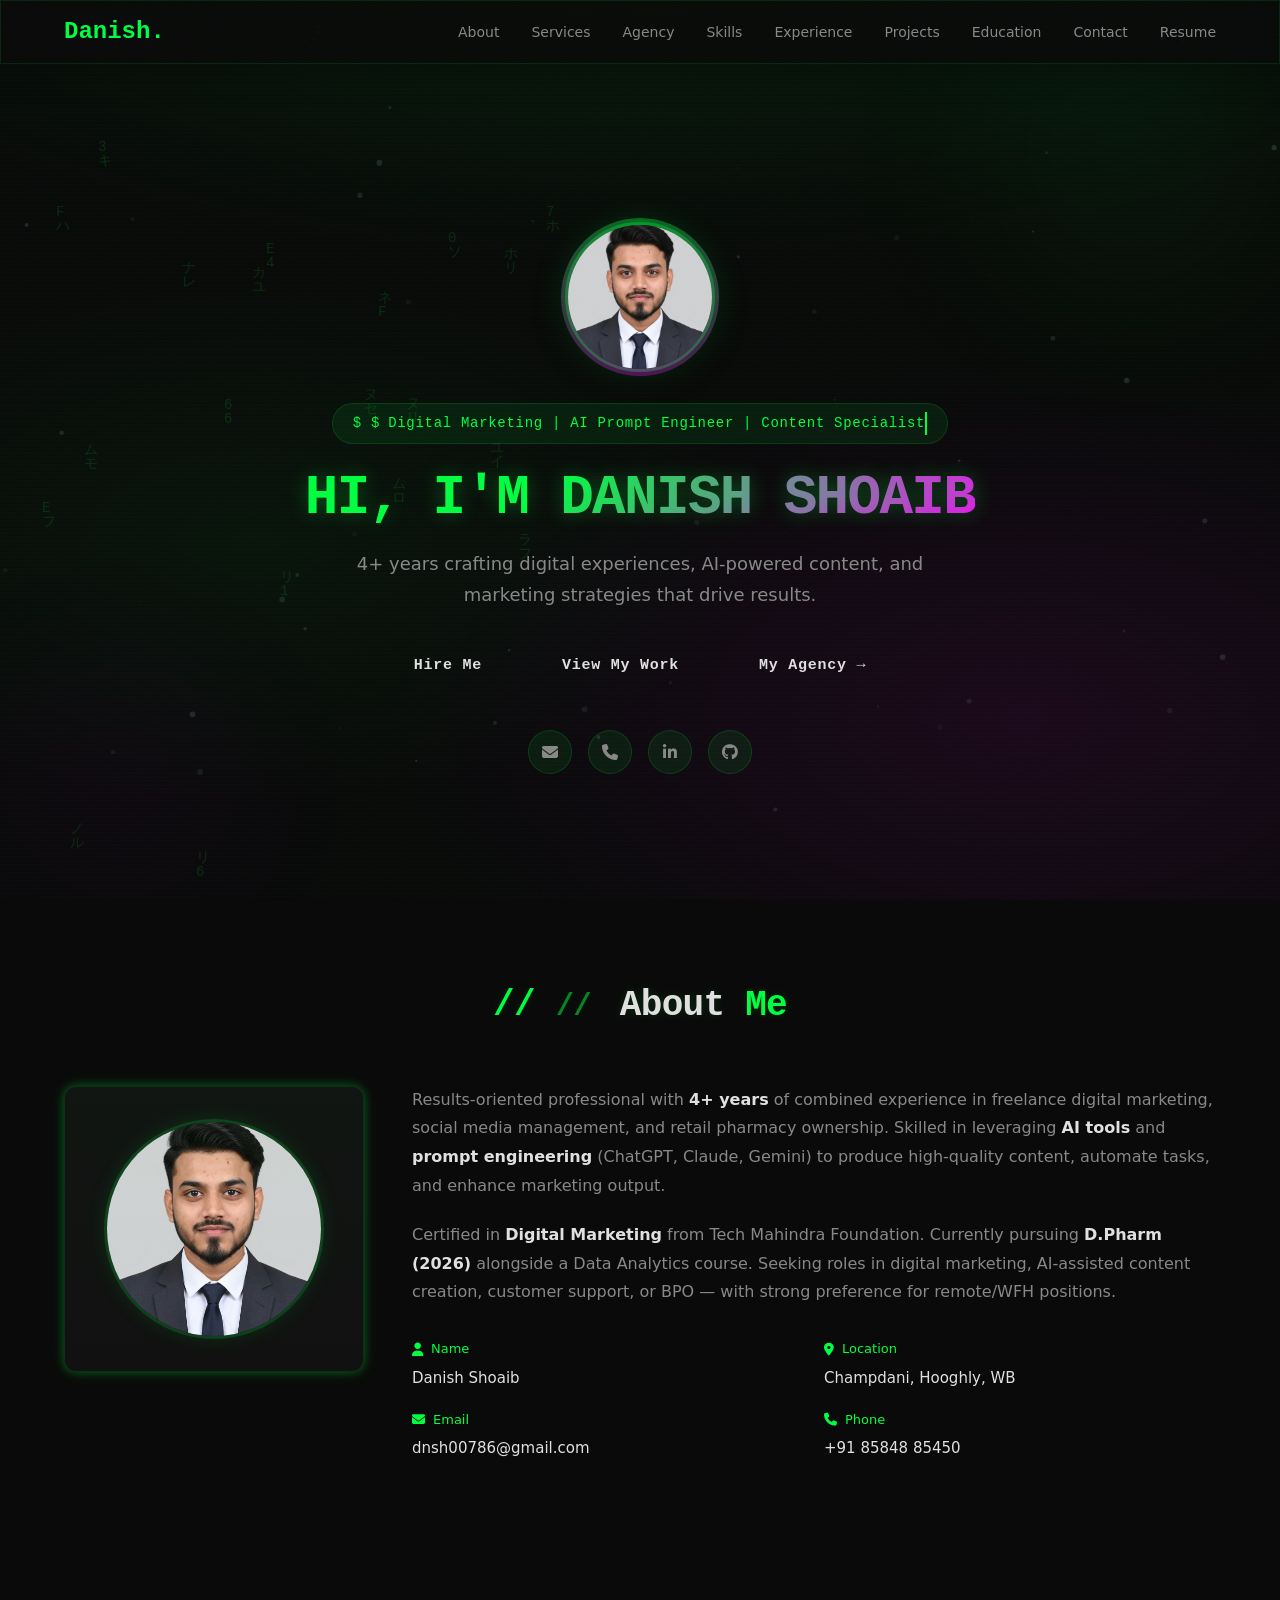
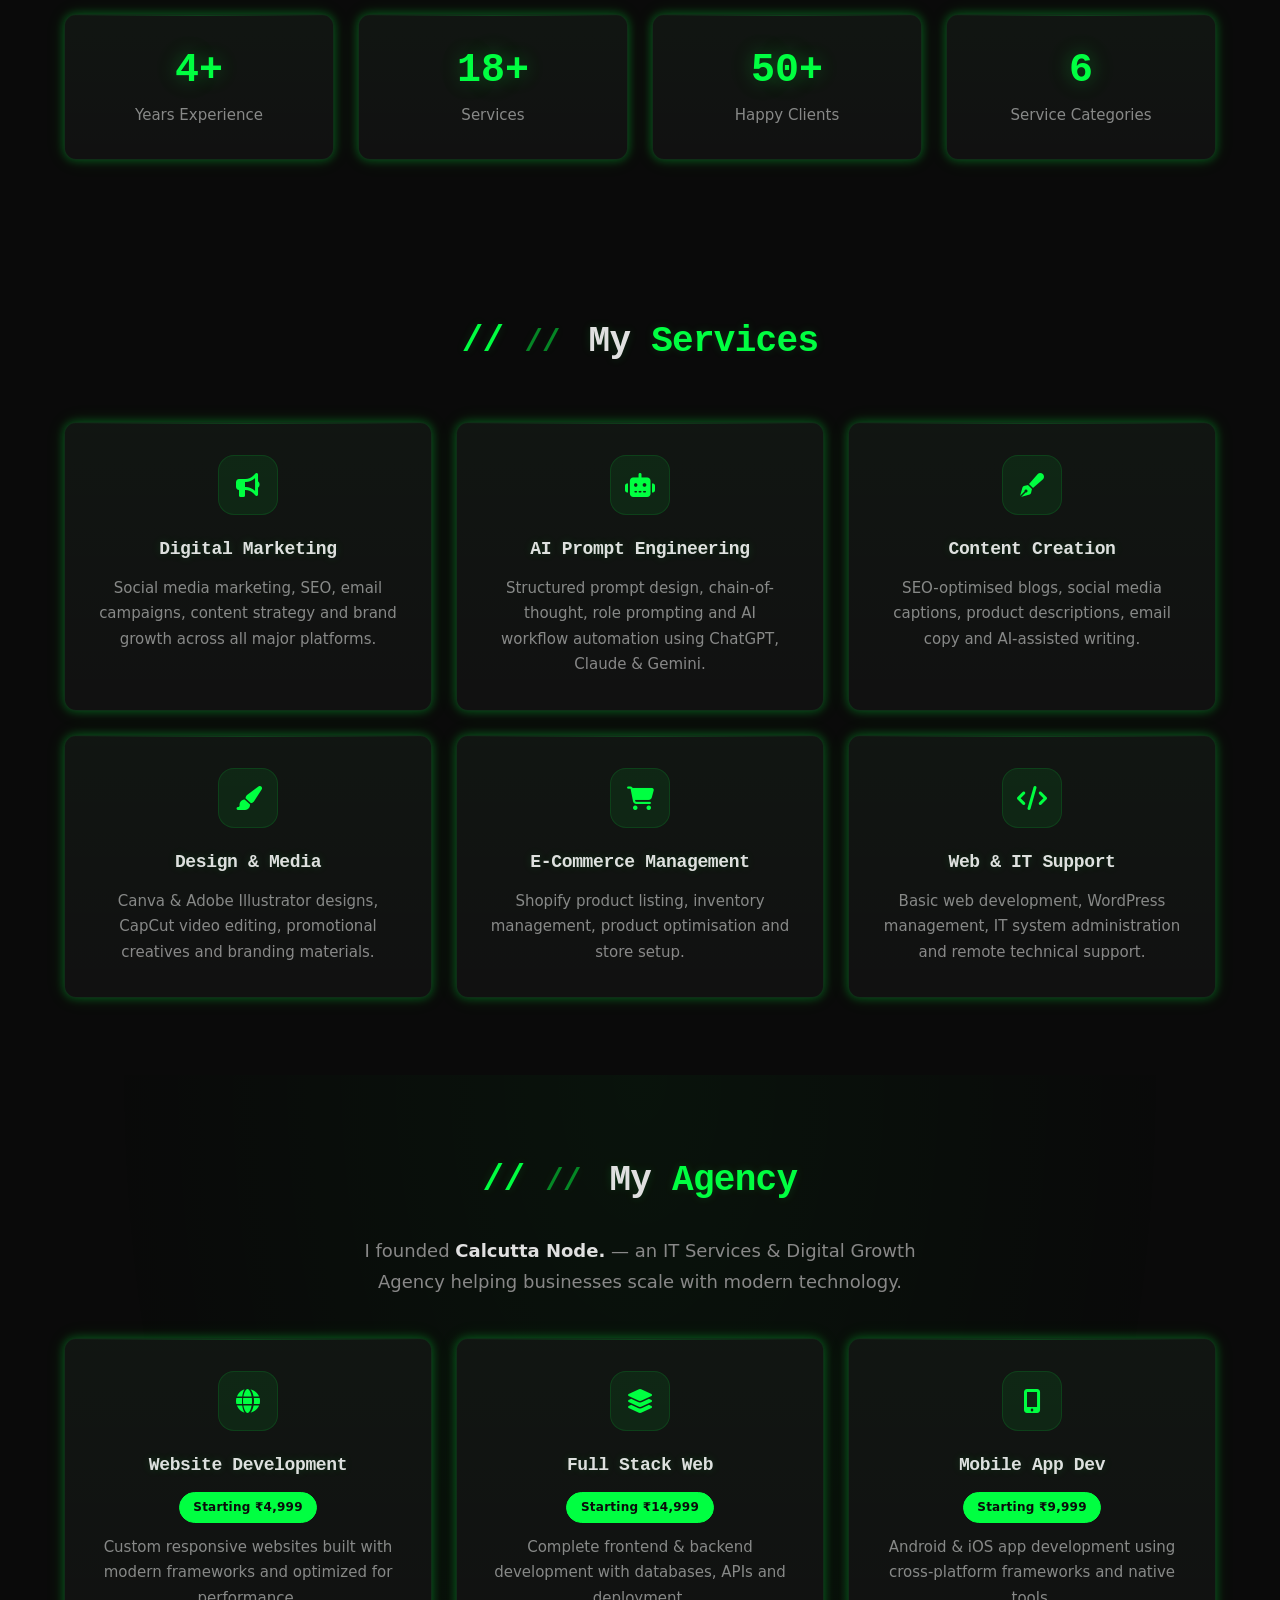
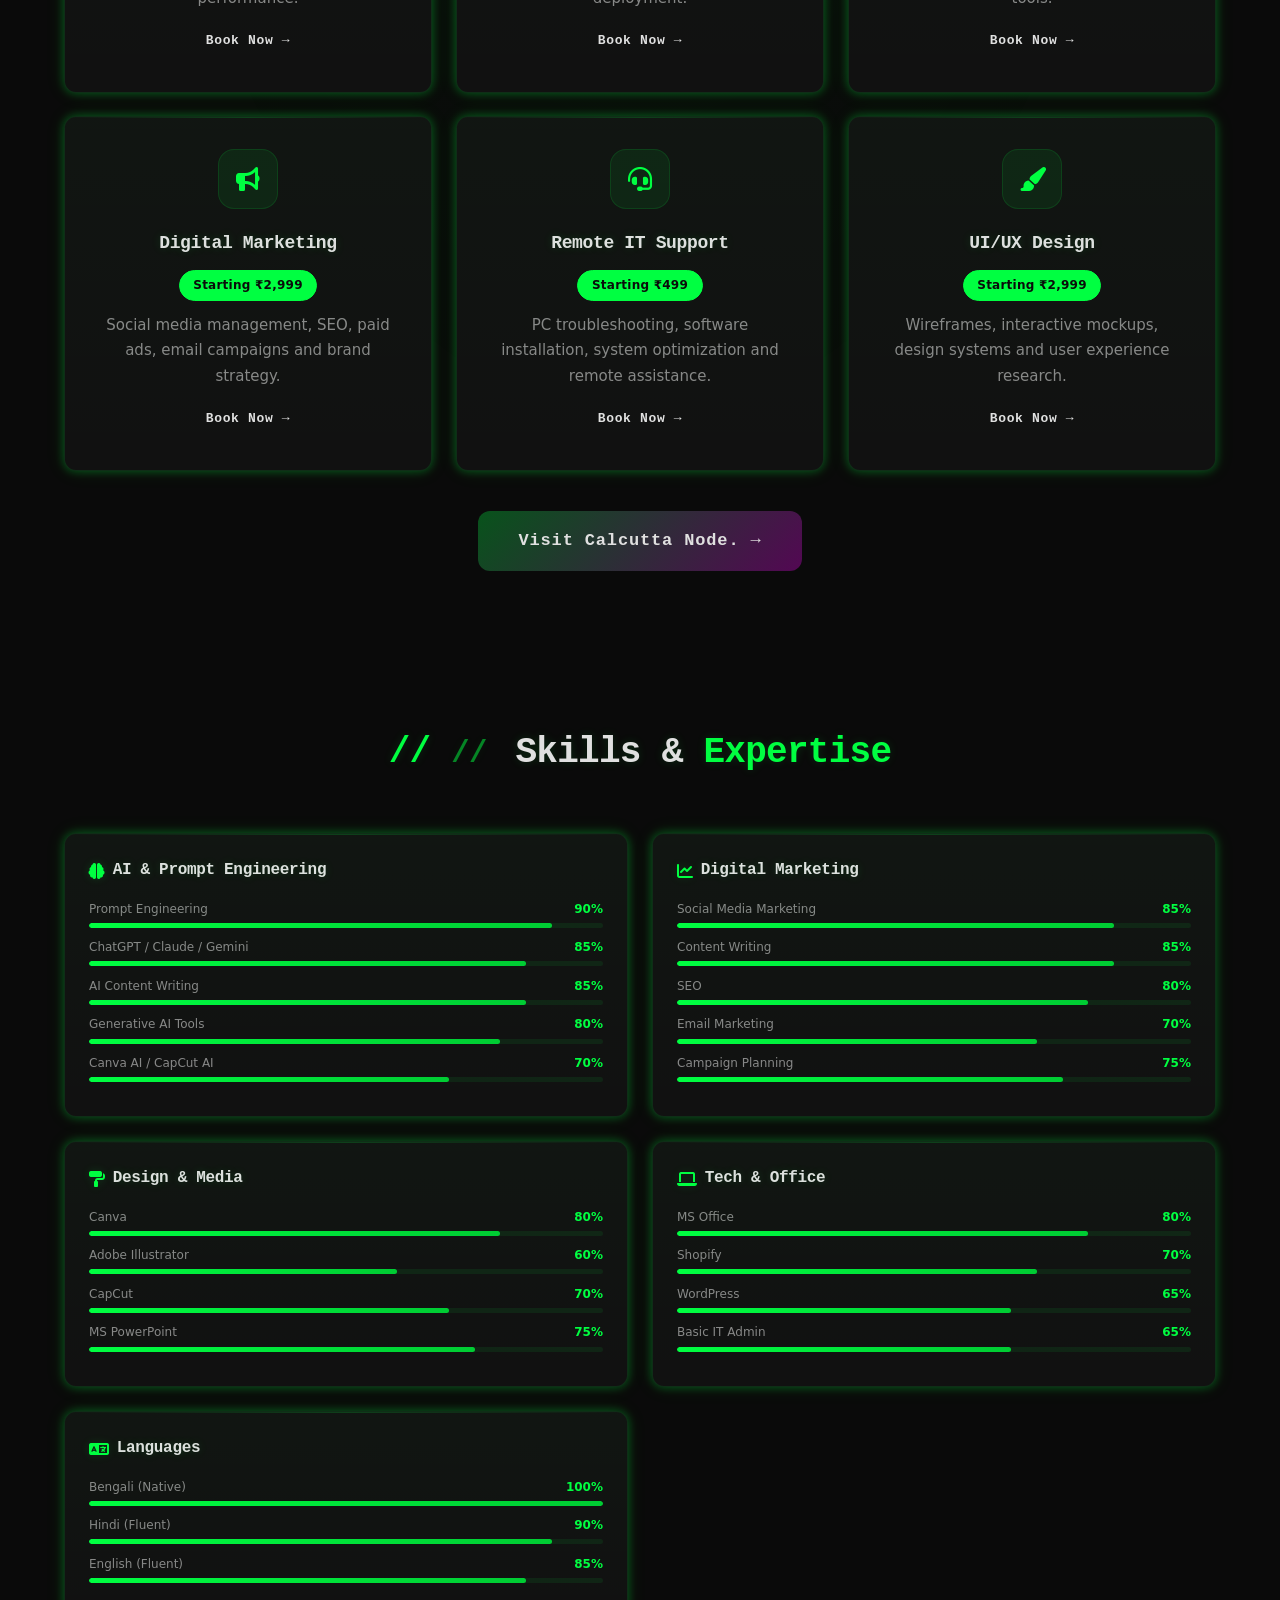
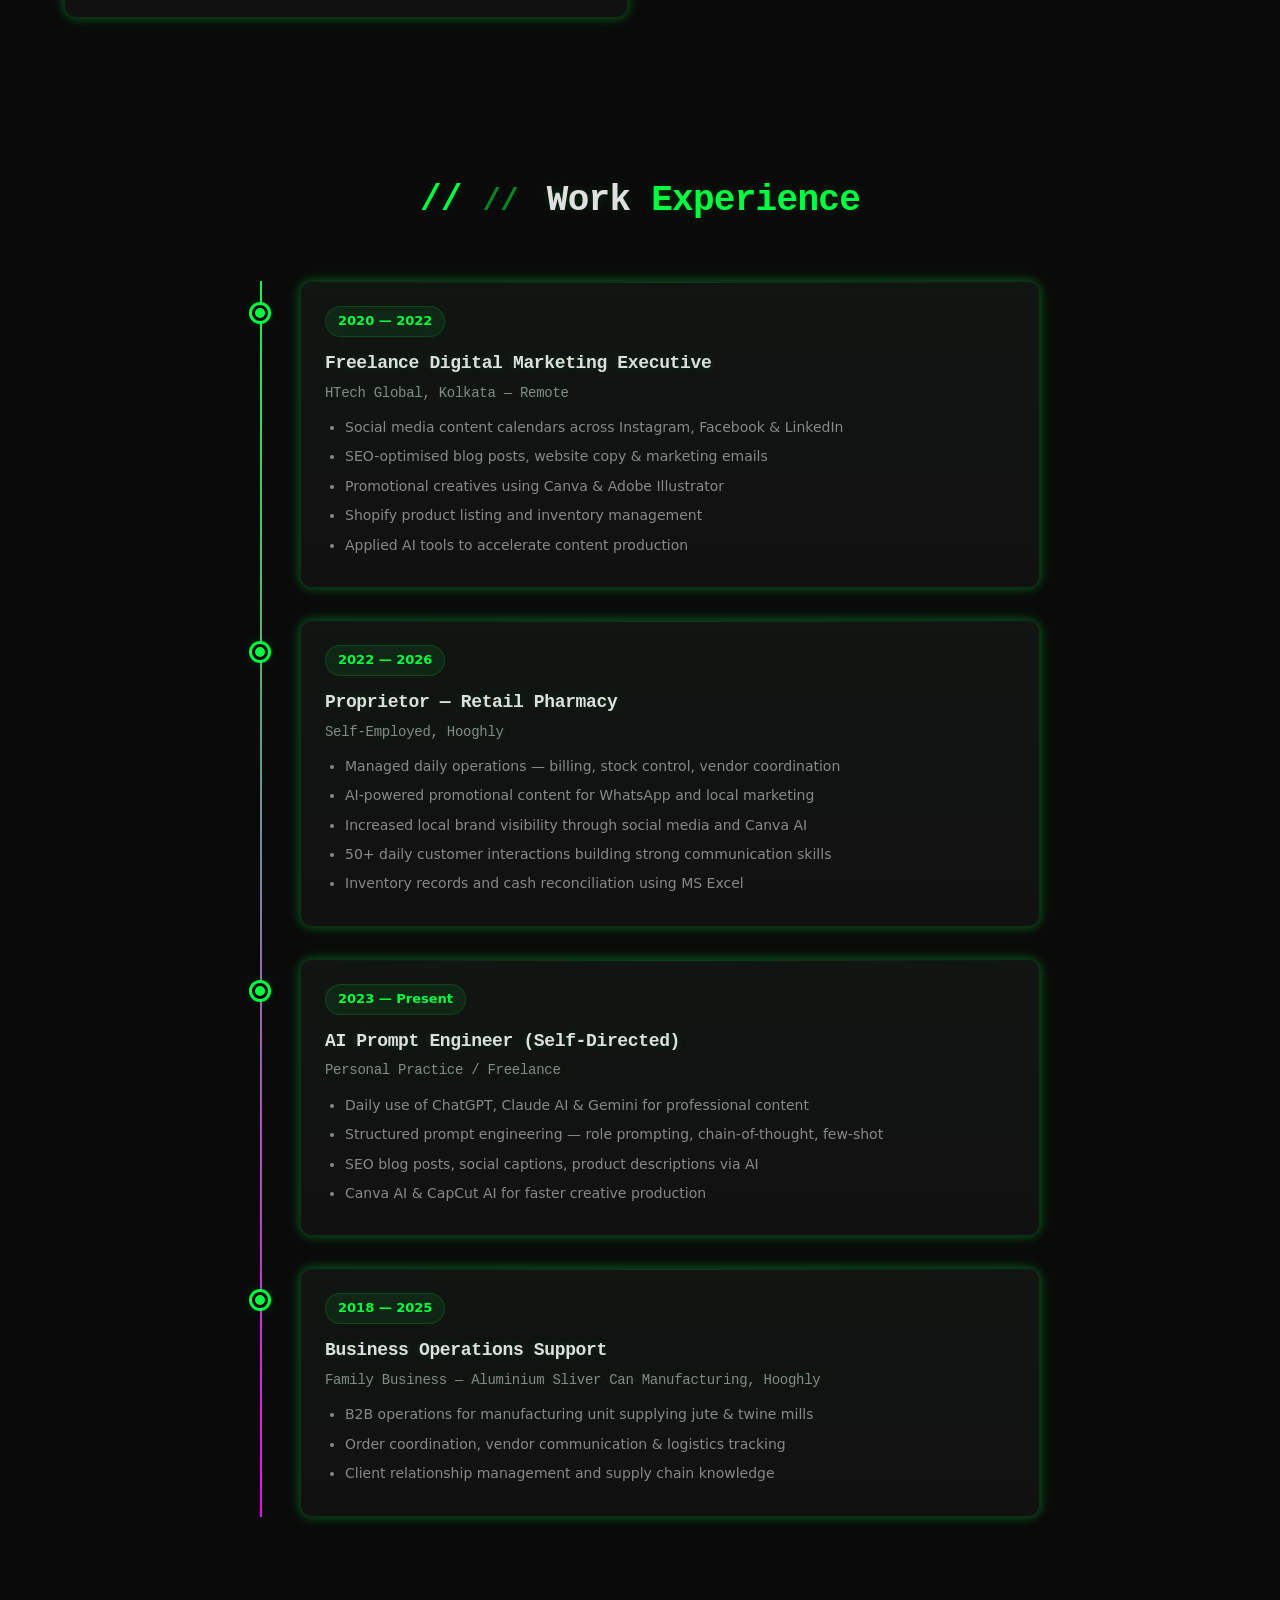
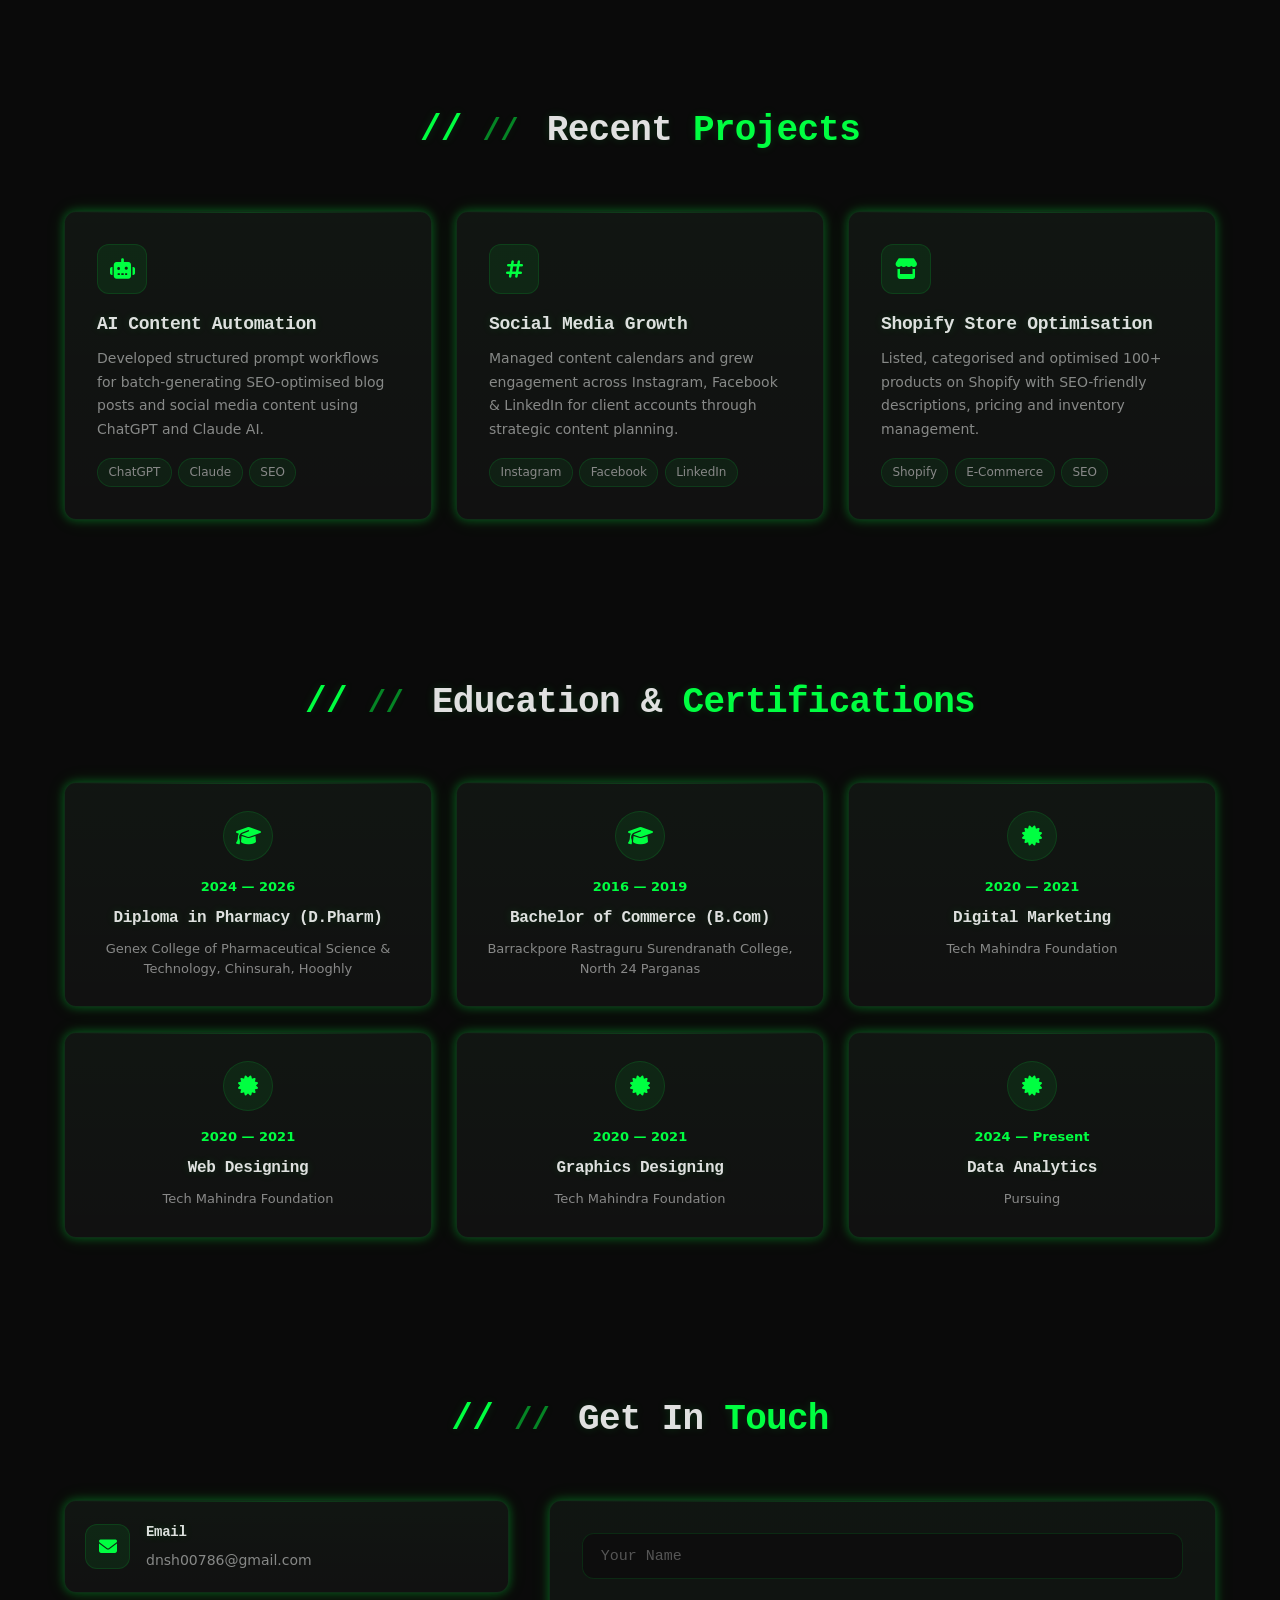
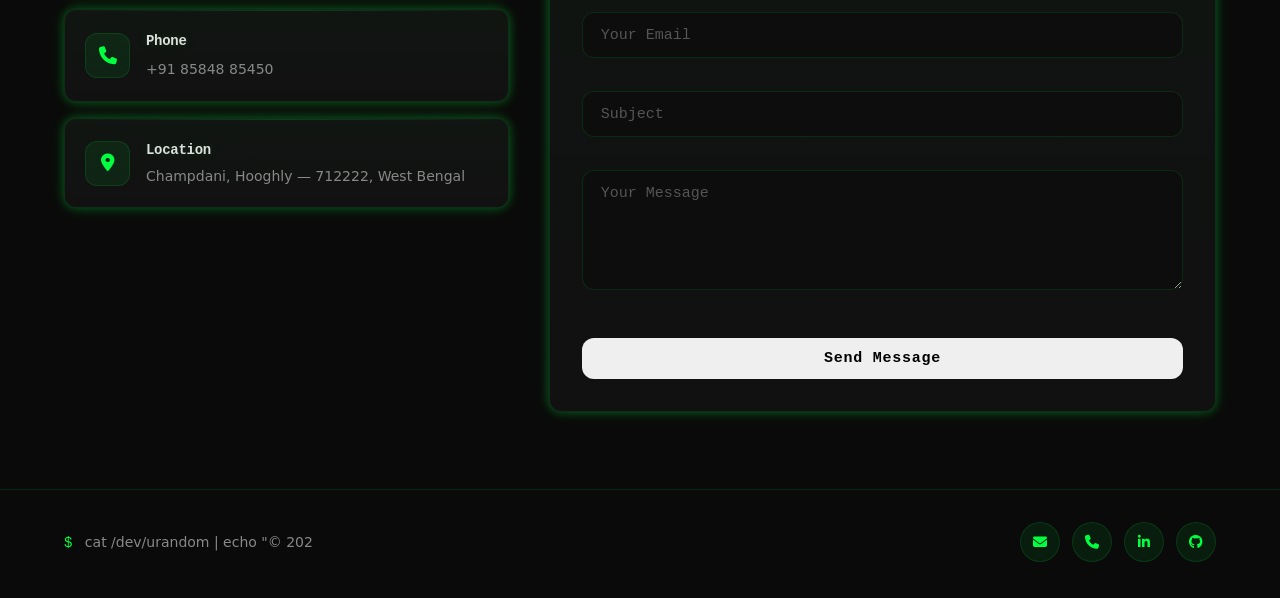
==== index.html @ b9454c99 "Add AI-powered terminal-themed resume page with Calcutta Node integration" ====
<!DOCTYPE html>
<html lang="en">
<head>
  <meta charset="UTF-8" />
  <meta name="viewport" content="width=device-width, initial-scale=1.0" />
  <title>Danish Shoaib</title>
  <meta name="description" content="Portfolio of Danish Shoaib — Digital Marketing | AI Prompt Engineer | Content Creator. Founder of Calcutta Node. — Terminal / vibe-coded portfolio." />
  <meta name="keywords" content="Danish Shoaib, Calcutta Node, digital marketing, AI prompt engineer, IT services, web development, remote IT support, Kolkata, freelancer, SEO, social media marketing, ChatGPT prompt engineering" />
  <meta name="author" content="Danish Shoaib" />
  <meta name="theme-color" content="#0a0a0a" />
  <meta name="robots" content="index, follow" />
  <meta name="revisit-after" content="7 days" />
  <meta name="google-site-verification" content="" />

  <!-- Open Graph -->
  <meta property="og:title" content="Danish Shoaib" />
  <meta property="og:description" content="4+ years in digital marketing, AI content creation, and prompt engineering. Based in Champdani, Hooghly." />
  <meta property="og:type" content="website" />
  <meta property="og:url" content="https://danishkagit.github.io/portfolio/" />
  <meta property="og:locale" content="en_IN" />
  <meta property="og:image" content="https://danishkagit.github.io/portfolio/assets/danish-passport.jpg" />

  <!-- Twitter -->
  <meta name="twitter:card" content="summary_large_image" />
  <meta name="twitter:image" content="https://danishkagit.github.io/portfolio/assets/danish-passport.jpg" />
  <meta name="twitter:title" content="Danish Shoaib" />
  <meta name="twitter:description" content="4+ years in digital marketing, AI content creation, and prompt engineering." />
  <link rel="me" href="https://www.linkedin.com/in/danishshoaib-in/" />

  <!-- Security: CSP -->
  <meta http-equiv="Content-Security-Policy" content="default-src 'self'; style-src 'self' 'unsafe-inline' https://fonts.googleapis.com https://cdnjs.cloudflare.com; font-src 'self' https://fonts.gstatic.com https://cdnjs.cloudflare.com; script-src 'self' https://accounts.google.com; img-src 'self' data:; connect-src 'self'; frame-src 'self'" />
  <meta http-equiv="X-Content-Type-Options" content="nosniff" />
  <meta http-equiv="X-Frame-Options" content="DENY" />
  <meta http-equiv="Referrer-Policy" content="strict-origin-when-cross-origin" />

  <!-- Resources -->
  <link rel="canonical" href="https://danishkagit.github.io/portfolio/" />
  <link rel="preconnect" href="https://fonts.googleapis.com" />
  <link rel="preconnect" href="https://fonts.gstatic.com" crossorigin />
  <link rel="preconnect" href="https://cdnjs.cloudflare.com" crossorigin />
  <link rel="dns-prefetch" href="https://fonts.googleapis.com" />
  <link rel="dns-prefetch" href="https://cdnjs.cloudflare.com" />
  <link rel="preload" href="https://fonts.googleapis.com/css2?family=JetBrains+Mono:wght@400;500;600;700;800&family=Inter:wght@400;500;600;700&display=swap" as="style" />
  <link rel="preload" href="https://cdnjs.cloudflare.com/ajax/libs/font-awesome/6.5.1/css/all.min.css" as="style" />
  <link href="https://fonts.googleapis.com/css2?family=JetBrains+Mono:wght@400;500;600;700;800&family=Inter:wght@400;500;600;700&display=swap" rel="stylesheet" />
  <link rel="stylesheet" href="https://cdnjs.cloudflare.com/ajax/libs/font-awesome/6.5.1/css/all.min.css" />
  <link rel="stylesheet" href="css/style.css" />
  <link rel="icon" type="image/svg+xml" href="data:image/svg+xml,<svg xmlns='http://www.w3.org/2000/svg' viewBox='0 0 100 100'><text y='0.9em' font-size='90'>👨‍💻</text></svg>" />

  <!-- JSON-LD Structured Data -->
  <script type="application/ld+json">
  {
    "@context": "https://schema.org",
    "@type": "Person",
    "name": "Danish Shoaib",
    "alternateName": "Danish Shoaib",
    "image": "https://danishkagit.github.io/portfolio/assets/danish-passport.jpg",
    "url": "https://danishkagit.github.io/portfolio/",
    "email": "dnsh00786@gmail.com",
    "telephone": "+918584885450",
    "address": {
      "@type": "PostalAddress",
      "addressLocality": "Champdani",
      "addressRegion": "Hooghly",
      "addressCountry": "IN",
      "postalCode": "712222"
    },
    "jobTitle": "Digital Marketing & AI Prompt Engineer",
    "knowsAbout": ["Digital Marketing", "AI Prompt Engineering", "Content Creation", "SEO", "Social Media Marketing"],
    "alumniOf": ["Tech Mahindra Foundation", "Genex College of Pharmaceutical Science & Technology"],
    "sameAs": [
      "https://github.com/danishkagit",
      "https://www.linkedin.com/in/danishshoaib-in/"
    ]
  }
  </script>

  <!-- JSON-LD Structured Data - Organization -->
  <script type="application/ld+json">
  {
    "@context": "https://schema.org",
    "@type": "Organization",
    "name": "Calcutta Node.",
    "url": "https://calcuttanode.vercel.app",
    "description": "IT Services & Digital Growth Agency — Web & app development, remote IT support, digital marketing & AI-powered solutions.",
    "email": "calcuttanode@gmail.com",
    "address": { "@type": "PostalAddress", "addressLocality": "Kolkata", "addressCountry": "IN" }
  }
  </script>

  <!-- Font Awesome fallback -->
  <link rel="preconnect" href="https://cdnjs.cloudflare.com" />
  <style>
    .skip-link { position: absolute; top: -100%; left: 50%; transform: translateX(-50%); z-index: 10000; background: var(--color-neon-cyan); color: #171A26; padding: 0.75rem 1.5rem; border-radius: 0 0 8px 8px; font-weight: 600; transition: top 0.3s ease; }
    .skip-link:focus { top: 0; }
  </style>
</head>
<body>
<!--
  ╔══════════════════════════════════════════╗
  ║     DANISH SHOAIB — TERMINAL PORTFOLIO   ║
  ║     Ctrl+C to copy · Ctrl+V to paste     ║
  ╚══════════════════════════════════════════╝
-->
  <!-- Skip-to-content for keyboard users -->
  <a href="#hero" class="skip-link">Skip to main content</a>
  <div class="noise-overlay" aria-hidden="true"></div>

  <!-- Scroll Progress Indicator -->
  <div id="scrollProgress" role="progressbar" aria-valuemin="0" aria-valuemax="100" aria-label="Page scroll progress"></div>

  <!-- NAVBAR -->
  <nav class="navbar glass" id="navbar" role="navigation" aria-label="Main navigation">
    <div class="container nav-container">
      <a href="#hero" class="nav-logo" aria-label="Danish Shoaib Home">Danish<span class="text-neon-cyan">.</span></a>
      <ul class="nav-links" id="navLinks" role="list">
        <li><a href="#about" class="nav-link" aria-current="page">About</a></li>
        <li><a href="#services" class="nav-link">Services</a></li>
        <li><a href="#agency" class="nav-link">Agency</a></li>
        <li><a href="#skills" class="nav-link">Skills</a></li>
        <li><a href="#experience" class="nav-link">Experience</a></li>
        <li><a href="#projects" class="nav-link">Projects</a></li>
        <li><a href="#education" class="nav-link">Education</a></li>
        <li><a href="#contact" class="nav-link">Contact</a></li>
        <li><a href="resume.html" class="nav-link" target="_blank">Resume</a></li>
      </ul>
      <button class="hamburger" id="hamburger" aria-label="Toggle navigation menu" aria-expanded="false" type="button">
        <span></span><span></span><span></span>
      </button>
    </div>
  </nav>

  <!-- HERO -->
  <section class="hero" id="hero" aria-label="Hero introduction">
    <div class="hero-bg"></div>
    <div class="hero-orb hero-orb-1"></div>
    <div class="hero-orb hero-orb-2"></div>
    <div class="container hero-content">
      <div class="hero-profile-pic fade-in">
        <img src="assets/danish-passport.jpg" alt="Danish Shoaib" class="hero-img" />
      </div>
      <p class="hero-tagline fade-in" aria-label="Professional tagline">
        <span class="terminal-prompt" aria-hidden="true">$</span><span class="typing-wrapper"><span class="typing-text">Digital Marketing | AI Prompt Engineer | Content Specialist</span></span>
      </p>
      <h1 class="hero-title fade-in">
        Hi, I'm <span class="gradient-text">Danish Shoaib</span>
      </h1>
      <p class="hero-subtitle fade-in">
        4+ years crafting digital experiences, AI-powered content, and marketing strategies that drive results.
      </p>
      <div class="hero-actions fade-in">
        <a href="#contact" class="btn btn-primary glass-btn-primary" aria-label="Hire Danish Shoaib">Hire Me</a>
        <a href="#projects" class="btn btn-outline glass-btn" aria-label="View Danish's work">View My Work</a>
        <a href="https://calcuttanode.vercel.app" class="btn btn-primary glass-btn-primary" aria-label="Visit Calcutta Node Agency" target="_blank" rel="noopener noreferrer">My Agency →</a>
      </div>
      <div class="hero-social fade-in">
        <a href="mailto:dnsh00786@gmail.com" aria-label="Send email to Danish Shoaib" rel="noopener noreferrer"><i class="fas fa-envelope" aria-hidden="true"></i></a>
        <a href="tel:+918584885450" aria-label="Call Danish Shoaib" rel="noopener noreferrer"><i class="fas fa-phone" aria-hidden="true"></i></a>
        <a href="https://www.linkedin.com/in/danishshoaib-in/" aria-label="Danish Shoaib on LinkedIn" target="_blank" rel="noopener noreferrer"><i class="fab fa-linkedin-in" aria-hidden="true"></i></a>
        <a href="https://github.com/danishkagit" aria-label="Danish Shoaib on GitHub" target="_blank" rel="noopener noreferrer"><i class="fab fa-github" aria-hidden="true"></i></a>
      </div>
    </div>
  </section>

  <!-- ABOUT -->
  <section class="section" id="about" aria-label="About Danish Shoaib">
    <div class="container">
      <h2 class="section-title fade-in"><span class="comment-prefix">//</span> About <span class="text-terminal-green">Me</span></h2>
      <div class="about-grid">
        <div class="about-image glass-card fade-in">
          <img src="assets/danish-passport.jpg" alt="Danish Shoaib" class="about-img" />
        </div>
        <div class="about-content fade-in">
          <p class="about-text">
            Results-oriented professional with <strong>4+ years</strong> of combined experience in freelance digital marketing, social media management, and retail pharmacy ownership. Skilled in leveraging <strong>AI tools</strong> and <strong>prompt engineering</strong> (ChatGPT, Claude, Gemini) to produce high-quality content, automate tasks, and enhance marketing output.
          </p>
          <p class="about-text">
            Certified in <strong>Digital Marketing</strong> from Tech Mahindra Foundation. Currently pursuing <strong>D.Pharm (2026)</strong> alongside a Data Analytics course. Seeking roles in digital marketing, AI-assisted content creation, customer support, or BPO — with strong preference for remote/WFH positions.
          </p>
          <div class="about-info">
            <div class="info-item">
              <span class="info-label"><i class="fas fa-user" aria-hidden="true"></i> Name</span>
              <span class="info-value">Danish Shoaib</span>
            </div>
            <div class="info-item">
              <span class="info-label"><i class="fas fa-map-marker-alt" aria-hidden="true"></i> Location</span>
              <span class="info-value">Champdani, Hooghly, WB</span>
            </div>
            <div class="info-item">
              <span class="info-label"><i class="fas fa-envelope" aria-hidden="true"></i> Email</span>
              <span class="info-value">dnsh00786@gmail.com</span>
            </div>
            <div class="info-item">
              <span class="info-label"><i class="fas fa-phone" aria-hidden="true"></i> Phone</span>
              <span class="info-value">+91 85848 85450</span>
            </div>
          </div>
        </div>
      </div>
    </div>
  </section>

  <!-- STATS -->
  <section class="section" id="stats" aria-label="Statistics and achievements">
    <div class="container">
      <div class="stats-grid">
        <div class="stat-item glass-card fade-in">
          <div class="stat-number"><span data-counter="4">0</span>+</div>
          <div class="stat-label">Years Experience</div>
        </div>
        <div class="stat-item glass-card fade-in">
          <div class="stat-number"><span data-counter="18">0</span>+</div>
          <div class="stat-label">Services</div>
        </div>
        <div class="stat-item glass-card fade-in">
          <div class="stat-number"><span data-counter="50">0</span>+</div>
          <div class="stat-label">Happy Clients</div>
        </div>
        <div class="stat-item glass-card fade-in">
          <div class="stat-number"><span data-counter="6">0</span></div>
          <div class="stat-label">Service Categories</div>
        </div>
      </div>
    </div>
  </section>

  <!-- SERVICES -->
  <section class="section" id="services" aria-label="Services offered">
    <div class="container">
      <h2 class="section-title fade-in"><span class="comment-prefix">//</span> My <span class="text-terminal-green">Services</span></h2>
      <div class="services-grid">
        <div class="service-card glass-card tilt-card fade-in" data-tilt>
          <div class="service-icon" aria-hidden="true"><i class="fas fa-bullhorn"></i></div>
          <h3>Digital Marketing</h3>
          <p>Social media marketing, SEO, email campaigns, content strategy and brand growth across all major platforms.</p>
        </div>
        <div class="service-card glass-card tilt-card fade-in" data-tilt>
          <div class="service-icon" aria-hidden="true"><i class="fas fa-robot"></i></div>
          <h3>AI Prompt Engineering</h3>
          <p>Structured prompt design, chain-of-thought, role prompting and AI workflow automation using ChatGPT, Claude & Gemini.</p>
        </div>
        <div class="service-card glass-card tilt-card fade-in" data-tilt>
          <div class="service-icon" aria-hidden="true"><i class="fas fa-pen-fancy"></i></div>
          <h3>Content Creation</h3>
          <p>SEO-optimised blogs, social media captions, product descriptions, email copy and AI-assisted writing.</p>
        </div>
        <div class="service-card glass-card tilt-card fade-in" data-tilt>
          <div class="service-icon" aria-hidden="true"><i class="fas fa-paint-brush"></i></div>
          <h3>Design & Media</h3>
          <p>Canva & Adobe Illustrator designs, CapCut video editing, promotional creatives and branding materials.</p>
        </div>
        <div class="service-card glass-card tilt-card fade-in" data-tilt>
          <div class="service-icon" aria-hidden="true"><i class="fas fa-shopping-cart"></i></div>
          <h3>E-Commerce Management</h3>
          <p>Shopify product listing, inventory management, product optimisation and store setup.</p>
        </div>
        <div class="service-card glass-card tilt-card fade-in" data-tilt>
          <div class="service-icon" aria-hidden="true"><i class="fas fa-code"></i></div>
          <h3>Web & IT Support</h3>
          <p>Basic web development, WordPress management, IT system administration and remote technical support.</p>
        </div>
      </div>
    </div>
  </section>

  <!-- AGENCY -->
  <section class="section agency-section" id="agency" aria-label="Calcutta Node Agency">
    <div class="container">
      <h2 class="section-title fade-in"><span class="comment-prefix">//</span> My <span class="text-terminal-green">Agency</span></h2>
      <p class="agency-subtitle fade-in">I founded <strong>Calcutta Node.</strong> — an IT Services & Digital Growth Agency helping businesses scale with modern technology.</p>
      <div class="services-grid agency-grid">
        <div class="service-card glass-card tilt-card fade-in stagger-1" data-tilt>
          <div class="service-icon" aria-hidden="true"><i class="fas fa-globe"></i></div>
          <h3>Website Development</h3>
          <span class="price-badge">Starting ₹4,999</span>
          <p>Custom responsive websites built with modern frameworks and optimized for performance.</p>
          <a href="https://calcuttanode.vercel.app/pricing" class="btn btn-outline glass-btn agency-book-btn" target="_blank" rel="noopener noreferrer">Book Now →</a>
        </div>
        <div class="service-card glass-card tilt-card fade-in stagger-2" data-tilt>
          <div class="service-icon" aria-hidden="true"><i class="fas fa-layer-group"></i></div>
          <h3>Full Stack Web</h3>
          <span class="price-badge">Starting ₹14,999</span>
          <p>Complete frontend & backend development with databases, APIs and deployment.</p>
          <a href="https://calcuttanode.vercel.app/pricing" class="btn btn-outline glass-btn agency-book-btn" target="_blank" rel="noopener noreferrer">Book Now →</a>
        </div>
        <div class="service-card glass-card tilt-card fade-in stagger-3" data-tilt>
          <div class="service-icon" aria-hidden="true"><i class="fas fa-mobile-alt"></i></div>
          <h3>Mobile App Dev</h3>
          <span class="price-badge">Starting ₹9,999</span>
          <p>Android & iOS app development using cross-platform frameworks and native tools.</p>
          <a href="https://calcuttanode.vercel.app/pricing" class="btn btn-outline glass-btn agency-book-btn" target="_blank" rel="noopener noreferrer">Book Now →</a>
        </div>
        <div class="service-card glass-card tilt-card fade-in stagger-4" data-tilt>
          <div class="service-icon" aria-hidden="true"><i class="fas fa-bullhorn"></i></div>
          <h3>Digital Marketing</h3>
          <span class="price-badge">Starting ₹2,999</span>
          <p>Social media management, SEO, paid ads, email campaigns and brand strategy.</p>
          <a href="https://calcuttanode.vercel.app/pricing" class="btn btn-outline glass-btn agency-book-btn" target="_blank" rel="noopener noreferrer">Book Now →</a>
        </div>
        <div class="service-card glass-card tilt-card fade-in stagger-5" data-tilt>
          <div class="service-icon" aria-hidden="true"><i class="fas fa-headset"></i></div>
          <h3>Remote IT Support</h3>
          <span class="price-badge">Starting ₹499</span>
          <p>PC troubleshooting, software installation, system optimization and remote assistance.</p>
          <a href="https://calcuttanode.vercel.app/pricing" class="btn btn-outline glass-btn agency-book-btn" target="_blank" rel="noopener noreferrer">Book Now →</a>
        </div>
        <div class="service-card glass-card tilt-card fade-in stagger-6" data-tilt>
          <div class="service-icon" aria-hidden="true"><i class="fas fa-paint-brush"></i></div>
          <h3>UI/UX Design</h3>
          <span class="price-badge">Starting ₹2,999</span>
          <p>Wireframes, interactive mockups, design systems and user experience research.</p>
          <a href="https://calcuttanode.vercel.app/pricing" class="btn btn-outline glass-btn agency-book-btn" target="_blank" rel="noopener noreferrer">Book Now →</a>
        </div>
      </div>
      <div class="agency-cta fade-in">
        <a href="https://calcuttanode.vercel.app" class="btn btn-primary glass-btn-primary" target="_blank" rel="noopener noreferrer">Visit Calcutta Node. →</a>
      </div>
    </div>
  </section>

  <!-- SKILLS -->
  <section class="section" id="skills" aria-label="Skills and expertise">
    <div class="container">
      <h2 class="section-title fade-in"><span class="comment-prefix">//</span> Skills & <span class="text-terminal-green">Expertise</span></h2>
      <div class="skills-grid">
        <div class="skill-category glass-card tilt-card fade-in" data-tilt>
          <h3><i class="fas fa-brain" aria-hidden="true"></i> AI & Prompt Engineering</h3>
          <div class="skill-bar-group">
            <div class="skill-bar"><div class="skill-bar-info"><span class="skill-bar-name">Prompt Engineering</span><span class="skill-bar-pct">90%</span></div><div class="skill-bar-track"><div class="skill-bar-fill" data-width="90"></div></div></div>
            <div class="skill-bar"><div class="skill-bar-info"><span class="skill-bar-name">ChatGPT / Claude / Gemini</span><span class="skill-bar-pct">85%</span></div><div class="skill-bar-track"><div class="skill-bar-fill" data-width="85"></div></div></div>
            <div class="skill-bar"><div class="skill-bar-info"><span class="skill-bar-name">AI Content Writing</span><span class="skill-bar-pct">85%</span></div><div class="skill-bar-track"><div class="skill-bar-fill" data-width="85"></div></div></div>
            <div class="skill-bar"><div class="skill-bar-info"><span class="skill-bar-name">Generative AI Tools</span><span class="skill-bar-pct">80%</span></div><div class="skill-bar-track"><div class="skill-bar-fill" data-width="80"></div></div></div>
            <div class="skill-bar"><div class="skill-bar-info"><span class="skill-bar-name">Canva AI / CapCut AI</span><span class="skill-bar-pct">70%</span></div><div class="skill-bar-track"><div class="skill-bar-fill" data-width="70"></div></div></div>
          </div>
        </div>
        <div class="skill-category glass-card tilt-card fade-in" data-tilt>
          <h3><i class="fas fa-chart-line" aria-hidden="true"></i> Digital Marketing</h3>
          <div class="skill-bar-group">
            <div class="skill-bar"><div class="skill-bar-info"><span class="skill-bar-name">Social Media Marketing</span><span class="skill-bar-pct">85%</span></div><div class="skill-bar-track"><div class="skill-bar-fill" data-width="85"></div></div></div>
            <div class="skill-bar"><div class="skill-bar-info"><span class="skill-bar-name">Content Writing</span><span class="skill-bar-pct">85%</span></div><div class="skill-bar-track"><div class="skill-bar-fill" data-width="85"></div></div></div>
            <div class="skill-bar"><div class="skill-bar-info"><span class="skill-bar-name">SEO</span><span class="skill-bar-pct">80%</span></div><div class="skill-bar-track"><div class="skill-bar-fill" data-width="80"></div></div></div>
            <div class="skill-bar"><div class="skill-bar-info"><span class="skill-bar-name">Email Marketing</span><span class="skill-bar-pct">70%</span></div><div class="skill-bar-track"><div class="skill-bar-fill" data-width="70"></div></div></div>
            <div class="skill-bar"><div class="skill-bar-info"><span class="skill-bar-name">Campaign Planning</span><span class="skill-bar-pct">75%</span></div><div class="skill-bar-track"><div class="skill-bar-fill" data-width="75"></div></div></div>
          </div>
        </div>
        <div class="skill-category glass-card tilt-card fade-in" data-tilt>
          <h3><i class="fas fa-paint-roller" aria-hidden="true"></i> Design & Media</h3>
          <div class="skill-bar-group">
            <div class="skill-bar"><div class="skill-bar-info"><span class="skill-bar-name">Canva</span><span class="skill-bar-pct">80%</span></div><div class="skill-bar-track"><div class="skill-bar-fill" data-width="80"></div></div></div>
            <div class="skill-bar"><div class="skill-bar-info"><span class="skill-bar-name">Adobe Illustrator</span><span class="skill-bar-pct">60%</span></div><div class="skill-bar-track"><div class="skill-bar-fill" data-width="60"></div></div></div>
            <div class="skill-bar"><div class="skill-bar-info"><span class="skill-bar-name">CapCut</span><span class="skill-bar-pct">70%</span></div><div class="skill-bar-track"><div class="skill-bar-fill" data-width="70"></div></div></div>
            <div class="skill-bar"><div class="skill-bar-info"><span class="skill-bar-name">MS PowerPoint</span><span class="skill-bar-pct">75%</span></div><div class="skill-bar-track"><div class="skill-bar-fill" data-width="75"></div></div></div>
          </div>
        </div>
        <div class="skill-category glass-card tilt-card fade-in" data-tilt>
          <h3><i class="fas fa-laptop" aria-hidden="true"></i> Tech & Office</h3>
          <div class="skill-bar-group">
            <div class="skill-bar"><div class="skill-bar-info"><span class="skill-bar-name">MS Office</span><span class="skill-bar-pct">80%</span></div><div class="skill-bar-track"><div class="skill-bar-fill" data-width="80"></div></div></div>
            <div class="skill-bar"><div class="skill-bar-info"><span class="skill-bar-name">Shopify</span><span class="skill-bar-pct">70%</span></div><div class="skill-bar-track"><div class="skill-bar-fill" data-width="70"></div></div></div>
            <div class="skill-bar"><div class="skill-bar-info"><span class="skill-bar-name">WordPress</span><span class="skill-bar-pct">65%</span></div><div class="skill-bar-track"><div class="skill-bar-fill" data-width="65"></div></div></div>
            <div class="skill-bar"><div class="skill-bar-info"><span class="skill-bar-name">Basic IT Admin</span><span class="skill-bar-pct">65%</span></div><div class="skill-bar-track"><div class="skill-bar-fill" data-width="65"></div></div></div>
          </div>
        </div>
        <div class="skill-category glass-card tilt-card fade-in" data-tilt>
          <h3><i class="fas fa-language" aria-hidden="true"></i> Languages</h3>
          <div class="skill-bar-group">
            <div class="skill-bar"><div class="skill-bar-info"><span class="skill-bar-name">Bengali (Native)</span><span class="skill-bar-pct">100%</span></div><div class="skill-bar-track"><div class="skill-bar-fill" data-width="100"></div></div></div>
            <div class="skill-bar"><div class="skill-bar-info"><span class="skill-bar-name">Hindi (Fluent)</span><span class="skill-bar-pct">90%</span></div><div class="skill-bar-track"><div class="skill-bar-fill" data-width="90"></div></div></div>
            <div class="skill-bar"><div class="skill-bar-info"><span class="skill-bar-name">English (Fluent)</span><span class="skill-bar-pct">85%</span></div><div class="skill-bar-track"><div class="skill-bar-fill" data-width="85"></div></div></div>
          </div>
        </div>
      </div>
    </div>
  </section>

  <!-- EXPERIENCE -->
  <section class="section" id="experience" aria-label="Work experience timeline">
    <div class="container">
      <h2 class="section-title fade-in"><span class="comment-prefix">//</span> Work <span class="text-terminal-green">Experience</span></h2>
      <div class="timeline" role="list">
        <div class="timeline-item fade-in">
          <div class="timeline-dot" aria-hidden="true"></div>
          <div class="timeline-content glass-card">
            <div class="timeline-period">2020 — 2022</div>
            <h3>Freelance Digital Marketing Executive</h3>
            <h4>HTech Global, Kolkata — Remote</h4>
            <ul>
              <li>Social media content calendars across Instagram, Facebook & LinkedIn</li>
              <li>SEO-optimised blog posts, website copy & marketing emails</li>
              <li>Promotional creatives using Canva & Adobe Illustrator</li>
              <li>Shopify product listing and inventory management</li>
              <li>Applied AI tools to accelerate content production</li>
            </ul>
          </div>
        </div>
        <div class="timeline-item fade-in">
          <div class="timeline-dot" aria-hidden="true"></div>
          <div class="timeline-content glass-card">
            <div class="timeline-period">2022 — 2026</div>
            <h3>Proprietor — Retail Pharmacy</h3>
            <h4>Self-Employed, Hooghly</h4>
            <ul>
              <li>Managed daily operations — billing, stock control, vendor coordination</li>
              <li>AI-powered promotional content for WhatsApp and local marketing</li>
              <li>Increased local brand visibility through social media and Canva AI</li>
              <li>50+ daily customer interactions building strong communication skills</li>
              <li>Inventory records and cash reconciliation using MS Excel</li>
            </ul>
          </div>
        </div>
        <div class="timeline-item fade-in">
          <div class="timeline-dot" aria-hidden="true"></div>
          <div class="timeline-content glass-card">
            <div class="timeline-period">2023 — Present</div>
            <h3>AI Prompt Engineer (Self-Directed)</h3>
            <h4>Personal Practice / Freelance</h4>
            <ul>
              <li>Daily use of ChatGPT, Claude AI & Gemini for professional content</li>
              <li>Structured prompt engineering — role prompting, chain-of-thought, few-shot</li>
              <li>SEO blog posts, social captions, product descriptions via AI</li>
              <li>Canva AI & CapCut AI for faster creative production</li>
            </ul>
          </div>
        </div>
        <div class="timeline-item fade-in">
          <div class="timeline-dot" aria-hidden="true"></div>
          <div class="timeline-content glass-card">
            <div class="timeline-period">2018 — 2025</div>
            <h3>Business Operations Support</h3>
            <h4>Family Business — Aluminium Sliver Can Manufacturing, Hooghly</h4>
            <ul>
              <li>B2B operations for manufacturing unit supplying jute & twine mills</li>
              <li>Order coordination, vendor communication & logistics tracking</li>
              <li>Client relationship management and supply chain knowledge</li>
            </ul>
          </div>
        </div>
      </div>
    </div>
  </section>

  <!-- PROJECTS -->
  <section class="section" id="projects" aria-label="Recent projects">
    <div class="container">
      <h2 class="section-title fade-in"><span class="comment-prefix">//</span> Recent <span class="text-terminal-green">Projects</span></h2>
      <div class="projects-grid">
        <div class="project-card glass-card tilt-card fade-in" data-tilt>
          <div class="project-icon" aria-hidden="true"><i class="fas fa-robot"></i></div>
          <h3>AI Content Automation</h3>
          <p>Developed structured prompt workflows for batch-generating SEO-optimised blog posts and social media content using ChatGPT and Claude AI.</p>
          <div class="project-tags">
            <span class="tag">ChatGPT</span>
            <span class="tag">Claude</span>
            <span class="tag">SEO</span>
          </div>
        </div>
        <div class="project-card glass-card tilt-card fade-in" data-tilt>
          <div class="project-icon" aria-hidden="true"><i class="fas fa-hashtag"></i></div>
          <h3>Social Media Growth</h3>
          <p>Managed content calendars and grew engagement across Instagram, Facebook & LinkedIn for client accounts through strategic content planning.</p>
          <div class="project-tags">
            <span class="tag">Instagram</span>
            <span class="tag">Facebook</span>
            <span class="tag">LinkedIn</span>
          </div>
        </div>
        <div class="project-card glass-card tilt-card fade-in" data-tilt>
          <div class="project-icon" aria-hidden="true"><i class="fas fa-store"></i></div>
          <h3>Shopify Store Optimisation</h3>
          <p>Listed, categorised and optimised 100+ products on Shopify with SEO-friendly descriptions, pricing and inventory management.</p>
          <div class="project-tags">
            <span class="tag">Shopify</span>
            <span class="tag">E-Commerce</span>
            <span class="tag">SEO</span>
          </div>
        </div>
      </div>
    </div>
  </section>

  <!-- EDUCATION -->
  <section class="section" id="education" aria-label="Education and certifications">
    <div class="container">
      <h2 class="section-title fade-in"><span class="comment-prefix">//</span> Education & <span class="text-terminal-green">Certifications</span></h2>
      <div class="edu-grid">
        <div class="edu-card glass-card tilt-card fade-in" data-tilt>
          <div class="edu-icon" aria-hidden="true"><i class="fas fa-graduation-cap"></i></div>
          <div class="edu-period">2024 — 2026</div>
          <h3>Diploma in Pharmacy (D.Pharm)</h3>
          <p>Genex College of Pharmaceutical Science & Technology, Chinsurah, Hooghly</p>
        </div>
        <div class="edu-card glass-card tilt-card fade-in" data-tilt>
          <div class="edu-icon" aria-hidden="true"><i class="fas fa-graduation-cap"></i></div>
          <div class="edu-period">2016 — 2019</div>
          <h3>Bachelor of Commerce (B.Com)</h3>
          <p>Barrackpore Rastraguru Surendranath College, North 24 Parganas</p>
        </div>
        <div class="edu-card glass-card tilt-card fade-in" data-tilt>
          <div class="edu-icon" aria-hidden="true"><i class="fas fa-certificate"></i></div>
          <div class="edu-period">2020 — 2021</div>
          <h3>Digital Marketing</h3>
          <p>Tech Mahindra Foundation</p>
        </div>
        <div class="edu-card glass-card tilt-card fade-in" data-tilt>
          <div class="edu-icon" aria-hidden="true"><i class="fas fa-certificate"></i></div>
          <div class="edu-period">2020 — 2021</div>
          <h3>Web Designing</h3>
          <p>Tech Mahindra Foundation</p>
        </div>
        <div class="edu-card glass-card tilt-card fade-in" data-tilt>
          <div class="edu-icon" aria-hidden="true"><i class="fas fa-certificate"></i></div>
          <div class="edu-period">2020 — 2021</div>
          <h3>Graphics Designing</h3>
          <p>Tech Mahindra Foundation</p>
        </div>
        <div class="edu-card glass-card tilt-card fade-in" data-tilt>
          <div class="edu-icon" aria-hidden="true"><i class="fas fa-certificate"></i></div>
          <div class="edu-period">2024 — Present</div>
          <h3>Data Analytics</h3>
          <p>Pursuing</p>
        </div>
      </div>
    </div>
  </section>

  <!-- CONTACT -->
  <section class="section" id="contact" aria-label="Contact form">
    <div class="container">
      <h2 class="section-title fade-in"><span class="comment-prefix">//</span> Get In <span class="text-terminal-green">Touch</span></h2>
      <div class="contact-grid">
        <div class="contact-info fade-in">
          <div class="contact-item glass-card">
            <i class="fas fa-envelope" aria-hidden="true"></i>
            <div>
              <h4>Email</h4>
              <a href="mailto:dnsh00786@gmail.com" rel="noopener noreferrer">dnsh00786@gmail.com</a>
            </div>
          </div>
          <div class="contact-item glass-card">
            <i class="fas fa-phone" aria-hidden="true"></i>
            <div>
              <h4>Phone</h4>
              <a href="tel:+918584885450" rel="noopener noreferrer">+91 85848 85450</a>
            </div>
          </div>
          <div class="contact-item glass-card">
            <i class="fas fa-map-marker-alt" aria-hidden="true"></i>
            <div>
              <h4>Location</h4>
              <p>Champdani, Hooghly — 712222, West Bengal</p>
            </div>
          </div>
        </div>
        <form class="contact-form glass-card fade-in" id="contactForm" novalidate aria-label="Contact form">
          <div class="form-group">
            <label for="formName" class="sr-only">Your Name</label>
            <input type="text" id="formName" class="glass-input" placeholder="Your Name" required aria-required="true" autocomplete="name" minlength="2" maxlength="100" pattern="[A-Za-z\s\-'\.]+" />
            <span class="form-error" role="alert" aria-live="polite"></span>
          </div>
          <div class="form-group">
            <label for="formEmail" class="sr-only">Your Email</label>
            <input type="email" id="formEmail" class="glass-input" placeholder="Your Email" required aria-required="true" autocomplete="email" />
            <span class="form-error" role="alert" aria-live="polite"></span>
          </div>
          <div class="form-group">
            <label for="formSubject" class="sr-only">Subject</label>
            <input type="text" id="formSubject" class="glass-input" placeholder="Subject" required aria-required="true" minlength="3" maxlength="200" />
            <span class="form-error" role="alert" aria-live="polite"></span>
          </div>
          <div class="form-group">
            <label for="formMessage" class="sr-only">Your Message</label>
            <textarea id="formMessage" class="glass-input" rows="5" placeholder="Your Message" required aria-required="true" minlength="10" maxlength="5000"></textarea>
            <span class="form-error" role="alert" aria-live="polite"></span>
          </div>
          <button type="submit" class="btn btn-primary glass-btn-primary" id="formSubmit">Send Message</button>
        </form>
      </div>
    </div>
  </section>

  <!-- FOOTER -->
  <footer class="footer" role="contentinfo">
    <div class="container footer-content">
      <p><span class="terminal-prompt" aria-hidden="true">$</span> <span class="footer-typing" id="footerTyping" data-text='cat /dev/urandom | echo "&copy; 2026 Danish Shoaib"'></span></p>
      <div class="footer-social">
        <a href="mailto:dnsh00786@gmail.com" aria-label="Send email to Danish Shoaib" rel="noopener noreferrer"><i class="fas fa-envelope" aria-hidden="true"></i></a>
        <a href="tel:+918584885450" aria-label="Call Danish Shoaib" rel="noopener noreferrer"><i class="fas fa-phone" aria-hidden="true"></i></a>
        <a href="https://www.linkedin.com/in/danishshoaib-in/" aria-label="Danish Shoaib on LinkedIn" target="_blank" rel="noopener noreferrer"><i class="fab fa-linkedin-in" aria-hidden="true"></i></a>
        <a href="https://github.com/danishkagit" aria-label="Danish Shoaib on GitHub" target="_blank" rel="noopener noreferrer"><i class="fab fa-github" aria-hidden="true"></i></a>
      </div>
    </div>
  </footer>

  <script src="js/main.js" defer></script>
</body>
</html>
---- css/style.css ----
:root {
  --color-bg: #0a0a0a;
  --color-surface: #0d0d0d;
  --color-card: #111111;
  --color-terminal-green: #00ff41;
  --color-green-dim: #00cc33;
  --color-neon-pink: #ff00ff;
  --color-pink-dim: #cc00cc;
  --color-amber: #ffb000;
  --color-text-primary: #e0e0e0;
  --color-text-muted: #888888;
  --color-text-dim: #555555;
  --color-error: #ff3355;
  --color-success: #00ff41;
  --color-border: rgba(0, 255, 65, 0.12);
  --color-border-hover: rgba(0, 255, 65, 0.3);
  --font-mono: 'JetBrains Mono', 'Fira Code', 'Cascadia Code', 'Consolas', monospace;
  --font-body: 'Inter', system-ui, sans-serif;
  --transition-fast: 0.2s ease;
  --transition-med: 0.35s cubic-bezier(0.4, 0, 0.2, 1);
  --transition-slow: 0.6s cubic-bezier(0.4, 0, 0.2, 1);
  --glow-green: 0 0 10px rgba(0, 255, 65, 0.3), 0 0 20px rgba(0, 255, 65, 0.1);
  --glow-pink: 0 0 10px rgba(255, 0, 255, 0.3), 0 0 20px rgba(255, 0, 255, 0.1);
  --card-radius: 0.75rem;
}

*, *::before, *::after { margin: 0; padding: 0; box-sizing: border-box; }
html { scroll-behavior: smooth; overflow-x: hidden; font-family: var(--font-body); scroll-padding-top: 5rem; }
body {
  background: var(--color-bg);
  color: var(--color-text-primary);
  overflow-x: hidden;
  -webkit-font-smoothing: antialiased;
  -moz-osx-font-smoothing: grayscale;
  line-height: 1.6;
  min-height: 100vh;
  font-family: var(--font-body);
  position: relative;
}
body::before {
  content: '';
  position: fixed; inset: 0;
  background:
    radial-gradient(ellipse 80% 50% at 50% -20%, rgba(0, 255, 65, 0.03) 0%, transparent 100%),
    radial-gradient(ellipse 50% 40% at 80% 80%, rgba(255, 0, 255, 0.02) 0%, transparent 100%);
  pointer-events: none;
  z-index: 0;
}
body::after {
  content: '';
  position: fixed; inset: 0;
  background: repeating-linear-gradient(
    0deg,
    transparent,
    transparent 2px,
    rgba(0, 255, 65, 0.015) 2px,
    rgba(0, 255, 65, 0.015) 4px
  );
  pointer-events: none;
  z-index: 0;
}

.noise-overlay {
  position: fixed; inset: 0;
  opacity: 0.02;
  pointer-events: none;
  z-index: 9999;
  background-image: url("data:image/svg+xml,%3Csvg viewBox='0 0 256 256' xmlns='http://www.w3.org/2000/svg'%3E%3Cfilter id='n'%3E%3CfeTurbulence type='fractalNoise' baseFrequency='0.9' numOctaves='4' stitchTiles='stitch'/%3E%3C/filter%3E%3Crect width='100%25' height='100%25' filter='url(%23n)'/%3E%3C/svg%3E");
  background-repeat: repeat;
  background-size: 256px 256px;
}

h1, h2, h3, h4, h5, h6 {
  font-family: var(--font-mono);
  font-weight: 700;
  letter-spacing: -0.02em;
  text-shadow: 0 0 10px rgba(0, 255, 65, 0.15);
}
h1 { letter-spacing: -0.03em; font-size: clamp(2rem, 5vw, 3.5rem); text-transform: uppercase; }
h2 { font-size: clamp(1.5rem, 3.5vw, 2.25rem); }
a { color: inherit; text-decoration: none; }
ul { list-style: none; }
img { max-width: 100%; display: block; }

.sr-only {
  position: absolute; width: 1px; height: 1px; padding: 0; margin: -1px;
  overflow: hidden; clip: rect(0,0,0,0); white-space: nowrap; border: 0;
}
:focus-visible {
  outline: 2px solid var(--color-terminal-green);
  outline-offset: 2px;
  box-shadow: 0 0 0 4px rgba(0, 255, 65, 0.15);
  border-radius: 4px;
}
.skip-link {
  position: absolute; top: -100%; left: 50%; transform: translateX(-50%);
  z-index: 10000; background: var(--color-terminal-green); color: #0a0a0a;
  padding: 0.75rem 1.5rem; border-radius: 0 0 8px 8px; font-weight: 600;
  transition: top var(--transition-fast);
}
.skip-link:focus { top: 0; outline-offset: 0; box-shadow: 0 4px 20px rgba(0, 255, 65, 0.4); }

#scrollProgress {
  position: fixed; top: 0; left: 0; z-index: 1001;
  height: 3px;
  background: linear-gradient(90deg, var(--color-terminal-green), var(--color-neon-pink), var(--color-terminal-green));
  background-size: 200% 100%;
  width: 0%;
  transition: width 0.1s linear;
}

::-webkit-scrollbar { width: 6px; }
::-webkit-scrollbar-track { background: #0a0a0a; }
::-webkit-scrollbar-thumb { background: var(--color-terminal-green); border-radius: 4px; }
::-webkit-scrollbar-thumb:hover { background: var(--color-green-dim); }
::selection { background: rgba(0, 255, 65, 0.3); color: #e0e0e0; }

.container { max-width: 1200px; margin: 0 auto; padding: 0 1.5rem; }

.text-neon-cyan { color: var(--color-terminal-green); }
.text-muted { color: var(--color-text-muted); }

.gradient-text {
  background: linear-gradient(135deg, var(--color-terminal-green), var(--color-neon-pink));
  -webkit-background-clip: text; background-clip: text;
  -webkit-text-fill-color: transparent;
}

/* ============ TERMINAL CARD SYSTEM ============ */
.glass-card {
  position: relative;
  background: var(--color-card);
  border: 1px solid var(--color-border);
  border-radius: var(--card-radius);
  box-shadow: var(--glow-green);
  transition: all var(--transition-med);
  overflow: hidden;
  z-index: 1;
}
.glass-card::after {
  content: '';
  position: absolute;
  top: 0; left: 0; right: 0;
  height: 1px;
  background: linear-gradient(90deg, transparent, rgba(0, 255, 65, 0.3), transparent);
  opacity: 0.6;
}
.glass-card:hover {
  border-color: var(--color-border-hover);
  box-shadow: 0 0 15px rgba(0, 255, 65, 0.2), 0 0 30px rgba(0, 255, 65, 0.1);
  transform: translateY(-4px);
}
.glass-card:hover::after {
  opacity: 1;
}
.glass-card::before {
  content: '';
  position: absolute;
  inset: 0;
  background: linear-gradient(
    to bottom,
    transparent 0%,
    rgba(0, 255, 65, 0.02) 50%,
    transparent 100%
  );
  background-size: 100% 200%;
  background-position: 0 100%;
  transition: background-position 0.6s ease;
  pointer-events: none;
}
.glass-card:hover::before {
  background-position: 0 0;
}

/* ============ TILT CARD ============ */
.tilt-card {
  transform-style: preserve-3d;
  will-change: transform;
}

/* ============ GLASS ============ */
.glass {
  background: rgba(10, 10, 10, 0.85);
  border: 1px solid var(--color-border);
  box-shadow: 0 8px 32px rgba(0, 0, 0, 0.25);
}

/* ============ BUTTONS ============ */
.btn {
  display: inline-flex;
  align-items: center;
  justify-content: center;
  padding: 0.75rem 2rem;
  border-radius: 0.75rem;
  font-weight: 600;
  font-size: 0.9375rem;
  transition: all var(--transition-fast);
  cursor: pointer;
  border: none;
  font-family: var(--font-mono);
  letter-spacing: 0.05em;
}
.terminal-btn {
  background: transparent;
  border: 1px solid var(--color-terminal-green);
  border-radius: 0.75rem;
  color: var(--color-terminal-green);
  transition: all var(--transition-fast);
  position: relative;
  overflow: hidden;
}
.terminal-btn:hover {
  background: var(--color-terminal-green);
  color: #0a0a0a;
  box-shadow: var(--glow-green);
  transform: translateY(-2px);
}
.terminal-btn-primary {
  background: var(--color-terminal-green);
  border: 1px solid var(--color-terminal-green);
  border-radius: 0.75rem;
  color: #0a0a0a;
  transition: all var(--transition-fast);
  box-shadow: 0 4px 16px rgba(0, 255, 65, 0.15);
  cursor: pointer;
  position: relative;
  overflow: hidden;
}
.terminal-btn-primary:hover {
  background: #00ff4d;
  border-color: #00ff4d;
  box-shadow: 0 0 20px rgba(0, 255, 65, 0.3), 0 0 40px rgba(0, 255, 65, 0.15);
  transform: translateY(-2px);
}
.terminal-btn-primary:active { transform: translateY(0); }

/* ============ NAVBAR ============ */
.navbar {
  position: fixed; top: 0; left: 0; right: 0;
  z-index: 1000; padding: 0.75rem 0;
  transition: all var(--transition-med);
}
.navbar.scrolled {
  background: rgba(10, 10, 10, 0.9);
  backdrop-filter: blur(12px);
  -webkit-backdrop-filter: blur(12px);
  box-shadow: 0 4px 20px rgba(0, 0, 0, 0.3);
  border-bottom: 1px solid var(--color-border);
}
.nav-container { display: flex; align-items: center; justify-content: space-between; }
.nav-logo {
  font-family: var(--font-mono); font-size: 1.5rem;
  font-weight: 800; color: var(--color-terminal-green);
  transition: opacity var(--transition-fast);
}
.nav-logo:hover { opacity: 0.85; }
.nav-links { display: flex; gap: 2rem; }
.nav-link {
  font-size: 0.875rem; font-weight: 500;
  color: var(--color-text-muted);
  transition: color var(--transition-fast);
  position: relative; padding: 0.25rem 0;
}
.nav-link::after {
  content: '';
  position: absolute; bottom: 0; left: 0;
  width: 0; height: 2px;
  background: var(--color-terminal-green);
  transition: width var(--transition-fast);
}
.nav-link:hover, .nav-link.active { color: var(--color-terminal-green); }
.nav-link:hover::after, .nav-link.active::after { width: 100%; }
.nav-link[aria-current="page"] { color: var(--color-terminal-green); }

.hamburger {
  display: none; flex-direction: column; gap: 5px;
  background: none; border: none; cursor: pointer;
  padding: 6px; border-radius: 4px;
  transition: background var(--transition-fast);
}
.hamburger:hover { background: rgba(0, 255, 65, 0.1); }
.hamburger span {
  display: block; width: 24px; height: 2px;
  background: var(--color-text-primary);
  border-radius: 2px;
  transition: all var(--transition-fast);
}
.hamburger.active span:nth-child(1) { transform: rotate(45deg) translate(5px, 5px); }
.hamburger.active span:nth-child(2) { opacity: 0; }
.hamburger.active span:nth-child(3) { transform: rotate(-45deg) translate(5px, -5px); }

/* ============ HERO ============ */
.hero {
  position: relative;
  min-height: 100vh;
  display: flex;
  align-items: center;
  justify-content: center;
  overflow: hidden;
  padding-top: 6rem;
}
.hero-bg {
  position: absolute; inset: 0;
  background:
    radial-gradient(ellipse 80% 50% at 50% -20%, rgba(0, 255, 65, 0.08) 0%, transparent 100%),
    radial-gradient(ellipse 50% 40% at 80% 80%, rgba(255, 0, 255, 0.06) 0%, transparent 100%),
    radial-gradient(ellipse 40% 30% at 20% 60%, rgba(0, 255, 65, 0.04) 0%, transparent 100%);
}
.hero-orb {
  position: absolute; border-radius: 50%;
  filter: blur(80px); opacity: 0.4;
  pointer-events: none; will-change: transform;
}
.hero-orb-1 {
  width: 500px; height: 500px;
  top: -100px; right: -100px;
  background: radial-gradient(circle, rgba(0, 255, 65, 0.15) 0%, transparent 70%);
  animation: float-orb-a 20s ease-in-out infinite;
}
.hero-orb-2 {
  width: 400px; height: 400px;
  bottom: -80px; left: -80px;
  background: radial-gradient(circle, rgba(255, 0, 255, 0.12) 0%, transparent 70%);
  animation: float-orb-b 25s ease-in-out infinite;
}
@keyframes float-orb-a {
  0%, 100% { transform: translate(0, 0) scale(1); }
  33% { transform: translate(-40px, 30px) scale(1.05); }
  66% { transform: translate(20px, -20px) scale(0.95); }
}
@keyframes float-orb-b {
  0%, 100% { transform: translate(0, 0) scale(1); }
  33% { transform: translate(30px, -25px) scale(1.08); }
  66% { transform: translate(-20px, 15px) scale(0.92); }
}

/* ============ HERO PROFILE ============ */
.hero-profile-pic {
  margin-bottom: 1.5rem;
  display: inline-block;
  position: relative;
}
.hero-profile-pic::after {
  content: '';
  position: absolute; inset: -4px;
  border-radius: 50%;
  background: conic-gradient(var(--color-terminal-green), var(--color-neon-pink), var(--color-terminal-green));
  opacity: 0.4;
  animation: border-rotate 4s linear infinite;
  z-index: -1;
}
.hero-img {
  width: 150px; height: 150px;
  border-radius: 50%;
  object-fit: cover;
  object-position: center 25%;
  border: 3px solid rgba(0, 255, 65, 0.3);
  box-shadow: 0 0 30px rgba(0, 255, 65, 0.15), 0 8px 32px rgba(0, 0, 0, 0.3);
  transition: all var(--transition-med);
}
.hero-img:hover {
  border-color: var(--color-terminal-green);
  box-shadow: 0 0 50px rgba(0, 255, 65, 0.3), 0 0 80px rgba(0, 255, 65, 0.1);
  transform: scale(1.05);
}

.hero-content {
  position: relative;
  z-index: 1;
  text-align: center;
  max-width: 800px;
}

/* ============ TYPING EFFECT ============ */
.typing-wrapper {
  display: inline-flex;
  align-items: center;
  gap: 0;
}
.typing-text {
  display: inline;
  overflow: hidden;
  white-space: nowrap;
  border-right: 2px solid var(--color-terminal-green);
  animation: typing 3.5s steps(50) 0.5s forwards, blink-caret 0.75s step-end infinite;
  width: 0;
  max-width: fit-content;
}
@keyframes typing {
  from { width: 0; }
  to { width: 100%; }
}
@keyframes blink-caret {
  50% { border-color: transparent; }
}

.hero-tagline {
  display: inline-block;
  font-size: 0.875rem; font-weight: 500;
  color: var(--color-terminal-green);
  background: rgba(0, 255, 65, 0.08);
  border: 1px solid rgba(0, 255, 65, 0.15);
  padding: 0.5rem 1.25rem;
  border-radius: 100px;
  margin-bottom: 1.5rem;
  letter-spacing: 0.05em;
  font-family: var(--font-mono);
}
.hero-tagline::before {
  content: '$ ';
  color: var(--color-terminal-green);
}
.hero-title {
  font-size: clamp(2rem, 5vw, 3.5rem);
  font-weight: 800; line-height: 1.1;
  margin-bottom: 1.25rem;
  color: var(--color-terminal-green);
  text-shadow: 0 0 20px rgba(0, 255, 65, 0.3);
}
.hero-subtitle {
  font-size: 1.125rem; color: var(--color-text-muted);
  line-height: 1.7; margin-bottom: 2rem;
  max-width: 600px; margin-left: auto; margin-right: auto;
}
.hero-actions {
  display: flex; gap: 1rem;
  justify-content: center; flex-wrap: wrap;
  margin-bottom: 2.5rem;
}
.hero-social { display: flex; gap: 1rem; justify-content: center; }
.hero-social a {
  width: 44px; height: 44px;
  border-radius: 50%;
  background: rgba(0, 255, 65, 0.08);
  border: 1px solid rgba(0, 255, 65, 0.15);
  display: flex; align-items: center; justify-content: center;
  color: var(--color-text-muted); font-size: 1rem;
  transition: all var(--transition-fast);
}
.hero-social a:hover {
  background: var(--color-neon-pink); color: #0a0a0a;
  border-color: var(--color-neon-pink); transform: translateY(-3px);
  box-shadow: 0 4px 16px rgba(255, 0, 255, 0.3);
}

/* ============ SECTIONS ============ */
.section { padding: clamp(3rem, 6vw, 6rem) 0; position: relative; z-index: 1; }
.section-title {
  font-size: clamp(1.5rem, 3.5vw, 2.25rem);
  text-align: center;
  margin-bottom: clamp(2rem, 4vw, 3.5rem);
  font-family: var(--font-mono);
}
.section-title::before {
  content: '// ';
  color: var(--color-terminal-green);
}

/* ============ ABOUT ============ */
.about-grid {
  display: grid;
  grid-template-columns: 300px 1fr;
  gap: 3rem;
  align-items: start;
}
.about-image {
  padding: 2rem;
  display: flex;
  align-items: center;
  justify-content: center;
  position: relative;
}
.about-image::after {
  content: '';
  position: absolute; inset: -3px;
  border-radius: 50%;
  background: conic-gradient(var(--color-terminal-green), var(--color-neon-pink), var(--color-terminal-green));
  opacity: 0;
  transition: opacity 0.6s ease;
  animation: border-rotate 4s linear infinite;
  z-index: -1;
}
.about-image:hover::after { opacity: 0.3; }
.about-img {
  width: 220px; height: 220px;
  border-radius: 50%;
  object-fit: cover; object-position: center 25%;
  border: 3px solid rgba(0, 255, 65, 0.2);
  box-shadow: 0 0 20px rgba(0, 255, 65, 0.1);
  transition: all var(--transition-fast);
}
.about-img:hover {
  border-color: rgba(0, 255, 65, 0.5);
  box-shadow: 0 0 40px rgba(0, 255, 65, 0.2);
  transform: scale(1.03);
}
.about-text {
  color: var(--color-text-muted); line-height: 1.8;
  margin-bottom: 1.25rem; font-size: 1rem;
}
.about-text:last-of-type {
  margin-bottom: 0;
}
.about-text strong { color: var(--color-text-primary); }
.about-info {
  display: grid; grid-template-columns: 1fr 1fr;
  gap: 1.25rem; margin-top: 2rem;
}
.info-item { display: flex; flex-direction: column; gap: 0.35rem; }
.info-label {
  font-size: 0.8125rem; color: var(--color-terminal-green);
  font-weight: 500; display: flex; align-items: center; gap: 0.5rem;
}
.info-value { font-size: 0.9375rem; color: var(--color-text-primary); }

/* ============ SERVICES ============ */
.services-grid {
  display: grid;
  grid-template-columns: repeat(3, 1fr);
  gap: 1.5rem;
}
.service-card { padding: 2rem; text-align: center; }
.service-icon {
  width: 60px; height: 60px;
  border-radius: 16px;
  background: rgba(0, 255, 65, 0.08);
  border: 1px solid rgba(0, 255, 65, 0.12);
  display: flex; align-items: center; justify-content: center;
  font-size: 1.5rem; color: var(--color-terminal-green);
  margin: 0 auto 1.25rem;
  transition: all var(--transition-fast);
}
.service-card:hover .service-icon {
  transform: scale(1.15) rotate(-5deg);
  box-shadow: 0 0 30px rgba(0, 255, 65, 0.25);
  color: var(--color-neon-pink);
  border-color: rgba(255, 0, 255, 0.3);
}
.service-card h3 { font-size: 1.125rem; margin-bottom: 0.75rem; }
.service-card p {
  font-size: 0.9375rem; color: var(--color-text-muted); line-height: 1.7;
}

/* ============ SKILLS ============ */
.skills-grid {
  display: grid;
  grid-template-columns: repeat(2, 1fr);
  gap: 1.5rem;
}
.skill-category { padding: 1.5rem; }
.skill-category h3 {
  font-size: 1rem; margin-bottom: 1rem;
  display: flex; align-items: center; gap: 0.5rem;
}
.skill-category h3 i { color: var(--color-terminal-green); }
.skill-tags { display: flex; flex-wrap: wrap; gap: 0.5rem; }
.tag {
  display: inline-block;
  padding: 0.35rem 0.85rem;
  border-radius: 100px;
  font-size: 0.8125rem; font-weight: 500;
  background: rgba(0, 255, 65, 0.06);
  border: 1px solid rgba(0, 255, 65, 0.12);
  color: var(--color-text-muted);
  transition: all var(--transition-fast);
}
.tag:hover {
  background: rgba(255, 0, 255, 0.1);
  color: var(--color-neon-pink);
  border-color: rgba(255, 0, 255, 0.25);
  transform: translateY(-2px);
  box-shadow: 0 4px 12px rgba(255, 0, 255, 0.1);
}

/* ============ SKILL PROGRESS BARS ============ */
.skill-bar-group { margin-top: 0.5rem; }
.skill-bar {
  margin-bottom: 0.65rem;
}
.skill-bar-info {
  display: flex;
  justify-content: space-between;
  font-size: 0.75rem;
  margin-bottom: 0.25rem;
}
.skill-bar-name { color: var(--color-text-muted); }
.skill-bar-pct { color: var(--color-terminal-green); font-weight: 600; }
.skill-bar-track {
  height: 5px;
  background: rgba(0, 255, 65, 0.08);
  border-radius: 3px;
  overflow: hidden;
}
.skill-bar-fill {
  height: 100%;
  border-radius: 3px;
  background: linear-gradient(90deg, var(--color-terminal-green), var(--color-green-dim));
  width: 0%;
  transition: width 0.8s cubic-bezier(0.4, 0, 0.2, 1);
}

/* ============ TIMELINE ============ */
.timeline { position: relative; max-width: 800px; margin: 0 auto; }
.timeline::before {
  content: '';
  position: absolute; left: 20px; top: 0; bottom: 0;
  width: 2px;
  background: linear-gradient(to bottom, var(--color-terminal-green), var(--color-neon-pink));
}
.timeline-item { position: relative; padding-left: 60px; margin-bottom: 2rem; }
.timeline-dot {
  position: absolute; left: 12px; top: 24px;
  width: 16px; height: 16px; border-radius: 50%;
  background: var(--color-terminal-green);
  border: 3px solid var(--color-bg);
  box-shadow: 0 0 0 3px var(--color-terminal-green), 0 0 12px rgba(0, 255, 65, 0.3);
  z-index: 1;
}
.timeline-content { padding: 1.5rem; }
.timeline-period {
  display: inline-block; font-size: 0.8125rem; font-weight: 600;
  color: var(--color-terminal-green);
  background: rgba(0, 255, 65, 0.08);
  border: 1px solid rgba(0, 255, 65, 0.15);
  padding: 0.25rem 0.75rem; border-radius: 100px;
  margin-bottom: 0.75rem; transition: all var(--transition-fast);
}
.timeline-content h3 { font-size: 1.125rem; margin-bottom: 0.25rem; }
.timeline-content h4 {
  font-size: 0.875rem; color: var(--color-text-muted);
  font-weight: 500; margin-bottom: 0.75rem;
}
.timeline-content ul { list-style: disc; padding-left: 1.25rem; }
.timeline-content li {
  color: var(--color-text-muted); font-size: 0.875rem;
  line-height: 1.7; margin-bottom: 0.35rem;
}

/* ============ PROJECTS ============ */
.projects-grid {
  display: grid;
  grid-template-columns: repeat(3, 1fr);
  gap: 1.5rem;
}
.project-card { padding: 2rem; }
.project-icon {
  width: 50px; height: 50px; border-radius: 12px;
  background: rgba(0, 255, 65, 0.08);
  border: 1px solid rgba(0, 255, 65, 0.12);
  display: flex; align-items: center; justify-content: center;
  font-size: 1.25rem; color: var(--color-terminal-green);
  margin-bottom: 1rem; transition: all var(--transition-fast);
}
.project-card:hover .project-icon {
  transform: scale(1.15) rotate(-8deg);
  box-shadow: 0 0 25px rgba(0, 255, 65, 0.25);
  color: var(--color-neon-pink);
  border-color: rgba(255, 0, 255, 0.3);
}
.project-card h3 { font-size: 1.125rem; margin-bottom: 0.5rem; }
.project-card p {
  font-size: 0.875rem; color: var(--color-text-muted);
  line-height: 1.7; margin-bottom: 1rem;
}
.project-tags { display: flex; flex-wrap: wrap; gap: 0.4rem; }
.project-tags .tag { font-size: 0.75rem; padding: 0.25rem 0.65rem; }

/* ============ EDUCATION ============ */
.edu-grid {
  display: grid;
  grid-template-columns: repeat(3, 1fr);
  gap: 1.5rem;
}
.edu-card { padding: 1.75rem; text-align: center; }
.edu-icon {
  width: 50px; height: 50px; border-radius: 50%;
  background: rgba(0, 255, 65, 0.08);
  border: 1px solid rgba(0, 255, 65, 0.12);
  display: flex; align-items: center; justify-content: center;
  font-size: 1.25rem; color: var(--color-terminal-green);
  margin: 0 auto 1rem; transition: all var(--transition-fast);
}
.edu-card:hover .edu-icon {
  transform: scale(1.15);
  box-shadow: 0 0 25px rgba(0, 255, 65, 0.2);
  color: var(--color-neon-pink);
  border-color: rgba(255, 0, 255, 0.3);
}
.edu-period {
  font-size: 0.8125rem; color: var(--color-terminal-green); font-weight: 600;
  margin-bottom: 0.5rem;
}
.edu-card h3 { font-size: 1rem; margin-bottom: 0.5rem; }
.edu-card p { font-size: 0.8125rem; color: var(--color-text-muted); line-height: 1.5; }

/* ============ CONTACT ============ */
.contact-grid {
  display: grid;
  grid-template-columns: 1fr 1.5fr;
  gap: 2.5rem;
  align-items: start;
}
.contact-info { display: flex; flex-direction: column; gap: 1rem; }
.contact-item {
  display: flex; align-items: center; gap: 1rem;
  padding: 1.25rem; cursor: default;
}
.contact-item i {
  width: 45px; height: 45px; border-radius: 12px;
  background: rgba(0, 255, 65, 0.08);
  border: 1px solid rgba(0, 255, 65, 0.12);
  display: flex; align-items: center; justify-content: center;
  font-size: 1.125rem; color: var(--color-terminal-green);
  flex-shrink: 0; transition: all var(--transition-fast);
}
.contact-item:hover i {
  transform: scale(1.1);
  box-shadow: 0 0 20px rgba(0, 255, 65, 0.15);
  color: var(--color-neon-pink);
  border-color: rgba(255, 0, 255, 0.3);
}
.contact-item h4 { font-size: 0.875rem; margin-bottom: 0.2rem; }
.contact-item p, .contact-item a {
  font-size: 0.875rem; color: var(--color-text-muted);
  transition: color var(--transition-fast);
}
.contact-item a:hover { color: var(--color-terminal-green); }

.contact-form { padding: 2rem; }
.form-group { margin-bottom: 1rem; position: relative; }
.form-error {
  display: block; font-size: 0.75rem;
  color: var(--color-error); margin-top: 0.3rem;
  min-height: 1em; opacity: 0;
  transition: opacity var(--transition-fast);
}
.form-error.visible { opacity: 1; }
.glass-input {
  width: 100%; padding: 0.85rem 1.125rem;
  border-radius: 0.75rem;
  border: 1px solid var(--color-border);
  background: var(--color-surface);
  color: var(--color-text-primary);
  font-family: var(--font-mono);
  font-size: 0.9375rem; transition: all var(--transition-fast);
  outline: none;
}
.glass-input:focus {
  border-color: var(--color-terminal-green);
  box-shadow: 0 0 0 3px rgba(0, 255, 65, 0.1), var(--glow-green);
}
.glass-input::placeholder { color: var(--color-text-dim); }
.glass-input.error {
  border-color: var(--color-error);
  box-shadow: 0 0 0 3px rgba(255, 51, 85, 0.1), 0 0 10px rgba(255, 51, 85, 0.15);
}
.glass-input.valid {
  border-color: var(--color-success);
  box-shadow: 0 0 0 3px rgba(0, 255, 65, 0.1);
}
textarea.glass-input { resize: vertical; min-height: 120px; }
.contact-form .btn-primary { width: 100%; margin-top: 0.5rem; }
.contact-form .btn-primary:disabled { opacity: 0.6; cursor: not-allowed; transform: none !important; }

/* ============ FOOTER ============ */
.footer {
  padding: 2rem 0;
  border-top: 1px solid var(--color-border);
  background: rgba(10, 10, 10, 0.8);
}
.footer-content {
  display: flex; align-items: center; justify-content: space-between;
}
.footer p { font-size: 0.875rem; color: var(--color-text-muted); }
.footer-social { display: flex; gap: 0.75rem; }
.footer-social a {
  width: 40px; height: 40px; border-radius: 50%;
  background: rgba(0, 255, 65, 0.08);
  border: 1px solid rgba(0, 255, 65, 0.12);
  display: flex; align-items: center; justify-content: center;
  color: var(--color-terminal-green); font-size: 0.875rem;
  transition: all var(--transition-fast);
}
.footer-social a:hover {
  background: var(--color-neon-pink); color: #0a0a0a;
  border-color: var(--color-neon-pink);
  transform: translateY(-2px);
  box-shadow: 0 4px 12px rgba(255, 0, 255, 0.2);
}

/* ============ ANIMATIONS ============ */
.fade-in {
  opacity: 0;
  transform: translateY(30px);
  transition: opacity var(--transition-slow), transform var(--transition-slow);
}
.fade-in.visible { opacity: 1; transform: translateY(0); }

.scale-in {
  opacity: 0;
  transform: scale(0.9);
  transition: opacity var(--transition-slow), transform var(--transition-slow);
}
.scale-in.visible { opacity: 1; transform: scale(1); }

@keyframes pulse-glow {
  0%, 100% { box-shadow: var(--glow-green); }
  50% { box-shadow: 0 0 20px rgba(0, 255, 65, 0.4), 0 0 40px rgba(0, 255, 65, 0.2); }
}
@keyframes shimmer {
  0% { background-position: -200% 0; }
  100% { background-position: 200% 0; }
}
@keyframes float {
  0%, 100% { transform: translateY(0); }
  50% { transform: translateY(-8px); }
}
@keyframes border-rotate {
  to { transform: rotate(360deg); }
}
@keyframes terminal-blink {
  0%, 100% { opacity: 1; }
  50% { opacity: 0; }
}
@keyframes glitch {
  0% { transform: translate(0); }
  20% { transform: translate(-2px, 2px); }
  40% { transform: translate(2px, -2px); }
  60% { transform: translate(-1px, -1px); }
  80% { transform: translate(1px, 1px); }
  100% { transform: translate(0); }
}

/* ============ STATS ============ */
.stats-grid {
  display: grid;
  grid-template-columns: repeat(4, 1fr);
  gap: 1.5rem;
}
.stat-item {
  padding: 2rem;
  text-align: center;
  cursor: default;
}
.stat-number {
  font-size: 2.5rem;
  font-weight: 800;
  font-family: var(--font-mono);
  color: var(--color-terminal-green);
  line-height: 1.2;
  text-shadow: 0 0 20px rgba(0, 255, 65, 0.3), 0 0 40px rgba(0, 255, 65, 0.1);
}
.stat-label {
  font-size: 0.9375rem;
  color: var(--color-text-muted);
  margin-top: 0.5rem;
}

/* ============ AGENCY ============ */
.agency-section {
  background: radial-gradient(ellipse at 50% 0%, rgba(0, 255, 65, 0.04) 0%, transparent 60%);
}
.agency-subtitle {
  text-align: center;
  color: var(--color-text-muted);
  font-size: 1.125rem;
  max-width: 600px;
  margin: -1.5rem auto 2.5rem;
  line-height: 1.7;
}
.agency-subtitle strong {
  color: var(--color-text-primary);
}
.price-badge {
  display: inline-block;
  padding: 0.3rem 0.85rem;
  border-radius: 100px;
  font-size: 0.75rem;
  font-weight: 600;
  background: var(--color-terminal-green);
  border: 1px solid var(--color-terminal-green);
  color: #0a0a0a;
  margin-bottom: 0.75rem;
  letter-spacing: 0.02em;
}
.agency-book-btn {
  margin-top: 0.75rem;
  padding: 0.5rem 1.25rem;
  font-size: 0.8125rem;
  width: 100%;
}
.agency-cta {
  text-align: center;
  margin-top: 2.5rem;
}
.agency-cta .btn {
  padding: 1rem 2.5rem;
  font-size: 1.0625rem;
  position: relative;
  overflow: hidden;
}
.agency-cta .btn::before {
  content: '';
  position: absolute;
  inset: -2px;
  border-radius: inherit;
  background: linear-gradient(135deg, var(--color-terminal-green), var(--color-neon-pink));
  z-index: -1;
  opacity: 0.3;
  transition: opacity var(--transition-fast);
}
.agency-cta .btn:hover::before {
  opacity: 0.5;
}

/* ============ STAGGER ANIMATIONS ============ */
.stagger-1 { animation-delay: 0.1s; }
.stagger-2 { animation-delay: 0.2s; }
.stagger-3 { animation-delay: 0.3s; }
.stagger-4 { animation-delay: 0.4s; }
.stagger-5 { animation-delay: 0.5s; }
.stagger-6 { animation-delay: 0.6s; }

/* ============ RESPONSIVE ============ */
@media (max-width: 1024px) {
  .services-grid { grid-template-columns: repeat(2, 1fr); }
  .projects-grid { grid-template-columns: repeat(2, 1fr); }
  .edu-grid { grid-template-columns: repeat(2, 1fr); }
  .stats-grid { grid-template-columns: repeat(2, 1fr); }
}
@media (max-width: 768px) {
  .nav-links {
    position: fixed; top: 0; right: -100%;
    width: 280px; height: 100vh;
    background: rgba(10, 10, 10, 0.95);
    backdrop-filter: blur(20px);
    -webkit-backdrop-filter: blur(20px);
    flex-direction: column; align-items: center;
    justify-content: center; gap: 2rem;
    transition: right 0.4s ease;
    border-left: 1px solid var(--color-border);
    z-index: 999;
  }
  .nav-links.open { right: 0; }
  .hamburger { display: flex; z-index: 1001; }
  .hero-title { font-size: 2.5rem; }
  .about-grid { grid-template-columns: 1fr; gap: 2rem; }
  .about-image { max-width: 260px; margin: 0 auto; }
  .about-info { grid-template-columns: 1fr; gap: 0.875rem; }
  .services-grid { grid-template-columns: 1fr; }
  .stats-grid { grid-template-columns: repeat(2, 1fr); }
  .skills-grid { grid-template-columns: 1fr; }
  .projects-grid { grid-template-columns: 1fr; }
  .edu-grid { grid-template-columns: 1fr; }
  .contact-grid { grid-template-columns: 1fr; }
  .section { padding: 4rem 0; }
  .section-title { font-size: 1.75rem; margin-bottom: 2.5rem; }
  .timeline::before { left: 16px; }
  .timeline-item { padding-left: 48px; }
  .timeline-dot { left: 8px; width: 14px; height: 14px; }
  .hero-social a, .footer-social a { min-height: 44px; width: 44px; height: 44px; }
  .btn { min-height: 44px; }
}
@media (max-width: 480px) {
  .hero-title { font-size: 2rem; }
  .hero-tagline { font-size: 0.75rem; padding: 0.4rem 1rem; }
  .container { padding: 0 1rem; }
  .stats-grid { grid-template-columns: 1fr; }
  .footer-content { flex-direction: column; gap: 1rem; text-align: center; }
}

@media (prefers-reduced-motion: reduce) {
  *, *::before, *::after {
    animation-duration: 0.01ms !important;
    animation-iteration-count: 1 !important;
    transition-duration: 0.01ms !important;
  }
  .fade-in { opacity: 1; transform: none; }
  .scale-in { opacity: 1; transform: none; }
  .hero-orb { display: none; }
  .hero-profile-pic::after { display: none; }
  .about-image::after { display: none; }
  .typing-text { animation: none; width: auto; border: none; }
  .glitch { animation: none; }
}

@media (hover: none) and (pointer: coarse) {
  .hover\:scale-105:hover { transform: none; }
  .hover\:-translate-y-1:hover { transform: none; }
  button, a, [role="button"] { min-height: 44px; display: inline-flex; align-items: center; justify-content: center; }
}

@supports (padding: env(safe-area-inset-bottom)) {
  .pb-safe { padding-bottom: calc(0.25rem + env(safe-area-inset-bottom)); }
  .pt-safe { padding-top: calc(0.25rem + env(safe-area-inset-top)); }
}
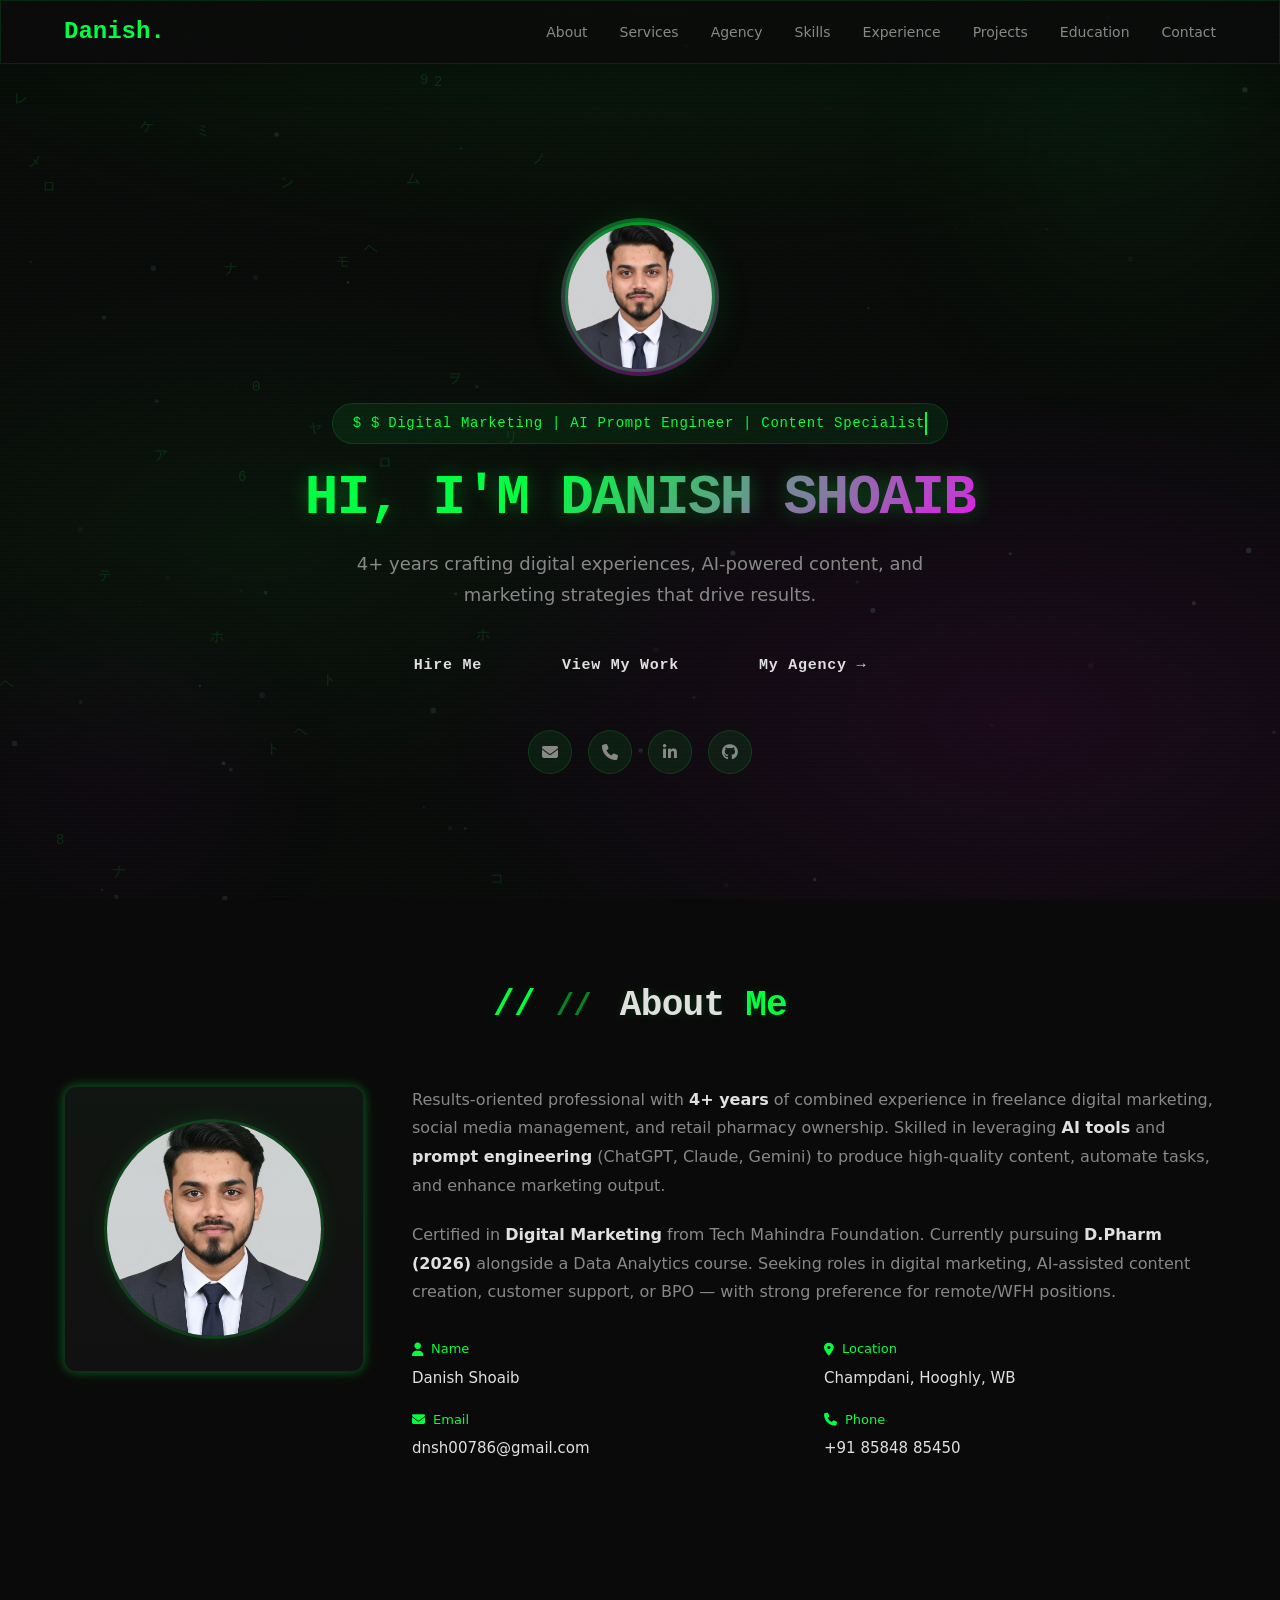
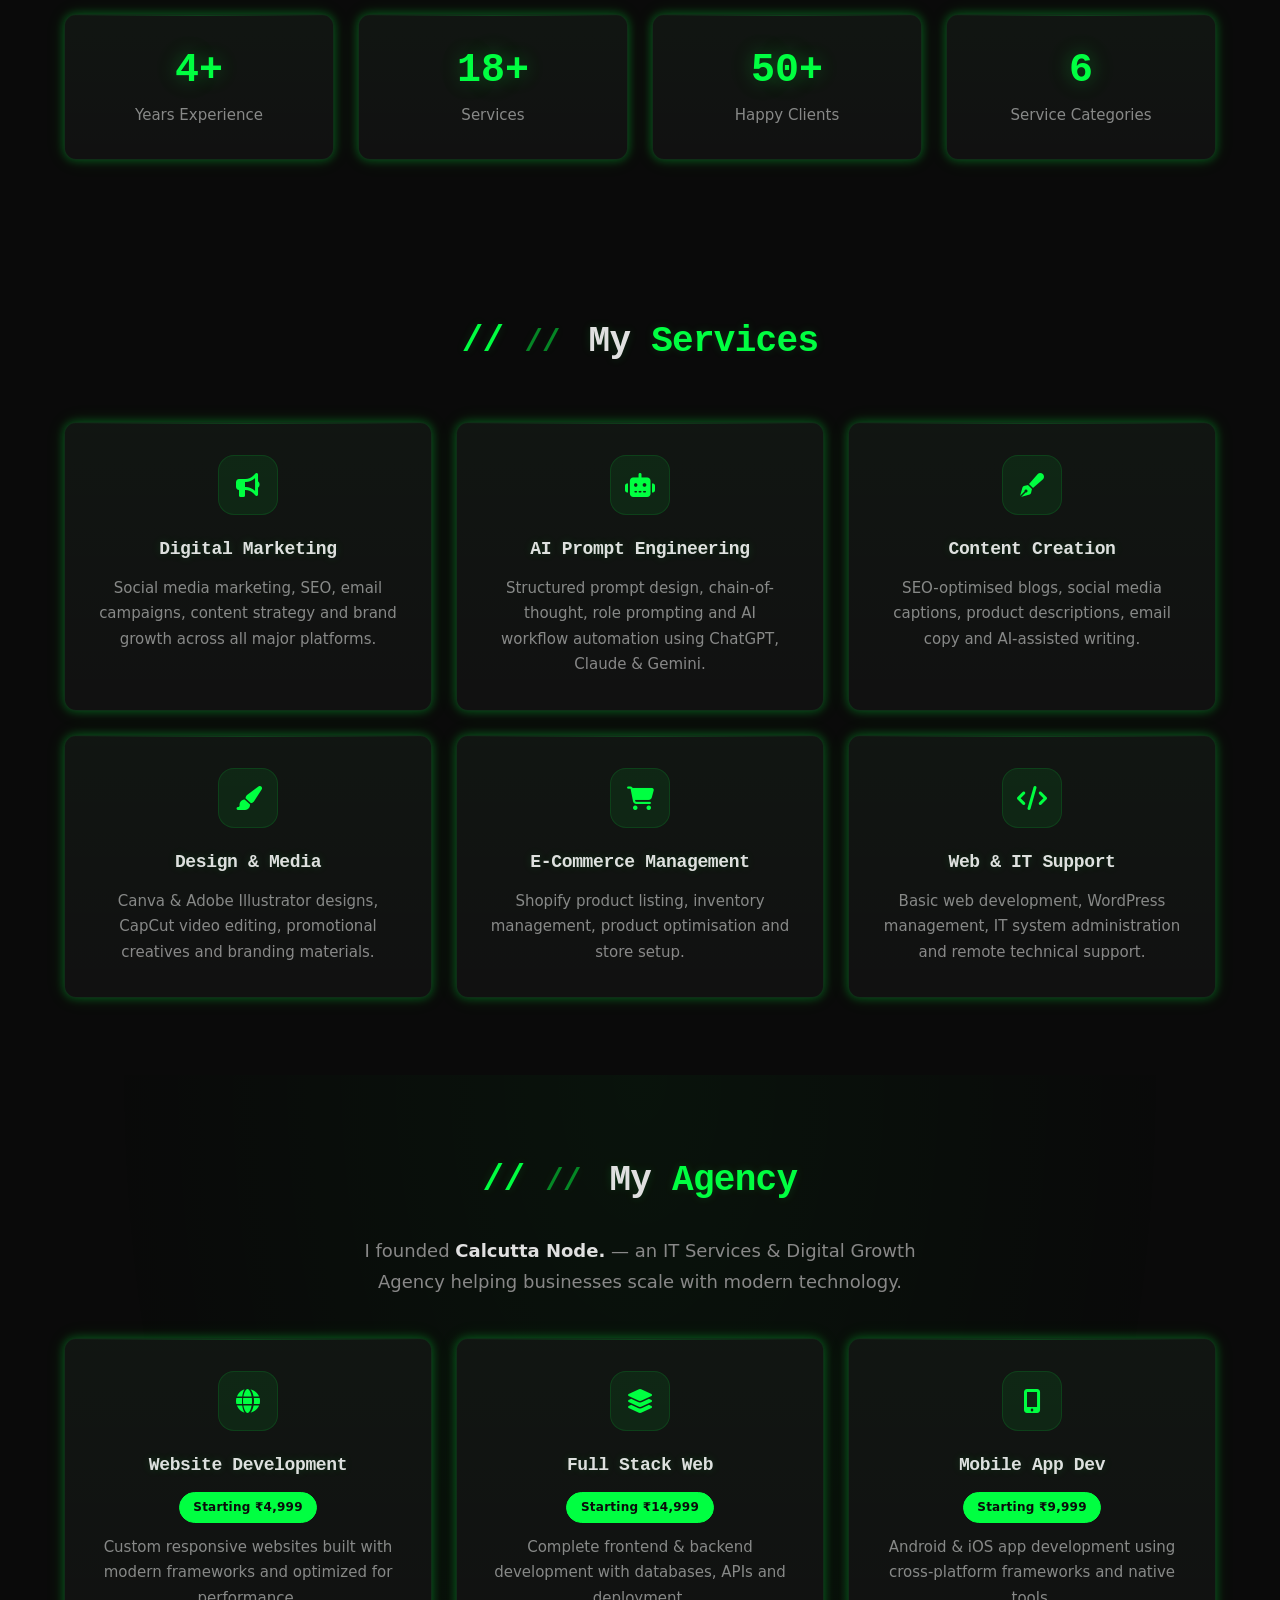
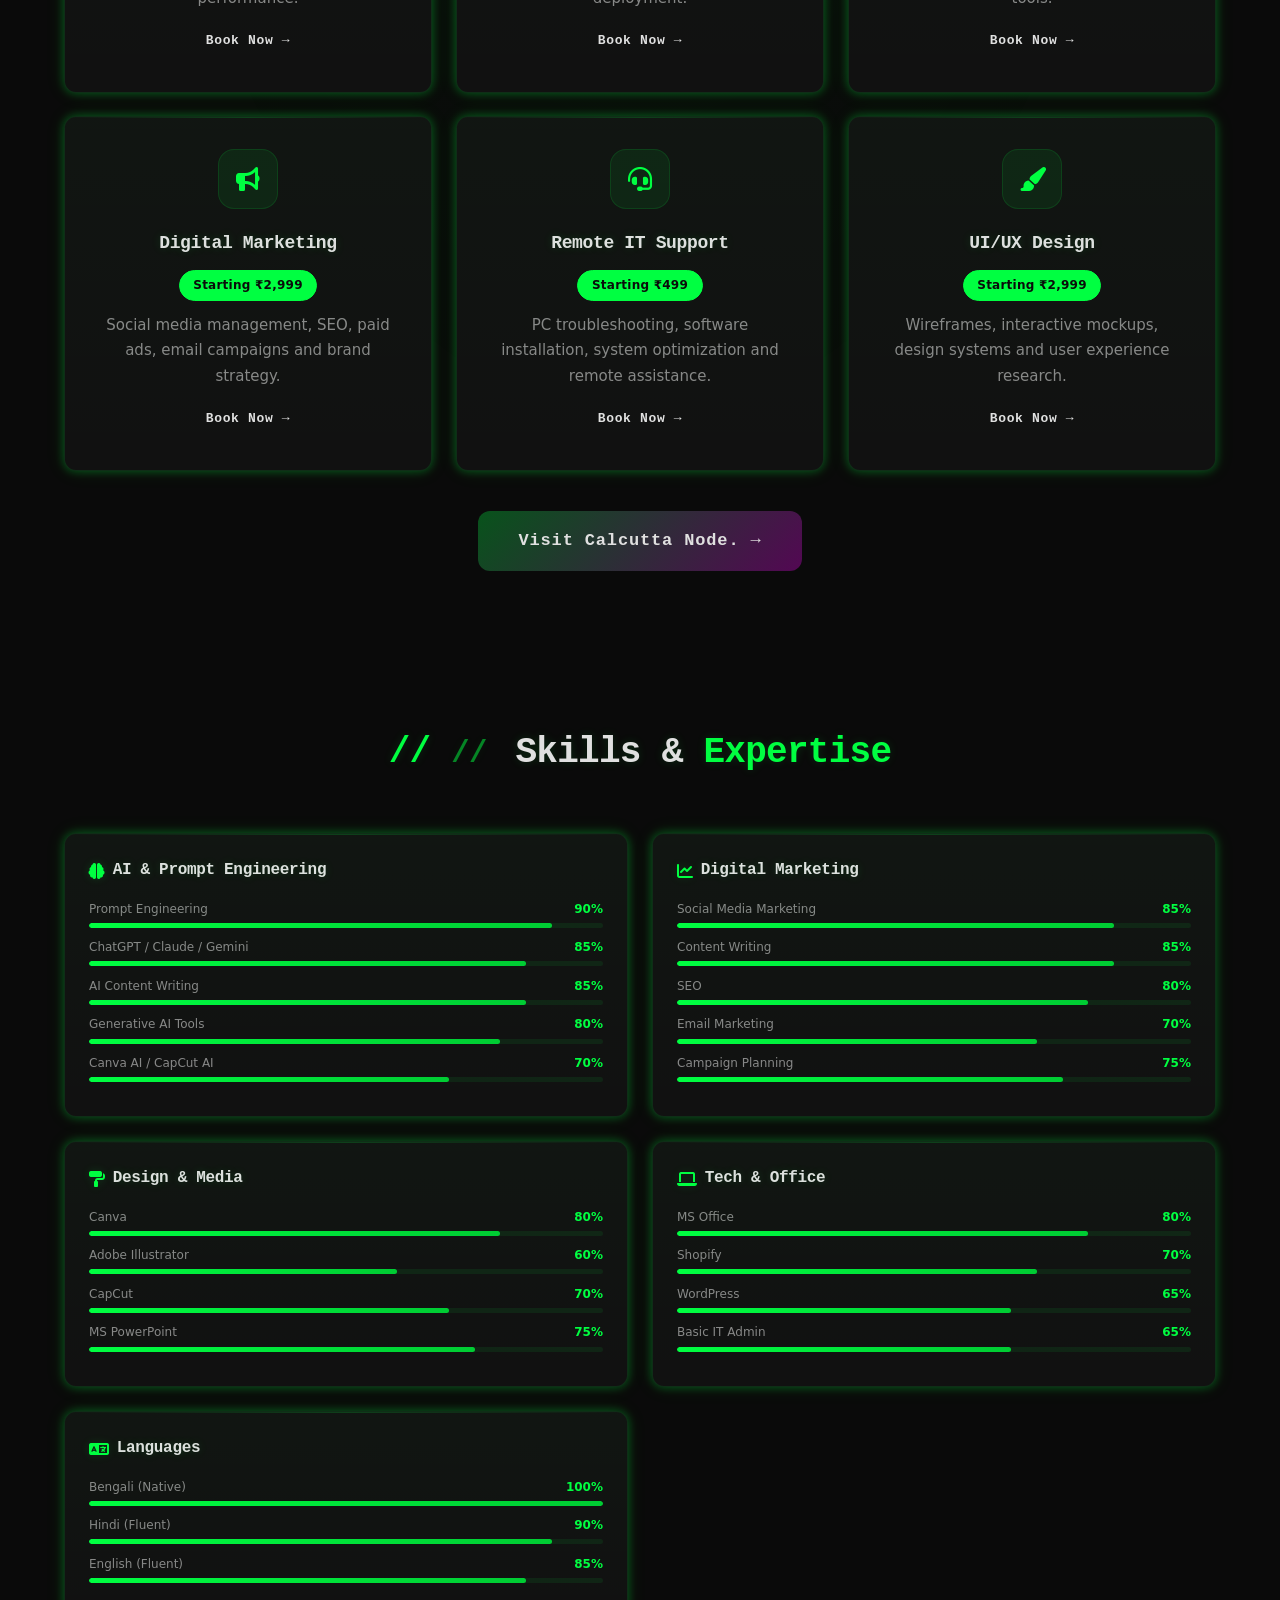
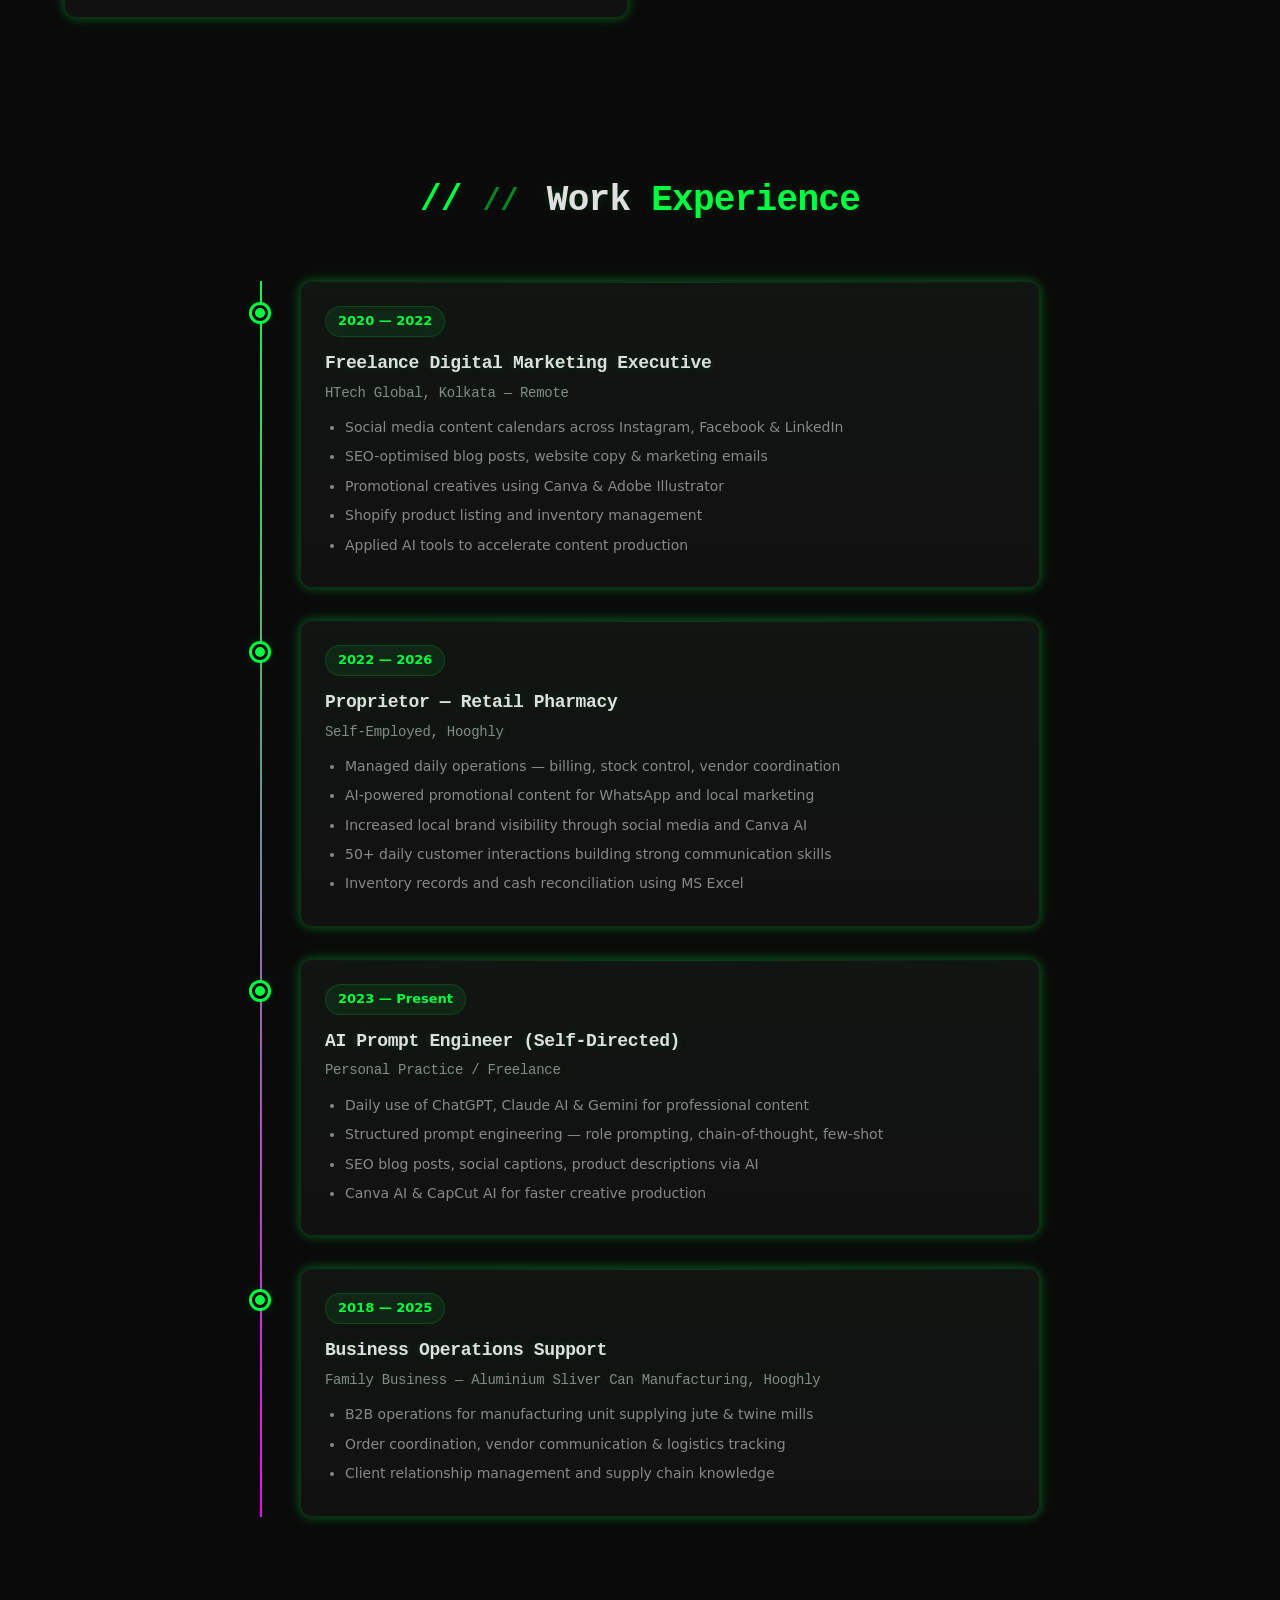
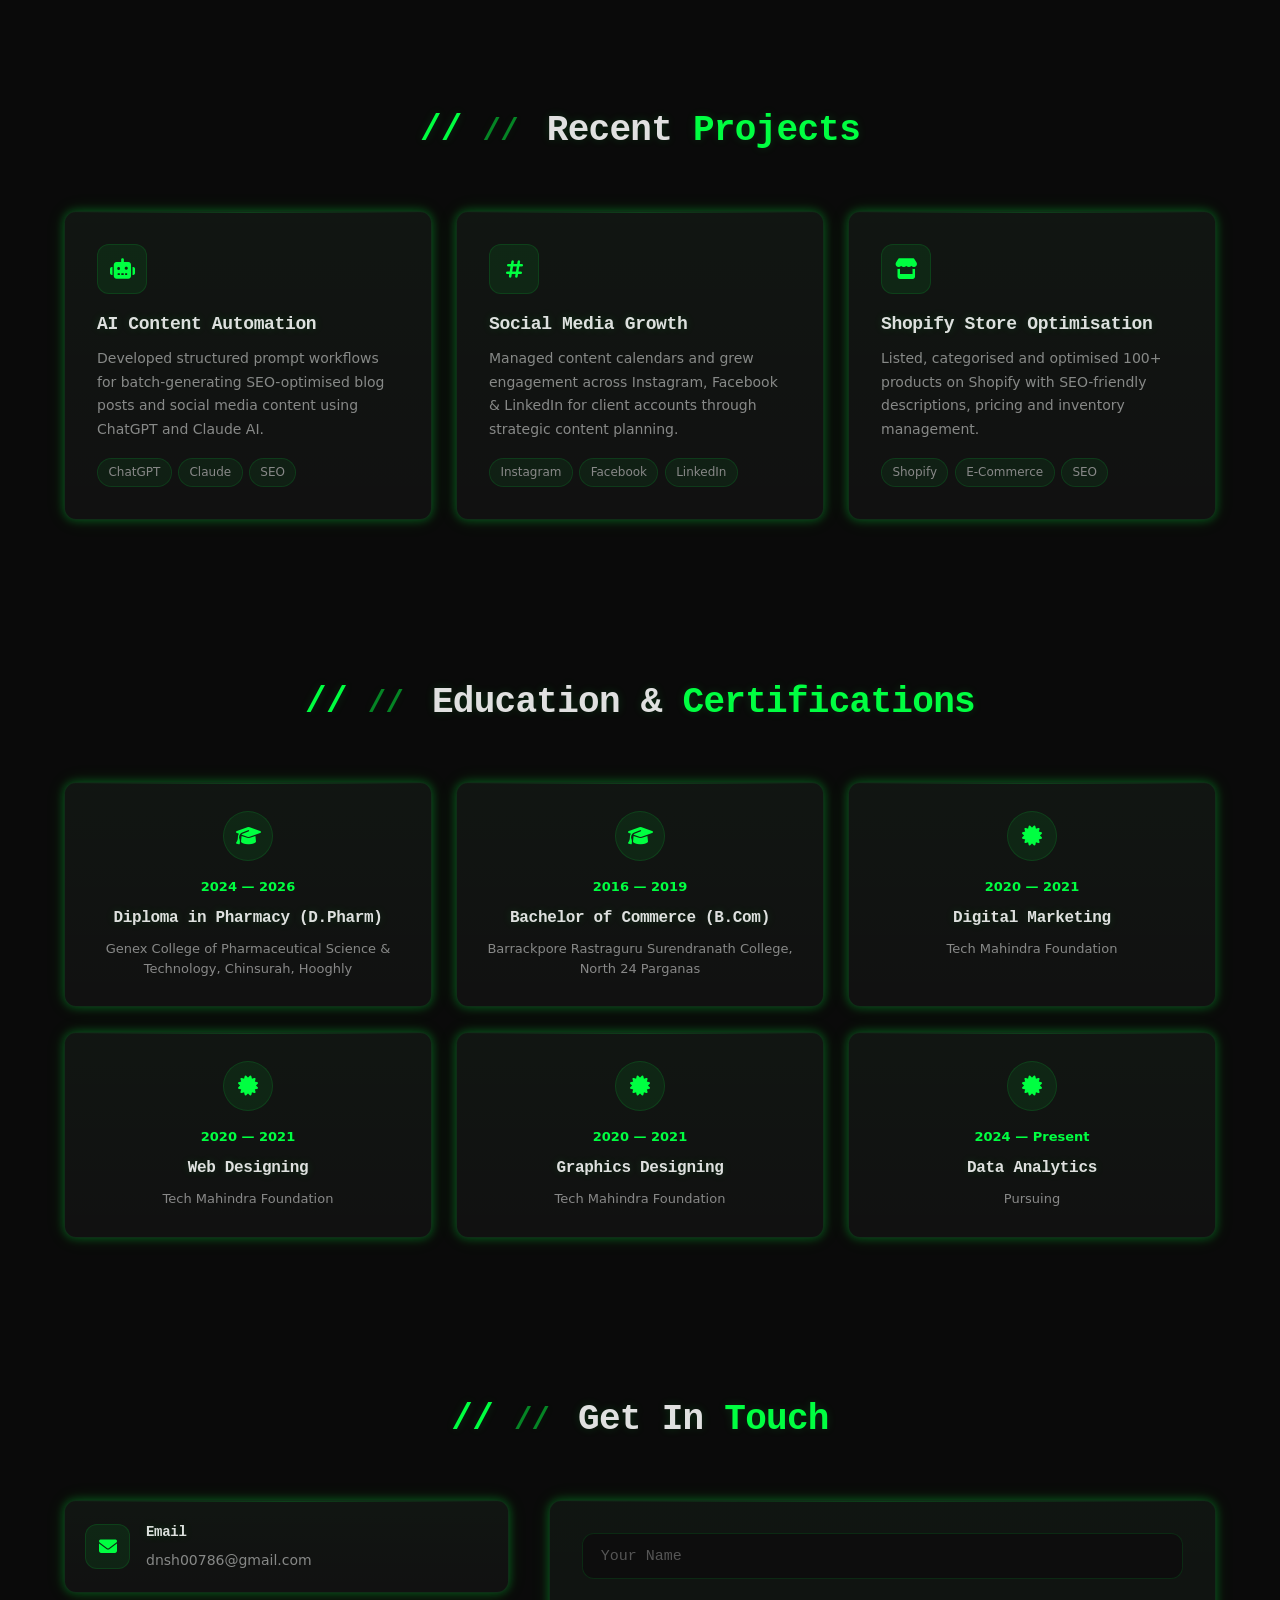
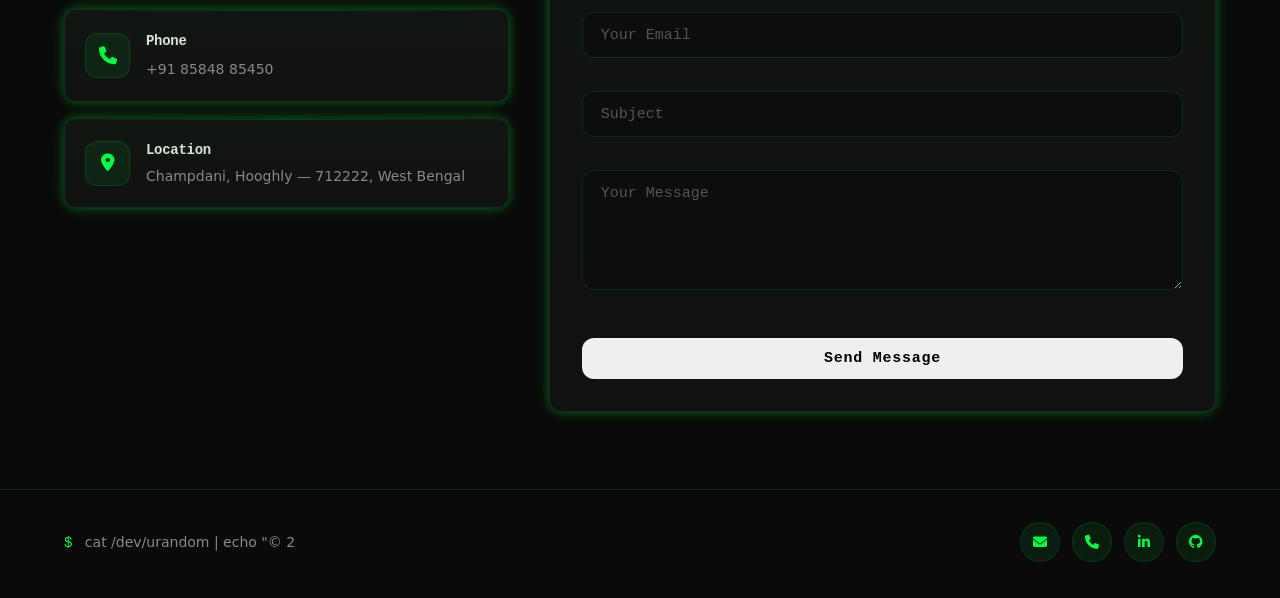
==== commit b2530eaa: "Remove resume link from nav" ====
--- a/index.html
+++ b/index.html
@@ -122,7 +122,6 @@
         <li><a href="#projects" class="nav-link">Projects</a></li>
         <li><a href="#education" class="nav-link">Education</a></li>
         <li><a href="#contact" class="nav-link">Contact</a></li>
-        <li><a href="resume.html" class="nav-link" target="_blank">Resume</a></li>
       </ul>
       <button class="hamburger" id="hamburger" aria-label="Toggle navigation menu" aria-expanded="false" type="button">
         <span></span><span></span><span></span>
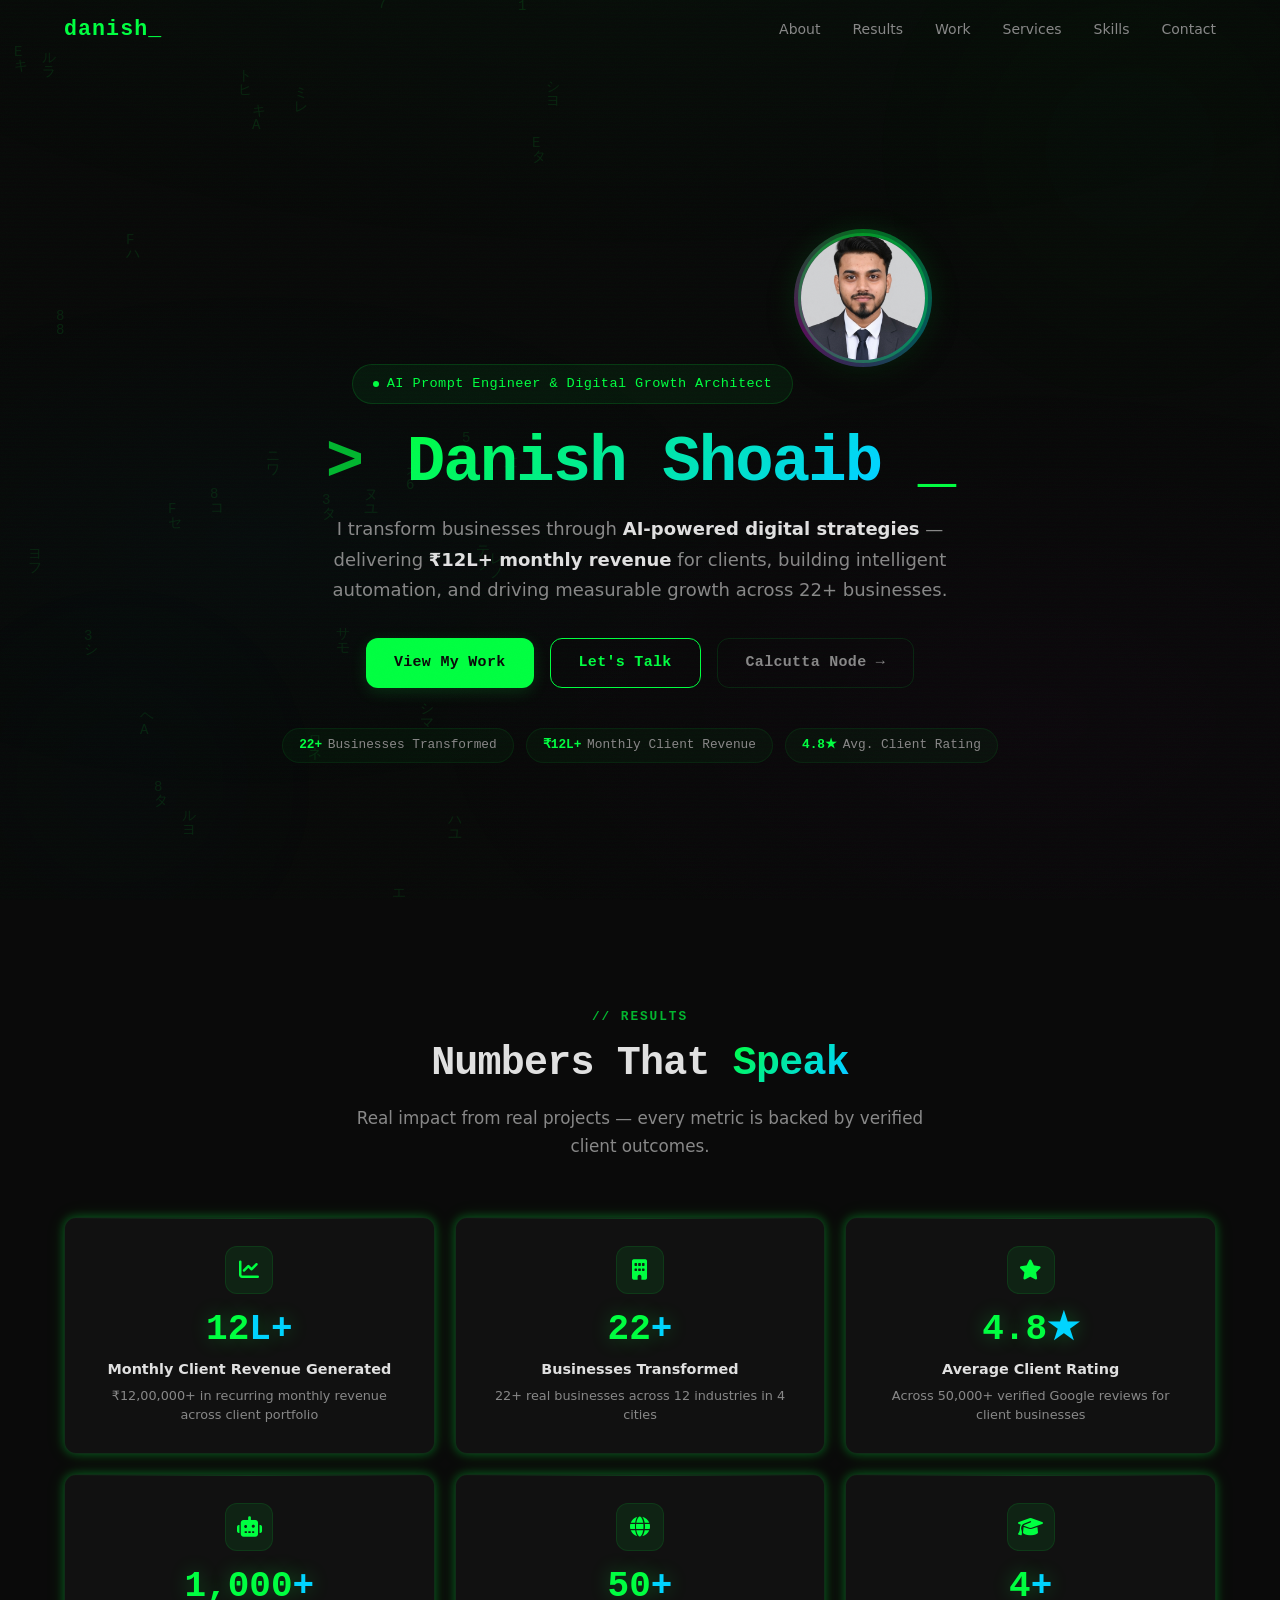
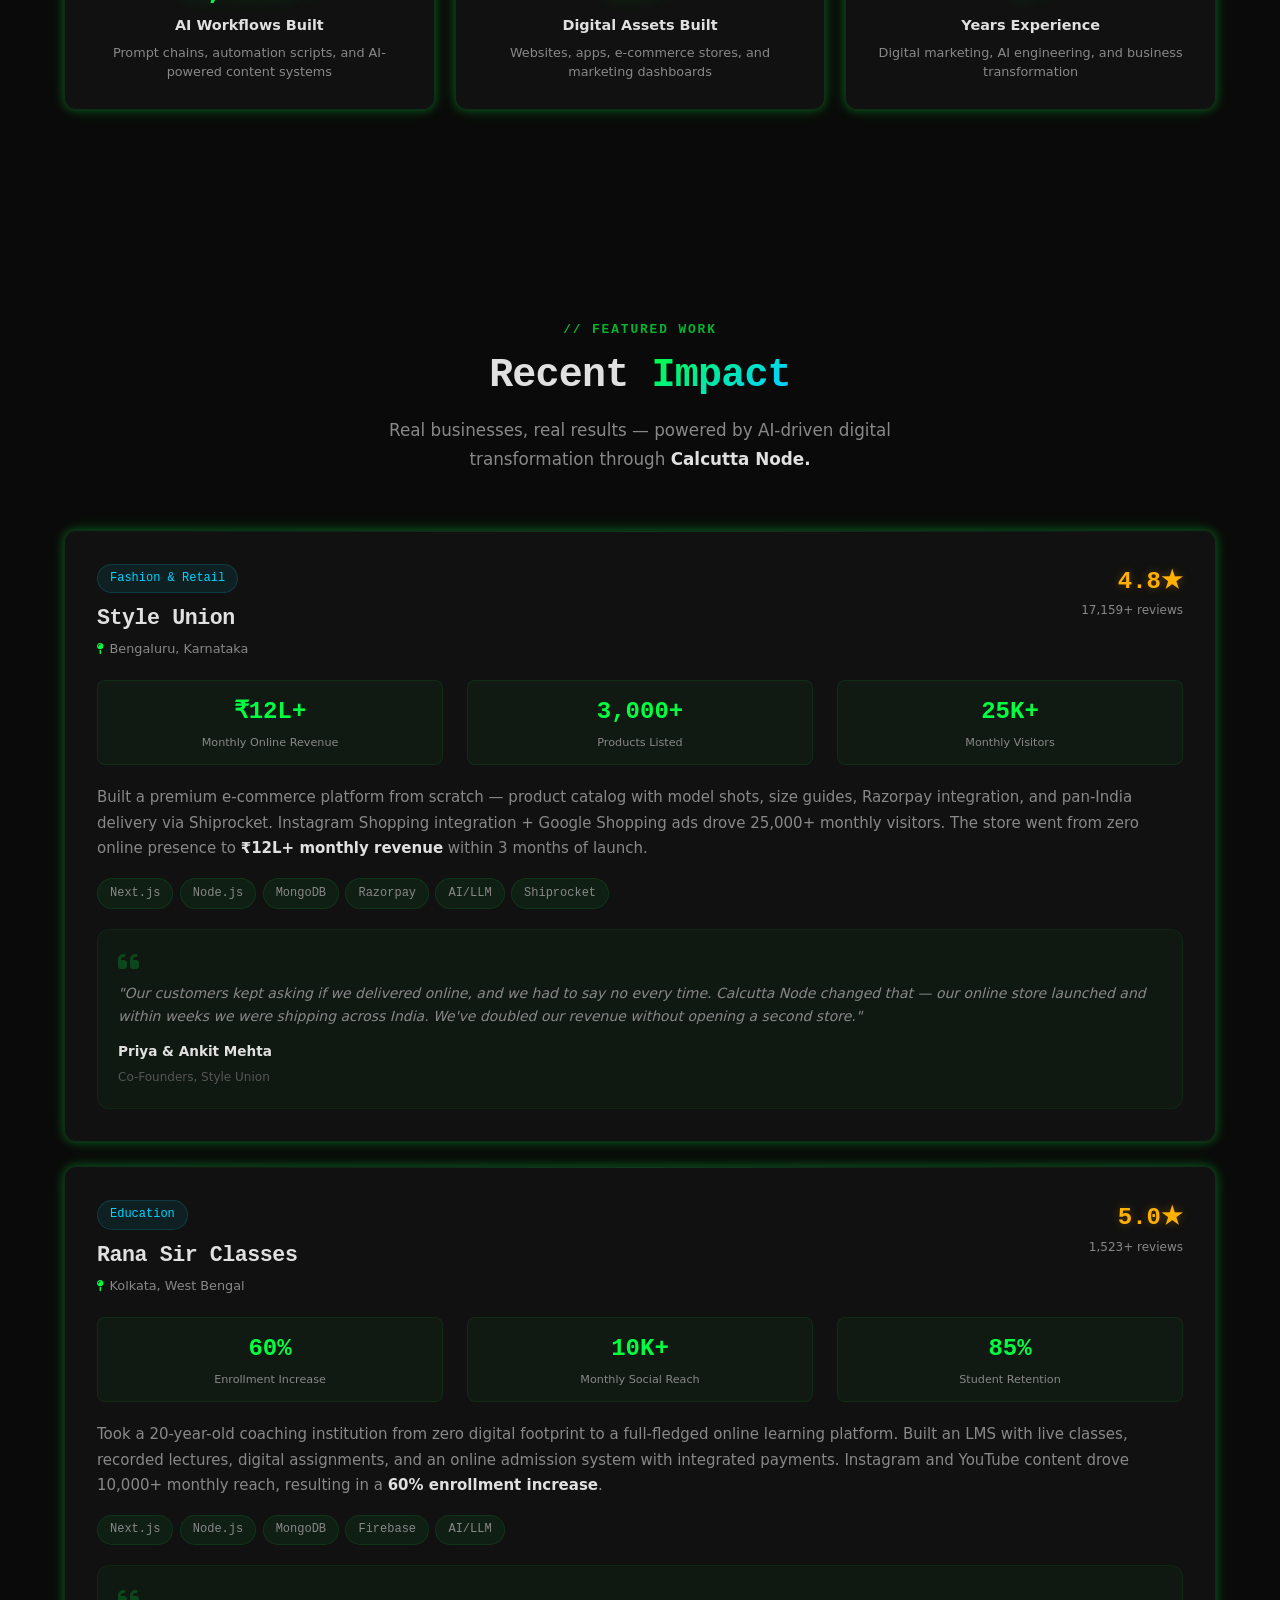
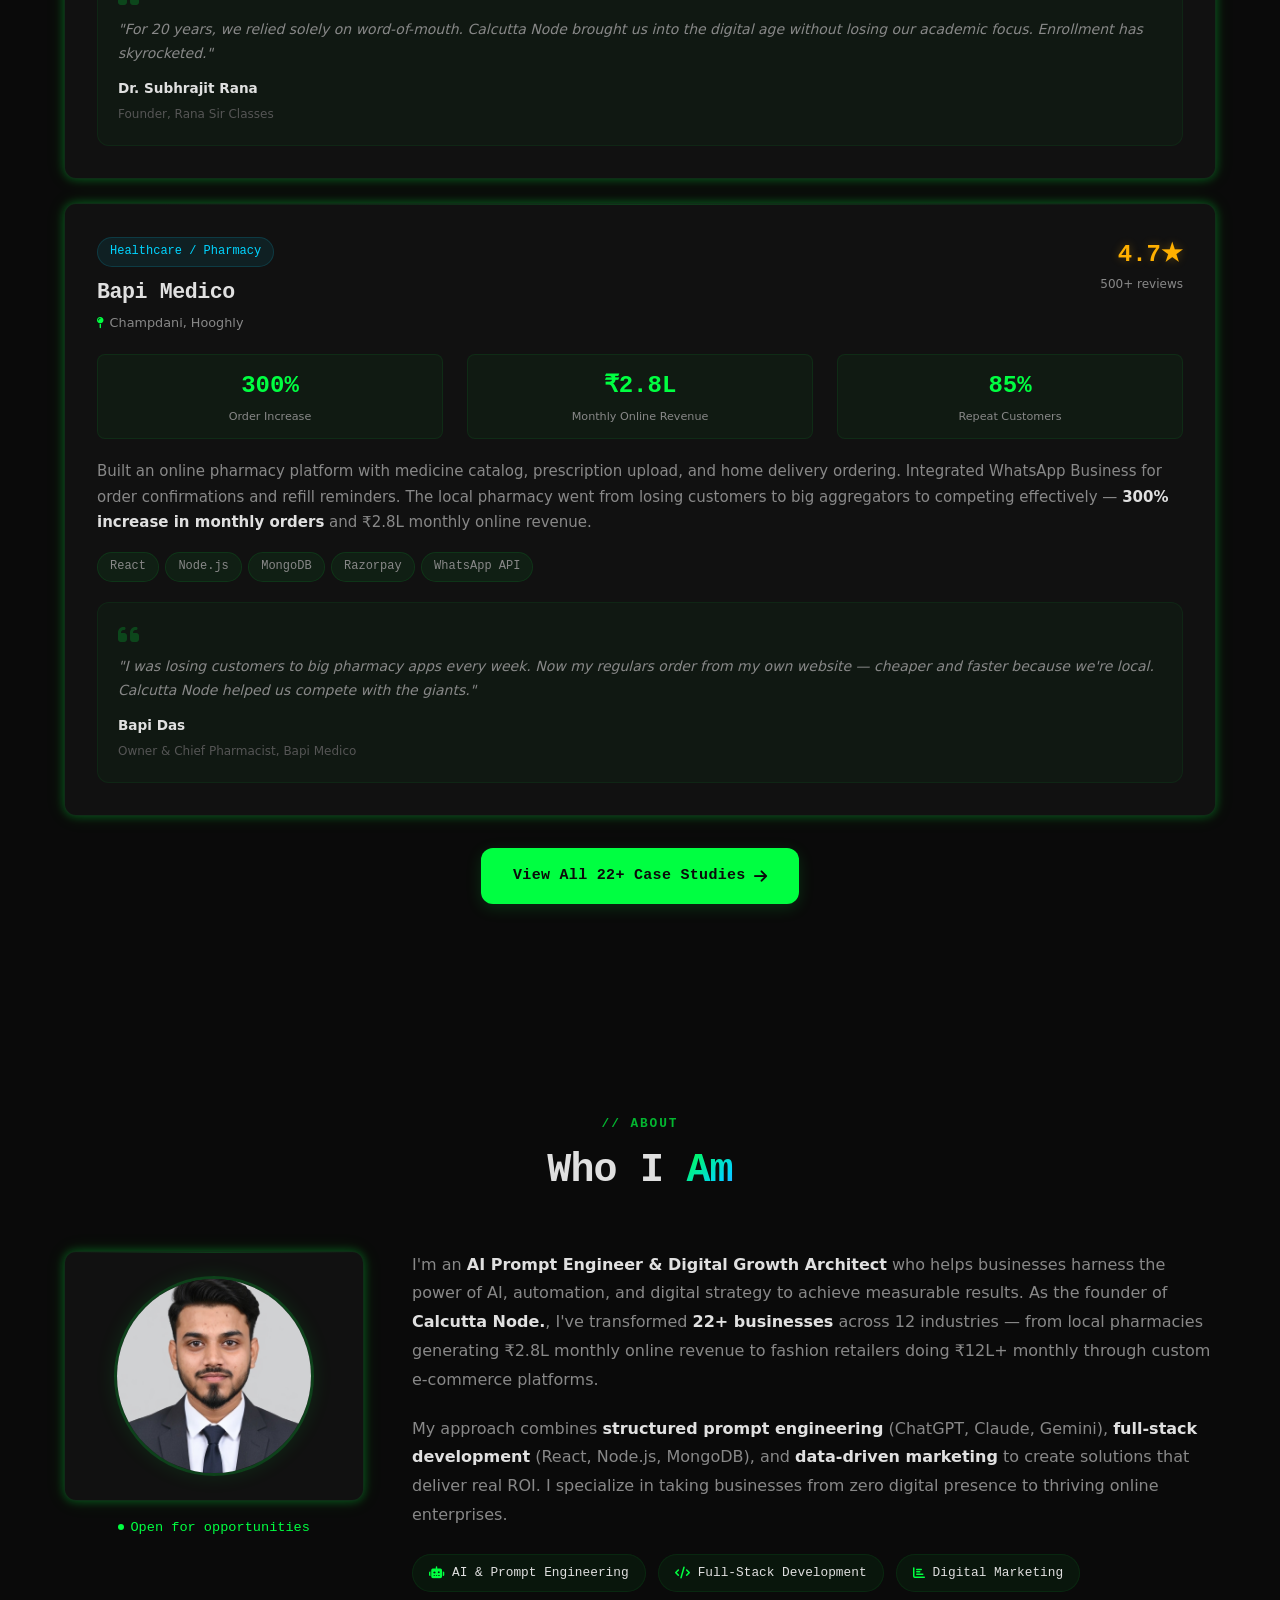
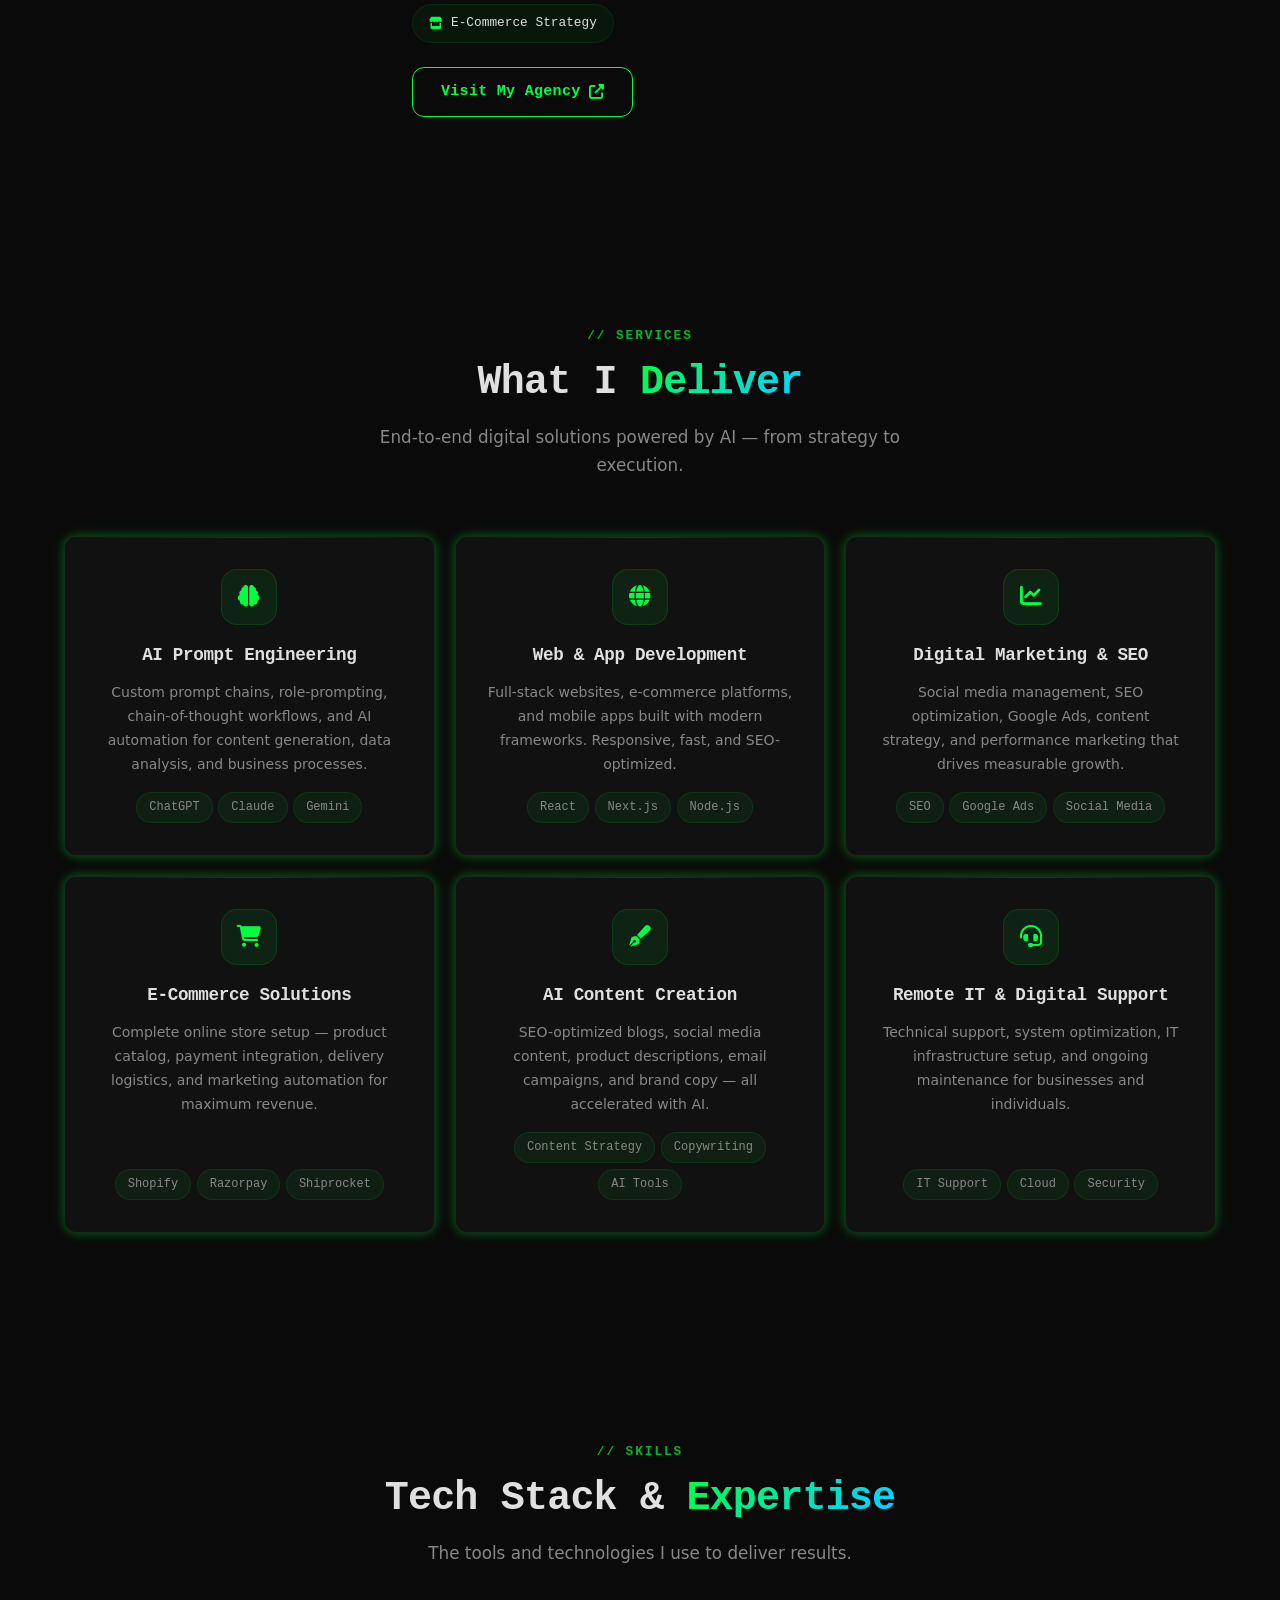
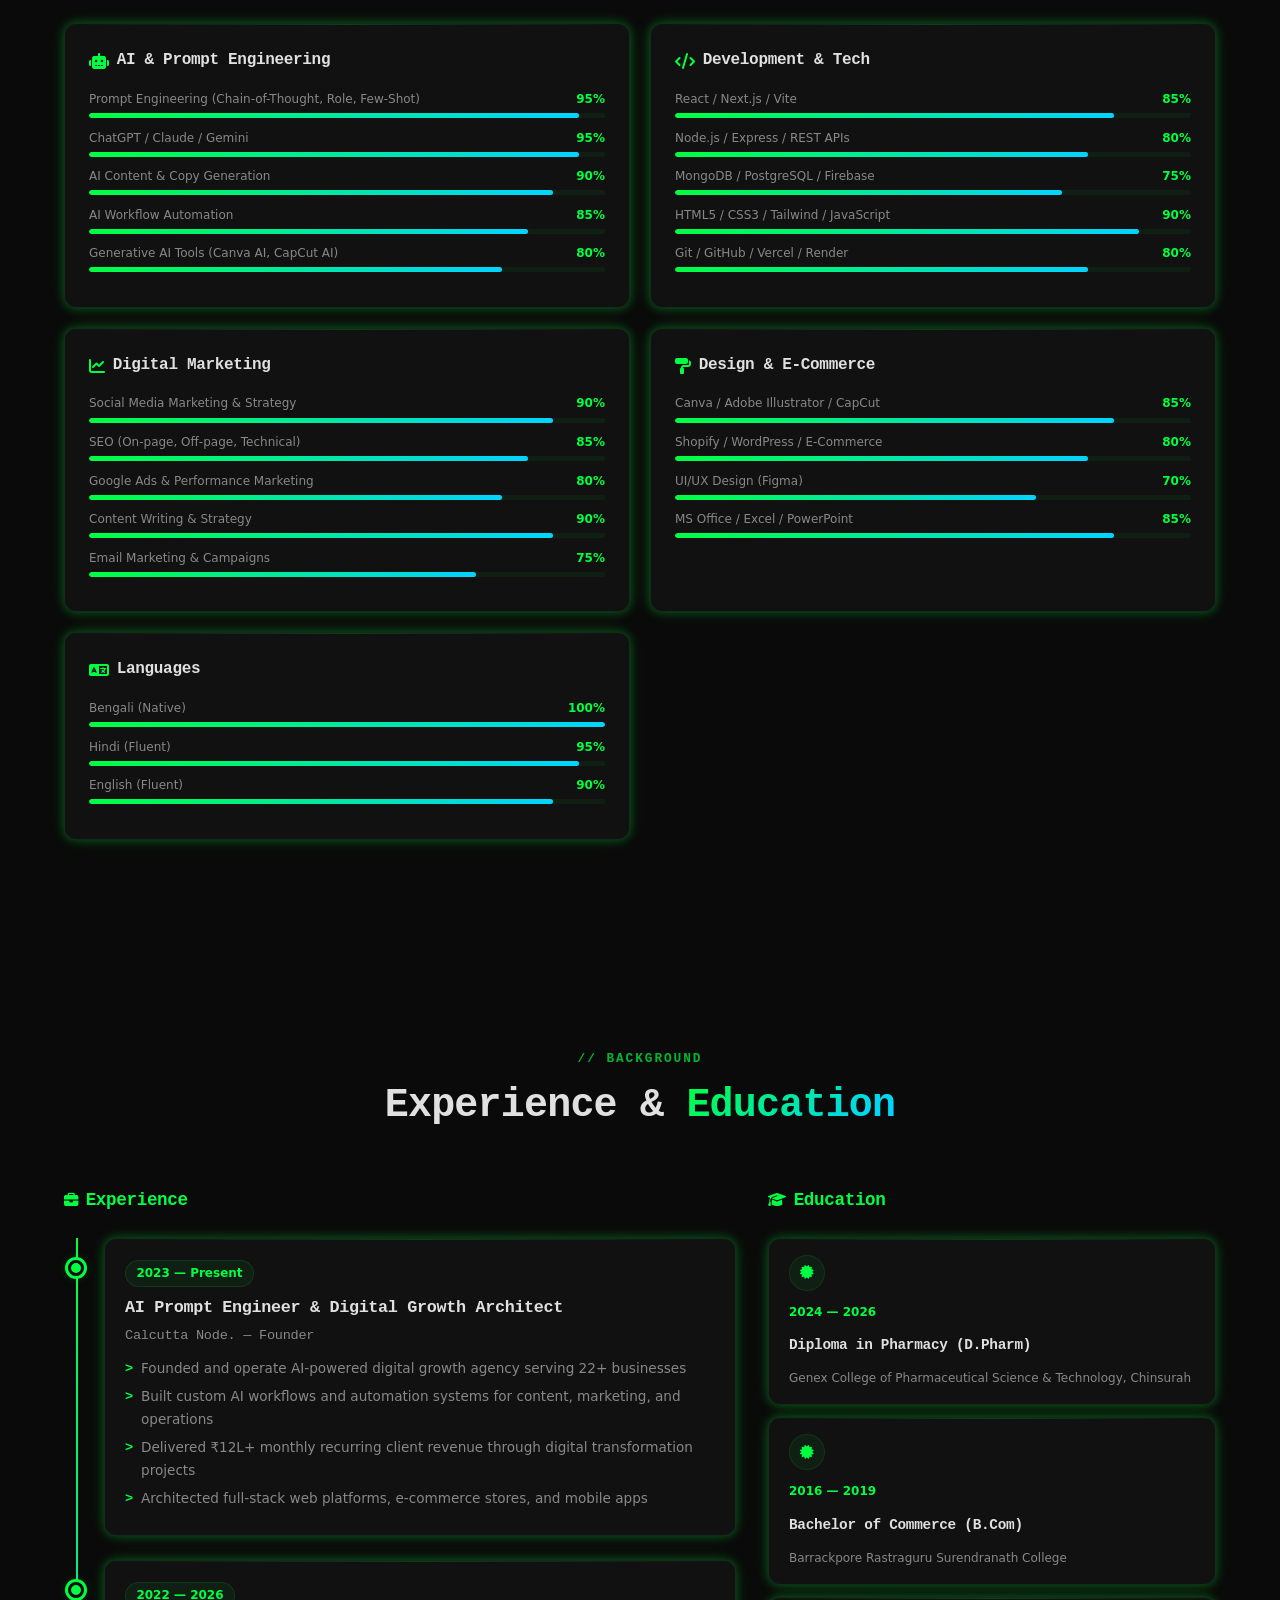
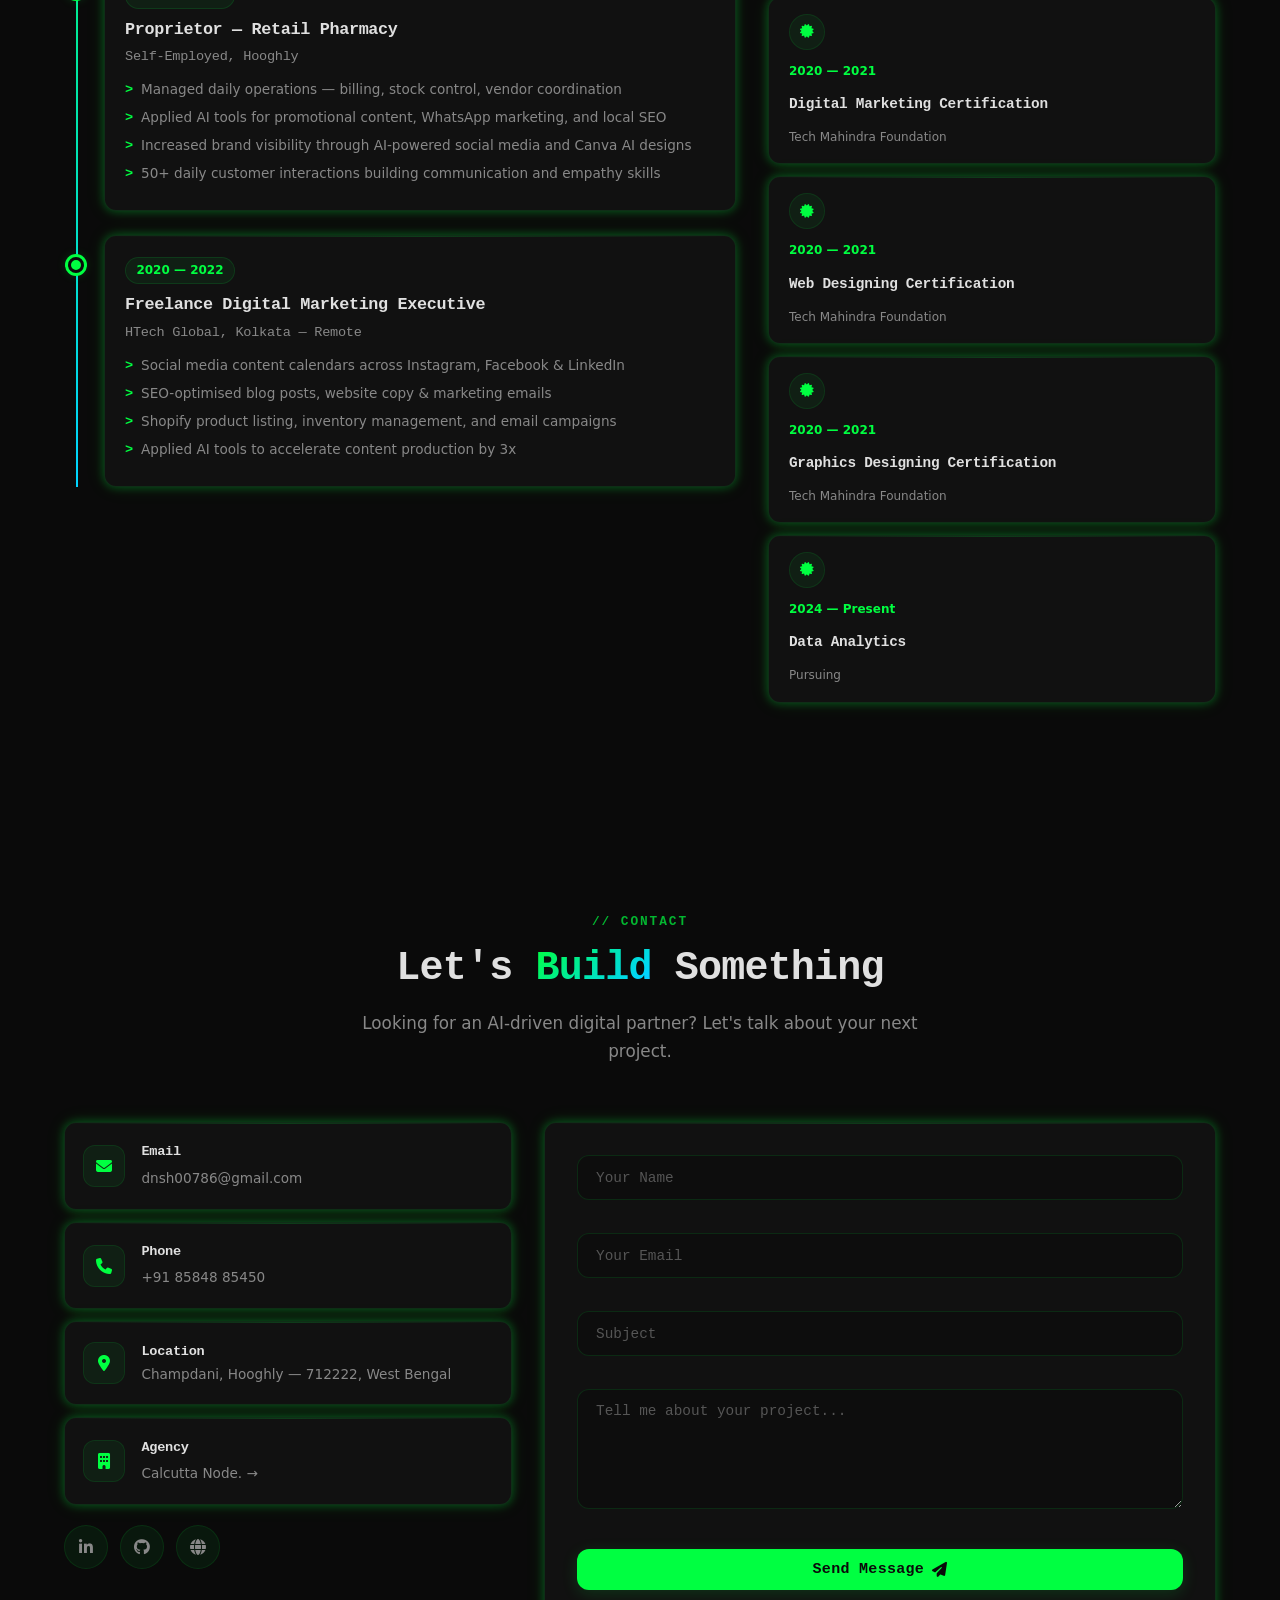
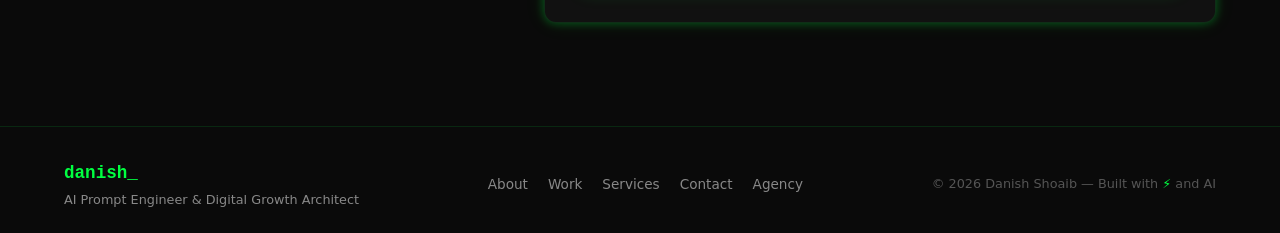
==== commit 8aa1648c: "Complete portfolio overhaul: enhanced terminal theme, real case studies, results-driven design, impr" ====
--- a/index.html
+++ b/index.html
@@ -3,18 +3,17 @@
 <head>
   <meta charset="UTF-8" />
   <meta name="viewport" content="width=device-width, initial-scale=1.0" />
-  <title>Danish Shoaib</title>
-  <meta name="description" content="Portfolio of Danish Shoaib — Digital Marketing | AI Prompt Engineer | Content Creator. Founder of Calcutta Node. — Terminal / vibe-coded portfolio." />
-  <meta name="keywords" content="Danish Shoaib, Calcutta Node, digital marketing, AI prompt engineer, IT services, web development, remote IT support, Kolkata, freelancer, SEO, social media marketing, ChatGPT prompt engineering" />
+  <title>Danish Shoaib — AI & Digital Growth Architect</title>
+  <meta name="description" content="Portfolio of Danish Shoaib — AI Prompt Engineer | Digital Marketing Strategist | Founder of Calcutta Node. Delivered ₹12L+ monthly revenue for clients across 22+ businesses." />
+  <meta name="keywords" content="Danish Shoaib, Calcutta Node, AI prompt engineer, digital marketing, IT services, web development, SEO, social media marketing, ChatGPT, AI automation, business growth, digital transformation" />
   <meta name="author" content="Danish Shoaib" />
   <meta name="theme-color" content="#0a0a0a" />
   <meta name="robots" content="index, follow" />
   <meta name="revisit-after" content="7 days" />
-  <meta name="google-site-verification" content="" />
 
   <!-- Open Graph -->
-  <meta property="og:title" content="Danish Shoaib" />
-  <meta property="og:description" content="4+ years in digital marketing, AI content creation, and prompt engineering. Based in Champdani, Hooghly." />
+  <meta property="og:title" content="Danish Shoaib — AI & Digital Growth Architect" />
+  <meta property="og:description" content="AI Prompt Engineer & Digital Growth Strategist. Founder of Calcutta Node. Delivered ₹12L+ monthly revenue for 22+ businesses." />
   <meta property="og:type" content="website" />
   <meta property="og:url" content="https://danishkagit.github.io/portfolio/" />
   <meta property="og:locale" content="en_IN" />
@@ -23,29 +22,30 @@
   <!-- Twitter -->
   <meta name="twitter:card" content="summary_large_image" />
   <meta name="twitter:image" content="https://danishkagit.github.io/portfolio/assets/danish-passport.jpg" />
-  <meta name="twitter:title" content="Danish Shoaib" />
-  <meta name="twitter:description" content="4+ years in digital marketing, AI content creation, and prompt engineering." />
+  <meta name="twitter:title" content="Danish Shoaib — AI & Digital Growth Architect" />
+  <meta name="twitter:description" content="AI Prompt Engineer & Digital Growth Strategist. ₹12L+ monthly revenue delivered for 22+ businesses." />
   <link rel="me" href="https://www.linkedin.com/in/danishshoaib-in/" />
 
-  <!-- Security: CSP -->
-  <meta http-equiv="Content-Security-Policy" content="default-src 'self'; style-src 'self' 'unsafe-inline' https://fonts.googleapis.com https://cdnjs.cloudflare.com; font-src 'self' https://fonts.gstatic.com https://cdnjs.cloudflare.com; script-src 'self' https://accounts.google.com; img-src 'self' data:; connect-src 'self'; frame-src 'self'" />
+  <!-- Security Headers -->
+  <meta http-equiv="Content-Security-Policy" content="default-src 'self'; style-src 'self' 'unsafe-inline' https://fonts.googleapis.com https://cdnjs.cloudflare.com; font-src 'self' https://fonts.gstatic.com https://cdnjs.cloudflare.com; script-src 'self' https://accounts.google.com https://cdnjs.cloudflare.com; img-src 'self' data: https:; connect-src 'self' https:; frame-src 'self'" />
   <meta http-equiv="X-Content-Type-Options" content="nosniff" />
   <meta http-equiv="X-Frame-Options" content="DENY" />
   <meta http-equiv="Referrer-Policy" content="strict-origin-when-cross-origin" />
 
-  <!-- Resources -->
-  <link rel="canonical" href="https://danishkagit.github.io/portfolio/" />
+  <!-- Preload Critical Resources -->
   <link rel="preconnect" href="https://fonts.googleapis.com" />
   <link rel="preconnect" href="https://fonts.gstatic.com" crossorigin />
   <link rel="preconnect" href="https://cdnjs.cloudflare.com" crossorigin />
   <link rel="dns-prefetch" href="https://fonts.googleapis.com" />
   <link rel="dns-prefetch" href="https://cdnjs.cloudflare.com" />
-  <link rel="preload" href="https://fonts.googleapis.com/css2?family=JetBrains+Mono:wght@400;500;600;700;800&family=Inter:wght@400;500;600;700&display=swap" as="style" />
+  <link rel="preload" href="https://fonts.googleapis.com/css2?family=JetBrains+Mono:wght@400;500;600;700;800&family=Inter:wght@400;500;600;700;800&display=swap" as="style" />
   <link rel="preload" href="https://cdnjs.cloudflare.com/ajax/libs/font-awesome/6.5.1/css/all.min.css" as="style" />
-  <link href="https://fonts.googleapis.com/css2?family=JetBrains+Mono:wght@400;500;600;700;800&family=Inter:wght@400;500;600;700&display=swap" rel="stylesheet" />
+
+  <!-- Stylesheets -->
+  <link href="https://fonts.googleapis.com/css2?family=JetBrains+Mono:wght@400;500;600;700;800&family=Inter:wght@400;500;600;700;800&display=swap" rel="stylesheet" />
   <link rel="stylesheet" href="https://cdnjs.cloudflare.com/ajax/libs/font-awesome/6.5.1/css/all.min.css" />
   <link rel="stylesheet" href="css/style.css" />
-  <link rel="icon" type="image/svg+xml" href="data:image/svg+xml,<svg xmlns='http://www.w3.org/2000/svg' viewBox='0 0 100 100'><text y='0.9em' font-size='90'>👨‍💻</text></svg>" />
+  <link rel="icon" type="image/svg+xml" href="data:image/svg+xml,<svg xmlns='http://www.w3.org/2000/svg' viewBox='0 0 100 100'><text y='0.9em' font-size='90'>⚡</text></svg>" />
 
   <!-- JSON-LD Structured Data -->
   <script type="application/ld+json">
@@ -65,8 +65,8 @@
       "addressCountry": "IN",
       "postalCode": "712222"
     },
-    "jobTitle": "Digital Marketing & AI Prompt Engineer",
-    "knowsAbout": ["Digital Marketing", "AI Prompt Engineering", "Content Creation", "SEO", "Social Media Marketing"],
+    "jobTitle": "AI Prompt Engineer & Digital Growth Strategist",
+    "knowsAbout": ["AI Prompt Engineering", "Digital Marketing", "Digital Transformation", "Web Development", "SEO", "Content Strategy", "E-Commerce"],
     "alumniOf": ["Tech Mahindra Foundation", "Genex College of Pharmaceutical Science & Technology"],
     "sameAs": [
       "https://github.com/danishkagit",
@@ -74,53 +74,40 @@
     ]
   }
   </script>
-
-  <!-- JSON-LD Structured Data - Organization -->
   <script type="application/ld+json">
   {
     "@context": "https://schema.org",
     "@type": "Organization",
     "name": "Calcutta Node.",
     "url": "https://calcuttanode.vercel.app",
-    "description": "IT Services & Digital Growth Agency — Web & app development, remote IT support, digital marketing & AI-powered solutions.",
+    "description": "AI-Powered Digital Growth Agency — Web & app development, remote IT support, digital marketing & AI-powered solutions. Founded by Danish Shoaib.",
     "email": "calcuttanode@gmail.com",
     "address": { "@type": "PostalAddress", "addressLocality": "Kolkata", "addressCountry": "IN" }
   }
   </script>
 
-  <!-- Font Awesome fallback -->
-  <link rel="preconnect" href="https://cdnjs.cloudflare.com" />
+  <!-- Inline Critical CSS -->
   <style>
-    .skip-link { position: absolute; top: -100%; left: 50%; transform: translateX(-50%); z-index: 10000; background: var(--color-neon-cyan); color: #171A26; padding: 0.75rem 1.5rem; border-radius: 0 0 8px 8px; font-weight: 600; transition: top 0.3s ease; }
+    .skip-link { position: absolute; top: -100%; left: 50%; transform: translateX(-50%); z-index: 10000; background: var(--color-terminal-green); color: #0a0a0a; padding: 0.75rem 1.5rem; border-radius: 0 0 8px 8px; font-weight: 600; transition: top 0.3s ease; }
     .skip-link:focus { top: 0; }
+    .stat-number { font-size: 2.5rem; font-weight: 800; font-family: var(--font-mono); color: var(--color-terminal-green); line-height: 1.2; text-shadow: 0 0 20px rgba(0, 255, 65, 0.3); }
   </style>
 </head>
 <body>
-<!--
-  ╔══════════════════════════════════════════╗
-  ║     DANISH SHOAIB — TERMINAL PORTFOLIO   ║
-  ║     Ctrl+C to copy · Ctrl+V to paste     ║
-  ╚══════════════════════════════════════════╝
--->
-  <!-- Skip-to-content for keyboard users -->
   <a href="#hero" class="skip-link">Skip to main content</a>
   <div class="noise-overlay" aria-hidden="true"></div>
-
-  <!-- Scroll Progress Indicator -->
   <div id="scrollProgress" role="progressbar" aria-valuemin="0" aria-valuemax="100" aria-label="Page scroll progress"></div>
 
   <!-- NAVBAR -->
-  <nav class="navbar glass" id="navbar" role="navigation" aria-label="Main navigation">
+  <nav class="navbar" id="navbar" role="navigation" aria-label="Main navigation">
     <div class="container nav-container">
-      <a href="#hero" class="nav-logo" aria-label="Danish Shoaib Home">Danish<span class="text-neon-cyan">.</span></a>
+      <a href="#hero" class="nav-logo" aria-label="Danish Shoaib Home">danish<span class="blink">_</span></a>
       <ul class="nav-links" id="navLinks" role="list">
-        <li><a href="#about" class="nav-link" aria-current="page">About</a></li>
+        <li><a href="#about" class="nav-link">About</a></li>
+        <li><a href="#results" class="nav-link">Results</a></li>
+        <li><a href="#work" class="nav-link">Work</a></li>
         <li><a href="#services" class="nav-link">Services</a></li>
-        <li><a href="#agency" class="nav-link">Agency</a></li>
         <li><a href="#skills" class="nav-link">Skills</a></li>
-        <li><a href="#experience" class="nav-link">Experience</a></li>
-        <li><a href="#projects" class="nav-link">Projects</a></li>
-        <li><a href="#education" class="nav-link">Education</a></li>
         <li><a href="#contact" class="nav-link">Contact</a></li>
       </ul>
       <button class="hamburger" id="hamburger" aria-label="Toggle navigation menu" aria-expanded="false" type="button">
@@ -131,32 +118,256 @@
 
   <!-- HERO -->
   <section class="hero" id="hero" aria-label="Hero introduction">
-    <div class="hero-bg"></div>
     <div class="hero-orb hero-orb-1"></div>
     <div class="hero-orb hero-orb-2"></div>
+    <canvas id="matrixCanvas" aria-hidden="true"></canvas>
     <div class="container hero-content">
+      <div class="hero-badge fade-in">
+        <span class="badge-dot"></span>
+        <span>AI Prompt Engineer &amp; Digital Growth Architect</span>
+      </div>
       <div class="hero-profile-pic fade-in">
-        <img src="assets/danish-passport.jpg" alt="Danish Shoaib" class="hero-img" />
-      </div>
-      <p class="hero-tagline fade-in" aria-label="Professional tagline">
-        <span class="terminal-prompt" aria-hidden="true">$</span><span class="typing-wrapper"><span class="typing-text">Digital Marketing | AI Prompt Engineer | Content Specialist</span></span>
-      </p>
+        <img src="assets/danish-passport.jpg" alt="Danish Shoaib" class="hero-img" loading="eager" />
+      </div>
       <h1 class="hero-title fade-in">
-        Hi, I'm <span class="gradient-text">Danish Shoaib</span>
+        <span class="terminal-prompt" aria-hidden="true">&gt;</span>
+        <span class="gradient-text">Danish Shoaib</span>
+        <span class="cursor-blink">_</span>
       </h1>
       <p class="hero-subtitle fade-in">
-        4+ years crafting digital experiences, AI-powered content, and marketing strategies that drive results.
+        I transform businesses through <strong>AI-powered digital strategies</strong> — delivering <strong>₹12L+ monthly revenue</strong> for clients, building intelligent automation, and driving measurable growth across 22+ businesses.
       </p>
       <div class="hero-actions fade-in">
-        <a href="#contact" class="btn btn-primary glass-btn-primary" aria-label="Hire Danish Shoaib">Hire Me</a>
-        <a href="#projects" class="btn btn-outline glass-btn" aria-label="View Danish's work">View My Work</a>
-        <a href="https://calcuttanode.vercel.app" class="btn btn-primary glass-btn-primary" aria-label="Visit Calcutta Node Agency" target="_blank" rel="noopener noreferrer">My Agency →</a>
-      </div>
-      <div class="hero-social fade-in">
-        <a href="mailto:dnsh00786@gmail.com" aria-label="Send email to Danish Shoaib" rel="noopener noreferrer"><i class="fas fa-envelope" aria-hidden="true"></i></a>
-        <a href="tel:+918584885450" aria-label="Call Danish Shoaib" rel="noopener noreferrer"><i class="fas fa-phone" aria-hidden="true"></i></a>
-        <a href="https://www.linkedin.com/in/danishshoaib-in/" aria-label="Danish Shoaib on LinkedIn" target="_blank" rel="noopener noreferrer"><i class="fab fa-linkedin-in" aria-hidden="true"></i></a>
-        <a href="https://github.com/danishkagit" aria-label="Danish Shoaib on GitHub" target="_blank" rel="noopener noreferrer"><i class="fab fa-github" aria-hidden="true"></i></a>
+        <a href="#work" class="btn btn-primary glow-btn">View My Work</a>
+        <a href="#contact" class="btn btn-outline">Let's Talk</a>
+        <a href="https://calcuttanode.vercel.app" class="btn btn-ghost" target="_blank" rel="noopener noreferrer">Calcutta Node →</a>
+      </div>
+      <div class="hero-metrics fade-in">
+        <div class="metric-chip"><span class="metric-num">22+</span> Businesses Transformed</div>
+        <div class="metric-chip"><span class="metric-num">₹12L+</span> Monthly Client Revenue</div>
+        <div class="metric-chip"><span class="metric-num">4.8★</span> Avg. Client Rating</div>
+      </div>
+    </div>
+  </section>
+
+  <!-- RESULTS / STATS -->
+  <section class="section" id="results" aria-label="Key results and achievements">
+    <div class="container">
+      <div class="section-header fade-in">
+        <span class="section-label">// RESULTS</span>
+        <h2 class="section-title">Numbers That <span class="gradient-text">Speak</span></h2>
+        <p class="section-desc">Real impact from real projects — every metric is backed by verified client outcomes.</p>
+      </div>
+      <div class="results-grid">
+        <div class="result-card glass-card fade-in" data-delay="0">
+          <div class="result-icon"><i class="fas fa-chart-line"></i></div>
+          <div class="result-number"><span data-counter="12">0</span><span class="result-suffix">L+</span></div>
+          <div class="result-label">Monthly Client Revenue Generated</div>
+          <div class="result-detail">₹12,00,000+ in recurring monthly revenue across client portfolio</div>
+        </div>
+        <div class="result-card glass-card fade-in" data-delay="100">
+          <div class="result-icon"><i class="fas fa-building"></i></div>
+          <div class="result-number"><span data-counter="22">0</span><span class="result-suffix">+</span></div>
+          <div class="result-label">Businesses Transformed</div>
+          <div class="result-detail">22+ real businesses across 12 industries in 4 cities</div>
+        </div>
+        <div class="result-card glass-card fade-in" data-delay="200">
+          <div class="result-icon"><i class="fas fa-star"></i></div>
+          <div class="result-number"><span>4.8</span><span class="result-suffix">★</span></div>
+          <div class="result-label">Average Client Rating</div>
+          <div class="result-detail">Across 50,000+ verified Google reviews for client businesses</div>
+        </div>
+        <div class="result-card glass-card fade-in" data-delay="300">
+          <div class="result-icon"><i class="fas fa-robot"></i></div>
+          <div class="result-number"><span>1,000</span><span class="result-suffix">+</span></div>
+          <div class="result-label">AI Workflows Built</div>
+          <div class="result-detail">Prompt chains, automation scripts, and AI-powered content systems</div>
+        </div>
+        <div class="result-card glass-card fade-in" data-delay="400">
+          <div class="result-icon"><i class="fas fa-globe"></i></div>
+          <div class="result-number"><span>50</span><span class="result-suffix">+</span></div>
+          <div class="result-label">Digital Assets Built</div>
+          <div class="result-detail">Websites, apps, e-commerce stores, and marketing dashboards</div>
+        </div>
+        <div class="result-card glass-card fade-in" data-delay="500">
+          <div class="result-icon"><i class="fas fa-graduation-cap"></i></div>
+          <div class="result-number"><span>4</span><span class="result-suffix">+</span></div>
+          <div class="result-label">Years Experience</div>
+          <div class="result-detail">Digital marketing, AI engineering, and business transformation</div>
+        </div>
+      </div>
+    </div>
+  </section>
+
+  <!-- FEATURED WORK -->
+  <section class="section" id="work" aria-label="Featured case studies">
+    <div class="container">
+      <div class="section-header fade-in">
+        <span class="section-label">// FEATURED WORK</span>
+        <h2 class="section-title">Recent <span class="gradient-text">Impact</span></h2>
+        <p class="section-desc">Real businesses, real results — powered by AI-driven digital transformation through <strong>Calcutta Node.</strong></p>
+      </div>
+
+      <!-- Case Study: Style Union -->
+      <div class="case-study glass-card fade-in">
+        <div class="case-header">
+          <div class="case-company">
+            <span class="case-industry">Fashion & Retail</span>
+            <h3>Style Union</h3>
+            <div class="case-location"><i class="fas fa-map-pin"></i> Bengaluru, Karnataka</div>
+          </div>
+          <div class="case-rating">
+            <div class="rating-badge">4.8★</div>
+            <span>17,159+ reviews</span>
+          </div>
+        </div>
+        <div class="case-body">
+          <div class="case-metrics">
+            <div class="case-metric">
+              <span class="case-metric-val">₹12L+</span>
+              <span class="case-metric-lbl">Monthly Online Revenue</span>
+            </div>
+            <div class="case-metric">
+              <span class="case-metric-val">3,000+</span>
+              <span class="case-metric-lbl">Products Listed</span>
+            </div>
+            <div class="case-metric">
+              <span class="case-metric-val">25K+</span>
+              <span class="case-metric-lbl">Monthly Visitors</span>
+            </div>
+          </div>
+          <p class="case-description">
+            Built a premium e-commerce platform from scratch — product catalog with model shots, size guides, 
+            Razorpay integration, and pan-India delivery via Shiprocket. Instagram Shopping integration + Google Shopping 
+            ads drove 25,000+ monthly visitors. The store went from zero online presence to <strong>₹12L+ monthly revenue</strong> 
+            within 3 months of launch.
+          </p>
+          <div class="case-tech">
+            <span class="tag">Next.js</span>
+            <span class="tag">Node.js</span>
+            <span class="tag">MongoDB</span>
+            <span class="tag">Razorpay</span>
+            <span class="tag">AI/LLM</span>
+            <span class="tag">Shiprocket</span>
+          </div>
+        </div>
+        <div class="case-testimonial">
+          <i class="fas fa-quote-left quote-icon"></i>
+          <p>"Our customers kept asking if we delivered online, and we had to say no every time. Calcutta Node changed that — our online store launched and within weeks we were shipping across India. We've doubled our revenue without opening a second store."</p>
+          <div class="testimonial-author">
+            <strong>Priya & Ankit Mehta</strong>
+            <span>Co-Founders, Style Union</span>
+          </div>
+        </div>
+      </div>
+
+      <!-- Case Study: Rana Sir Classes -->
+      <div class="case-study glass-card fade-in">
+        <div class="case-header">
+          <div class="case-company">
+            <span class="case-industry">Education</span>
+            <h3>Rana Sir Classes</h3>
+            <div class="case-location"><i class="fas fa-map-pin"></i> Kolkata, West Bengal</div>
+          </div>
+          <div class="case-rating">
+            <div class="rating-badge">5.0★</div>
+            <span>1,523+ reviews</span>
+          </div>
+        </div>
+        <div class="case-body">
+          <div class="case-metrics">
+            <div class="case-metric">
+              <span class="case-metric-val">60%</span>
+              <span class="case-metric-lbl">Enrollment Increase</span>
+            </div>
+            <div class="case-metric">
+              <span class="case-metric-val">10K+</span>
+              <span class="case-metric-lbl">Monthly Social Reach</span>
+            </div>
+            <div class="case-metric">
+              <span class="case-metric-val">85%</span>
+              <span class="case-metric-lbl">Student Retention</span>
+            </div>
+          </div>
+          <p class="case-description">
+            Took a 20-year-old coaching institution from zero digital footprint to a full-fledged online learning platform. 
+            Built an LMS with live classes, recorded lectures, digital assignments, and an online admission system with 
+            integrated payments. Instagram and YouTube content drove 10,000+ monthly reach, resulting in a <strong>60% enrollment increase</strong>.
+          </p>
+          <div class="case-tech">
+            <span class="tag">Next.js</span>
+            <span class="tag">Node.js</span>
+            <span class="tag">MongoDB</span>
+            <span class="tag">Firebase</span>
+            <span class="tag">AI/LLM</span>
+          </div>
+        </div>
+        <div class="case-testimonial">
+          <i class="fas fa-quote-left quote-icon"></i>
+          <p>"For 20 years, we relied solely on word-of-mouth. Calcutta Node brought us into the digital age without losing our academic focus. Enrollment has skyrocketed."</p>
+          <div class="testimonial-author">
+            <strong>Dr. Subhrajit Rana</strong>
+            <span>Founder, Rana Sir Classes</span>
+          </div>
+        </div>
+      </div>
+
+      <!-- Case Study: Bapi Medico -->
+      <div class="case-study glass-card fade-in">
+        <div class="case-header">
+          <div class="case-company">
+            <span class="case-industry">Healthcare / Pharmacy</span>
+            <h3>Bapi Medico</h3>
+            <div class="case-location"><i class="fas fa-map-pin"></i> Champdani, Hooghly</div>
+          </div>
+          <div class="case-rating">
+            <div class="rating-badge">4.7★</div>
+            <span>500+ reviews</span>
+          </div>
+        </div>
+        <div class="case-body">
+          <div class="case-metrics">
+            <div class="case-metric">
+              <span class="case-metric-val">300%</span>
+              <span class="case-metric-lbl">Order Increase</span>
+            </div>
+            <div class="case-metric">
+              <span class="case-metric-val">₹2.8L</span>
+              <span class="case-metric-lbl">Monthly Online Revenue</span>
+            </div>
+            <div class="case-metric">
+              <span class="case-metric-val">85%</span>
+              <span class="case-metric-lbl">Repeat Customers</span>
+            </div>
+          </div>
+          <p class="case-description">
+            Built an online pharmacy platform with medicine catalog, prescription upload, and home delivery ordering. 
+            Integrated WhatsApp Business for order confirmations and refill reminders. The local pharmacy went from 
+            losing customers to big aggregators to competing effectively — <strong>300% increase in monthly orders</strong> 
+            and ₹2.8L monthly online revenue.
+          </p>
+          <div class="case-tech">
+            <span class="tag">React</span>
+            <span class="tag">Node.js</span>
+            <span class="tag">MongoDB</span>
+            <span class="tag">Razorpay</span>
+            <span class="tag">WhatsApp API</span>
+          </div>
+        </div>
+        <div class="case-testimonial">
+          <i class="fas fa-quote-left quote-icon"></i>
+          <p>"I was losing customers to big pharmacy apps every week. Now my regulars order from my own website — cheaper and faster because we're local. Calcutta Node helped us compete with the giants."</p>
+          <div class="testimonial-author">
+            <strong>Bapi Das</strong>
+            <span>Owner & Chief Pharmacist, Bapi Medico</span>
+          </div>
+        </div>
+      </div>
+
+      <div class="work-cta fade-in">
+        <a href="https://calcuttanode.vercel.app/work" class="btn btn-primary glow-btn" target="_blank" rel="noopener noreferrer">
+          View All 22+ Case Studies <i class="fas fa-arrow-right"></i>
+        </a>
       </div>
     </div>
   </section>
@@ -164,60 +375,49 @@
   <!-- ABOUT -->
   <section class="section" id="about" aria-label="About Danish Shoaib">
     <div class="container">
-      <h2 class="section-title fade-in"><span class="comment-prefix">//</span> About <span class="text-terminal-green">Me</span></h2>
+      <div class="section-header fade-in">
+        <span class="section-label">// ABOUT</span>
+        <h2 class="section-title">Who I <span class="gradient-text">Am</span></h2>
+      </div>
       <div class="about-grid">
-        <div class="about-image glass-card fade-in">
-          <img src="assets/danish-passport.jpg" alt="Danish Shoaib" class="about-img" />
+        <div class="about-image-wrapper fade-in">
+          <div class="about-image glass-card">
+            <img src="assets/danish-passport.jpg" alt="Danish Shoaib" class="about-img" />
+          </div>
+          <div class="about-status">
+            <span class="status-dot"></span> Open for opportunities
+          </div>
         </div>
         <div class="about-content fade-in">
           <p class="about-text">
-            Results-oriented professional with <strong>4+ years</strong> of combined experience in freelance digital marketing, social media management, and retail pharmacy ownership. Skilled in leveraging <strong>AI tools</strong> and <strong>prompt engineering</strong> (ChatGPT, Claude, Gemini) to produce high-quality content, automate tasks, and enhance marketing output.
+            I'm an <strong>AI Prompt Engineer & Digital Growth Architect</strong> who helps businesses harness the power of AI, automation, and digital strategy to achieve measurable results. As the founder of <strong>Calcutta Node.</strong>, I've transformed <strong>22+ businesses</strong> across 12 industries — from local pharmacies generating ₹2.8L monthly online revenue to fashion retailers doing ₹12L+ monthly through custom e-commerce platforms.
           </p>
           <p class="about-text">
-            Certified in <strong>Digital Marketing</strong> from Tech Mahindra Foundation. Currently pursuing <strong>D.Pharm (2026)</strong> alongside a Data Analytics course. Seeking roles in digital marketing, AI-assisted content creation, customer support, or BPO — with strong preference for remote/WFH positions.
+            My approach combines <strong>structured prompt engineering</strong> (ChatGPT, Claude, Gemini), <strong>full-stack development</strong> (React, Node.js, MongoDB), and <strong>data-driven marketing</strong> to create solutions that deliver real ROI. I specialize in taking businesses from zero digital presence to thriving online enterprises.
           </p>
-          <div class="about-info">
-            <div class="info-item">
-              <span class="info-label"><i class="fas fa-user" aria-hidden="true"></i> Name</span>
-              <span class="info-value">Danish Shoaib</span>
-            </div>
-            <div class="info-item">
-              <span class="info-label"><i class="fas fa-map-marker-alt" aria-hidden="true"></i> Location</span>
-              <span class="info-value">Champdani, Hooghly, WB</span>
-            </div>
-            <div class="info-item">
-              <span class="info-label"><i class="fas fa-envelope" aria-hidden="true"></i> Email</span>
-              <span class="info-value">dnsh00786@gmail.com</span>
-            </div>
-            <div class="info-item">
-              <span class="info-label"><i class="fas fa-phone" aria-hidden="true"></i> Phone</span>
-              <span class="info-value">+91 85848 85450</span>
-            </div>
-          </div>
-        </div>
-      </div>
-    </div>
-  </section>
-
-  <!-- STATS -->
-  <section class="section" id="stats" aria-label="Statistics and achievements">
-    <div class="container">
-      <div class="stats-grid">
-        <div class="stat-item glass-card fade-in">
-          <div class="stat-number"><span data-counter="4">0</span>+</div>
-          <div class="stat-label">Years Experience</div>
-        </div>
-        <div class="stat-item glass-card fade-in">
-          <div class="stat-number"><span data-counter="18">0</span>+</div>
-          <div class="stat-label">Services</div>
-        </div>
-        <div class="stat-item glass-card fade-in">
-          <div class="stat-number"><span data-counter="50">0</span>+</div>
-          <div class="stat-label">Happy Clients</div>
-        </div>
-        <div class="stat-item glass-card fade-in">
-          <div class="stat-number"><span data-counter="6">0</span></div>
-          <div class="stat-label">Service Categories</div>
+          <div class="about-badges">
+            <div class="about-badge">
+              <i class="fas fa-robot"></i>
+              <span>AI & Prompt Engineering</span>
+            </div>
+            <div class="about-badge">
+              <i class="fas fa-code"></i>
+              <span>Full-Stack Development</span>
+            </div>
+            <div class="about-badge">
+              <i class="fas fa-chart-bar"></i>
+              <span>Digital Marketing</span>
+            </div>
+            <div class="about-badge">
+              <i class="fas fa-store"></i>
+              <span>E-Commerce Strategy</span>
+            </div>
+          </div>
+          <div class="about-cta">
+            <a href="https://calcuttanode.vercel.app" class="btn btn-outline" target="_blank" rel="noopener noreferrer">
+              Visit My Agency <i class="fas fa-external-link-alt"></i>
+            </a>
+          </div>
         </div>
       </div>
     </div>
@@ -226,93 +426,72 @@
   <!-- SERVICES -->
   <section class="section" id="services" aria-label="Services offered">
     <div class="container">
-      <h2 class="section-title fade-in"><span class="comment-prefix">//</span> My <span class="text-terminal-green">Services</span></h2>
+      <div class="section-header fade-in">
+        <span class="section-label">// SERVICES</span>
+        <h2 class="section-title">What I <span class="gradient-text">Deliver</span></h2>
+        <p class="section-desc">End-to-end digital solutions powered by AI — from strategy to execution.</p>
+      </div>
       <div class="services-grid">
         <div class="service-card glass-card tilt-card fade-in" data-tilt>
-          <div class="service-icon" aria-hidden="true"><i class="fas fa-bullhorn"></i></div>
-          <h3>Digital Marketing</h3>
-          <p>Social media marketing, SEO, email campaigns, content strategy and brand growth across all major platforms.</p>
+          <div class="service-icon"><i class="fas fa-brain"></i></div>
+          <h3>AI Prompt Engineering</h3>
+          <p>Custom prompt chains, role-prompting, chain-of-thought workflows, and AI automation for content generation, data analysis, and business processes.</p>
+          <div class="service-tags">
+            <span class="tag">ChatGPT</span>
+            <span class="tag">Claude</span>
+            <span class="tag">Gemini</span>
+          </div>
         </div>
         <div class="service-card glass-card tilt-card fade-in" data-tilt>
-          <div class="service-icon" aria-hidden="true"><i class="fas fa-robot"></i></div>
-          <h3>AI Prompt Engineering</h3>
-          <p>Structured prompt design, chain-of-thought, role prompting and AI workflow automation using ChatGPT, Claude & Gemini.</p>
+          <div class="service-icon"><i class="fas fa-globe"></i></div>
+          <h3>Web & App Development</h3>
+          <p>Full-stack websites, e-commerce platforms, and mobile apps built with modern frameworks. Responsive, fast, and SEO-optimized.</p>
+          <div class="service-tags">
+            <span class="tag">React</span>
+            <span class="tag">Next.js</span>
+            <span class="tag">Node.js</span>
+          </div>
         </div>
         <div class="service-card glass-card tilt-card fade-in" data-tilt>
-          <div class="service-icon" aria-hidden="true"><i class="fas fa-pen-fancy"></i></div>
-          <h3>Content Creation</h3>
-          <p>SEO-optimised blogs, social media captions, product descriptions, email copy and AI-assisted writing.</p>
+          <div class="service-icon"><i class="fas fa-chart-line"></i></div>
+          <h3>Digital Marketing & SEO</h3>
+          <p>Social media management, SEO optimization, Google Ads, content strategy, and performance marketing that drives measurable growth.</p>
+          <div class="service-tags">
+            <span class="tag">SEO</span>
+            <span class="tag">Google Ads</span>
+            <span class="tag">Social Media</span>
+          </div>
         </div>
         <div class="service-card glass-card tilt-card fade-in" data-tilt>
-          <div class="service-icon" aria-hidden="true"><i class="fas fa-paint-brush"></i></div>
-          <h3>Design & Media</h3>
-          <p>Canva & Adobe Illustrator designs, CapCut video editing, promotional creatives and branding materials.</p>
+          <div class="service-icon"><i class="fas fa-shopping-cart"></i></div>
+          <h3>E-Commerce Solutions</h3>
+          <p>Complete online store setup — product catalog, payment integration, delivery logistics, and marketing automation for maximum revenue.</p>
+          <div class="service-tags">
+            <span class="tag">Shopify</span>
+            <span class="tag">Razorpay</span>
+            <span class="tag">Shiprocket</span>
+          </div>
         </div>
         <div class="service-card glass-card tilt-card fade-in" data-tilt>
-          <div class="service-icon" aria-hidden="true"><i class="fas fa-shopping-cart"></i></div>
-          <h3>E-Commerce Management</h3>
-          <p>Shopify product listing, inventory management, product optimisation and store setup.</p>
+          <div class="service-icon"><i class="fas fa-pen-fancy"></i></div>
+          <h3>AI Content Creation</h3>
+          <p>SEO-optimized blogs, social media content, product descriptions, email campaigns, and brand copy — all accelerated with AI.</p>
+          <div class="service-tags">
+            <span class="tag">Content Strategy</span>
+            <span class="tag">Copywriting</span>
+            <span class="tag">AI Tools</span>
+          </div>
         </div>
         <div class="service-card glass-card tilt-card fade-in" data-tilt>
-          <div class="service-icon" aria-hidden="true"><i class="fas fa-code"></i></div>
-          <h3>Web & IT Support</h3>
-          <p>Basic web development, WordPress management, IT system administration and remote technical support.</p>
-        </div>
-      </div>
-    </div>
-  </section>
-
-  <!-- AGENCY -->
-  <section class="section agency-section" id="agency" aria-label="Calcutta Node Agency">
-    <div class="container">
-      <h2 class="section-title fade-in"><span class="comment-prefix">//</span> My <span class="text-terminal-green">Agency</span></h2>
-      <p class="agency-subtitle fade-in">I founded <strong>Calcutta Node.</strong> — an IT Services & Digital Growth Agency helping businesses scale with modern technology.</p>
-      <div class="services-grid agency-grid">
-        <div class="service-card glass-card tilt-card fade-in stagger-1" data-tilt>
-          <div class="service-icon" aria-hidden="true"><i class="fas fa-globe"></i></div>
-          <h3>Website Development</h3>
-          <span class="price-badge">Starting ₹4,999</span>
-          <p>Custom responsive websites built with modern frameworks and optimized for performance.</p>
-          <a href="https://calcuttanode.vercel.app/pricing" class="btn btn-outline glass-btn agency-book-btn" target="_blank" rel="noopener noreferrer">Book Now →</a>
-        </div>
-        <div class="service-card glass-card tilt-card fade-in stagger-2" data-tilt>
-          <div class="service-icon" aria-hidden="true"><i class="fas fa-layer-group"></i></div>
-          <h3>Full Stack Web</h3>
-          <span class="price-badge">Starting ₹14,999</span>
-          <p>Complete frontend & backend development with databases, APIs and deployment.</p>
-          <a href="https://calcuttanode.vercel.app/pricing" class="btn btn-outline glass-btn agency-book-btn" target="_blank" rel="noopener noreferrer">Book Now →</a>
-        </div>
-        <div class="service-card glass-card tilt-card fade-in stagger-3" data-tilt>
-          <div class="service-icon" aria-hidden="true"><i class="fas fa-mobile-alt"></i></div>
-          <h3>Mobile App Dev</h3>
-          <span class="price-badge">Starting ₹9,999</span>
-          <p>Android & iOS app development using cross-platform frameworks and native tools.</p>
-          <a href="https://calcuttanode.vercel.app/pricing" class="btn btn-outline glass-btn agency-book-btn" target="_blank" rel="noopener noreferrer">Book Now →</a>
-        </div>
-        <div class="service-card glass-card tilt-card fade-in stagger-4" data-tilt>
-          <div class="service-icon" aria-hidden="true"><i class="fas fa-bullhorn"></i></div>
-          <h3>Digital Marketing</h3>
-          <span class="price-badge">Starting ₹2,999</span>
-          <p>Social media management, SEO, paid ads, email campaigns and brand strategy.</p>
-          <a href="https://calcuttanode.vercel.app/pricing" class="btn btn-outline glass-btn agency-book-btn" target="_blank" rel="noopener noreferrer">Book Now →</a>
-        </div>
-        <div class="service-card glass-card tilt-card fade-in stagger-5" data-tilt>
-          <div class="service-icon" aria-hidden="true"><i class="fas fa-headset"></i></div>
-          <h3>Remote IT Support</h3>
-          <span class="price-badge">Starting ₹499</span>
-          <p>PC troubleshooting, software installation, system optimization and remote assistance.</p>
-          <a href="https://calcuttanode.vercel.app/pricing" class="btn btn-outline glass-btn agency-book-btn" target="_blank" rel="noopener noreferrer">Book Now →</a>
-        </div>
-        <div class="service-card glass-card tilt-card fade-in stagger-6" data-tilt>
-          <div class="service-icon" aria-hidden="true"><i class="fas fa-paint-brush"></i></div>
-          <h3>UI/UX Design</h3>
-          <span class="price-badge">Starting ₹2,999</span>
-          <p>Wireframes, interactive mockups, design systems and user experience research.</p>
-          <a href="https://calcuttanode.vercel.app/pricing" class="btn btn-outline glass-btn agency-book-btn" target="_blank" rel="noopener noreferrer">Book Now →</a>
-        </div>
-      </div>
-      <div class="agency-cta fade-in">
-        <a href="https://calcuttanode.vercel.app" class="btn btn-primary glass-btn-primary" target="_blank" rel="noopener noreferrer">Visit Calcutta Node. →</a>
+          <div class="service-icon"><i class="fas fa-headset"></i></div>
+          <h3>Remote IT & Digital Support</h3>
+          <p>Technical support, system optimization, IT infrastructure setup, and ongoing maintenance for businesses and individuals.</p>
+          <div class="service-tags">
+            <span class="tag">IT Support</span>
+            <span class="tag">Cloud</span>
+            <span class="tag">Security</span>
+          </div>
+        </div>
       </div>
     </div>
   </section>
@@ -320,203 +499,158 @@
   <!-- SKILLS -->
   <section class="section" id="skills" aria-label="Skills and expertise">
     <div class="container">
-      <h2 class="section-title fade-in"><span class="comment-prefix">//</span> Skills & <span class="text-terminal-green">Expertise</span></h2>
+      <div class="section-header fade-in">
+        <span class="section-label">// SKILLS</span>
+        <h2 class="section-title">Tech Stack & <span class="gradient-text">Expertise</span></h2>
+        <p class="section-desc">The tools and technologies I use to deliver results.</p>
+      </div>
       <div class="skills-grid">
-        <div class="skill-category glass-card tilt-card fade-in" data-tilt>
-          <h3><i class="fas fa-brain" aria-hidden="true"></i> AI & Prompt Engineering</h3>
+        <div class="skill-category glass-card fade-in">
+          <h3><i class="fas fa-robot"></i> AI & Prompt Engineering</h3>
           <div class="skill-bar-group">
-            <div class="skill-bar"><div class="skill-bar-info"><span class="skill-bar-name">Prompt Engineering</span><span class="skill-bar-pct">90%</span></div><div class="skill-bar-track"><div class="skill-bar-fill" data-width="90"></div></div></div>
-            <div class="skill-bar"><div class="skill-bar-info"><span class="skill-bar-name">ChatGPT / Claude / Gemini</span><span class="skill-bar-pct">85%</span></div><div class="skill-bar-track"><div class="skill-bar-fill" data-width="85"></div></div></div>
-            <div class="skill-bar"><div class="skill-bar-info"><span class="skill-bar-name">AI Content Writing</span><span class="skill-bar-pct">85%</span></div><div class="skill-bar-track"><div class="skill-bar-fill" data-width="85"></div></div></div>
-            <div class="skill-bar"><div class="skill-bar-info"><span class="skill-bar-name">Generative AI Tools</span><span class="skill-bar-pct">80%</span></div><div class="skill-bar-track"><div class="skill-bar-fill" data-width="80"></div></div></div>
-            <div class="skill-bar"><div class="skill-bar-info"><span class="skill-bar-name">Canva AI / CapCut AI</span><span class="skill-bar-pct">70%</span></div><div class="skill-bar-track"><div class="skill-bar-fill" data-width="70"></div></div></div>
-          </div>
-        </div>
-        <div class="skill-category glass-card tilt-card fade-in" data-tilt>
-          <h3><i class="fas fa-chart-line" aria-hidden="true"></i> Digital Marketing</h3>
+            <div class="skill-bar"><div class="skill-bar-info"><span class="skill-bar-name">Prompt Engineering (Chain-of-Thought, Role, Few-Shot)</span><span class="skill-bar-pct">95%</span></div><div class="skill-bar-track"><div class="skill-bar-fill" data-width="95"></div></div></div>
+            <div class="skill-bar"><div class="skill-bar-info"><span class="skill-bar-name">ChatGPT / Claude / Gemini</span><span class="skill-bar-pct">95%</span></div><div class="skill-bar-track"><div class="skill-bar-fill" data-width="95"></div></div></div>
+            <div class="skill-bar"><div class="skill-bar-info"><span class="skill-bar-name">AI Content & Copy Generation</span><span class="skill-bar-pct">90%</span></div><div class="skill-bar-track"><div class="skill-bar-fill" data-width="90"></div></div></div>
+            <div class="skill-bar"><div class="skill-bar-info"><span class="skill-bar-name">AI Workflow Automation</span><span class="skill-bar-pct">85%</span></div><div class="skill-bar-track"><div class="skill-bar-fill" data-width="85"></div></div></div>
+            <div class="skill-bar"><div class="skill-bar-info"><span class="skill-bar-name">Generative AI Tools (Canva AI, CapCut AI)</span><span class="skill-bar-pct">80%</span></div><div class="skill-bar-track"><div class="skill-bar-fill" data-width="80"></div></div></div>
+          </div>
+        </div>
+        <div class="skill-category glass-card fade-in">
+          <h3><i class="fas fa-code"></i> Development & Tech</h3>
           <div class="skill-bar-group">
-            <div class="skill-bar"><div class="skill-bar-info"><span class="skill-bar-name">Social Media Marketing</span><span class="skill-bar-pct">85%</span></div><div class="skill-bar-track"><div class="skill-bar-fill" data-width="85"></div></div></div>
-            <div class="skill-bar"><div class="skill-bar-info"><span class="skill-bar-name">Content Writing</span><span class="skill-bar-pct">85%</span></div><div class="skill-bar-track"><div class="skill-bar-fill" data-width="85"></div></div></div>
-            <div class="skill-bar"><div class="skill-bar-info"><span class="skill-bar-name">SEO</span><span class="skill-bar-pct">80%</span></div><div class="skill-bar-track"><div class="skill-bar-fill" data-width="80"></div></div></div>
-            <div class="skill-bar"><div class="skill-bar-info"><span class="skill-bar-name">Email Marketing</span><span class="skill-bar-pct">70%</span></div><div class="skill-bar-track"><div class="skill-bar-fill" data-width="70"></div></div></div>
-            <div class="skill-bar"><div class="skill-bar-info"><span class="skill-bar-name">Campaign Planning</span><span class="skill-bar-pct">75%</span></div><div class="skill-bar-track"><div class="skill-bar-fill" data-width="75"></div></div></div>
-          </div>
-        </div>
-        <div class="skill-category glass-card tilt-card fade-in" data-tilt>
-          <h3><i class="fas fa-paint-roller" aria-hidden="true"></i> Design & Media</h3>
+            <div class="skill-bar"><div class="skill-bar-info"><span class="skill-bar-name">React / Next.js / Vite</span><span class="skill-bar-pct">85%</span></div><div class="skill-bar-track"><div class="skill-bar-fill" data-width="85"></div></div></div>
+            <div class="skill-bar"><div class="skill-bar-info"><span class="skill-bar-name">Node.js / Express / REST APIs</span><span class="skill-bar-pct">80%</span></div><div class="skill-bar-track"><div class="skill-bar-fill" data-width="80"></div></div></div>
+            <div class="skill-bar"><div class="skill-bar-info"><span class="skill-bar-name">MongoDB / PostgreSQL / Firebase</span><span class="skill-bar-pct">75%</span></div><div class="skill-bar-track"><div class="skill-bar-fill" data-width="75"></div></div></div>
+            <div class="skill-bar"><div class="skill-bar-info"><span class="skill-bar-name">HTML5 / CSS3 / Tailwind / JavaScript</span><span class="skill-bar-pct">90%</span></div><div class="skill-bar-track"><div class="skill-bar-fill" data-width="90"></div></div></div>
+            <div class="skill-bar"><div class="skill-bar-info"><span class="skill-bar-name">Git / GitHub / Vercel / Render</span><span class="skill-bar-pct">80%</span></div><div class="skill-bar-track"><div class="skill-bar-fill" data-width="80"></div></div></div>
+          </div>
+        </div>
+        <div class="skill-category glass-card fade-in">
+          <h3><i class="fas fa-chart-line"></i> Digital Marketing</h3>
           <div class="skill-bar-group">
-            <div class="skill-bar"><div class="skill-bar-info"><span class="skill-bar-name">Canva</span><span class="skill-bar-pct">80%</span></div><div class="skill-bar-track"><div class="skill-bar-fill" data-width="80"></div></div></div>
-            <div class="skill-bar"><div class="skill-bar-info"><span class="skill-bar-name">Adobe Illustrator</span><span class="skill-bar-pct">60%</span></div><div class="skill-bar-track"><div class="skill-bar-fill" data-width="60"></div></div></div>
-            <div class="skill-bar"><div class="skill-bar-info"><span class="skill-bar-name">CapCut</span><span class="skill-bar-pct">70%</span></div><div class="skill-bar-track"><div class="skill-bar-fill" data-width="70"></div></div></div>
-            <div class="skill-bar"><div class="skill-bar-info"><span class="skill-bar-name">MS PowerPoint</span><span class="skill-bar-pct">75%</span></div><div class="skill-bar-track"><div class="skill-bar-fill" data-width="75"></div></div></div>
-          </div>
-        </div>
-        <div class="skill-category glass-card tilt-card fade-in" data-tilt>
-          <h3><i class="fas fa-laptop" aria-hidden="true"></i> Tech & Office</h3>
+            <div class="skill-bar"><div class="skill-bar-info"><span class="skill-bar-name">Social Media Marketing & Strategy</span><span class="skill-bar-pct">90%</span></div><div class="skill-bar-track"><div class="skill-bar-fill" data-width="90"></div></div></div>
+            <div class="skill-bar"><div class="skill-bar-info"><span class="skill-bar-name">SEO (On-page, Off-page, Technical)</span><span class="skill-bar-pct">85%</span></div><div class="skill-bar-track"><div class="skill-bar-fill" data-width="85"></div></div></div>
+            <div class="skill-bar"><div class="skill-bar-info"><span class="skill-bar-name">Google Ads & Performance Marketing</span><span class="skill-bar-pct">80%</span></div><div class="skill-bar-track"><div class="skill-bar-fill" data-width="80"></div></div></div>
+            <div class="skill-bar"><div class="skill-bar-info"><span class="skill-bar-name">Content Writing & Strategy</span><span class="skill-bar-pct">90%</span></div><div class="skill-bar-track"><div class="skill-bar-fill" data-width="90"></div></div></div>
+            <div class="skill-bar"><div class="skill-bar-info"><span class="skill-bar-name">Email Marketing & Campaigns</span><span class="skill-bar-pct">75%</span></div><div class="skill-bar-track"><div class="skill-bar-fill" data-width="75"></div></div></div>
+          </div>
+        </div>
+        <div class="skill-category glass-card fade-in">
+          <h3><i class="fas fa-paint-roller"></i> Design & E-Commerce</h3>
           <div class="skill-bar-group">
-            <div class="skill-bar"><div class="skill-bar-info"><span class="skill-bar-name">MS Office</span><span class="skill-bar-pct">80%</span></div><div class="skill-bar-track"><div class="skill-bar-fill" data-width="80"></div></div></div>
-            <div class="skill-bar"><div class="skill-bar-info"><span class="skill-bar-name">Shopify</span><span class="skill-bar-pct">70%</span></div><div class="skill-bar-track"><div class="skill-bar-fill" data-width="70"></div></div></div>
-            <div class="skill-bar"><div class="skill-bar-info"><span class="skill-bar-name">WordPress</span><span class="skill-bar-pct">65%</span></div><div class="skill-bar-track"><div class="skill-bar-fill" data-width="65"></div></div></div>
-            <div class="skill-bar"><div class="skill-bar-info"><span class="skill-bar-name">Basic IT Admin</span><span class="skill-bar-pct">65%</span></div><div class="skill-bar-track"><div class="skill-bar-fill" data-width="65"></div></div></div>
-          </div>
-        </div>
-        <div class="skill-category glass-card tilt-card fade-in" data-tilt>
-          <h3><i class="fas fa-language" aria-hidden="true"></i> Languages</h3>
+            <div class="skill-bar"><div class="skill-bar-info"><span class="skill-bar-name">Canva / Adobe Illustrator / CapCut</span><span class="skill-bar-pct">85%</span></div><div class="skill-bar-track"><div class="skill-bar-fill" data-width="85"></div></div></div>
+            <div class="skill-bar"><div class="skill-bar-info"><span class="skill-bar-name">Shopify / WordPress / E-Commerce</span><span class="skill-bar-pct">80%</span></div><div class="skill-bar-track"><div class="skill-bar-fill" data-width="80"></div></div></div>
+            <div class="skill-bar"><div class="skill-bar-info"><span class="skill-bar-name">UI/UX Design (Figma)</span><span class="skill-bar-pct">70%</span></div><div class="skill-bar-track"><div class="skill-bar-fill" data-width="70"></div></div></div>
+            <div class="skill-bar"><div class="skill-bar-info"><span class="skill-bar-name">MS Office / Excel / PowerPoint</span><span class="skill-bar-pct">85%</span></div><div class="skill-bar-track"><div class="skill-bar-fill" data-width="85"></div></div></div>
+          </div>
+        </div>
+        <div class="skill-category glass-card fade-in">
+          <h3><i class="fas fa-language"></i> Languages</h3>
           <div class="skill-bar-group">
             <div class="skill-bar"><div class="skill-bar-info"><span class="skill-bar-name">Bengali (Native)</span><span class="skill-bar-pct">100%</span></div><div class="skill-bar-track"><div class="skill-bar-fill" data-width="100"></div></div></div>
-            <div class="skill-bar"><div class="skill-bar-info"><span class="skill-bar-name">Hindi (Fluent)</span><span class="skill-bar-pct">90%</span></div><div class="skill-bar-track"><div class="skill-bar-fill" data-width="90"></div></div></div>
-            <div class="skill-bar"><div class="skill-bar-info"><span class="skill-bar-name">English (Fluent)</span><span class="skill-bar-pct">85%</span></div><div class="skill-bar-track"><div class="skill-bar-fill" data-width="85"></div></div></div>
+            <div class="skill-bar"><div class="skill-bar-info"><span class="skill-bar-name">Hindi (Fluent)</span><span class="skill-bar-pct">95%</span></div><div class="skill-bar-track"><div class="skill-bar-fill" data-width="95"></div></div></div>
+            <div class="skill-bar"><div class="skill-bar-info"><span class="skill-bar-name">English (Fluent)</span><span class="skill-bar-pct">90%</span></div><div class="skill-bar-track"><div class="skill-bar-fill" data-width="90"></div></div></div>
           </div>
         </div>
       </div>
     </div>
   </section>
 
-  <!-- EXPERIENCE -->
-  <section class="section" id="experience" aria-label="Work experience timeline">
+  <!-- EXPERIENCE & EDUCATION -->
+  <section class="section" id="experience" aria-label="Experience and education">
     <div class="container">
-      <h2 class="section-title fade-in"><span class="comment-prefix">//</span> Work <span class="text-terminal-green">Experience</span></h2>
-      <div class="timeline" role="list">
-        <div class="timeline-item fade-in">
-          <div class="timeline-dot" aria-hidden="true"></div>
-          <div class="timeline-content glass-card">
-            <div class="timeline-period">2020 — 2022</div>
-            <h3>Freelance Digital Marketing Executive</h3>
-            <h4>HTech Global, Kolkata — Remote</h4>
-            <ul>
-              <li>Social media content calendars across Instagram, Facebook & LinkedIn</li>
-              <li>SEO-optimised blog posts, website copy & marketing emails</li>
-              <li>Promotional creatives using Canva & Adobe Illustrator</li>
-              <li>Shopify product listing and inventory management</li>
-              <li>Applied AI tools to accelerate content production</li>
-            </ul>
-          </div>
-        </div>
-        <div class="timeline-item fade-in">
-          <div class="timeline-dot" aria-hidden="true"></div>
-          <div class="timeline-content glass-card">
-            <div class="timeline-period">2022 — 2026</div>
-            <h3>Proprietor — Retail Pharmacy</h3>
-            <h4>Self-Employed, Hooghly</h4>
-            <ul>
-              <li>Managed daily operations — billing, stock control, vendor coordination</li>
-              <li>AI-powered promotional content for WhatsApp and local marketing</li>
-              <li>Increased local brand visibility through social media and Canva AI</li>
-              <li>50+ daily customer interactions building strong communication skills</li>
-              <li>Inventory records and cash reconciliation using MS Excel</li>
-            </ul>
-          </div>
-        </div>
-        <div class="timeline-item fade-in">
-          <div class="timeline-dot" aria-hidden="true"></div>
-          <div class="timeline-content glass-card">
-            <div class="timeline-period">2023 — Present</div>
-            <h3>AI Prompt Engineer (Self-Directed)</h3>
-            <h4>Personal Practice / Freelance</h4>
-            <ul>
-              <li>Daily use of ChatGPT, Claude AI & Gemini for professional content</li>
-              <li>Structured prompt engineering — role prompting, chain-of-thought, few-shot</li>
-              <li>SEO blog posts, social captions, product descriptions via AI</li>
-              <li>Canva AI & CapCut AI for faster creative production</li>
-            </ul>
-          </div>
-        </div>
-        <div class="timeline-item fade-in">
-          <div class="timeline-dot" aria-hidden="true"></div>
-          <div class="timeline-content glass-card">
-            <div class="timeline-period">2018 — 2025</div>
-            <h3>Business Operations Support</h3>
-            <h4>Family Business — Aluminium Sliver Can Manufacturing, Hooghly</h4>
-            <ul>
-              <li>B2B operations for manufacturing unit supplying jute & twine mills</li>
-              <li>Order coordination, vendor communication & logistics tracking</li>
-              <li>Client relationship management and supply chain knowledge</li>
-            </ul>
-          </div>
-        </div>
-      </div>
-    </div>
-  </section>
-
-  <!-- PROJECTS -->
-  <section class="section" id="projects" aria-label="Recent projects">
-    <div class="container">
-      <h2 class="section-title fade-in"><span class="comment-prefix">//</span> Recent <span class="text-terminal-green">Projects</span></h2>
-      <div class="projects-grid">
-        <div class="project-card glass-card tilt-card fade-in" data-tilt>
-          <div class="project-icon" aria-hidden="true"><i class="fas fa-robot"></i></div>
-          <h3>AI Content Automation</h3>
-          <p>Developed structured prompt workflows for batch-generating SEO-optimised blog posts and social media content using ChatGPT and Claude AI.</p>
-          <div class="project-tags">
-            <span class="tag">ChatGPT</span>
-            <span class="tag">Claude</span>
-            <span class="tag">SEO</span>
-          </div>
-        </div>
-        <div class="project-card glass-card tilt-card fade-in" data-tilt>
-          <div class="project-icon" aria-hidden="true"><i class="fas fa-hashtag"></i></div>
-          <h3>Social Media Growth</h3>
-          <p>Managed content calendars and grew engagement across Instagram, Facebook & LinkedIn for client accounts through strategic content planning.</p>
-          <div class="project-tags">
-            <span class="tag">Instagram</span>
-            <span class="tag">Facebook</span>
-            <span class="tag">LinkedIn</span>
-          </div>
-        </div>
-        <div class="project-card glass-card tilt-card fade-in" data-tilt>
-          <div class="project-icon" aria-hidden="true"><i class="fas fa-store"></i></div>
-          <h3>Shopify Store Optimisation</h3>
-          <p>Listed, categorised and optimised 100+ products on Shopify with SEO-friendly descriptions, pricing and inventory management.</p>
-          <div class="project-tags">
-            <span class="tag">Shopify</span>
-            <span class="tag">E-Commerce</span>
-            <span class="tag">SEO</span>
-          </div>
-        </div>
-      </div>
-    </div>
-  </section>
-
-  <!-- EDUCATION -->
-  <section class="section" id="education" aria-label="Education and certifications">
-    <div class="container">
-      <h2 class="section-title fade-in"><span class="comment-prefix">//</span> Education & <span class="text-terminal-green">Certifications</span></h2>
-      <div class="edu-grid">
-        <div class="edu-card glass-card tilt-card fade-in" data-tilt>
-          <div class="edu-icon" aria-hidden="true"><i class="fas fa-graduation-cap"></i></div>
-          <div class="edu-period">2024 — 2026</div>
-          <h3>Diploma in Pharmacy (D.Pharm)</h3>
-          <p>Genex College of Pharmaceutical Science & Technology, Chinsurah, Hooghly</p>
-        </div>
-        <div class="edu-card glass-card tilt-card fade-in" data-tilt>
-          <div class="edu-icon" aria-hidden="true"><i class="fas fa-graduation-cap"></i></div>
-          <div class="edu-period">2016 — 2019</div>
-          <h3>Bachelor of Commerce (B.Com)</h3>
-          <p>Barrackpore Rastraguru Surendranath College, North 24 Parganas</p>
-        </div>
-        <div class="edu-card glass-card tilt-card fade-in" data-tilt>
-          <div class="edu-icon" aria-hidden="true"><i class="fas fa-certificate"></i></div>
-          <div class="edu-period">2020 — 2021</div>
-          <h3>Digital Marketing</h3>
-          <p>Tech Mahindra Foundation</p>
-        </div>
-        <div class="edu-card glass-card tilt-card fade-in" data-tilt>
-          <div class="edu-icon" aria-hidden="true"><i class="fas fa-certificate"></i></div>
-          <div class="edu-period">2020 — 2021</div>
-          <h3>Web Designing</h3>
-          <p>Tech Mahindra Foundation</p>
-        </div>
-        <div class="edu-card glass-card tilt-card fade-in" data-tilt>
-          <div class="edu-icon" aria-hidden="true"><i class="fas fa-certificate"></i></div>
-          <div class="edu-period">2020 — 2021</div>
-          <h3>Graphics Designing</h3>
-          <p>Tech Mahindra Foundation</p>
-        </div>
-        <div class="edu-card glass-card tilt-card fade-in" data-tilt>
-          <div class="edu-icon" aria-hidden="true"><i class="fas fa-certificate"></i></div>
-          <div class="edu-period">2024 — Present</div>
-          <h3>Data Analytics</h3>
-          <p>Pursuing</p>
+      <div class="section-header fade-in">
+        <span class="section-label">// BACKGROUND</span>
+        <h2 class="section-title">Experience & <span class="gradient-text">Education</span></h2>
+      </div>
+      <div class="exp-edu-grid">
+        <div class="exp-column">
+          <h3 class="exp-edu-title"><i class="fas fa-briefcase"></i> Experience</h3>
+          <div class="timeline" role="list">
+            <div class="timeline-item fade-in">
+              <div class="timeline-dot" aria-hidden="true"></div>
+              <div class="timeline-content glass-card">
+                <div class="timeline-period">2023 — Present</div>
+                <h3>AI Prompt Engineer & Digital Growth Architect</h3>
+                <h4>Calcutta Node. — Founder</h4>
+                <ul>
+                  <li>Founded and operate AI-powered digital growth agency serving 22+ businesses</li>
+                  <li>Built custom AI workflows and automation systems for content, marketing, and operations</li>
+                  <li>Delivered ₹12L+ monthly recurring client revenue through digital transformation projects</li>
+                  <li>Architected full-stack web platforms, e-commerce stores, and mobile apps</li>
+                </ul>
+              </div>
+            </div>
+            <div class="timeline-item fade-in">
+              <div class="timeline-dot" aria-hidden="true"></div>
+              <div class="timeline-content glass-card">
+                <div class="timeline-period">2022 — 2026</div>
+                <h3>Proprietor — Retail Pharmacy</h3>
+                <h4>Self-Employed, Hooghly</h4>
+                <ul>
+                  <li>Managed daily operations — billing, stock control, vendor coordination</li>
+                  <li>Applied AI tools for promotional content, WhatsApp marketing, and local SEO</li>
+                  <li>Increased brand visibility through AI-powered social media and Canva AI designs</li>
+                  <li>50+ daily customer interactions building communication and empathy skills</li>
+                </ul>
+              </div>
+            </div>
+            <div class="timeline-item fade-in">
+              <div class="timeline-dot" aria-hidden="true"></div>
+              <div class="timeline-content glass-card">
+                <div class="timeline-period">2020 — 2022</div>
+                <h3>Freelance Digital Marketing Executive</h3>
+                <h4>HTech Global, Kolkata — Remote</h4>
+                <ul>
+                  <li>Social media content calendars across Instagram, Facebook & LinkedIn</li>
+                  <li>SEO-optimised blog posts, website copy & marketing emails</li>
+                  <li>Shopify product listing, inventory management, and email campaigns</li>
+                  <li>Applied AI tools to accelerate content production by 3x</li>
+                </ul>
+              </div>
+            </div>
+          </div>
+        </div>
+        <div class="edu-column">
+          <h3 class="exp-edu-title"><i class="fas fa-graduation-cap"></i> Education</h3>
+          <div class="edu-list">
+            <div class="edu-card glass-card fade-in">
+              <div class="edu-icon"><i class="fas fa-certificate"></i></div>
+              <div class="edu-period">2024 — 2026</div>
+              <h3>Diploma in Pharmacy (D.Pharm)</h3>
+              <p>Genex College of Pharmaceutical Science & Technology, Chinsurah</p>
+            </div>
+            <div class="edu-card glass-card fade-in">
+              <div class="edu-icon"><i class="fas fa-certificate"></i></div>
+              <div class="edu-period">2016 — 2019</div>
+              <h3>Bachelor of Commerce (B.Com)</h3>
+              <p>Barrackpore Rastraguru Surendranath College</p>
+            </div>
+            <div class="edu-card glass-card fade-in">
+              <div class="edu-icon"><i class="fas fa-certificate"></i></div>
+              <div class="edu-period">2020 — 2021</div>
+              <h3>Digital Marketing Certification</h3>
+              <p>Tech Mahindra Foundation</p>
+            </div>
+            <div class="edu-card glass-card fade-in">
+              <div class="edu-icon"><i class="fas fa-certificate"></i></div>
+              <div class="edu-period">2020 — 2021</div>
+              <h3>Web Designing Certification</h3>
+              <p>Tech Mahindra Foundation</p>
+            </div>
+            <div class="edu-card glass-card fade-in">
+              <div class="edu-icon"><i class="fas fa-certificate"></i></div>
+              <div class="edu-period">2020 — 2021</div>
+              <h3>Graphics Designing Certification</h3>
+              <p>Tech Mahindra Foundation</p>
+            </div>
+            <div class="edu-card glass-card fade-in">
+              <div class="edu-icon"><i class="fas fa-certificate"></i></div>
+              <div class="edu-period">2024 — Present</div>
+              <h3>Data Analytics</h3>
+              <p>Pursuing</p>
+            </div>
+          </div>
         </div>
       </div>
     </div>
@@ -525,53 +659,74 @@
   <!-- CONTACT -->
   <section class="section" id="contact" aria-label="Contact form">
     <div class="container">
-      <h2 class="section-title fade-in"><span class="comment-prefix">//</span> Get In <span class="text-terminal-green">Touch</span></h2>
+      <div class="section-header fade-in">
+        <span class="section-label">// CONTACT</span>
+        <h2 class="section-title">Let's <span class="gradient-text">Build</span> Something</h2>
+        <p class="section-desc">Looking for an AI-driven digital partner? Let's talk about your next project.</p>
+      </div>
       <div class="contact-grid">
         <div class="contact-info fade-in">
           <div class="contact-item glass-card">
-            <i class="fas fa-envelope" aria-hidden="true"></i>
+            <i class="fas fa-envelope"></i>
             <div>
               <h4>Email</h4>
               <a href="mailto:dnsh00786@gmail.com" rel="noopener noreferrer">dnsh00786@gmail.com</a>
             </div>
           </div>
           <div class="contact-item glass-card">
-            <i class="fas fa-phone" aria-hidden="true"></i>
+            <i class="fas fa-phone"></i>
             <div>
               <h4>Phone</h4>
               <a href="tel:+918584885450" rel="noopener noreferrer">+91 85848 85450</a>
             </div>
           </div>
           <div class="contact-item glass-card">
-            <i class="fas fa-map-marker-alt" aria-hidden="true"></i>
+            <i class="fas fa-map-marker-alt"></i>
             <div>
               <h4>Location</h4>
               <p>Champdani, Hooghly — 712222, West Bengal</p>
             </div>
           </div>
-        </div>
-        <form class="contact-form glass-card fade-in" id="contactForm" novalidate aria-label="Contact form">
+          <div class="contact-item glass-card">
+            <i class="fas fa-building"></i>
+            <div>
+              <h4>Agency</h4>
+              <a href="https://calcuttanode.vercel.app" target="_blank" rel="noopener noreferrer">Calcutta Node. →</a>
+            </div>
+          </div>
+          <div class="contact-social">
+            <a href="https://www.linkedin.com/in/danishshoaib-in/" aria-label="LinkedIn" target="_blank" rel="noopener noreferrer"><i class="fab fa-linkedin-in"></i></a>
+            <a href="https://github.com/danishkagit" aria-label="GitHub" target="_blank" rel="noopener noreferrer"><i class="fab fa-github"></i></a>
+            <a href="https://calcuttanode.vercel.app" aria-label="Agency Website" target="_blank" rel="noopener noreferrer"><i class="fas fa-globe"></i></a>
+          </div>
+        </div>
+        <form class="contact-form glass-card fade-in" id="contactForm" novalidate aria-label="Contact form" action="https://formsubmit.co/dnsh00786@gmail.com" method="POST">
+          <input type="hidden" name="_subject" value="Portfolio Contact - Danish Shoaib" />
+          <input type="hidden" name="_captcha" value="false" />
+          <input type="hidden" name="_next" value="https://danishkagit.github.io/portfolio/" />
           <div class="form-group">
             <label for="formName" class="sr-only">Your Name</label>
-            <input type="text" id="formName" class="glass-input" placeholder="Your Name" required aria-required="true" autocomplete="name" minlength="2" maxlength="100" pattern="[A-Za-z\s\-'\.]+" />
+            <input type="text" id="formName" name="name" class="glass-input" placeholder="Your Name" required aria-required="true" autocomplete="name" minlength="2" maxlength="100" />
             <span class="form-error" role="alert" aria-live="polite"></span>
           </div>
           <div class="form-group">
             <label for="formEmail" class="sr-only">Your Email</label>
-            <input type="email" id="formEmail" class="glass-input" placeholder="Your Email" required aria-required="true" autocomplete="email" />
+            <input type="email" id="formEmail" name="email" class="glass-input" placeholder="Your Email" required aria-required="true" autocomplete="email" />
             <span class="form-error" role="alert" aria-live="polite"></span>
           </div>
           <div class="form-group">
             <label for="formSubject" class="sr-only">Subject</label>
-            <input type="text" id="formSubject" class="glass-input" placeholder="Subject" required aria-required="true" minlength="3" maxlength="200" />
+            <input type="text" id="formSubject" name="_subject" class="glass-input" placeholder="Subject" required aria-required="true" minlength="3" maxlength="200" />
             <span class="form-error" role="alert" aria-live="polite"></span>
           </div>
           <div class="form-group">
             <label for="formMessage" class="sr-only">Your Message</label>
-            <textarea id="formMessage" class="glass-input" rows="5" placeholder="Your Message" required aria-required="true" minlength="10" maxlength="5000"></textarea>
+            <textarea id="formMessage" name="message" class="glass-input" rows="5" placeholder="Tell me about your project..." required aria-required="true" minlength="10" maxlength="5000"></textarea>
             <span class="form-error" role="alert" aria-live="polite"></span>
           </div>
-          <button type="submit" class="btn btn-primary glass-btn-primary" id="formSubmit">Send Message</button>
+          <button type="submit" class="btn btn-primary glow-btn" id="formSubmit">
+            Send Message <i class="fas fa-paper-plane"></i>
+          </button>
         </form>
       </div>
     </div>
@@ -580,12 +735,19 @@
   <!-- FOOTER -->
   <footer class="footer" role="contentinfo">
     <div class="container footer-content">
-      <p><span class="terminal-prompt" aria-hidden="true">$</span> <span class="footer-typing" id="footerTyping" data-text='cat /dev/urandom | echo "&copy; 2026 Danish Shoaib"'></span></p>
-      <div class="footer-social">
-        <a href="mailto:dnsh00786@gmail.com" aria-label="Send email to Danish Shoaib" rel="noopener noreferrer"><i class="fas fa-envelope" aria-hidden="true"></i></a>
-        <a href="tel:+918584885450" aria-label="Call Danish Shoaib" rel="noopener noreferrer"><i class="fas fa-phone" aria-hidden="true"></i></a>
-        <a href="https://www.linkedin.com/in/danishshoaib-in/" aria-label="Danish Shoaib on LinkedIn" target="_blank" rel="noopener noreferrer"><i class="fab fa-linkedin-in" aria-hidden="true"></i></a>
-        <a href="https://github.com/danishkagit" aria-label="Danish Shoaib on GitHub" target="_blank" rel="noopener noreferrer"><i class="fab fa-github" aria-hidden="true"></i></a>
+      <div class="footer-brand">
+        <span class="footer-logo">danish<span class="text-terminal-green">_</span></span>
+        <p>AI Prompt Engineer & Digital Growth Architect</p>
+      </div>
+      <div class="footer-links">
+        <a href="#about">About</a>
+        <a href="#work">Work</a>
+        <a href="#services">Services</a>
+        <a href="#contact">Contact</a>
+        <a href="https://calcuttanode.vercel.app" target="_blank" rel="noopener noreferrer">Agency</a>
+      </div>
+      <div class="footer-copy">
+        <p>&copy; 2026 Danish Shoaib — Built with <span class="text-terminal-green">⚡</span> and AI</p>
       </div>
     </div>
   </footer>
--- a/css/style.css
+++ b/css/style.css
@@ -4,9 +4,11 @@
   --color-card: #111111;
   --color-terminal-green: #00ff41;
   --color-green-dim: #00cc33;
+  --color-green-glow: rgba(0, 255, 65, 0.15);
   --color-neon-pink: #ff00ff;
   --color-pink-dim: #cc00cc;
   --color-amber: #ffb000;
+  --color-cyan: #00d4ff;
   --color-text-primary: #e0e0e0;
   --color-text-muted: #888888;
   --color-text-dim: #555555;
@@ -21,6 +23,7 @@
   --transition-slow: 0.6s cubic-bezier(0.4, 0, 0.2, 1);
   --glow-green: 0 0 10px rgba(0, 255, 65, 0.3), 0 0 20px rgba(0, 255, 65, 0.1);
   --glow-pink: 0 0 10px rgba(255, 0, 255, 0.3), 0 0 20px rgba(255, 0, 255, 0.1);
+  --glow-cyan: 0 0 10px rgba(0, 212, 255, 0.3), 0 0 20px rgba(0, 212, 255, 0.1);
   --card-radius: 0.75rem;
 }
 
@@ -42,7 +45,8 @@
   position: fixed; inset: 0;
   background:
     radial-gradient(ellipse 80% 50% at 50% -20%, rgba(0, 255, 65, 0.03) 0%, transparent 100%),
-    radial-gradient(ellipse 50% 40% at 80% 80%, rgba(255, 0, 255, 0.02) 0%, transparent 100%);
+    radial-gradient(ellipse 50% 40% at 80% 80%, rgba(255, 0, 255, 0.02) 0%, transparent 100%),
+    radial-gradient(ellipse 40% 30% at 20% 60%, rgba(0, 212, 255, 0.02) 0%, transparent 100%);
   pointer-events: none;
   z-index: 0;
 }
@@ -50,11 +54,8 @@
   content: '';
   position: fixed; inset: 0;
   background: repeating-linear-gradient(
-    0deg,
-    transparent,
-    transparent 2px,
-    rgba(0, 255, 65, 0.015) 2px,
-    rgba(0, 255, 65, 0.015) 4px
+    0deg, transparent, transparent 2px,
+    rgba(0, 255, 65, 0.012) 2px, rgba(0, 255, 65, 0.012) 4px
   );
   pointer-events: none;
   z-index: 0;
@@ -62,7 +63,7 @@
 
 .noise-overlay {
   position: fixed; inset: 0;
-  opacity: 0.02;
+  opacity: 0.015;
   pointer-events: none;
   z-index: 9999;
   background-image: url("data:image/svg+xml,%3Csvg viewBox='0 0 256 256' xmlns='http://www.w3.org/2000/svg'%3E%3Cfilter id='n'%3E%3CfeTurbulence type='fractalNoise' baseFrequency='0.9' numOctaves='4' stitchTiles='stitch'/%3E%3C/filter%3E%3Crect width='100%25' height='100%25' filter='url(%23n)'/%3E%3C/svg%3E");
@@ -74,13 +75,13 @@
   font-family: var(--font-mono);
   font-weight: 700;
   letter-spacing: -0.02em;
-  text-shadow: 0 0 10px rgba(0, 255, 65, 0.15);
-}
-h1 { letter-spacing: -0.03em; font-size: clamp(2rem, 5vw, 3.5rem); text-transform: uppercase; }
+}
+h1 { letter-spacing: -0.03em; font-size: clamp(2rem, 5vw, 3.5rem); }
 h2 { font-size: clamp(1.5rem, 3.5vw, 2.25rem); }
 a { color: inherit; text-decoration: none; }
 ul { list-style: none; }
 img { max-width: 100%; display: block; }
+strong { color: var(--color-text-primary); }
 
 .sr-only {
   position: absolute; width: 1px; height: 1px; padding: 0; margin: -1px;
@@ -92,18 +93,11 @@
   box-shadow: 0 0 0 4px rgba(0, 255, 65, 0.15);
   border-radius: 4px;
 }
-.skip-link {
-  position: absolute; top: -100%; left: 50%; transform: translateX(-50%);
-  z-index: 10000; background: var(--color-terminal-green); color: #0a0a0a;
-  padding: 0.75rem 1.5rem; border-radius: 0 0 8px 8px; font-weight: 600;
-  transition: top var(--transition-fast);
-}
-.skip-link:focus { top: 0; outline-offset: 0; box-shadow: 0 4px 20px rgba(0, 255, 65, 0.4); }
 
 #scrollProgress {
   position: fixed; top: 0; left: 0; z-index: 1001;
   height: 3px;
-  background: linear-gradient(90deg, var(--color-terminal-green), var(--color-neon-pink), var(--color-terminal-green));
+  background: linear-gradient(90deg, var(--color-terminal-green), var(--color-cyan), var(--color-neon-pink));
   background-size: 200% 100%;
   width: 0%;
   transition: width 0.1s linear;
@@ -117,16 +111,22 @@
 
 .container { max-width: 1200px; margin: 0 auto; padding: 0 1.5rem; }
 
-.text-neon-cyan { color: var(--color-terminal-green); }
-.text-muted { color: var(--color-text-muted); }
+.text-terminal-green { color: var(--color-terminal-green); }
 
 .gradient-text {
-  background: linear-gradient(135deg, var(--color-terminal-green), var(--color-neon-pink));
+  background: linear-gradient(135deg, var(--color-terminal-green), var(--color-cyan), var(--color-neon-pink));
   -webkit-background-clip: text; background-clip: text;
   -webkit-text-fill-color: transparent;
-}
-
-/* ============ TERMINAL CARD SYSTEM ============ */
+  background-size: 200% auto;
+  animation: shimmer-text 4s ease infinite;
+}
+
+@keyframes shimmer-text {
+  0%, 100% { background-position: 0% center; }
+  50% { background-position: 100% center; }
+}
+
+/* ============ GLASS CARD ============ */
 .glass-card {
   position: relative;
   background: var(--color-card);
@@ -137,7 +137,7 @@
   overflow: hidden;
   z-index: 1;
 }
-.glass-card::after {
+.glass-card::before {
   content: '';
   position: absolute;
   top: 0; left: 0; right: 0;
@@ -147,42 +147,8 @@
 }
 .glass-card:hover {
   border-color: var(--color-border-hover);
-  box-shadow: 0 0 15px rgba(0, 255, 65, 0.2), 0 0 30px rgba(0, 255, 65, 0.1);
+  box-shadow: 0 0 20px rgba(0, 255, 65, 0.2), 0 0 40px rgba(0, 255, 65, 0.1);
   transform: translateY(-4px);
-}
-.glass-card:hover::after {
-  opacity: 1;
-}
-.glass-card::before {
-  content: '';
-  position: absolute;
-  inset: 0;
-  background: linear-gradient(
-    to bottom,
-    transparent 0%,
-    rgba(0, 255, 65, 0.02) 50%,
-    transparent 100%
-  );
-  background-size: 100% 200%;
-  background-position: 0 100%;
-  transition: background-position 0.6s ease;
-  pointer-events: none;
-}
-.glass-card:hover::before {
-  background-position: 0 0;
-}
-
-/* ============ TILT CARD ============ */
-.tilt-card {
-  transform-style: preserve-3d;
-  will-change: transform;
-}
-
-/* ============ GLASS ============ */
-.glass {
-  background: rgba(10, 10, 10, 0.85);
-  border: 1px solid var(--color-border);
-  box-shadow: 0 8px 32px rgba(0, 0, 0, 0.25);
 }
 
 /* ============ BUTTONS ============ */
@@ -190,7 +156,8 @@
   display: inline-flex;
   align-items: center;
   justify-content: center;
-  padding: 0.75rem 2rem;
+  gap: 0.5rem;
+  padding: 0.75rem 1.75rem;
   border-radius: 0.75rem;
   font-weight: 600;
   font-size: 0.9375rem;
@@ -198,41 +165,56 @@
   cursor: pointer;
   border: none;
   font-family: var(--font-mono);
-  letter-spacing: 0.05em;
-}
-.terminal-btn {
+  letter-spacing: 0.02em;
+}
+.btn-primary {
+  background: var(--color-terminal-green);
+  color: #0a0a0a;
+  box-shadow: 0 4px 16px rgba(0, 255, 65, 0.15);
+}
+.btn-primary:hover {
+  background: #00ff4d;
+  box-shadow: var(--glow-green);
+  transform: translateY(-2px);
+}
+.btn-outline {
   background: transparent;
   border: 1px solid var(--color-terminal-green);
-  border-radius: 0.75rem;
-  color: var(--color-terminal-green);
-  transition: all var(--transition-fast);
+  color: var(--color-terminal-green);
+}
+.btn-outline:hover {
+  background: rgba(0, 255, 65, 0.1);
+  box-shadow: var(--glow-green);
+  transform: translateY(-2px);
+}
+.btn-ghost {
+  background: transparent;
+  border: 1px solid var(--color-border);
+  color: var(--color-text-muted);
+}
+.btn-ghost:hover {
+  border-color: var(--color-terminal-green);
+  color: var(--color-terminal-green);
+  transform: translateY(-2px);
+}
+.glow-btn {
   position: relative;
   overflow: hidden;
 }
-.terminal-btn:hover {
-  background: var(--color-terminal-green);
-  color: #0a0a0a;
-  box-shadow: var(--glow-green);
-  transform: translateY(-2px);
-}
-.terminal-btn-primary {
-  background: var(--color-terminal-green);
-  border: 1px solid var(--color-terminal-green);
-  border-radius: 0.75rem;
-  color: #0a0a0a;
-  transition: all var(--transition-fast);
-  box-shadow: 0 4px 16px rgba(0, 255, 65, 0.15);
-  cursor: pointer;
-  position: relative;
-  overflow: hidden;
-}
-.terminal-btn-primary:hover {
-  background: #00ff4d;
-  border-color: #00ff4d;
-  box-shadow: 0 0 20px rgba(0, 255, 65, 0.3), 0 0 40px rgba(0, 255, 65, 0.15);
-  transform: translateY(-2px);
-}
-.terminal-btn-primary:active { transform: translateY(0); }
+.glow-btn::after {
+  content: '';
+  position: absolute;
+  inset: -2px;
+  border-radius: inherit;
+  background: linear-gradient(135deg, var(--color-terminal-green), var(--color-cyan));
+  z-index: -1;
+  opacity: 0;
+  transition: opacity var(--transition-fast);
+  filter: blur(8px);
+}
+.glow-btn:hover::after {
+  opacity: 0.5;
+}
 
 /* ============ NAVBAR ============ */
 .navbar {
@@ -249,9 +231,10 @@
 }
 .nav-container { display: flex; align-items: center; justify-content: space-between; }
 .nav-logo {
-  font-family: var(--font-mono); font-size: 1.5rem;
+  font-family: var(--font-mono); font-size: 1.35rem;
   font-weight: 800; color: var(--color-terminal-green);
   transition: opacity var(--transition-fast);
+  letter-spacing: 0.05em;
 }
 .nav-logo:hover { opacity: 0.85; }
 .nav-links { display: flex; gap: 2rem; }
@@ -270,7 +253,6 @@
 }
 .nav-link:hover, .nav-link.active { color: var(--color-terminal-green); }
 .nav-link:hover::after, .nav-link.active::after { width: 100%; }
-.nav-link[aria-current="page"] { color: var(--color-terminal-green); }
 
 .hamburger {
   display: none; flex-direction: column; gap: 5px;
@@ -299,28 +281,21 @@
   overflow: hidden;
   padding-top: 6rem;
 }
-.hero-bg {
-  position: absolute; inset: 0;
-  background:
-    radial-gradient(ellipse 80% 50% at 50% -20%, rgba(0, 255, 65, 0.08) 0%, transparent 100%),
-    radial-gradient(ellipse 50% 40% at 80% 80%, rgba(255, 0, 255, 0.06) 0%, transparent 100%),
-    radial-gradient(ellipse 40% 30% at 20% 60%, rgba(0, 255, 65, 0.04) 0%, transparent 100%);
-}
 .hero-orb {
   position: absolute; border-radius: 50%;
-  filter: blur(80px); opacity: 0.4;
+  filter: blur(100px); opacity: 0.3;
   pointer-events: none; will-change: transform;
 }
 .hero-orb-1 {
   width: 500px; height: 500px;
   top: -100px; right: -100px;
-  background: radial-gradient(circle, rgba(0, 255, 65, 0.15) 0%, transparent 70%);
+  background: radial-gradient(circle, rgba(0, 255, 65, 0.12) 0%, transparent 70%);
   animation: float-orb-a 20s ease-in-out infinite;
 }
 .hero-orb-2 {
   width: 400px; height: 400px;
   bottom: -80px; left: -80px;
-  background: radial-gradient(circle, rgba(255, 0, 255, 0.12) 0%, transparent 70%);
+  background: radial-gradient(circle, rgba(0, 212, 255, 0.1) 0%, transparent 70%);
   animation: float-orb-b 25s ease-in-out infinite;
 }
 @keyframes float-orb-a {
@@ -334,7 +309,46 @@
   66% { transform: translate(-20px, 15px) scale(0.92); }
 }
 
-/* ============ HERO PROFILE ============ */
+#matrixCanvas {
+  position: absolute; inset: 0;
+  pointer-events: none;
+  z-index: 0;
+  opacity: 0.12;
+}
+
+.hero-content {
+  position: relative;
+  z-index: 1;
+  text-align: center;
+  max-width: 850px;
+}
+
+.hero-badge {
+  display: inline-flex;
+  align-items: center;
+  gap: 0.5rem;
+  font-size: 0.85rem;
+  font-weight: 500;
+  color: var(--color-terminal-green);
+  background: rgba(0, 255, 65, 0.06);
+  border: 1px solid rgba(0, 255, 65, 0.15);
+  padding: 0.5rem 1.25rem;
+  border-radius: 100px;
+  margin-bottom: 1.5rem;
+  font-family: var(--font-mono);
+  letter-spacing: 0.03em;
+}
+.badge-dot {
+  width: 6px; height: 6px;
+  border-radius: 50%;
+  background: var(--color-terminal-green);
+  animation: pulse-dot 2s ease-in-out infinite;
+}
+@keyframes pulse-dot {
+  0%, 100% { opacity: 1; box-shadow: 0 0 0 0 rgba(0, 255, 65, 0.4); }
+  50% { opacity: 0.5; box-shadow: 0 0 0 6px rgba(0, 255, 65, 0); }
+}
+
 .hero-profile-pic {
   margin-bottom: 1.5rem;
   display: inline-block;
@@ -344,13 +358,13 @@
   content: '';
   position: absolute; inset: -4px;
   border-radius: 50%;
-  background: conic-gradient(var(--color-terminal-green), var(--color-neon-pink), var(--color-terminal-green));
+  background: conic-gradient(var(--color-terminal-green), var(--color-cyan), var(--color-neon-pink), var(--color-terminal-green));
   opacity: 0.4;
   animation: border-rotate 4s linear infinite;
   z-index: -1;
 }
 .hero-img {
-  width: 150px; height: 150px;
+  width: 130px; height: 130px;
   border-radius: 50%;
   object-fit: cover;
   object-position: center 25%;
@@ -360,101 +374,266 @@
 }
 .hero-img:hover {
   border-color: var(--color-terminal-green);
-  box-shadow: 0 0 50px rgba(0, 255, 65, 0.3), 0 0 80px rgba(0, 255, 65, 0.1);
+  box-shadow: 0 0 50px rgba(0, 255, 65, 0.3);
   transform: scale(1.05);
 }
 
-.hero-content {
-  position: relative;
-  z-index: 1;
-  text-align: center;
-  max-width: 800px;
-}
-
-/* ============ TYPING EFFECT ============ */
-.typing-wrapper {
-  display: inline-flex;
-  align-items: center;
-  gap: 0;
-}
-.typing-text {
-  display: inline;
-  overflow: hidden;
-  white-space: nowrap;
-  border-right: 2px solid var(--color-terminal-green);
-  animation: typing 3.5s steps(50) 0.5s forwards, blink-caret 0.75s step-end infinite;
-  width: 0;
-  max-width: fit-content;
-}
-@keyframes typing {
-  from { width: 0; }
-  to { width: 100%; }
-}
-@keyframes blink-caret {
-  50% { border-color: transparent; }
-}
-
-.hero-tagline {
-  display: inline-block;
-  font-size: 0.875rem; font-weight: 500;
-  color: var(--color-terminal-green);
-  background: rgba(0, 255, 65, 0.08);
-  border: 1px solid rgba(0, 255, 65, 0.15);
-  padding: 0.5rem 1.25rem;
-  border-radius: 100px;
-  margin-bottom: 1.5rem;
-  letter-spacing: 0.05em;
-  font-family: var(--font-mono);
-}
-.hero-tagline::before {
-  content: '$ ';
-  color: var(--color-terminal-green);
-}
+.terminal-prompt {
+  color: var(--color-terminal-green);
+  font-family: var(--font-mono);
+  margin-right: 0.5rem;
+  user-select: none;
+  opacity: 0.7;
+}
+
 .hero-title {
-  font-size: clamp(2rem, 5vw, 3.5rem);
+  font-size: clamp(2.25rem, 5.5vw, 4rem);
   font-weight: 800; line-height: 1.1;
-  margin-bottom: 1.25rem;
-  color: var(--color-terminal-green);
-  text-shadow: 0 0 20px rgba(0, 255, 65, 0.3);
-}
+  margin-bottom: 1rem;
+}
+.cursor-blink {
+  font-family: var(--font-mono);
+  color: var(--color-terminal-green);
+  animation: terminal-blink 1s step-end infinite;
+}
+
 .hero-subtitle {
   font-size: 1.125rem; color: var(--color-text-muted);
   line-height: 1.7; margin-bottom: 2rem;
-  max-width: 600px; margin-left: auto; margin-right: auto;
-}
+  max-width: 650px; margin-left: auto; margin-right: auto;
+}
+.hero-subtitle strong { color: var(--color-text-primary); }
+
 .hero-actions {
   display: flex; gap: 1rem;
   justify-content: center; flex-wrap: wrap;
   margin-bottom: 2.5rem;
 }
-.hero-social { display: flex; gap: 1rem; justify-content: center; }
-.hero-social a {
-  width: 44px; height: 44px;
-  border-radius: 50%;
+
+.hero-metrics {
+  display: flex;
+  gap: 0.75rem;
+  justify-content: center;
+  flex-wrap: wrap;
+}
+.metric-chip {
+  display: inline-flex;
+  align-items: center;
+  gap: 0.35rem;
+  padding: 0.4rem 1rem;
+  border-radius: 100px;
+  font-size: 0.8rem;
+  color: var(--color-text-muted);
+  background: rgba(0, 255, 65, 0.04);
+  border: 1px solid rgba(0, 255, 65, 0.08);
+  font-family: var(--font-mono);
+}
+.metric-num {
+  color: var(--color-terminal-green);
+  font-weight: 700;
+}
+
+/* ============ SECTION HEADER ============ */
+.section { padding: clamp(4rem, 8vw, 7rem) 0; position: relative; z-index: 1; }
+.section-header { text-align: center; margin-bottom: 3.5rem; }
+.section-label {
+  display: inline-block;
+  font-family: var(--font-mono);
+  font-size: 0.8rem;
+  font-weight: 600;
+  color: var(--color-terminal-green);
+  letter-spacing: 0.15em;
+  margin-bottom: 0.75rem;
+  opacity: 0.7;
+}
+.section-title {
+  font-size: clamp(1.75rem, 4vw, 2.5rem);
+  margin-bottom: 1rem;
+  line-height: 1.2;
+}
+.section-desc {
+  color: var(--color-text-muted);
+  font-size: 1.05rem;
+  max-width: 600px;
+  margin: 0 auto;
+  line-height: 1.7;
+}
+.section-desc strong { color: var(--color-text-primary); }
+
+/* ============ RESULTS ============ */
+.results-grid {
+  display: grid;
+  grid-template-columns: repeat(3, 1fr);
+  gap: 1.25rem;
+}
+.result-card {
+  padding: 1.75rem;
+  text-align: center;
+  cursor: default;
+}
+.result-card:hover .result-icon { transform: scale(1.15); color: var(--color-neon-pink); }
+.result-icon {
+  width: 48px; height: 48px;
+  border-radius: 12px;
   background: rgba(0, 255, 65, 0.08);
-  border: 1px solid rgba(0, 255, 65, 0.15);
+  border: 1px solid rgba(0, 255, 65, 0.1);
   display: flex; align-items: center; justify-content: center;
-  color: var(--color-text-muted); font-size: 1rem;
+  font-size: 1.25rem; color: var(--color-terminal-green);
+  margin: 0 auto 1rem;
   transition: all var(--transition-fast);
 }
-.hero-social a:hover {
-  background: var(--color-neon-pink); color: #0a0a0a;
-  border-color: var(--color-neon-pink); transform: translateY(-3px);
-  box-shadow: 0 4px 16px rgba(255, 0, 255, 0.3);
-}
-
-/* ============ SECTIONS ============ */
-.section { padding: clamp(3rem, 6vw, 6rem) 0; position: relative; z-index: 1; }
-.section-title {
-  font-size: clamp(1.5rem, 3.5vw, 2.25rem);
+.result-number {
+  font-size: 2.25rem;
+  font-weight: 800;
+  font-family: var(--font-mono);
+  color: var(--color-terminal-green);
+  line-height: 1.1;
+  margin-bottom: 0.5rem;
+  text-shadow: 0 0 20px rgba(0, 255, 65, 0.3);
+}
+.result-suffix { color: var(--color-cyan); }
+.result-label {
+  font-size: 0.9rem;
+  color: var(--color-text-primary);
+  font-weight: 600;
+  margin-bottom: 0.35rem;
+}
+.result-detail {
+  font-size: 0.8rem;
+  color: var(--color-text-muted);
+  line-height: 1.5;
+}
+
+/* ============ CASE STUDIES ============ */
+.case-study {
+  margin-bottom: 1.5rem;
+  padding: 2rem;
+}
+.case-header {
+  display: flex;
+  justify-content: space-between;
+  align-items: flex-start;
+  margin-bottom: 1.25rem;
+  flex-wrap: wrap;
+  gap: 1rem;
+}
+.case-industry {
+  font-size: 0.75rem;
+  font-family: var(--font-mono);
+  color: var(--color-cyan);
+  background: rgba(0, 212, 255, 0.08);
+  border: 1px solid rgba(0, 212, 255, 0.15);
+  padding: 0.25rem 0.75rem;
+  border-radius: 100px;
+  display: inline-block;
+  margin-bottom: 0.5rem;
+}
+.case-company h3 {
+  font-size: 1.35rem;
+  color: var(--color-text-primary);
+}
+.case-location {
+  font-size: 0.8rem;
+  color: var(--color-text-muted);
+  display: flex;
+  align-items: center;
+  gap: 0.35rem;
+  margin-top: 0.25rem;
+}
+.case-location i { font-size: 0.7rem; color: var(--color-terminal-green); }
+.case-rating {
+  text-align: right;
+  flex-shrink: 0;
+}
+.rating-badge {
+  font-size: 1.5rem;
+  font-weight: 800;
+  font-family: var(--font-mono);
+  color: var(--color-amber);
+  text-shadow: 0 0 10px rgba(255, 176, 0, 0.3);
+}
+.case-rating span {
+  font-size: 0.75rem;
+  color: var(--color-text-muted);
+  display: block;
+}
+
+.case-body { margin-bottom: 1.25rem; }
+.case-metrics {
+  display: flex;
+  gap: 1.5rem;
+  margin-bottom: 1.25rem;
+  flex-wrap: wrap;
+}
+.case-metric {
   text-align: center;
-  margin-bottom: clamp(2rem, 4vw, 3.5rem);
-  font-family: var(--font-mono);
-}
-.section-title::before {
-  content: '// ';
-  color: var(--color-terminal-green);
-}
+  padding: 0.75rem 1.25rem;
+  background: rgba(0, 255, 65, 0.04);
+  border: 1px solid rgba(0, 255, 65, 0.08);
+  border-radius: 0.5rem;
+  flex: 1;
+  min-width: 100px;
+}
+.case-metric-val {
+  display: block;
+  font-size: 1.5rem;
+  font-weight: 800;
+  font-family: var(--font-mono);
+  color: var(--color-terminal-green);
+}
+.case-metric-lbl {
+  display: block;
+  font-size: 0.7rem;
+  color: var(--color-text-muted);
+  margin-top: 0.2rem;
+}
+.case-description {
+  font-size: 0.9375rem;
+  color: var(--color-text-muted);
+  line-height: 1.7;
+  margin-bottom: 1rem;
+}
+.case-tech {
+  display: flex;
+  flex-wrap: wrap;
+  gap: 0.4rem;
+}
+
+.case-testimonial {
+  background: rgba(0, 255, 65, 0.03);
+  border: 1px solid rgba(0, 255, 65, 0.06);
+  border-radius: 0.75rem;
+  padding: 1.25rem;
+  position: relative;
+}
+.quote-icon {
+  color: var(--color-terminal-green);
+  opacity: 0.2;
+  font-size: 1.5rem;
+  margin-bottom: 0.5rem;
+}
+.case-testimonial p {
+  font-size: 0.875rem;
+  color: var(--color-text-muted);
+  font-style: italic;
+  line-height: 1.7;
+  margin-bottom: 0.75rem;
+}
+.testimonial-author strong {
+  display: block;
+  font-size: 0.85rem;
+  color: var(--color-text-primary);
+}
+.testimonial-author span {
+  font-size: 0.75rem;
+  color: var(--color-text-dim);
+}
+
+.work-cta {
+  text-align: center;
+  margin-top: 2rem;
+}
+.work-cta .btn { padding: 1rem 2rem; }
 
 /* ============ ABOUT ============ */
 .about-grid {
@@ -463,26 +642,16 @@
   gap: 3rem;
   align-items: start;
 }
+.about-image-wrapper { text-align: center; }
 .about-image {
-  padding: 2rem;
+  padding: 1.5rem;
   display: flex;
   align-items: center;
   justify-content: center;
-  position: relative;
-}
-.about-image::after {
-  content: '';
-  position: absolute; inset: -3px;
-  border-radius: 50%;
-  background: conic-gradient(var(--color-terminal-green), var(--color-neon-pink), var(--color-terminal-green));
-  opacity: 0;
-  transition: opacity 0.6s ease;
-  animation: border-rotate 4s linear infinite;
-  z-index: -1;
-}
-.about-image:hover::after { opacity: 0.3; }
+  margin-bottom: 1rem;
+}
 .about-img {
-  width: 220px; height: 220px;
+  width: 200px; height: 200px;
   border-radius: 50%;
   object-fit: cover; object-position: center 25%;
   border: 3px solid rgba(0, 255, 65, 0.2);
@@ -494,58 +663,106 @@
   box-shadow: 0 0 40px rgba(0, 255, 65, 0.2);
   transform: scale(1.03);
 }
+.about-status {
+  font-size: 0.85rem;
+  color: var(--color-success);
+  font-family: var(--font-mono);
+  display: flex;
+  align-items: center;
+  justify-content: center;
+  gap: 0.4rem;
+}
+.status-dot {
+  width: 6px; height: 6px;
+  border-radius: 50%;
+  background: var(--color-success);
+  animation: pulse-dot 2s ease-in-out infinite;
+}
+
 .about-text {
   color: var(--color-text-muted); line-height: 1.8;
   margin-bottom: 1.25rem; font-size: 1rem;
 }
-.about-text:last-of-type {
-  margin-bottom: 0;
-}
-.about-text strong { color: var(--color-text-primary); }
-.about-info {
-  display: grid; grid-template-columns: 1fr 1fr;
-  gap: 1.25rem; margin-top: 2rem;
-}
-.info-item { display: flex; flex-direction: column; gap: 0.35rem; }
-.info-label {
-  font-size: 0.8125rem; color: var(--color-terminal-green);
-  font-weight: 500; display: flex; align-items: center; gap: 0.5rem;
-}
-.info-value { font-size: 0.9375rem; color: var(--color-text-primary); }
+.about-badges {
+  display: flex;
+  flex-wrap: wrap;
+  gap: 0.75rem;
+  margin-top: 1.5rem;
+  margin-bottom: 1.5rem;
+}
+.about-badge {
+  display: flex;
+  align-items: center;
+  gap: 0.5rem;
+  padding: 0.5rem 1rem;
+  border-radius: 100px;
+  font-size: 0.8rem;
+  color: var(--color-text-primary);
+  background: rgba(0, 255, 65, 0.05);
+  border: 1px solid rgba(0, 255, 65, 0.08);
+  font-family: var(--font-mono);
+}
+.about-badge i { color: var(--color-terminal-green); font-size: 0.75rem; }
 
 /* ============ SERVICES ============ */
 .services-grid {
   display: grid;
   grid-template-columns: repeat(3, 1fr);
-  gap: 1.5rem;
-}
-.service-card { padding: 2rem; text-align: center; }
+  gap: 1.25rem;
+}
+.service-card {
+  padding: 2rem;
+  text-align: center;
+  display: flex;
+  flex-direction: column;
+  align-items: center;
+}
 .service-icon {
-  width: 60px; height: 60px;
+  width: 56px; height: 56px;
   border-radius: 16px;
   background: rgba(0, 255, 65, 0.08);
   border: 1px solid rgba(0, 255, 65, 0.12);
   display: flex; align-items: center; justify-content: center;
-  font-size: 1.5rem; color: var(--color-terminal-green);
-  margin: 0 auto 1.25rem;
+  font-size: 1.35rem; color: var(--color-terminal-green);
+  margin: 0 auto 1rem;
   transition: all var(--transition-fast);
 }
 .service-card:hover .service-icon {
   transform: scale(1.15) rotate(-5deg);
   box-shadow: 0 0 30px rgba(0, 255, 65, 0.25);
-  color: var(--color-neon-pink);
-  border-color: rgba(255, 0, 255, 0.3);
-}
-.service-card h3 { font-size: 1.125rem; margin-bottom: 0.75rem; }
+  color: var(--color-cyan);
+  border-color: rgba(0, 212, 255, 0.3);
+}
+.service-card h3 { font-size: 1.1rem; margin-bottom: 0.75rem; }
 .service-card p {
-  font-size: 0.9375rem; color: var(--color-text-muted); line-height: 1.7;
+  font-size: 0.875rem; color: var(--color-text-muted); line-height: 1.7;
+  margin-bottom: 1rem; flex: 1;
+}
+.service-tags { display: flex; flex-wrap: wrap; gap: 0.35rem; justify-content: center; }
+.tag {
+  display: inline-block;
+  padding: 0.3rem 0.75rem;
+  border-radius: 100px;
+  font-size: 0.75rem;
+  font-weight: 500;
+  background: rgba(0, 255, 65, 0.06);
+  border: 1px solid rgba(0, 255, 65, 0.1);
+  color: var(--color-text-muted);
+  transition: all var(--transition-fast);
+  font-family: var(--font-mono);
+}
+.tag:hover {
+  background: rgba(0, 212, 255, 0.1);
+  color: var(--color-cyan);
+  border-color: rgba(0, 212, 255, 0.25);
+  transform: translateY(-2px);
 }
 
 /* ============ SKILLS ============ */
 .skills-grid {
   display: grid;
   grid-template-columns: repeat(2, 1fr);
-  gap: 1.5rem;
+  gap: 1.25rem;
 }
 .skill-category { padding: 1.5rem; }
 .skill-category h3 {
@@ -553,30 +770,8 @@
   display: flex; align-items: center; gap: 0.5rem;
 }
 .skill-category h3 i { color: var(--color-terminal-green); }
-.skill-tags { display: flex; flex-wrap: wrap; gap: 0.5rem; }
-.tag {
-  display: inline-block;
-  padding: 0.35rem 0.85rem;
-  border-radius: 100px;
-  font-size: 0.8125rem; font-weight: 500;
-  background: rgba(0, 255, 65, 0.06);
-  border: 1px solid rgba(0, 255, 65, 0.12);
-  color: var(--color-text-muted);
-  transition: all var(--transition-fast);
-}
-.tag:hover {
-  background: rgba(255, 0, 255, 0.1);
-  color: var(--color-neon-pink);
-  border-color: rgba(255, 0, 255, 0.25);
-  transform: translateY(-2px);
-  box-shadow: 0 4px 12px rgba(255, 0, 255, 0.1);
-}
-
-/* ============ SKILL PROGRESS BARS ============ */
 .skill-bar-group { margin-top: 0.5rem; }
-.skill-bar {
-  margin-bottom: 0.65rem;
-}
+.skill-bar { margin-bottom: 0.65rem; }
 .skill-bar-info {
   display: flex;
   justify-content: space-between;
@@ -587,144 +782,155 @@
 .skill-bar-pct { color: var(--color-terminal-green); font-weight: 600; }
 .skill-bar-track {
   height: 5px;
-  background: rgba(0, 255, 65, 0.08);
+  background: rgba(0, 255, 65, 0.06);
   border-radius: 3px;
   overflow: hidden;
 }
 .skill-bar-fill {
   height: 100%;
   border-radius: 3px;
-  background: linear-gradient(90deg, var(--color-terminal-green), var(--color-green-dim));
+  background: linear-gradient(90deg, var(--color-terminal-green), var(--color-cyan));
   width: 0%;
   transition: width 0.8s cubic-bezier(0.4, 0, 0.2, 1);
 }
 
-/* ============ TIMELINE ============ */
-.timeline { position: relative; max-width: 800px; margin: 0 auto; }
+/* ============ EXPERIENCE & EDUCATION ============ */
+.exp-edu-grid {
+  display: grid;
+  grid-template-columns: 1.2fr 0.8fr;
+  gap: 2rem;
+  align-items: start;
+}
+.exp-edu-title {
+  font-size: 1.1rem;
+  margin-bottom: 1.5rem;
+  display: flex;
+  align-items: center;
+  gap: 0.5rem;
+  color: var(--color-terminal-green);
+}
+.exp-edu-title i { font-size: 0.9rem; }
+
+.timeline { position: relative; }
 .timeline::before {
   content: '';
-  position: absolute; left: 20px; top: 0; bottom: 0;
+  position: absolute; left: 12px; top: 0; bottom: 0;
   width: 2px;
-  background: linear-gradient(to bottom, var(--color-terminal-green), var(--color-neon-pink));
-}
-.timeline-item { position: relative; padding-left: 60px; margin-bottom: 2rem; }
+  background: linear-gradient(to bottom, var(--color-terminal-green), var(--color-cyan));
+}
+.timeline-item { position: relative; padding-left: 40px; margin-bottom: 1.5rem; }
 .timeline-dot {
-  position: absolute; left: 12px; top: 24px;
+  position: absolute; left: 4px; top: 22px;
   width: 16px; height: 16px; border-radius: 50%;
   background: var(--color-terminal-green);
   border: 3px solid var(--color-bg);
   box-shadow: 0 0 0 3px var(--color-terminal-green), 0 0 12px rgba(0, 255, 65, 0.3);
   z-index: 1;
 }
-.timeline-content { padding: 1.5rem; }
+.timeline-content { padding: 1.25rem; }
 .timeline-period {
-  display: inline-block; font-size: 0.8125rem; font-weight: 600;
-  color: var(--color-terminal-green);
-  background: rgba(0, 255, 65, 0.08);
-  border: 1px solid rgba(0, 255, 65, 0.15);
-  padding: 0.25rem 0.75rem; border-radius: 100px;
-  margin-bottom: 0.75rem; transition: all var(--transition-fast);
-}
-.timeline-content h3 { font-size: 1.125rem; margin-bottom: 0.25rem; }
+  display: inline-block; font-size: 0.75rem; font-weight: 600;
+  color: var(--color-terminal-green);
+  background: rgba(0, 255, 65, 0.06);
+  border: 1px solid rgba(0, 255, 65, 0.12);
+  padding: 0.2rem 0.65rem; border-radius: 100px;
+  margin-bottom: 0.5rem;
+}
+.timeline-content h3 { font-size: 1.05rem; margin-bottom: 0.15rem; }
 .timeline-content h4 {
-  font-size: 0.875rem; color: var(--color-text-muted);
-  font-weight: 500; margin-bottom: 0.75rem;
-}
-.timeline-content ul { list-style: disc; padding-left: 1.25rem; }
+  font-size: 0.85rem; color: var(--color-text-muted);
+  font-weight: 500; margin-bottom: 0.65rem;
+}
+.timeline-content ul { list-style: none; padding: 0; }
 .timeline-content li {
-  color: var(--color-text-muted); font-size: 0.875rem;
-  line-height: 1.7; margin-bottom: 0.35rem;
-}
-
-/* ============ PROJECTS ============ */
-.projects-grid {
-  display: grid;
-  grid-template-columns: repeat(3, 1fr);
-  gap: 1.5rem;
-}
-.project-card { padding: 2rem; }
-.project-icon {
-  width: 50px; height: 50px; border-radius: 12px;
-  background: rgba(0, 255, 65, 0.08);
-  border: 1px solid rgba(0, 255, 65, 0.12);
+  color: var(--color-text-muted); font-size: 0.85rem;
+  line-height: 1.7; margin-bottom: 0.3rem;
+  padding-left: 1rem;
+  position: relative;
+}
+.timeline-content li::before {
+  content: '>';
+  position: absolute; left: 0;
+  color: var(--color-terminal-green);
+  font-family: var(--font-mono);
+  font-weight: 700;
+}
+
+.edu-list { display: flex; flex-direction: column; gap: 0.75rem; }
+.edu-card {
+  padding: 1rem 1.25rem;
+  display: flex;
+  flex-wrap: wrap;
+  align-items: center;
+  gap: 0.75rem;
+}
+.edu-icon {
+  width: 36px; height: 36px;
+  border-radius: 50%;
+  background: rgba(0, 255, 65, 0.06);
+  border: 1px solid rgba(0, 255, 65, 0.1);
   display: flex; align-items: center; justify-content: center;
-  font-size: 1.25rem; color: var(--color-terminal-green);
-  margin-bottom: 1rem; transition: all var(--transition-fast);
-}
-.project-card:hover .project-icon {
-  transform: scale(1.15) rotate(-8deg);
-  box-shadow: 0 0 25px rgba(0, 255, 65, 0.25);
-  color: var(--color-neon-pink);
-  border-color: rgba(255, 0, 255, 0.3);
-}
-.project-card h3 { font-size: 1.125rem; margin-bottom: 0.5rem; }
-.project-card p {
-  font-size: 0.875rem; color: var(--color-text-muted);
-  line-height: 1.7; margin-bottom: 1rem;
-}
-.project-tags { display: flex; flex-wrap: wrap; gap: 0.4rem; }
-.project-tags .tag { font-size: 0.75rem; padding: 0.25rem 0.65rem; }
-
-/* ============ EDUCATION ============ */
-.edu-grid {
-  display: grid;
-  grid-template-columns: repeat(3, 1fr);
-  gap: 1.5rem;
-}
-.edu-card { padding: 1.75rem; text-align: center; }
-.edu-icon {
-  width: 50px; height: 50px; border-radius: 50%;
-  background: rgba(0, 255, 65, 0.08);
-  border: 1px solid rgba(0, 255, 65, 0.12);
-  display: flex; align-items: center; justify-content: center;
-  font-size: 1.25rem; color: var(--color-terminal-green);
-  margin: 0 auto 1rem; transition: all var(--transition-fast);
-}
-.edu-card:hover .edu-icon {
-  transform: scale(1.15);
-  box-shadow: 0 0 25px rgba(0, 255, 65, 0.2);
-  color: var(--color-neon-pink);
-  border-color: rgba(255, 0, 255, 0.3);
+  font-size: 0.85rem; color: var(--color-terminal-green);
+  flex-shrink: 0;
 }
 .edu-period {
-  font-size: 0.8125rem; color: var(--color-terminal-green); font-weight: 600;
-  margin-bottom: 0.5rem;
-}
-.edu-card h3 { font-size: 1rem; margin-bottom: 0.5rem; }
-.edu-card p { font-size: 0.8125rem; color: var(--color-text-muted); line-height: 1.5; }
+  font-size: 0.75rem; color: var(--color-terminal-green); font-weight: 600;
+  width: 100%;
+}
+.edu-card h3 { font-size: 0.9rem; flex: 1; }
+.edu-card p { font-size: 0.75rem; color: var(--color-text-muted); width: 100%; }
 
 /* ============ CONTACT ============ */
 .contact-grid {
   display: grid;
   grid-template-columns: 1fr 1.5fr;
-  gap: 2.5rem;
+  gap: 2rem;
   align-items: start;
 }
-.contact-info { display: flex; flex-direction: column; gap: 1rem; }
+.contact-info { display: flex; flex-direction: column; gap: 0.75rem; }
 .contact-item {
   display: flex; align-items: center; gap: 1rem;
-  padding: 1.25rem; cursor: default;
+  padding: 1.15rem;
 }
 .contact-item i {
-  width: 45px; height: 45px; border-radius: 12px;
-  background: rgba(0, 255, 65, 0.08);
-  border: 1px solid rgba(0, 255, 65, 0.12);
+  width: 42px; height: 42px; border-radius: 12px;
+  background: rgba(0, 255, 65, 0.06);
+  border: 1px solid rgba(0, 255, 65, 0.1);
   display: flex; align-items: center; justify-content: center;
-  font-size: 1.125rem; color: var(--color-terminal-green);
+  font-size: 1rem; color: var(--color-terminal-green);
   flex-shrink: 0; transition: all var(--transition-fast);
 }
 .contact-item:hover i {
   transform: scale(1.1);
   box-shadow: 0 0 20px rgba(0, 255, 65, 0.15);
-  color: var(--color-neon-pink);
-  border-color: rgba(255, 0, 255, 0.3);
-}
-.contact-item h4 { font-size: 0.875rem; margin-bottom: 0.2rem; }
+  color: var(--color-cyan);
+  border-color: rgba(0, 212, 255, 0.3);
+}
+.contact-item h4 { font-size: 0.85rem; margin-bottom: 0.1rem; }
 .contact-item p, .contact-item a {
-  font-size: 0.875rem; color: var(--color-text-muted);
+  font-size: 0.85rem; color: var(--color-text-muted);
   transition: color var(--transition-fast);
 }
 .contact-item a:hover { color: var(--color-terminal-green); }
+
+.contact-social {
+  display: flex;
+  gap: 0.75rem;
+  margin-top: 0.5rem;
+}
+.contact-social a {
+  width: 44px; height: 44px; border-radius: 50%;
+  background: rgba(0, 255, 65, 0.06);
+  border: 1px solid rgba(0, 255, 65, 0.1);
+  display: flex; align-items: center; justify-content: center;
+  color: var(--color-text-muted); font-size: 1rem;
+  transition: all var(--transition-fast);
+}
+.contact-social a:hover {
+  background: var(--color-terminal-green); color: #0a0a0a;
+  transform: translateY(-3px);
+  box-shadow: var(--glow-green);
+}
 
 .contact-form { padding: 2rem; }
 .form-group { margin-bottom: 1rem; position: relative; }
@@ -742,7 +948,7 @@
   background: var(--color-surface);
   color: var(--color-text-primary);
   font-family: var(--font-mono);
-  font-size: 0.9375rem; transition: all var(--transition-fast);
+  font-size: 0.9rem; transition: all var(--transition-fast);
   outline: none;
 }
 .glass-input:focus {
@@ -750,16 +956,10 @@
   box-shadow: 0 0 0 3px rgba(0, 255, 65, 0.1), var(--glow-green);
 }
 .glass-input::placeholder { color: var(--color-text-dim); }
-.glass-input.error {
-  border-color: var(--color-error);
-  box-shadow: 0 0 0 3px rgba(255, 51, 85, 0.1), 0 0 10px rgba(255, 51, 85, 0.15);
-}
-.glass-input.valid {
-  border-color: var(--color-success);
-  box-shadow: 0 0 0 3px rgba(0, 255, 65, 0.1);
-}
+.glass-input.error { border-color: var(--color-error); box-shadow: 0 0 0 3px rgba(255, 51, 85, 0.1); }
+.glass-input.valid { border-color: var(--color-success); box-shadow: 0 0 0 3px rgba(0, 255, 65, 0.1); }
 textarea.glass-input { resize: vertical; min-height: 120px; }
-.contact-form .btn-primary { width: 100%; margin-top: 0.5rem; }
+.contact-form .btn-primary { width: 100%; }
 .contact-form .btn-primary:disabled { opacity: 0.6; cursor: not-allowed; transform: none !important; }
 
 /* ============ FOOTER ============ */
@@ -769,43 +969,42 @@
   background: rgba(10, 10, 10, 0.8);
 }
 .footer-content {
-  display: flex; align-items: center; justify-content: space-between;
-}
-.footer p { font-size: 0.875rem; color: var(--color-text-muted); }
-.footer-social { display: flex; gap: 0.75rem; }
-.footer-social a {
-  width: 40px; height: 40px; border-radius: 50%;
-  background: rgba(0, 255, 65, 0.08);
-  border: 1px solid rgba(0, 255, 65, 0.12);
-  display: flex; align-items: center; justify-content: center;
-  color: var(--color-terminal-green); font-size: 0.875rem;
-  transition: all var(--transition-fast);
-}
-.footer-social a:hover {
-  background: var(--color-neon-pink); color: #0a0a0a;
-  border-color: var(--color-neon-pink);
-  transform: translateY(-2px);
-  box-shadow: 0 4px 12px rgba(255, 0, 255, 0.2);
-}
+  display: flex;
+  align-items: center;
+  justify-content: space-between;
+  gap: 1.5rem;
+  flex-wrap: wrap;
+}
+.footer-brand { text-align: left; }
+.footer-logo {
+  font-family: var(--font-mono); font-size: 1.1rem;
+  font-weight: 800; color: var(--color-terminal-green);
+}
+.footer-brand p { font-size: 0.8rem; color: var(--color-text-muted); margin-top: 0.2rem; }
+.footer-links {
+  display: flex;
+  gap: 1.25rem;
+  flex-wrap: wrap;
+}
+.footer-links a {
+  font-size: 0.85rem;
+  color: var(--color-text-muted);
+  transition: color var(--transition-fast);
+}
+.footer-links a:hover { color: var(--color-terminal-green); }
+.footer-copy p { font-size: 0.8rem; color: var(--color-text-dim); }
 
 /* ============ ANIMATIONS ============ */
 .fade-in {
   opacity: 0;
-  transform: translateY(30px);
-  transition: opacity var(--transition-slow), transform var(--transition-slow);
+  transform: translateY(25px);
+  transition: opacity 0.6s cubic-bezier(0.4, 0, 0.2, 1), transform 0.6s cubic-bezier(0.4, 0, 0.2, 1);
 }
 .fade-in.visible { opacity: 1; transform: translateY(0); }
 
-.scale-in {
-  opacity: 0;
-  transform: scale(0.9);
-  transition: opacity var(--transition-slow), transform var(--transition-slow);
-}
-.scale-in.visible { opacity: 1; transform: scale(1); }
-
-@keyframes pulse-glow {
-  0%, 100% { box-shadow: var(--glow-green); }
-  50% { box-shadow: 0 0 20px rgba(0, 255, 65, 0.4), 0 0 40px rgba(0, 255, 65, 0.2); }
+@keyframes terminal-blink {
+  0%, 100% { opacity: 1; }
+  50% { opacity: 0; }
 }
 @keyframes shimmer {
   0% { background-position: -200% 0; }
@@ -818,115 +1017,13 @@
 @keyframes border-rotate {
   to { transform: rotate(360deg); }
 }
-@keyframes terminal-blink {
-  0%, 100% { opacity: 1; }
-  50% { opacity: 0; }
-}
-@keyframes glitch {
-  0% { transform: translate(0); }
-  20% { transform: translate(-2px, 2px); }
-  40% { transform: translate(2px, -2px); }
-  60% { transform: translate(-1px, -1px); }
-  80% { transform: translate(1px, 1px); }
-  100% { transform: translate(0); }
-}
-
-/* ============ STATS ============ */
-.stats-grid {
-  display: grid;
-  grid-template-columns: repeat(4, 1fr);
-  gap: 1.5rem;
-}
-.stat-item {
-  padding: 2rem;
-  text-align: center;
-  cursor: default;
-}
-.stat-number {
-  font-size: 2.5rem;
-  font-weight: 800;
-  font-family: var(--font-mono);
-  color: var(--color-terminal-green);
-  line-height: 1.2;
-  text-shadow: 0 0 20px rgba(0, 255, 65, 0.3), 0 0 40px rgba(0, 255, 65, 0.1);
-}
-.stat-label {
-  font-size: 0.9375rem;
-  color: var(--color-text-muted);
-  margin-top: 0.5rem;
-}
-
-/* ============ AGENCY ============ */
-.agency-section {
-  background: radial-gradient(ellipse at 50% 0%, rgba(0, 255, 65, 0.04) 0%, transparent 60%);
-}
-.agency-subtitle {
-  text-align: center;
-  color: var(--color-text-muted);
-  font-size: 1.125rem;
-  max-width: 600px;
-  margin: -1.5rem auto 2.5rem;
-  line-height: 1.7;
-}
-.agency-subtitle strong {
-  color: var(--color-text-primary);
-}
-.price-badge {
-  display: inline-block;
-  padding: 0.3rem 0.85rem;
-  border-radius: 100px;
-  font-size: 0.75rem;
-  font-weight: 600;
-  background: var(--color-terminal-green);
-  border: 1px solid var(--color-terminal-green);
-  color: #0a0a0a;
-  margin-bottom: 0.75rem;
-  letter-spacing: 0.02em;
-}
-.agency-book-btn {
-  margin-top: 0.75rem;
-  padding: 0.5rem 1.25rem;
-  font-size: 0.8125rem;
-  width: 100%;
-}
-.agency-cta {
-  text-align: center;
-  margin-top: 2.5rem;
-}
-.agency-cta .btn {
-  padding: 1rem 2.5rem;
-  font-size: 1.0625rem;
-  position: relative;
-  overflow: hidden;
-}
-.agency-cta .btn::before {
-  content: '';
-  position: absolute;
-  inset: -2px;
-  border-radius: inherit;
-  background: linear-gradient(135deg, var(--color-terminal-green), var(--color-neon-pink));
-  z-index: -1;
-  opacity: 0.3;
-  transition: opacity var(--transition-fast);
-}
-.agency-cta .btn:hover::before {
-  opacity: 0.5;
-}
-
-/* ============ STAGGER ANIMATIONS ============ */
-.stagger-1 { animation-delay: 0.1s; }
-.stagger-2 { animation-delay: 0.2s; }
-.stagger-3 { animation-delay: 0.3s; }
-.stagger-4 { animation-delay: 0.4s; }
-.stagger-5 { animation-delay: 0.5s; }
-.stagger-6 { animation-delay: 0.6s; }
 
 /* ============ RESPONSIVE ============ */
 @media (max-width: 1024px) {
+  .results-grid { grid-template-columns: repeat(2, 1fr); }
   .services-grid { grid-template-columns: repeat(2, 1fr); }
-  .projects-grid { grid-template-columns: repeat(2, 1fr); }
-  .edu-grid { grid-template-columns: repeat(2, 1fr); }
-  .stats-grid { grid-template-columns: repeat(2, 1fr); }
+  .skills-grid { grid-template-columns: 1fr; }
+  .exp-edu-grid { grid-template-columns: 1fr; }
 }
 @media (max-width: 768px) {
   .nav-links {
@@ -945,28 +1042,24 @@
   .hamburger { display: flex; z-index: 1001; }
   .hero-title { font-size: 2.5rem; }
   .about-grid { grid-template-columns: 1fr; gap: 2rem; }
-  .about-image { max-width: 260px; margin: 0 auto; }
-  .about-info { grid-template-columns: 1fr; gap: 0.875rem; }
+  .about-image-wrapper { max-width: 260px; margin: 0 auto; }
+  .results-grid { grid-template-columns: 1fr; }
   .services-grid { grid-template-columns: 1fr; }
-  .stats-grid { grid-template-columns: repeat(2, 1fr); }
   .skills-grid { grid-template-columns: 1fr; }
-  .projects-grid { grid-template-columns: 1fr; }
-  .edu-grid { grid-template-columns: 1fr; }
   .contact-grid { grid-template-columns: 1fr; }
   .section { padding: 4rem 0; }
-  .section-title { font-size: 1.75rem; margin-bottom: 2.5rem; }
-  .timeline::before { left: 16px; }
-  .timeline-item { padding-left: 48px; }
-  .timeline-dot { left: 8px; width: 14px; height: 14px; }
-  .hero-social a, .footer-social a { min-height: 44px; width: 44px; height: 44px; }
-  .btn { min-height: 44px; }
+  .case-metrics { flex-direction: column; gap: 0.75rem; }
+  .case-header { flex-direction: column; }
+  .case-rating { text-align: left; }
+  .exp-edu-grid { grid-template-columns: 1fr; }
+  .footer-content { flex-direction: column; text-align: center; }
+  .footer-links { justify-content: center; }
 }
 @media (max-width: 480px) {
   .hero-title { font-size: 2rem; }
-  .hero-tagline { font-size: 0.75rem; padding: 0.4rem 1rem; }
   .container { padding: 0 1rem; }
-  .stats-grid { grid-template-columns: 1fr; }
-  .footer-content { flex-direction: column; gap: 1rem; text-align: center; }
+  .hero-metrics { flex-direction: column; align-items: center; }
+  .about-badges { justify-content: center; }
 }
 
 @media (prefers-reduced-motion: reduce) {
@@ -976,21 +1069,16 @@
     transition-duration: 0.01ms !important;
   }
   .fade-in { opacity: 1; transform: none; }
-  .scale-in { opacity: 1; transform: none; }
   .hero-orb { display: none; }
-  .hero-profile-pic::after { display: none; }
-  .about-image::after { display: none; }
-  .typing-text { animation: none; width: auto; border: none; }
-  .glitch { animation: none; }
+  #matrixCanvas { display: none; }
+  .cursor-blink { display: none; }
 }
 
 @media (hover: none) and (pointer: coarse) {
-  .hover\:scale-105:hover { transform: none; }
-  .hover\:-translate-y-1:hover { transform: none; }
   button, a, [role="button"] { min-height: 44px; display: inline-flex; align-items: center; justify-content: center; }
 }
 
 @supports (padding: env(safe-area-inset-bottom)) {
   .pb-safe { padding-bottom: calc(0.25rem + env(safe-area-inset-bottom)); }
   .pt-safe { padding-top: calc(0.25rem + env(safe-area-inset-top)); }
-}
+}
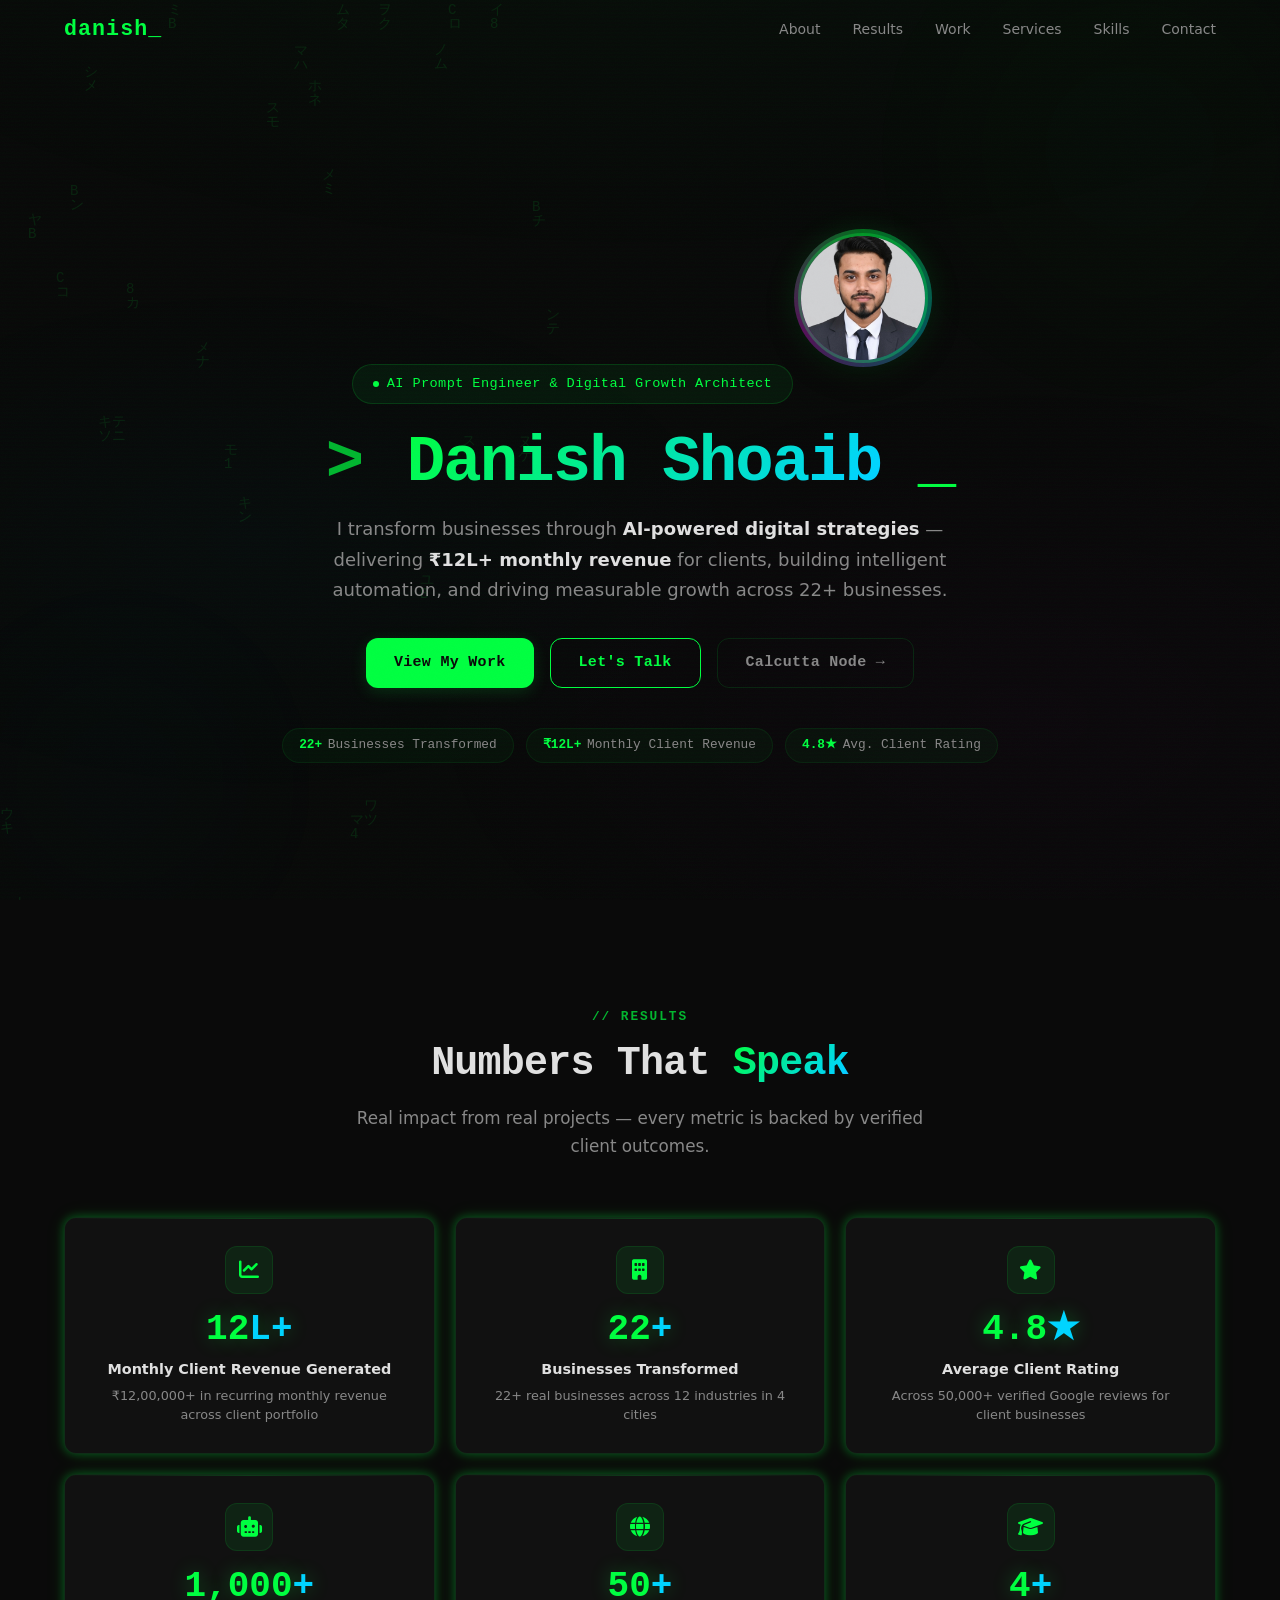
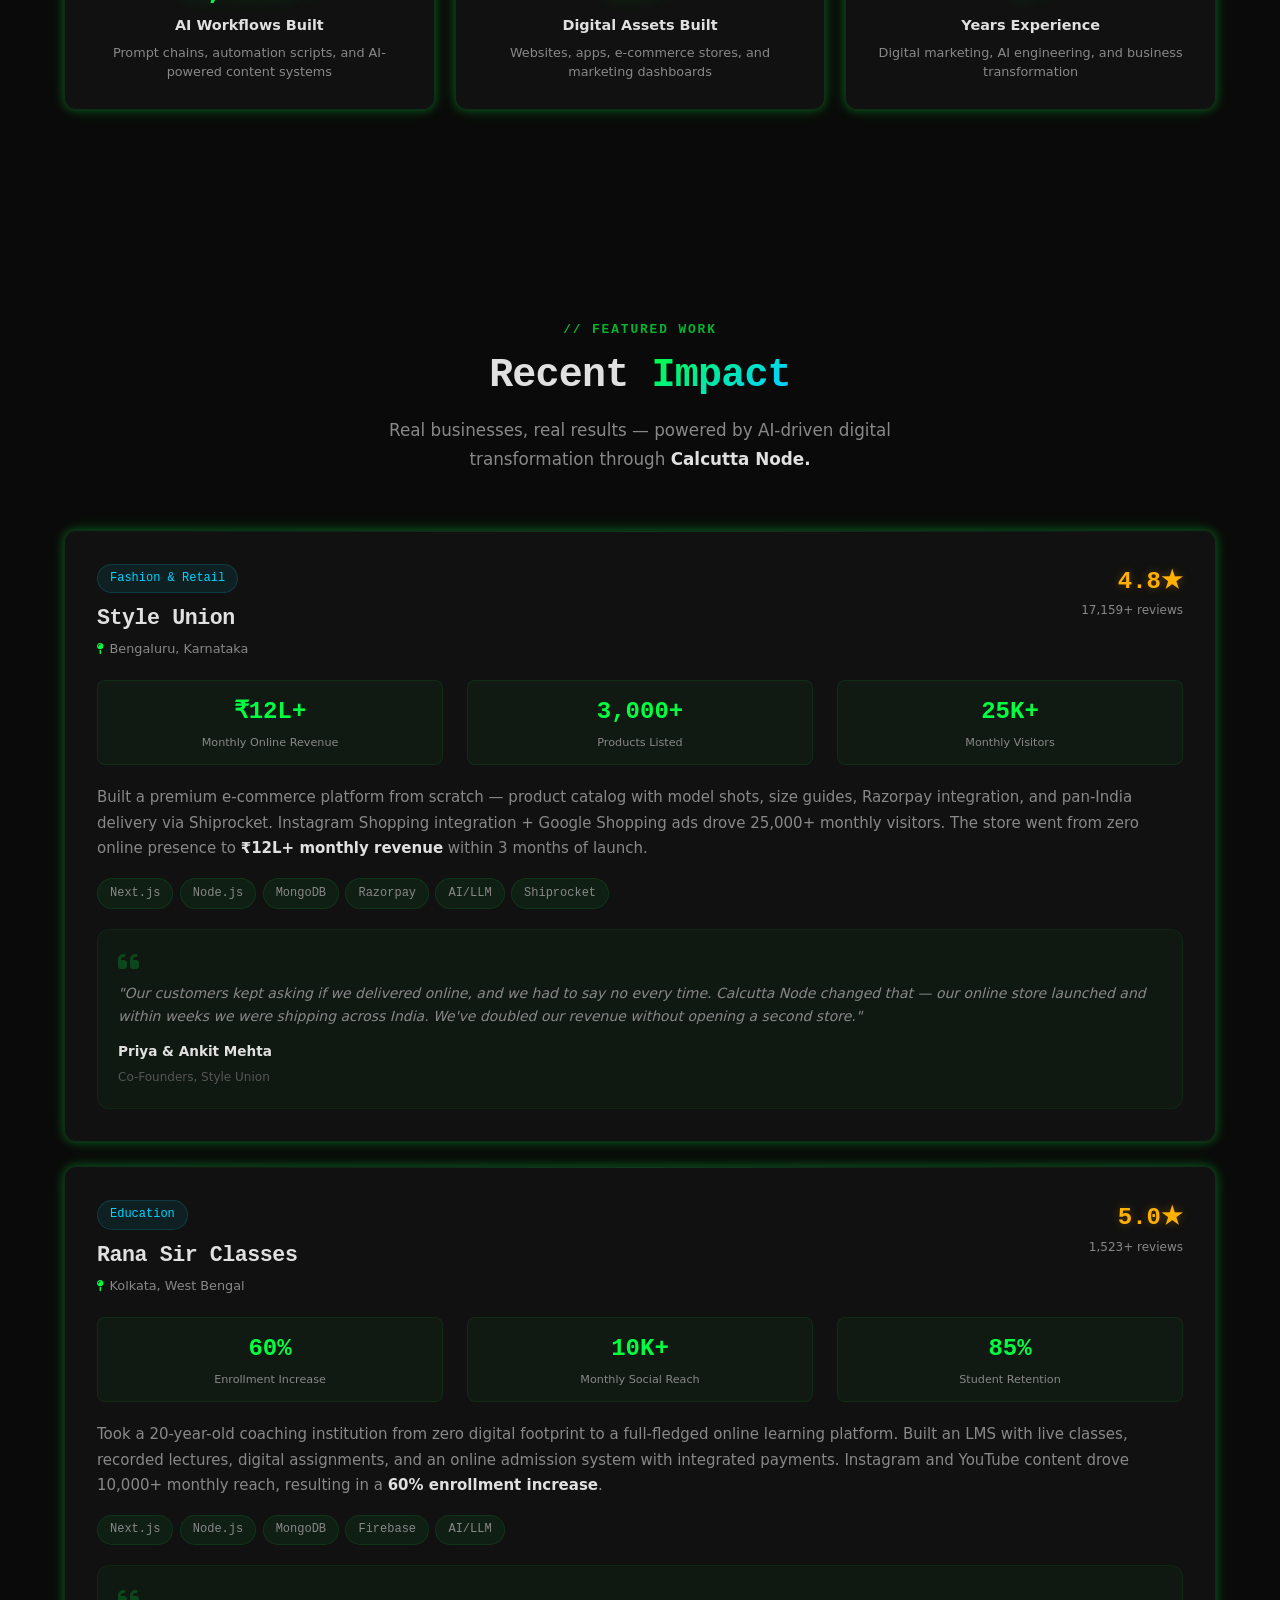
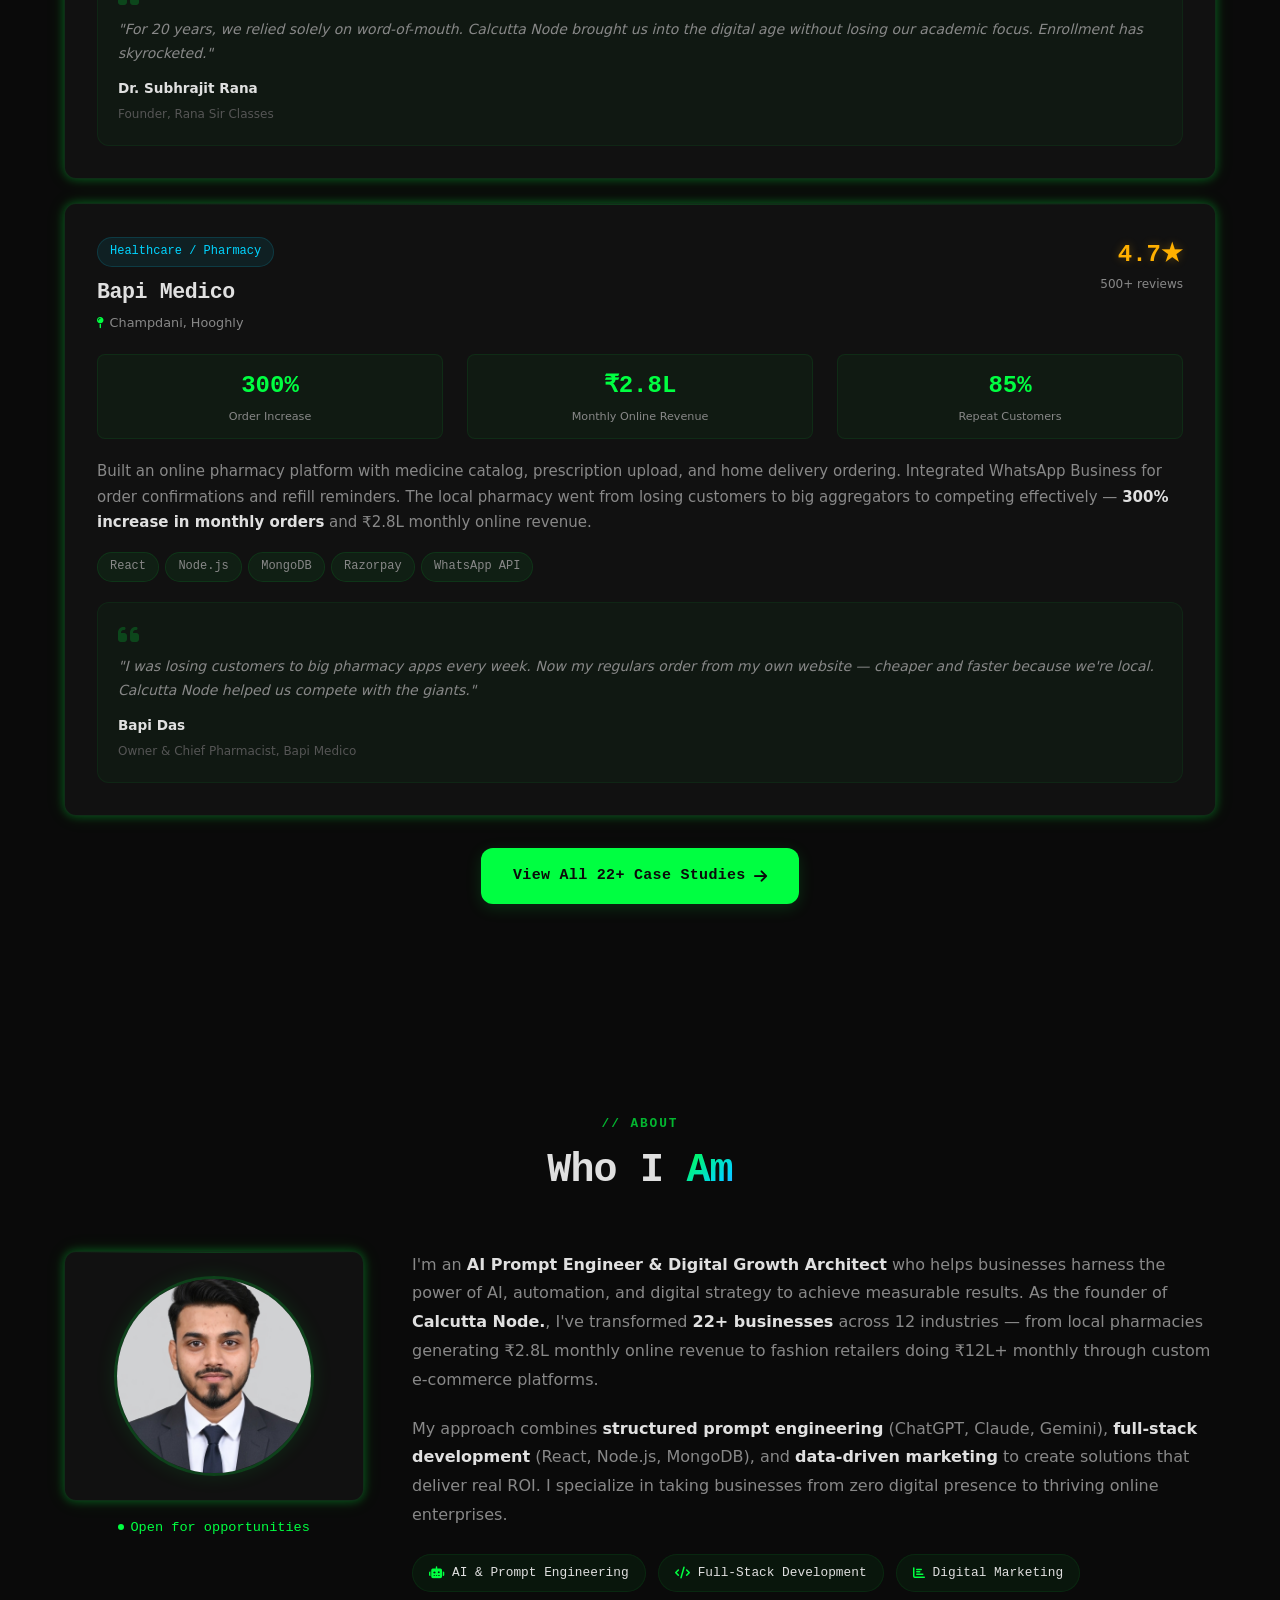
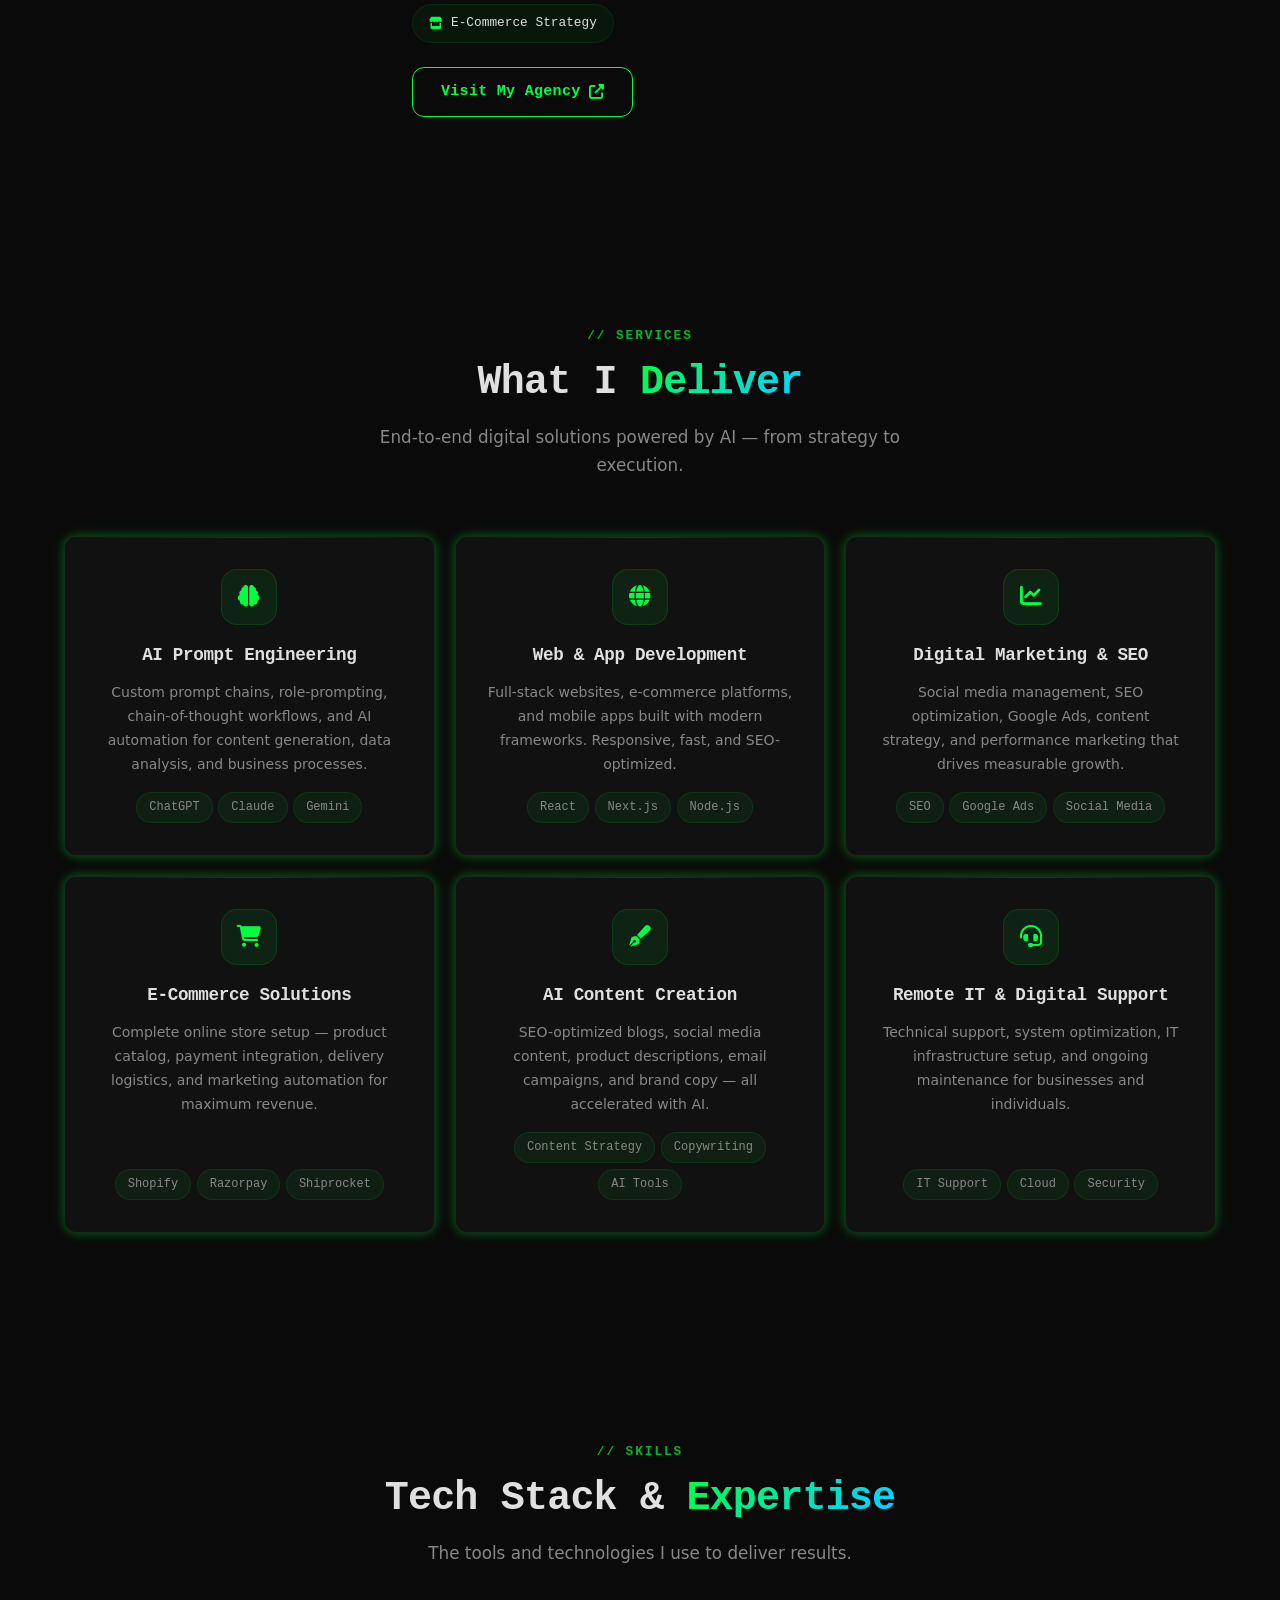
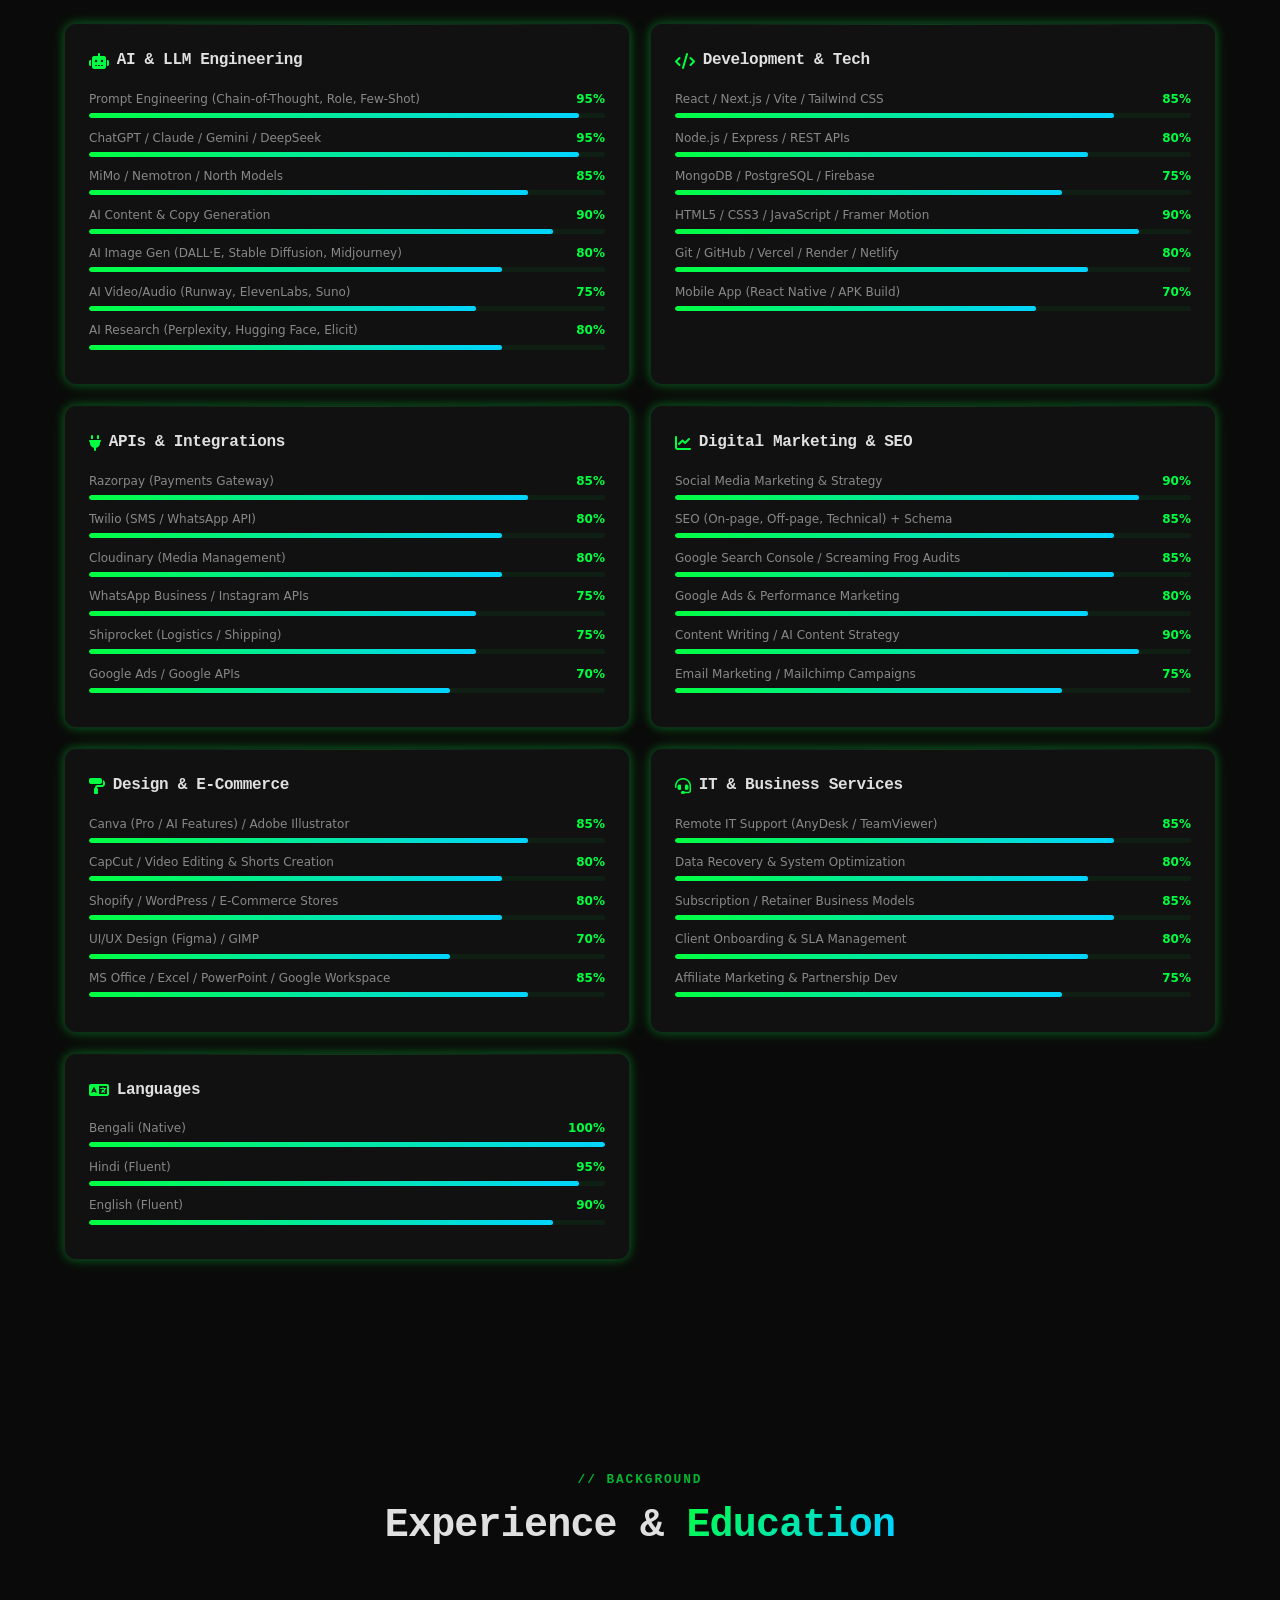
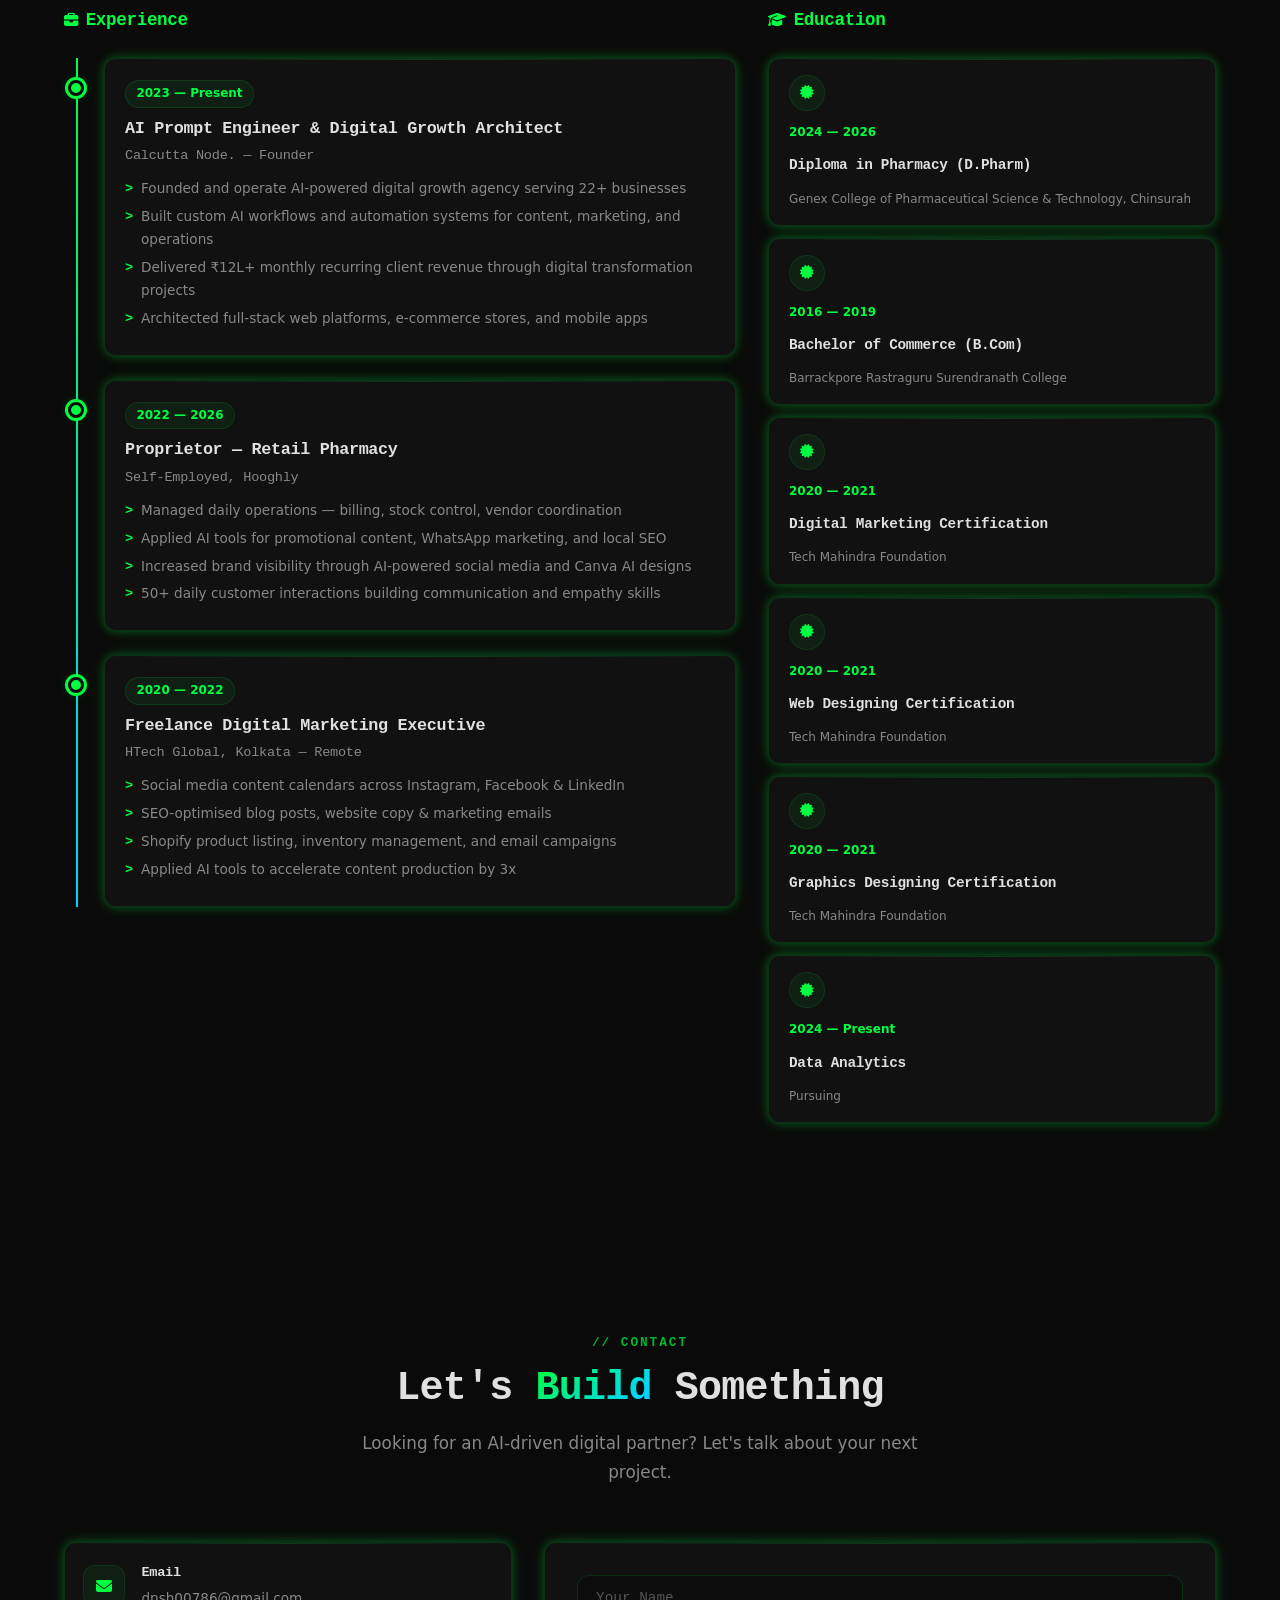
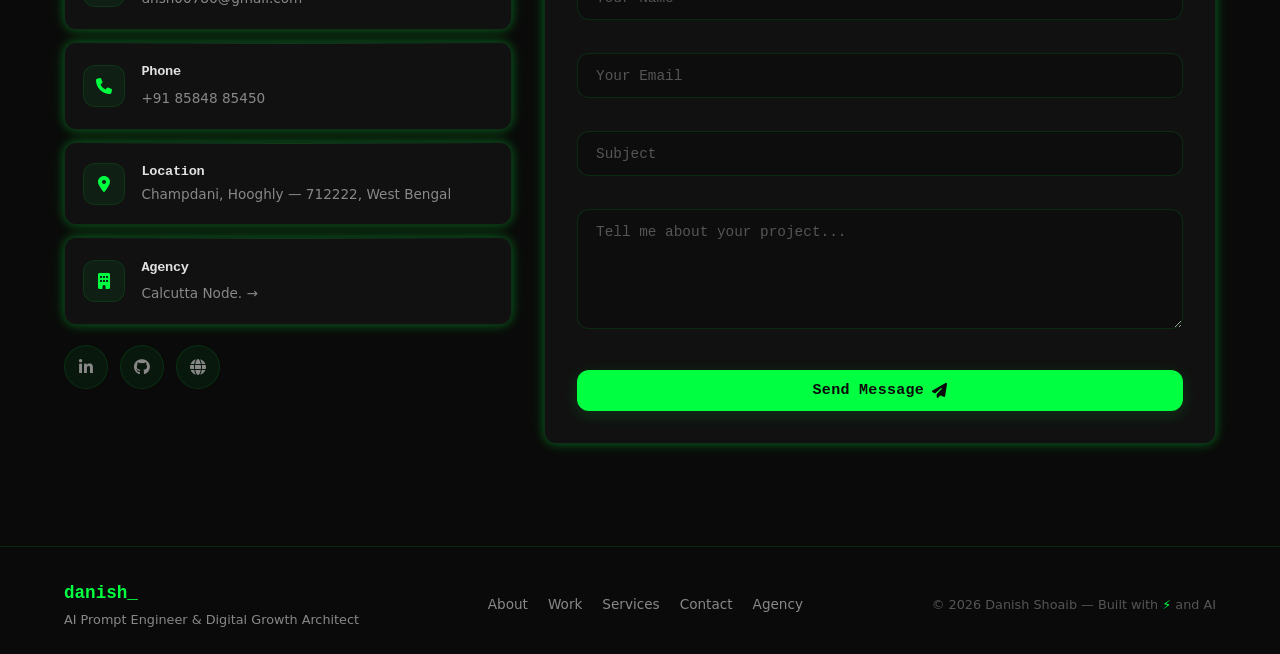
==== commit 8269db03: "Expand skills: add DeepSeek/MiMo/Nemotron/North AI models, APIs (Razorpay/Twilio/Cloudinary/WhatsApp" ====
--- a/index.html
+++ b/index.html
@@ -506,42 +506,68 @@
       </div>
       <div class="skills-grid">
         <div class="skill-category glass-card fade-in">
-          <h3><i class="fas fa-robot"></i> AI & Prompt Engineering</h3>
+          <h3><i class="fas fa-robot"></i> AI & LLM Engineering</h3>
           <div class="skill-bar-group">
             <div class="skill-bar"><div class="skill-bar-info"><span class="skill-bar-name">Prompt Engineering (Chain-of-Thought, Role, Few-Shot)</span><span class="skill-bar-pct">95%</span></div><div class="skill-bar-track"><div class="skill-bar-fill" data-width="95"></div></div></div>
-            <div class="skill-bar"><div class="skill-bar-info"><span class="skill-bar-name">ChatGPT / Claude / Gemini</span><span class="skill-bar-pct">95%</span></div><div class="skill-bar-track"><div class="skill-bar-fill" data-width="95"></div></div></div>
+            <div class="skill-bar"><div class="skill-bar-info"><span class="skill-bar-name">ChatGPT / Claude / Gemini / DeepSeek</span><span class="skill-bar-pct">95%</span></div><div class="skill-bar-track"><div class="skill-bar-fill" data-width="95"></div></div></div>
+            <div class="skill-bar"><div class="skill-bar-info"><span class="skill-bar-name">MiMo / Nemotron / North Models</span><span class="skill-bar-pct">85%</span></div><div class="skill-bar-track"><div class="skill-bar-fill" data-width="85"></div></div></div>
             <div class="skill-bar"><div class="skill-bar-info"><span class="skill-bar-name">AI Content & Copy Generation</span><span class="skill-bar-pct">90%</span></div><div class="skill-bar-track"><div class="skill-bar-fill" data-width="90"></div></div></div>
-            <div class="skill-bar"><div class="skill-bar-info"><span class="skill-bar-name">AI Workflow Automation</span><span class="skill-bar-pct">85%</span></div><div class="skill-bar-track"><div class="skill-bar-fill" data-width="85"></div></div></div>
-            <div class="skill-bar"><div class="skill-bar-info"><span class="skill-bar-name">Generative AI Tools (Canva AI, CapCut AI)</span><span class="skill-bar-pct">80%</span></div><div class="skill-bar-track"><div class="skill-bar-fill" data-width="80"></div></div></div>
+            <div class="skill-bar"><div class="skill-bar-info"><span class="skill-bar-name">AI Image Gen (DALL·E, Stable Diffusion, Midjourney)</span><span class="skill-bar-pct">80%</span></div><div class="skill-bar-track"><div class="skill-bar-fill" data-width="80"></div></div></div>
+            <div class="skill-bar"><div class="skill-bar-info"><span class="skill-bar-name">AI Video/Audio (Runway, ElevenLabs, Suno)</span><span class="skill-bar-pct">75%</span></div><div class="skill-bar-track"><div class="skill-bar-fill" data-width="75"></div></div></div>
+            <div class="skill-bar"><div class="skill-bar-info"><span class="skill-bar-name">AI Research (Perplexity, Hugging Face, Elicit)</span><span class="skill-bar-pct">80%</span></div><div class="skill-bar-track"><div class="skill-bar-fill" data-width="80"></div></div></div>
           </div>
         </div>
         <div class="skill-category glass-card fade-in">
           <h3><i class="fas fa-code"></i> Development & Tech</h3>
           <div class="skill-bar-group">
-            <div class="skill-bar"><div class="skill-bar-info"><span class="skill-bar-name">React / Next.js / Vite</span><span class="skill-bar-pct">85%</span></div><div class="skill-bar-track"><div class="skill-bar-fill" data-width="85"></div></div></div>
+            <div class="skill-bar"><div class="skill-bar-info"><span class="skill-bar-name">React / Next.js / Vite / Tailwind CSS</span><span class="skill-bar-pct">85%</span></div><div class="skill-bar-track"><div class="skill-bar-fill" data-width="85"></div></div></div>
             <div class="skill-bar"><div class="skill-bar-info"><span class="skill-bar-name">Node.js / Express / REST APIs</span><span class="skill-bar-pct">80%</span></div><div class="skill-bar-track"><div class="skill-bar-fill" data-width="80"></div></div></div>
             <div class="skill-bar"><div class="skill-bar-info"><span class="skill-bar-name">MongoDB / PostgreSQL / Firebase</span><span class="skill-bar-pct">75%</span></div><div class="skill-bar-track"><div class="skill-bar-fill" data-width="75"></div></div></div>
-            <div class="skill-bar"><div class="skill-bar-info"><span class="skill-bar-name">HTML5 / CSS3 / Tailwind / JavaScript</span><span class="skill-bar-pct">90%</span></div><div class="skill-bar-track"><div class="skill-bar-fill" data-width="90"></div></div></div>
-            <div class="skill-bar"><div class="skill-bar-info"><span class="skill-bar-name">Git / GitHub / Vercel / Render</span><span class="skill-bar-pct">80%</span></div><div class="skill-bar-track"><div class="skill-bar-fill" data-width="80"></div></div></div>
+            <div class="skill-bar"><div class="skill-bar-info"><span class="skill-bar-name">HTML5 / CSS3 / JavaScript / Framer Motion</span><span class="skill-bar-pct">90%</span></div><div class="skill-bar-track"><div class="skill-bar-fill" data-width="90"></div></div></div>
+            <div class="skill-bar"><div class="skill-bar-info"><span class="skill-bar-name">Git / GitHub / Vercel / Render / Netlify</span><span class="skill-bar-pct">80%</span></div><div class="skill-bar-track"><div class="skill-bar-fill" data-width="80"></div></div></div>
+            <div class="skill-bar"><div class="skill-bar-info"><span class="skill-bar-name">Mobile App (React Native / APK Build)</span><span class="skill-bar-pct">70%</span></div><div class="skill-bar-track"><div class="skill-bar-fill" data-width="70"></div></div></div>
           </div>
         </div>
         <div class="skill-category glass-card fade-in">
-          <h3><i class="fas fa-chart-line"></i> Digital Marketing</h3>
+          <h3><i class="fas fa-plug"></i> APIs & Integrations</h3>
+          <div class="skill-bar-group">
+            <div class="skill-bar"><div class="skill-bar-info"><span class="skill-bar-name">Razorpay (Payments Gateway)</span><span class="skill-bar-pct">85%</span></div><div class="skill-bar-track"><div class="skill-bar-fill" data-width="85"></div></div></div>
+            <div class="skill-bar"><div class="skill-bar-info"><span class="skill-bar-name">Twilio (SMS / WhatsApp API)</span><span class="skill-bar-pct">80%</span></div><div class="skill-bar-track"><div class="skill-bar-fill" data-width="80"></div></div></div>
+            <div class="skill-bar"><div class="skill-bar-info"><span class="skill-bar-name">Cloudinary (Media Management)</span><span class="skill-bar-pct">80%</span></div><div class="skill-bar-track"><div class="skill-bar-fill" data-width="80"></div></div></div>
+            <div class="skill-bar"><div class="skill-bar-info"><span class="skill-bar-name">WhatsApp Business / Instagram APIs</span><span class="skill-bar-pct">75%</span></div><div class="skill-bar-track"><div class="skill-bar-fill" data-width="75"></div></div></div>
+            <div class="skill-bar"><div class="skill-bar-info"><span class="skill-bar-name">Shiprocket (Logistics / Shipping)</span><span class="skill-bar-pct">75%</span></div><div class="skill-bar-track"><div class="skill-bar-fill" data-width="75"></div></div></div>
+            <div class="skill-bar"><div class="skill-bar-info"><span class="skill-bar-name">Google Ads / Google APIs</span><span class="skill-bar-pct">70%</span></div><div class="skill-bar-track"><div class="skill-bar-fill" data-width="70"></div></div></div>
+          </div>
+        </div>
+        <div class="skill-category glass-card fade-in">
+          <h3><i class="fas fa-chart-line"></i> Digital Marketing & SEO</h3>
           <div class="skill-bar-group">
             <div class="skill-bar"><div class="skill-bar-info"><span class="skill-bar-name">Social Media Marketing & Strategy</span><span class="skill-bar-pct">90%</span></div><div class="skill-bar-track"><div class="skill-bar-fill" data-width="90"></div></div></div>
-            <div class="skill-bar"><div class="skill-bar-info"><span class="skill-bar-name">SEO (On-page, Off-page, Technical)</span><span class="skill-bar-pct">85%</span></div><div class="skill-bar-track"><div class="skill-bar-fill" data-width="85"></div></div></div>
+            <div class="skill-bar"><div class="skill-bar-info"><span class="skill-bar-name">SEO (On-page, Off-page, Technical) + Schema</span><span class="skill-bar-pct">85%</span></div><div class="skill-bar-track"><div class="skill-bar-fill" data-width="85"></div></div></div>
+            <div class="skill-bar"><div class="skill-bar-info"><span class="skill-bar-name">Google Search Console / Screaming Frog Audits</span><span class="skill-bar-pct">85%</span></div><div class="skill-bar-track"><div class="skill-bar-fill" data-width="85"></div></div></div>
             <div class="skill-bar"><div class="skill-bar-info"><span class="skill-bar-name">Google Ads & Performance Marketing</span><span class="skill-bar-pct">80%</span></div><div class="skill-bar-track"><div class="skill-bar-fill" data-width="80"></div></div></div>
-            <div class="skill-bar"><div class="skill-bar-info"><span class="skill-bar-name">Content Writing & Strategy</span><span class="skill-bar-pct">90%</span></div><div class="skill-bar-track"><div class="skill-bar-fill" data-width="90"></div></div></div>
-            <div class="skill-bar"><div class="skill-bar-info"><span class="skill-bar-name">Email Marketing & Campaigns</span><span class="skill-bar-pct">75%</span></div><div class="skill-bar-track"><div class="skill-bar-fill" data-width="75"></div></div></div>
+            <div class="skill-bar"><div class="skill-bar-info"><span class="skill-bar-name">Content Writing / AI Content Strategy</span><span class="skill-bar-pct">90%</span></div><div class="skill-bar-track"><div class="skill-bar-fill" data-width="90"></div></div></div>
+            <div class="skill-bar"><div class="skill-bar-info"><span class="skill-bar-name">Email Marketing / Mailchimp Campaigns</span><span class="skill-bar-pct">75%</span></div><div class="skill-bar-track"><div class="skill-bar-fill" data-width="75"></div></div></div>
           </div>
         </div>
         <div class="skill-category glass-card fade-in">
           <h3><i class="fas fa-paint-roller"></i> Design & E-Commerce</h3>
           <div class="skill-bar-group">
-            <div class="skill-bar"><div class="skill-bar-info"><span class="skill-bar-name">Canva / Adobe Illustrator / CapCut</span><span class="skill-bar-pct">85%</span></div><div class="skill-bar-track"><div class="skill-bar-fill" data-width="85"></div></div></div>
-            <div class="skill-bar"><div class="skill-bar-info"><span class="skill-bar-name">Shopify / WordPress / E-Commerce</span><span class="skill-bar-pct">80%</span></div><div class="skill-bar-track"><div class="skill-bar-fill" data-width="80"></div></div></div>
-            <div class="skill-bar"><div class="skill-bar-info"><span class="skill-bar-name">UI/UX Design (Figma)</span><span class="skill-bar-pct">70%</span></div><div class="skill-bar-track"><div class="skill-bar-fill" data-width="70"></div></div></div>
-            <div class="skill-bar"><div class="skill-bar-info"><span class="skill-bar-name">MS Office / Excel / PowerPoint</span><span class="skill-bar-pct">85%</span></div><div class="skill-bar-track"><div class="skill-bar-fill" data-width="85"></div></div></div>
+            <div class="skill-bar"><div class="skill-bar-info"><span class="skill-bar-name">Canva (Pro / AI Features) / Adobe Illustrator</span><span class="skill-bar-pct">85%</span></div><div class="skill-bar-track"><div class="skill-bar-fill" data-width="85"></div></div></div>
+            <div class="skill-bar"><div class="skill-bar-info"><span class="skill-bar-name">CapCut / Video Editing & Shorts Creation</span><span class="skill-bar-pct">80%</span></div><div class="skill-bar-track"><div class="skill-bar-fill" data-width="80"></div></div></div>
+            <div class="skill-bar"><div class="skill-bar-info"><span class="skill-bar-name">Shopify / WordPress / E-Commerce Stores</span><span class="skill-bar-pct">80%</span></div><div class="skill-bar-track"><div class="skill-bar-fill" data-width="80"></div></div></div>
+            <div class="skill-bar"><div class="skill-bar-info"><span class="skill-bar-name">UI/UX Design (Figma) / GIMP</span><span class="skill-bar-pct">70%</span></div><div class="skill-bar-track"><div class="skill-bar-fill" data-width="70"></div></div></div>
+            <div class="skill-bar"><div class="skill-bar-info"><span class="skill-bar-name">MS Office / Excel / PowerPoint / Google Workspace</span><span class="skill-bar-pct">85%</span></div><div class="skill-bar-track"><div class="skill-bar-fill" data-width="85"></div></div></div>
+          </div>
+        </div>
+        <div class="skill-category glass-card fade-in">
+          <h3><i class="fas fa-headset"></i> IT & Business Services</h3>
+          <div class="skill-bar-group">
+            <div class="skill-bar"><div class="skill-bar-info"><span class="skill-bar-name">Remote IT Support (AnyDesk / TeamViewer)</span><span class="skill-bar-pct">85%</span></div><div class="skill-bar-track"><div class="skill-bar-fill" data-width="85"></div></div></div>
+            <div class="skill-bar"><div class="skill-bar-info"><span class="skill-bar-name">Data Recovery & System Optimization</span><span class="skill-bar-pct">80%</span></div><div class="skill-bar-track"><div class="skill-bar-fill" data-width="80"></div></div></div>
+            <div class="skill-bar"><div class="skill-bar-info"><span class="skill-bar-name">Subscription / Retainer Business Models</span><span class="skill-bar-pct">85%</span></div><div class="skill-bar-track"><div class="skill-bar-fill" data-width="85"></div></div></div>
+            <div class="skill-bar"><div class="skill-bar-info"><span class="skill-bar-name">Client Onboarding & SLA Management</span><span class="skill-bar-pct">80%</span></div><div class="skill-bar-track"><div class="skill-bar-fill" data-width="80"></div></div></div>
+            <div class="skill-bar"><div class="skill-bar-info"><span class="skill-bar-name">Affiliate Marketing & Partnership Dev</span><span class="skill-bar-pct">75%</span></div><div class="skill-bar-track"><div class="skill-bar-fill" data-width="75"></div></div></div>
           </div>
         </div>
         <div class="skill-category glass-card fade-in">
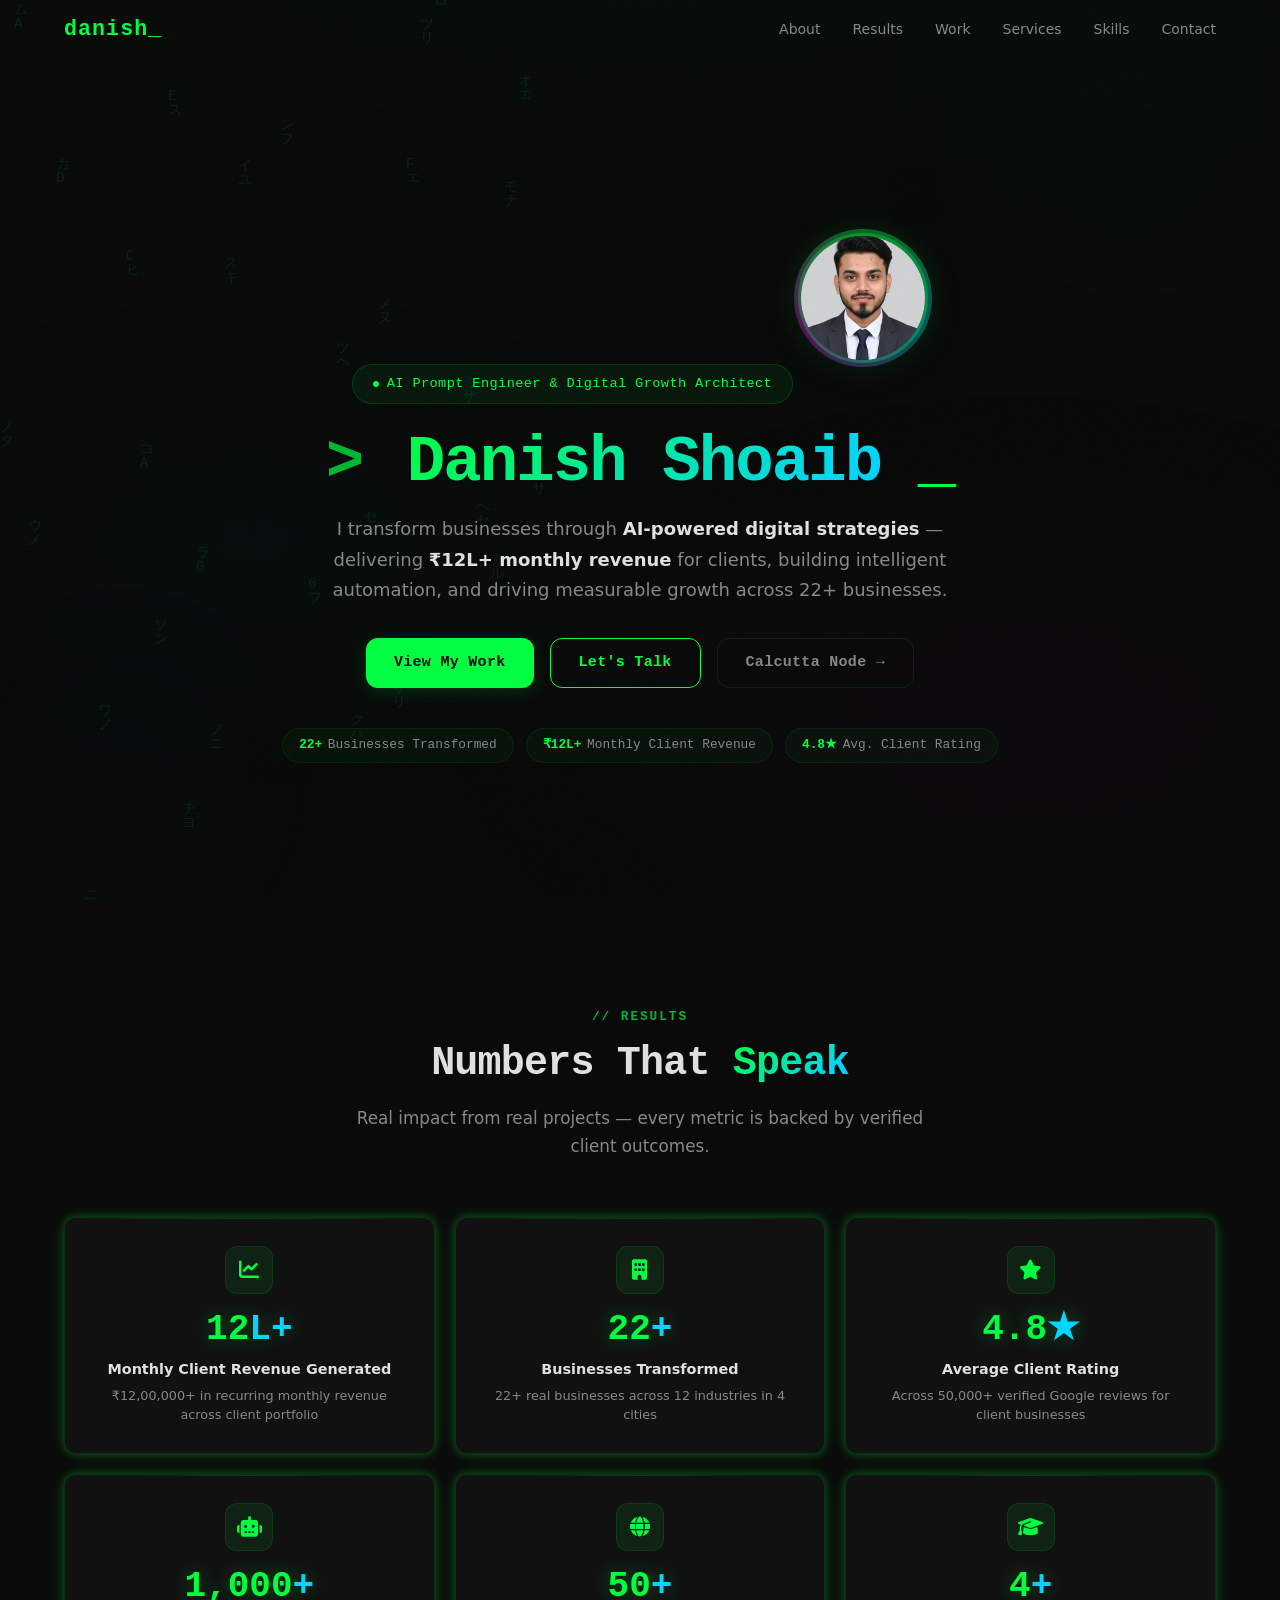
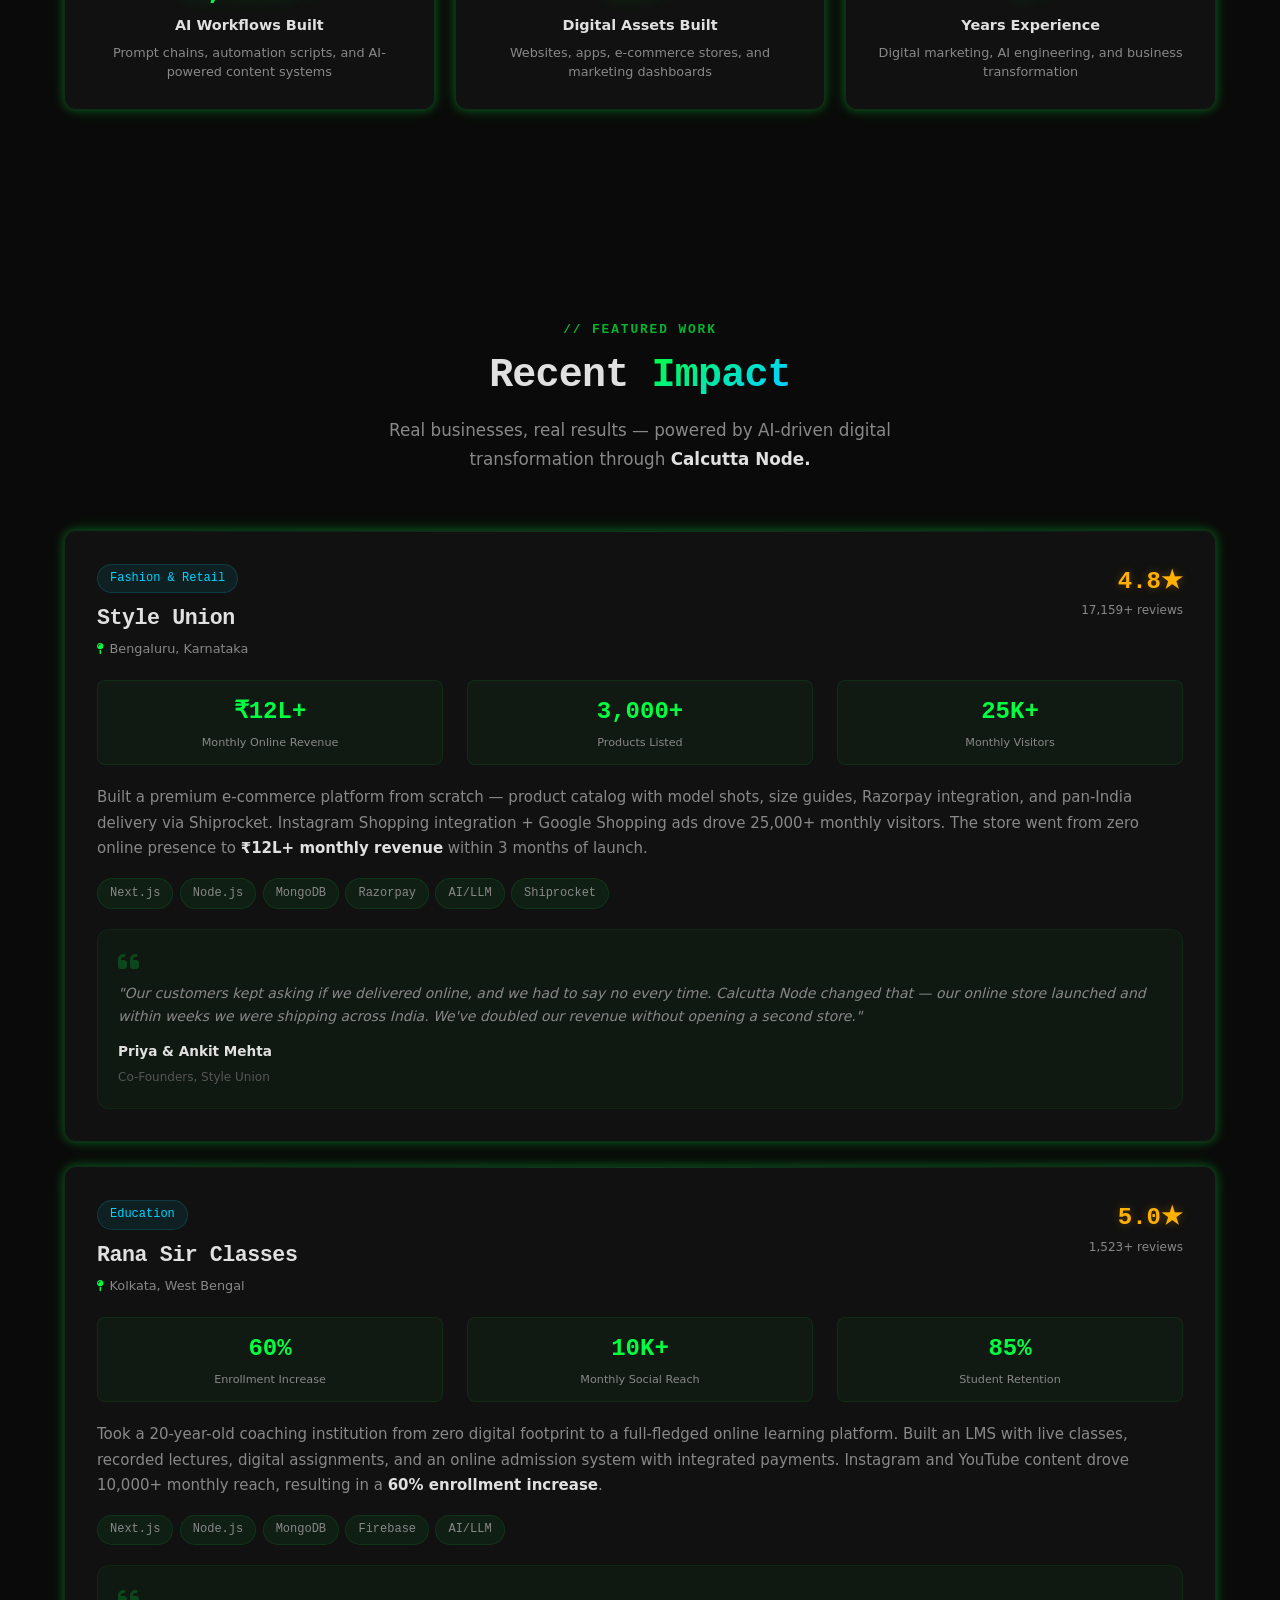
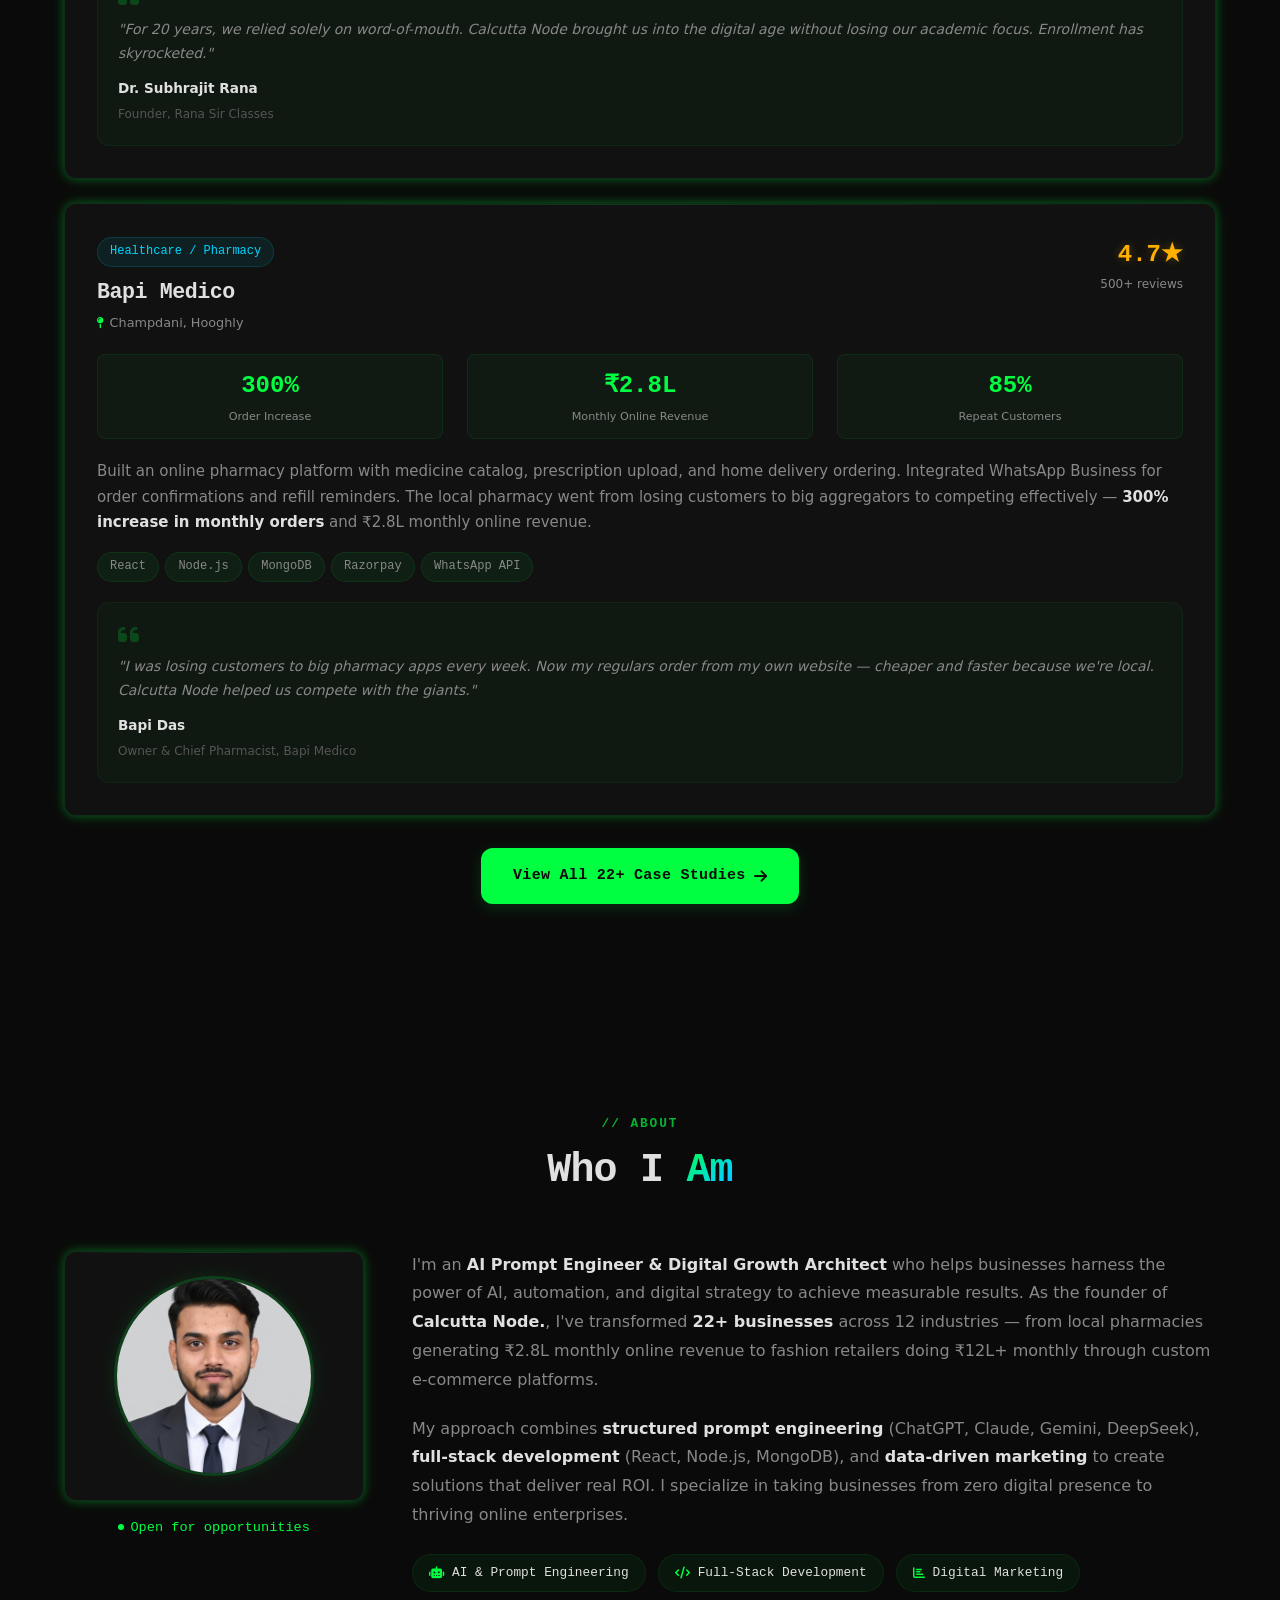
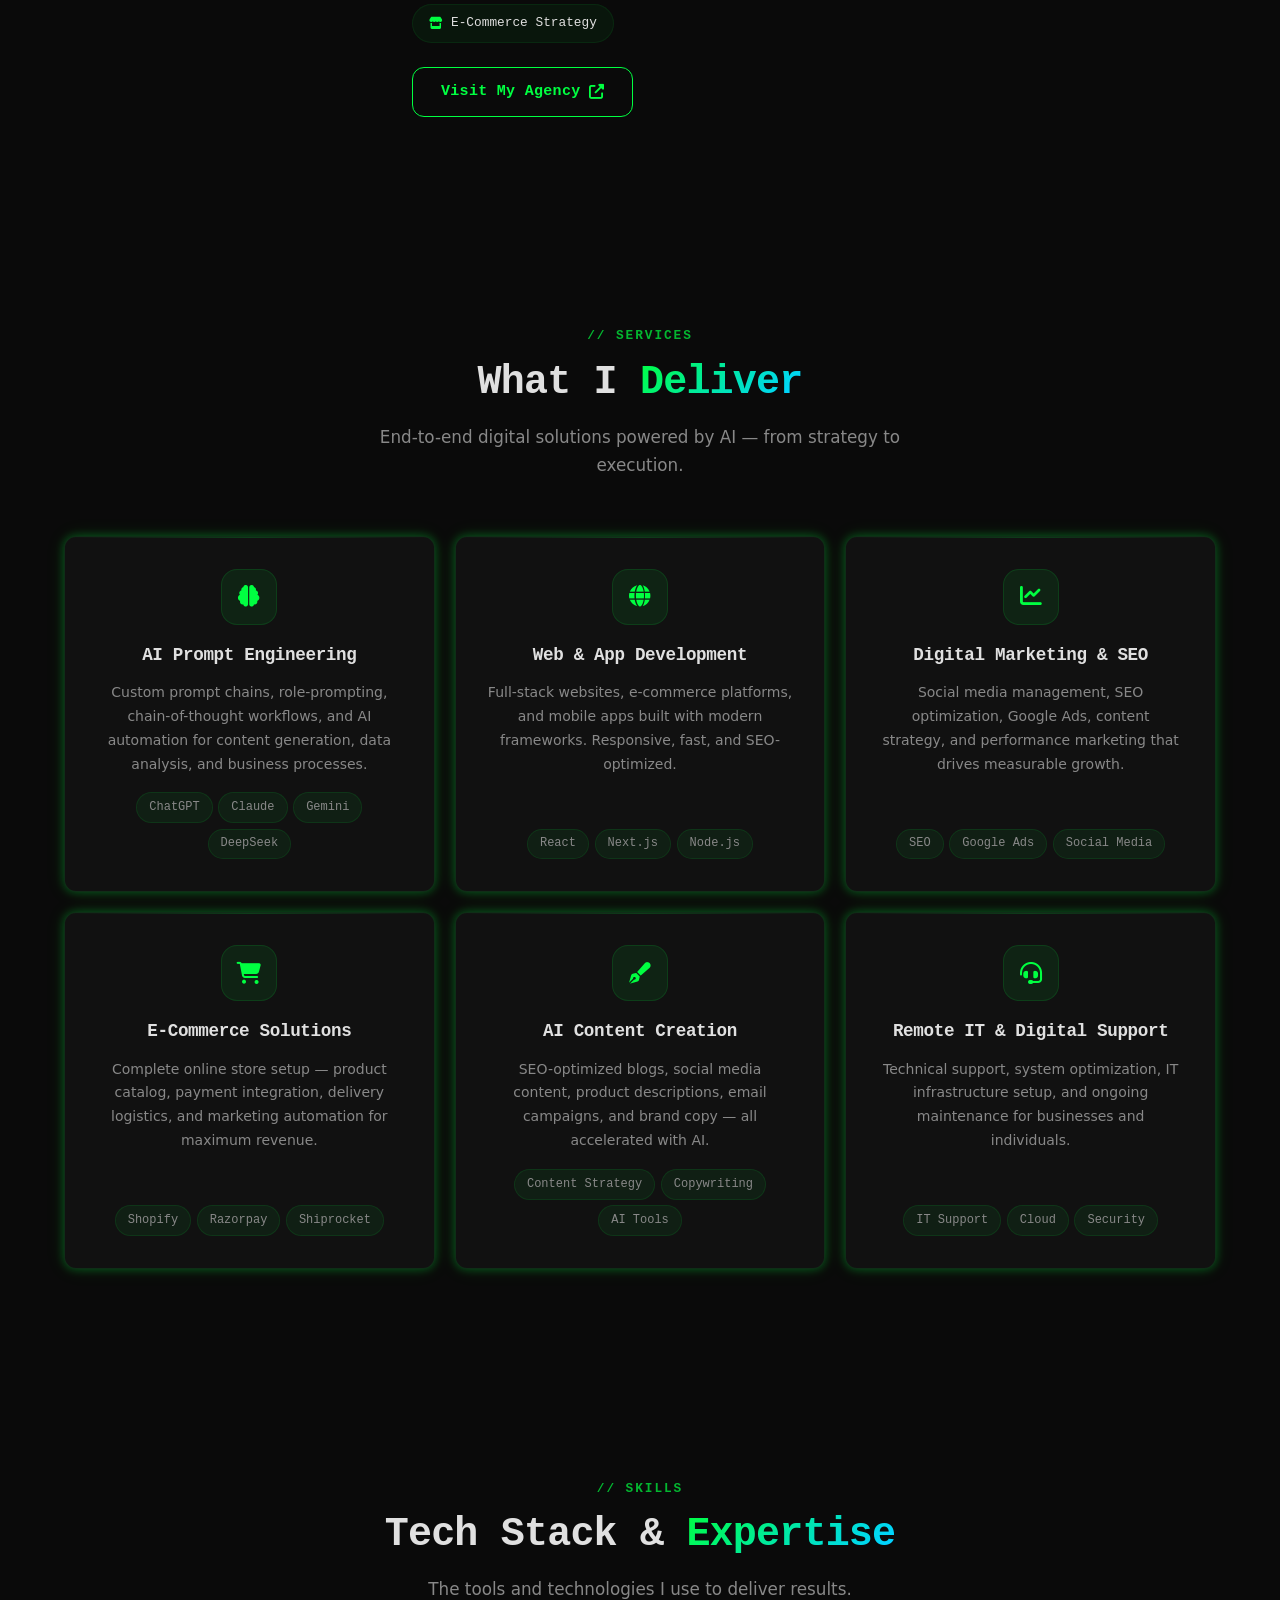
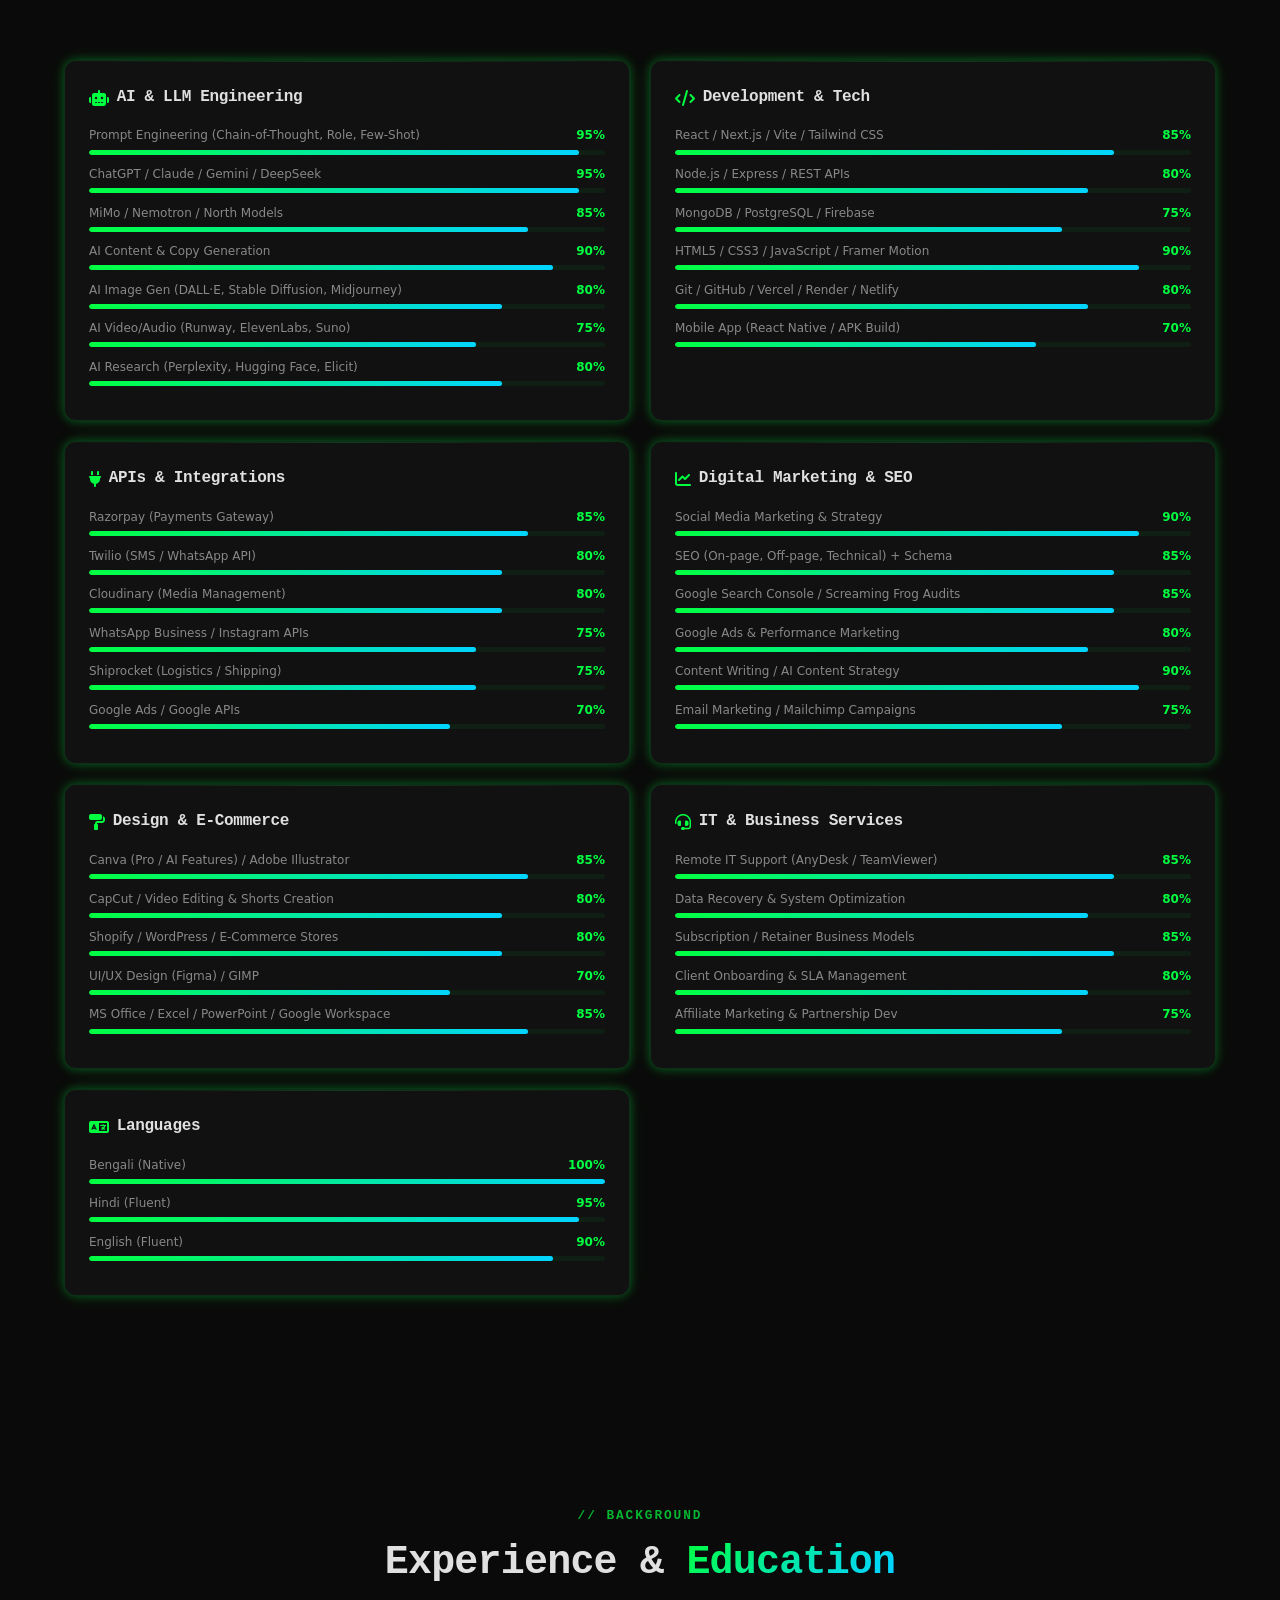
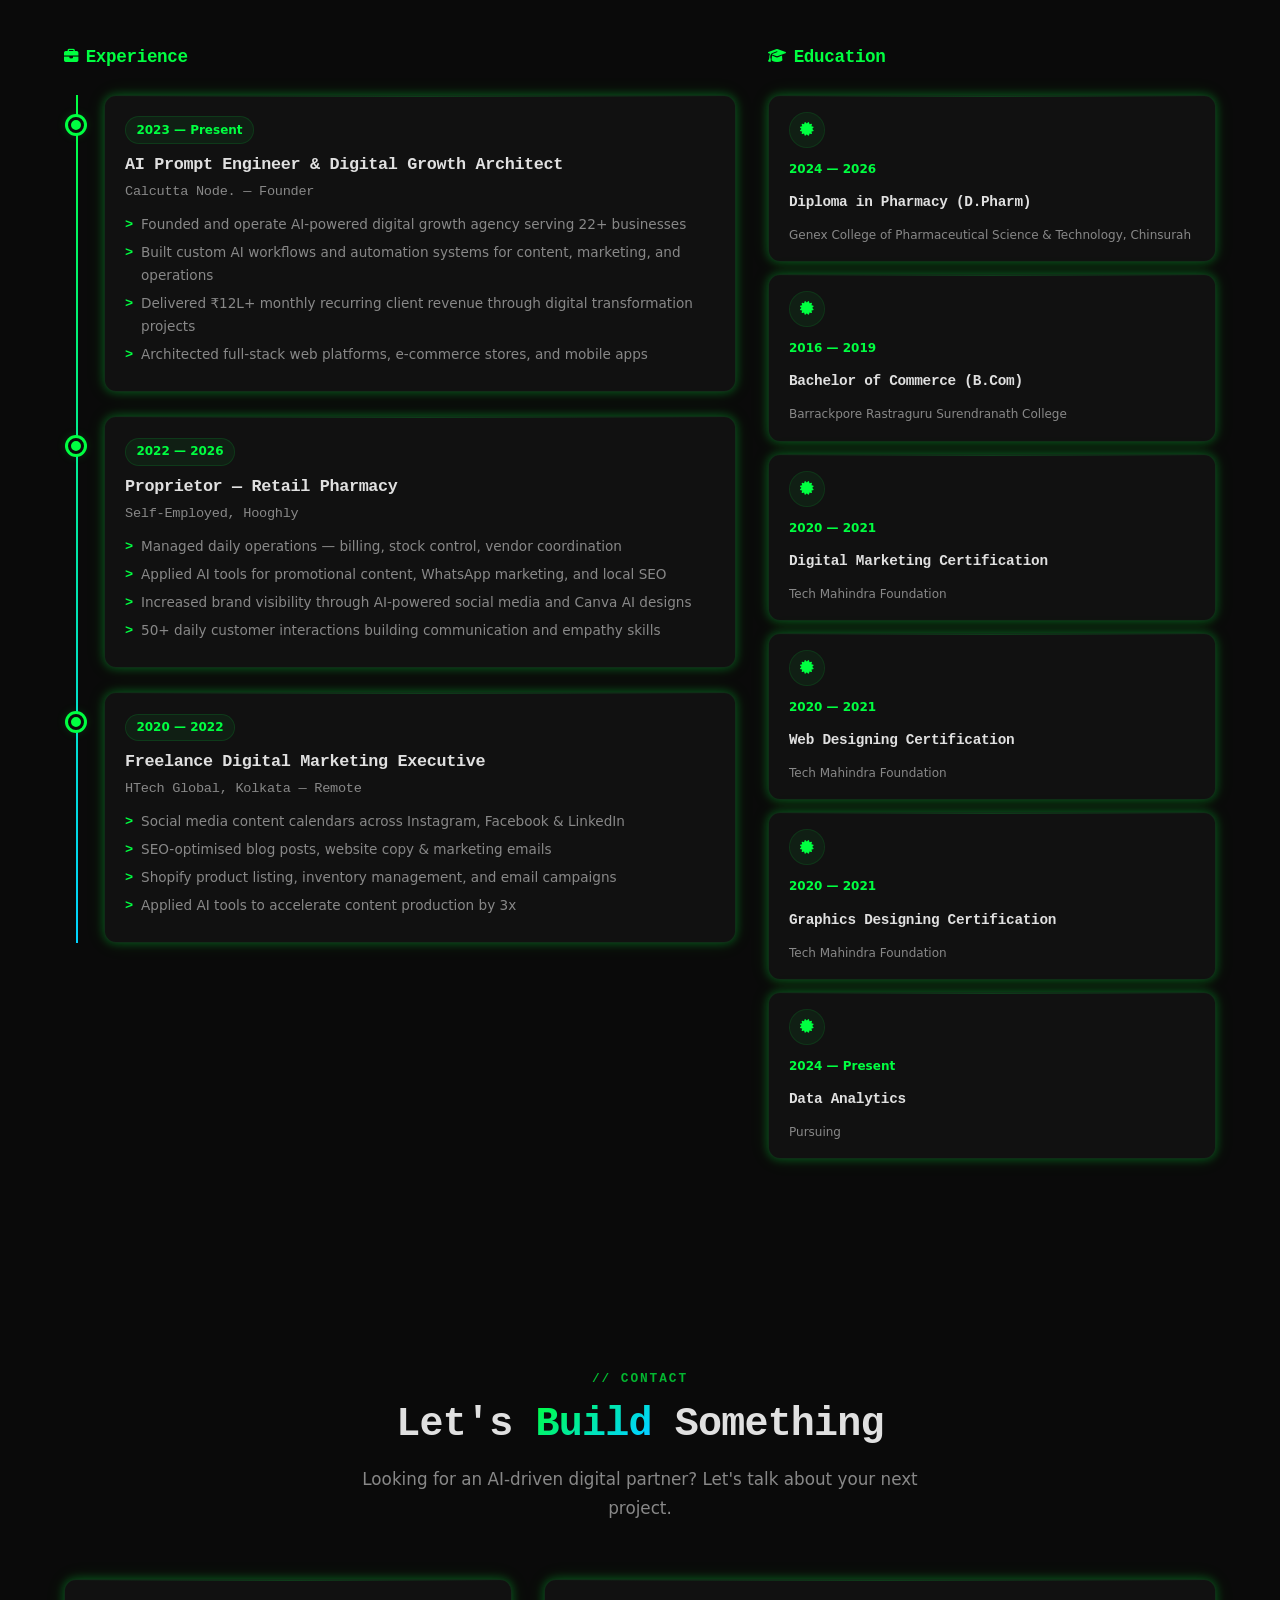
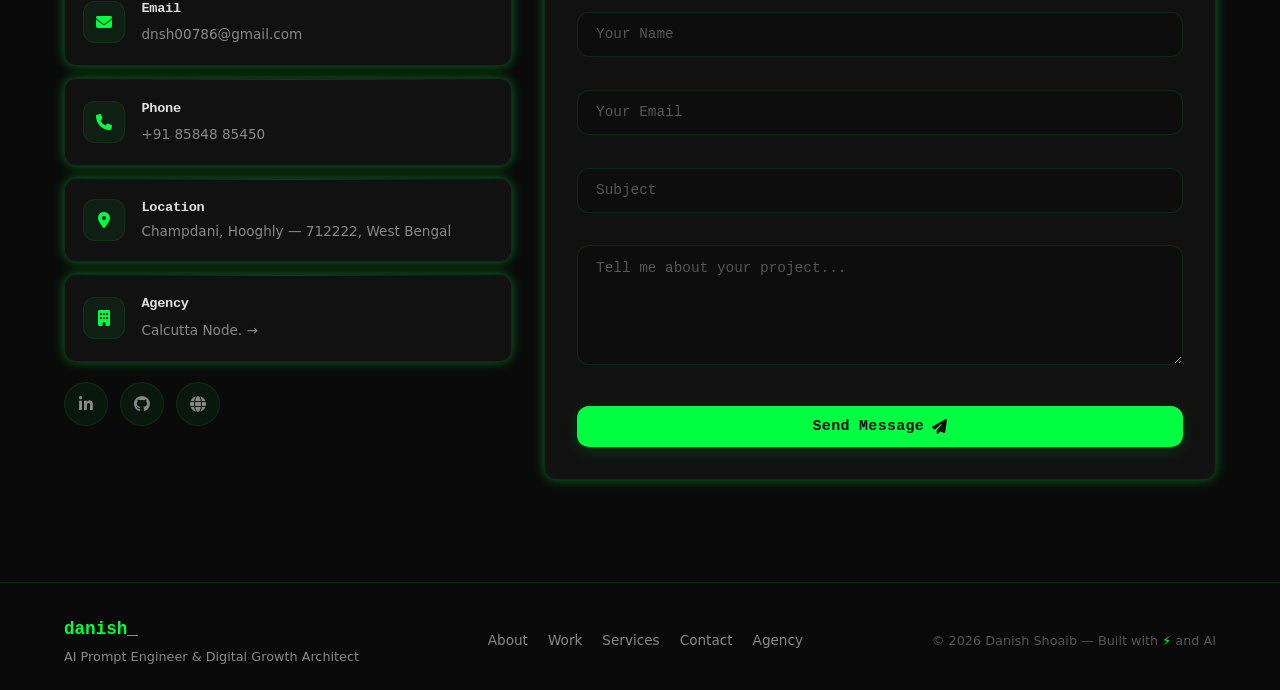
==== commit 38df9ad5: "Polish: fix form subject field conflict, expand about section to include DeepSeek, add DeepSeek tag " ====
--- a/index.html
+++ b/index.html
@@ -393,7 +393,7 @@
             I'm an <strong>AI Prompt Engineer & Digital Growth Architect</strong> who helps businesses harness the power of AI, automation, and digital strategy to achieve measurable results. As the founder of <strong>Calcutta Node.</strong>, I've transformed <strong>22+ businesses</strong> across 12 industries — from local pharmacies generating ₹2.8L monthly online revenue to fashion retailers doing ₹12L+ monthly through custom e-commerce platforms.
           </p>
           <p class="about-text">
-            My approach combines <strong>structured prompt engineering</strong> (ChatGPT, Claude, Gemini), <strong>full-stack development</strong> (React, Node.js, MongoDB), and <strong>data-driven marketing</strong> to create solutions that deliver real ROI. I specialize in taking businesses from zero digital presence to thriving online enterprises.
+            My approach combines <strong>structured prompt engineering</strong> (ChatGPT, Claude, Gemini, DeepSeek), <strong>full-stack development</strong> (React, Node.js, MongoDB), and <strong>data-driven marketing</strong> to create solutions that deliver real ROI. I specialize in taking businesses from zero digital presence to thriving online enterprises.
           </p>
           <div class="about-badges">
             <div class="about-badge">
@@ -440,6 +440,7 @@
             <span class="tag">ChatGPT</span>
             <span class="tag">Claude</span>
             <span class="tag">Gemini</span>
+            <span class="tag">DeepSeek</span>
           </div>
         </div>
         <div class="service-card glass-card tilt-card fade-in" data-tilt>
@@ -730,6 +731,7 @@
           <input type="hidden" name="_subject" value="Portfolio Contact - Danish Shoaib" />
           <input type="hidden" name="_captcha" value="false" />
           <input type="hidden" name="_next" value="https://danishkagit.github.io/portfolio/" />
+          <input type="text" name="_honey" style="display:none" />
           <div class="form-group">
             <label for="formName" class="sr-only">Your Name</label>
             <input type="text" id="formName" name="name" class="glass-input" placeholder="Your Name" required aria-required="true" autocomplete="name" minlength="2" maxlength="100" />
@@ -742,7 +744,7 @@
           </div>
           <div class="form-group">
             <label for="formSubject" class="sr-only">Subject</label>
-            <input type="text" id="formSubject" name="_subject" class="glass-input" placeholder="Subject" required aria-required="true" minlength="3" maxlength="200" />
+            <input type="text" id="formSubject" name="subject" class="glass-input" placeholder="Subject" required aria-required="true" minlength="3" maxlength="200" />
             <span class="form-error" role="alert" aria-live="polite"></span>
           </div>
           <div class="form-group">
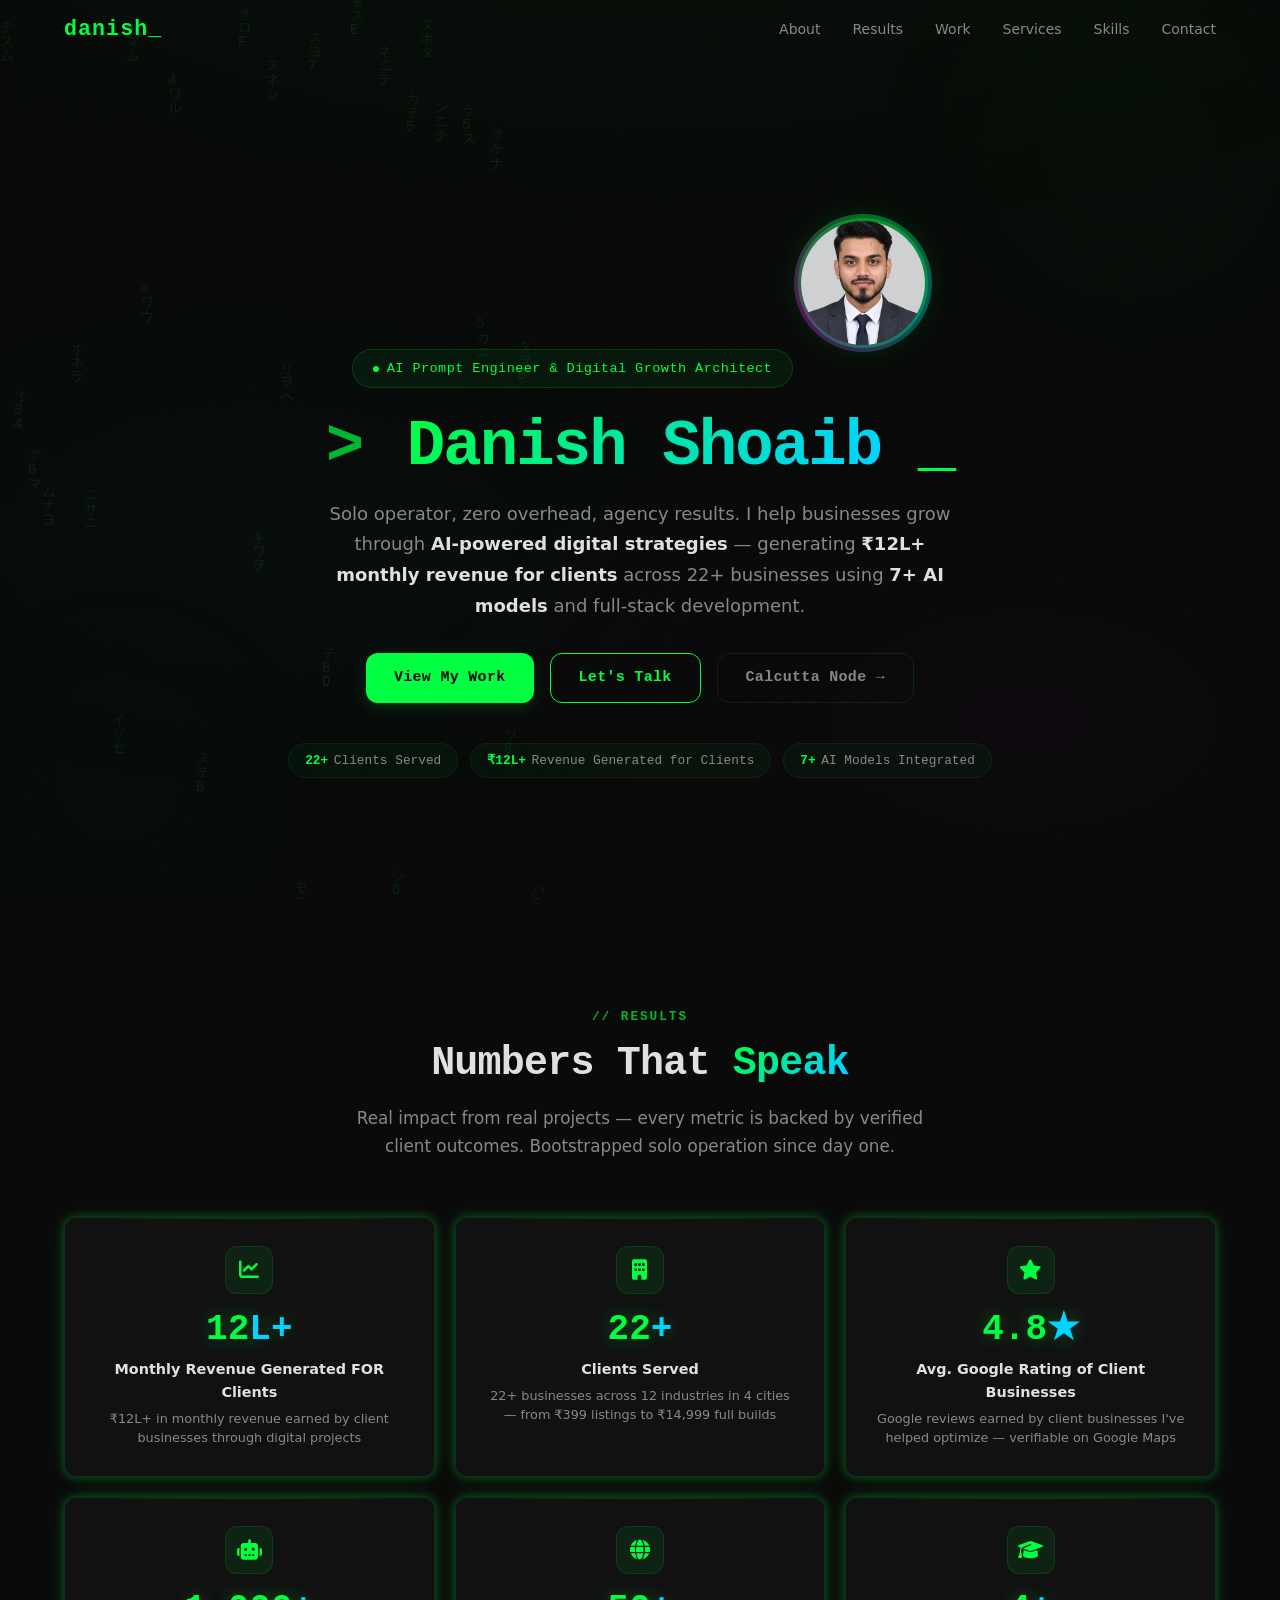
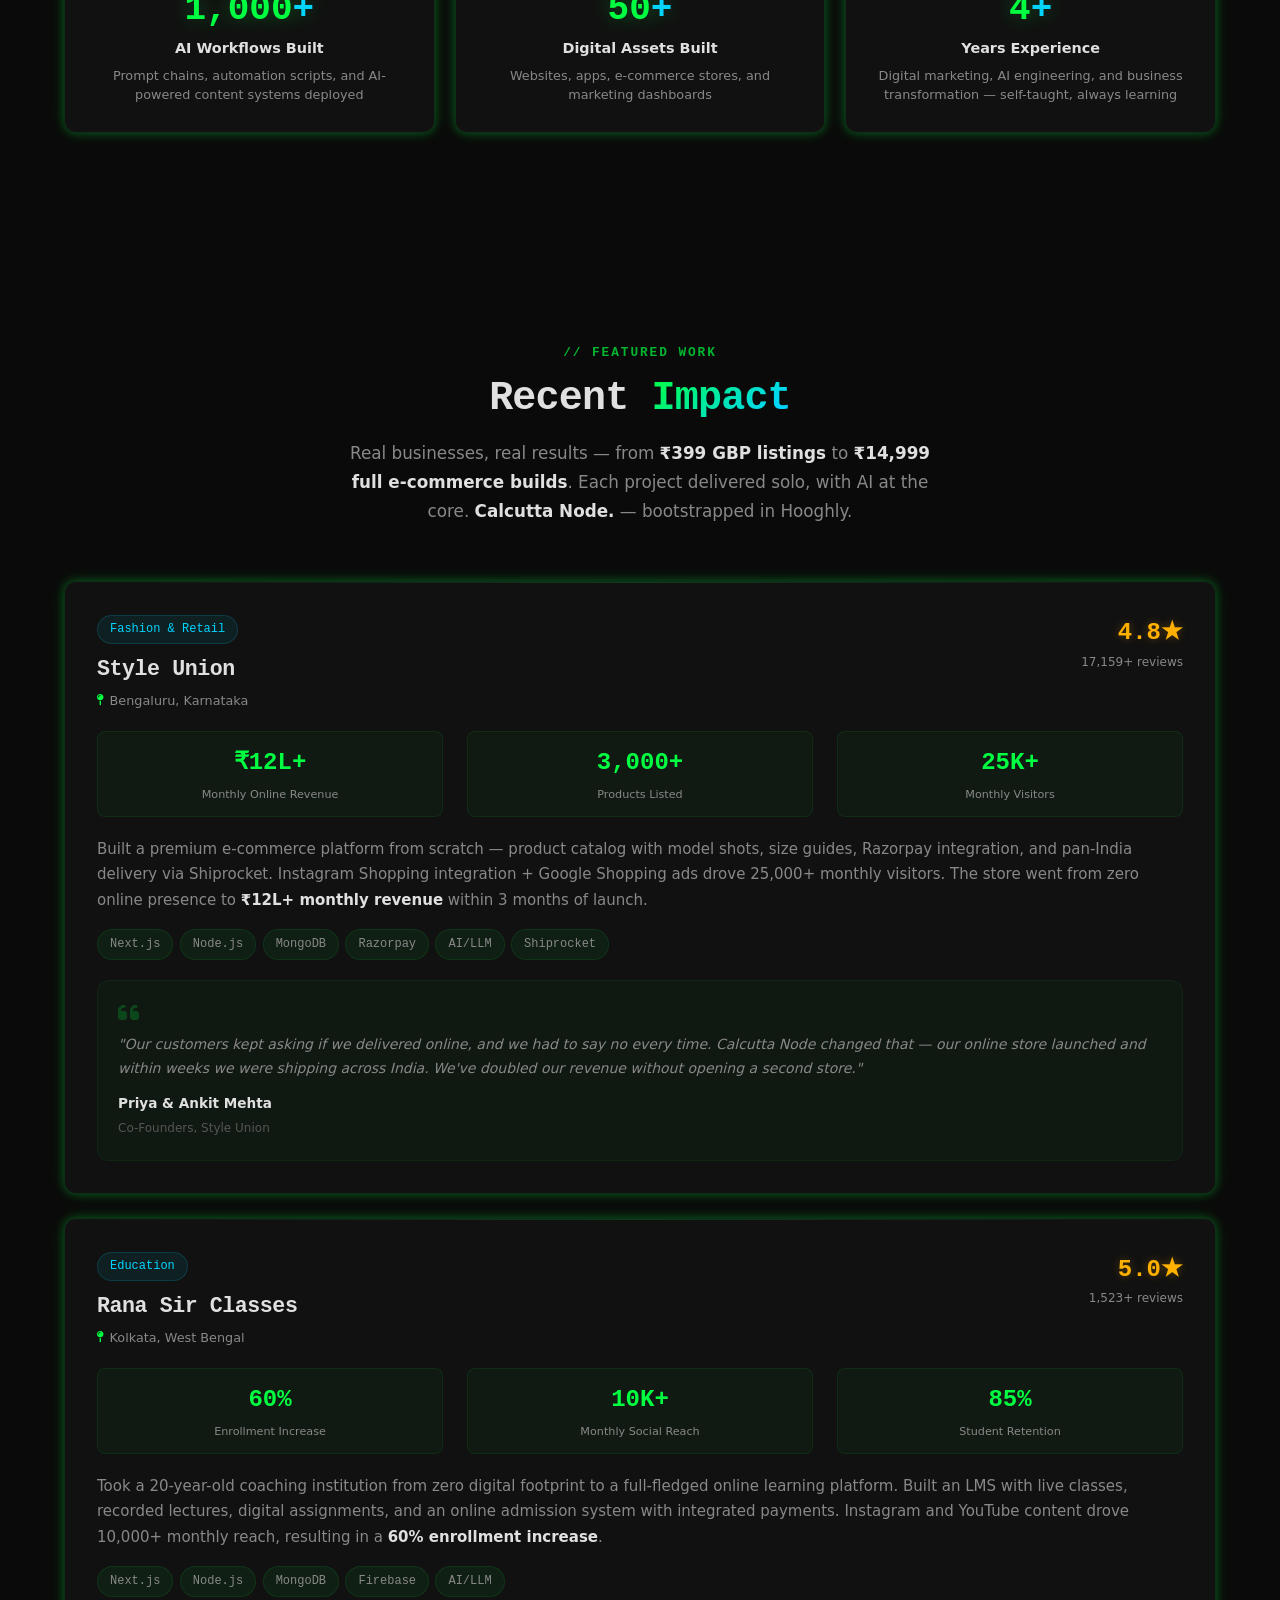
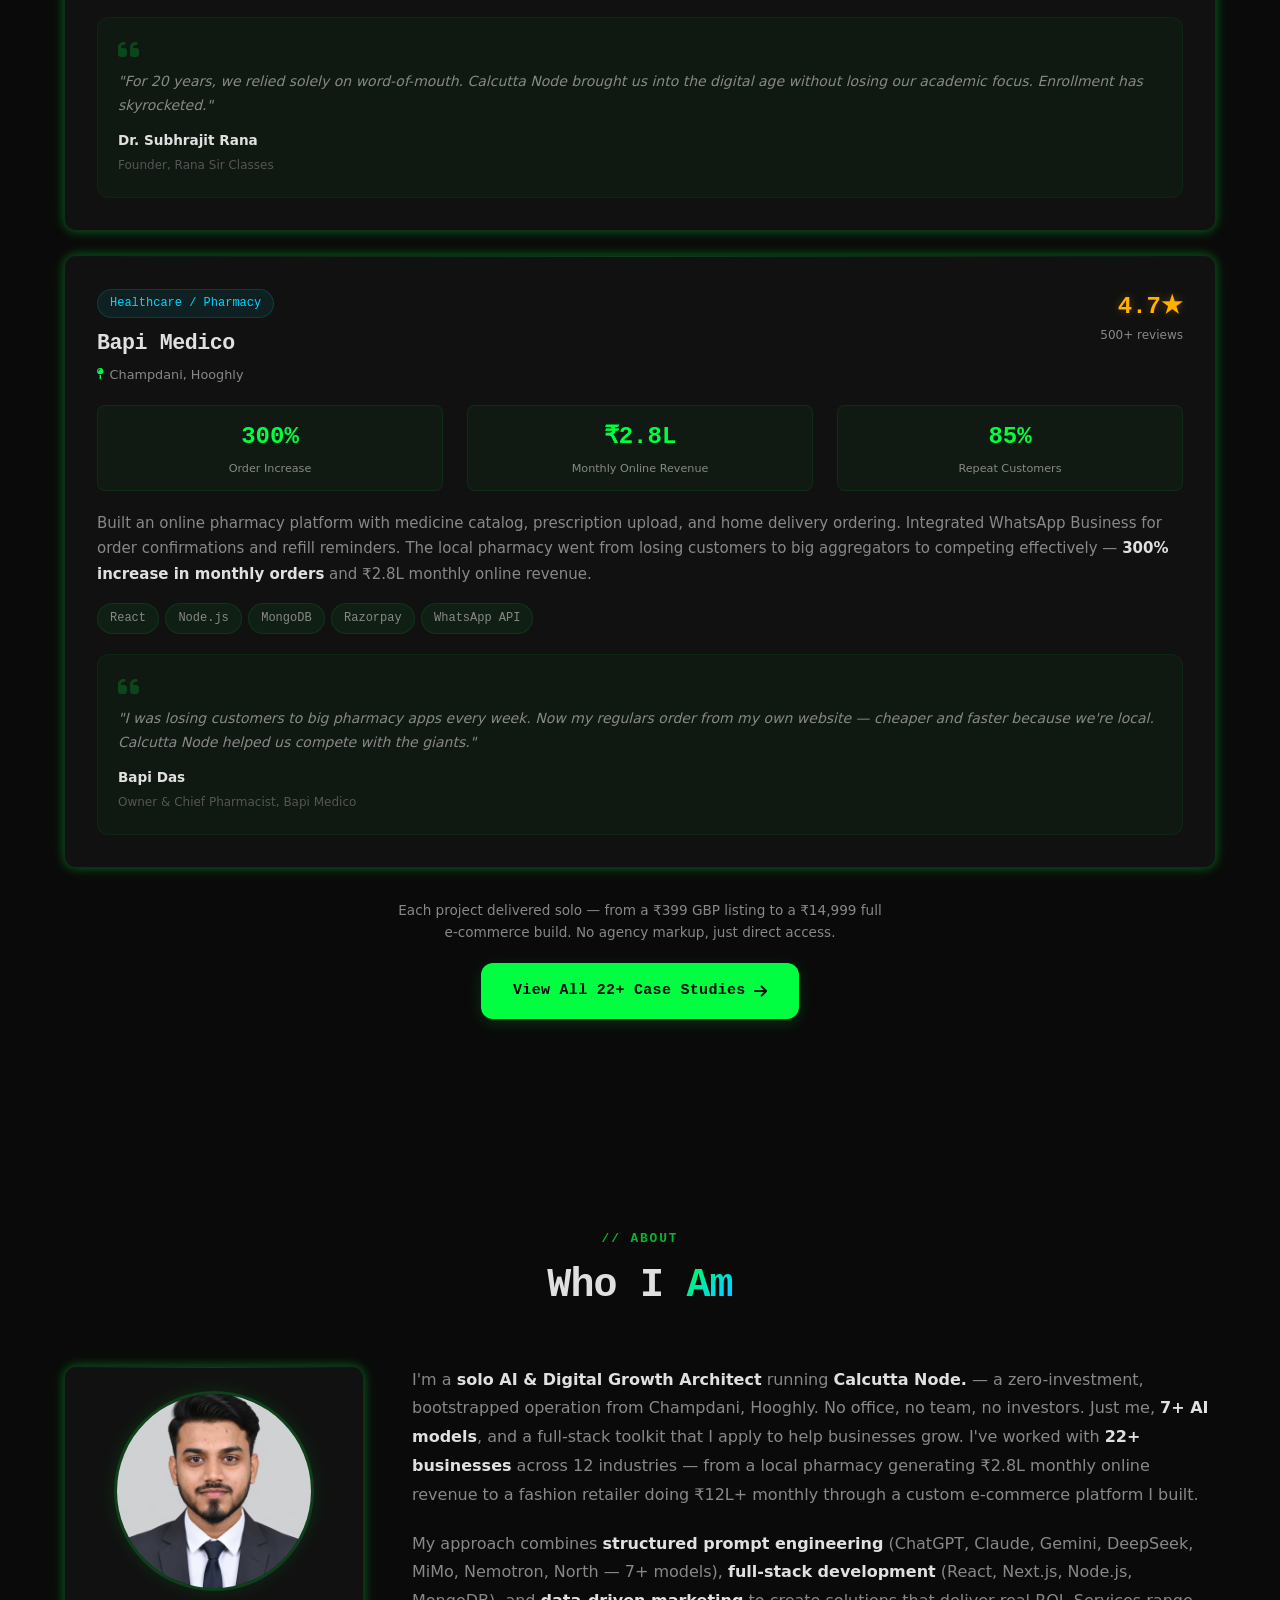
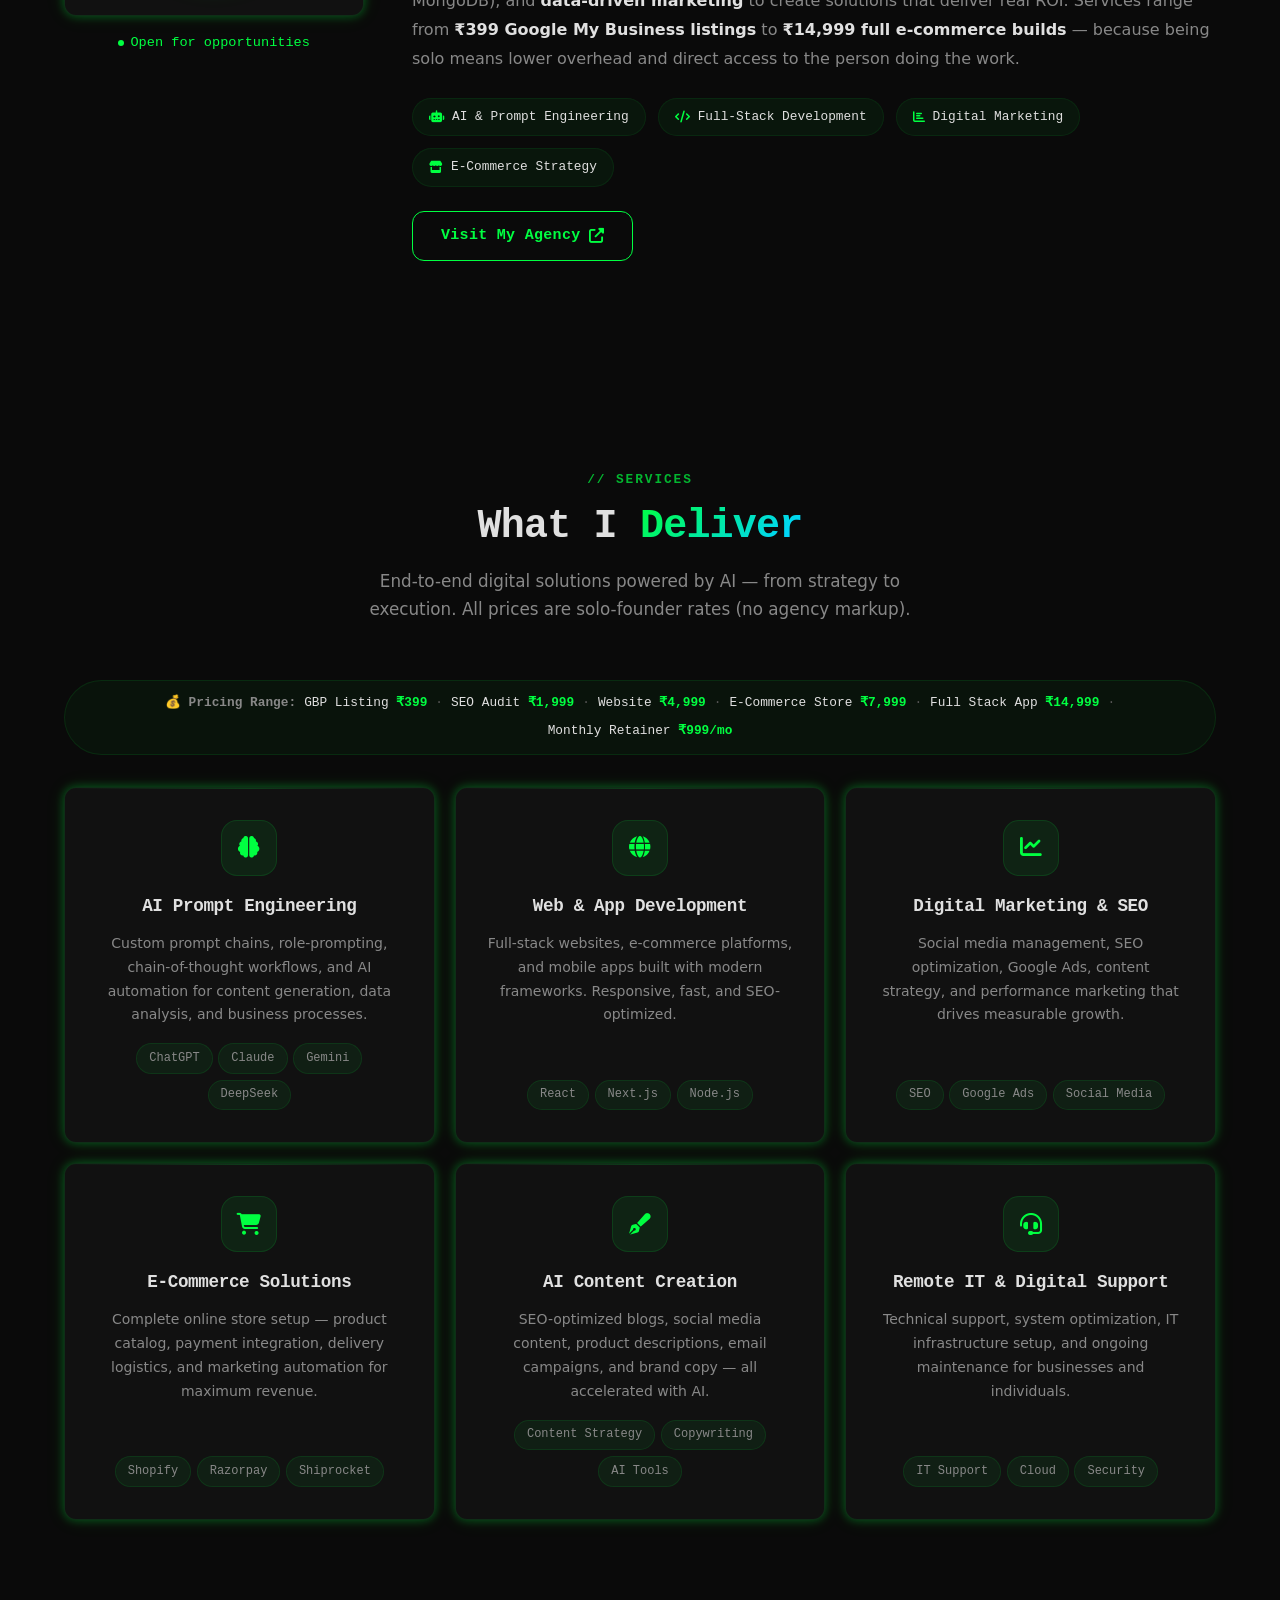
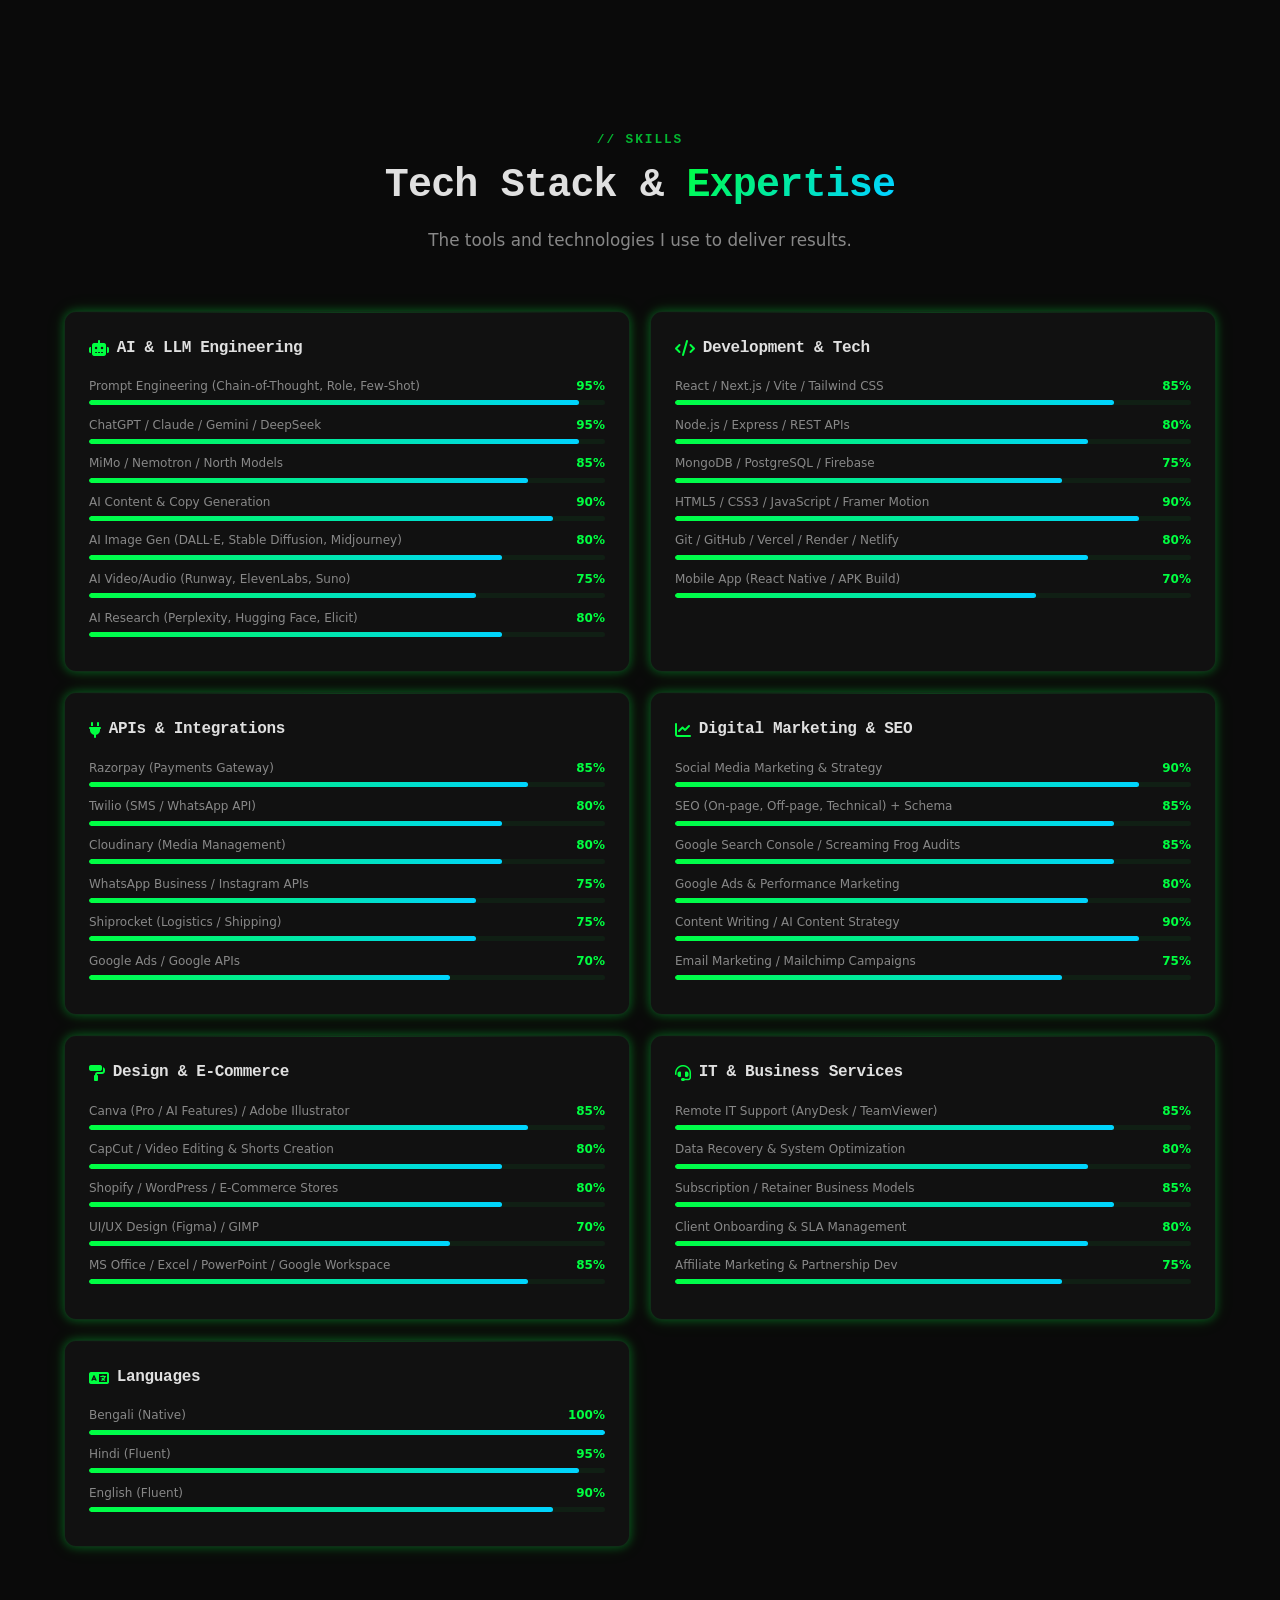
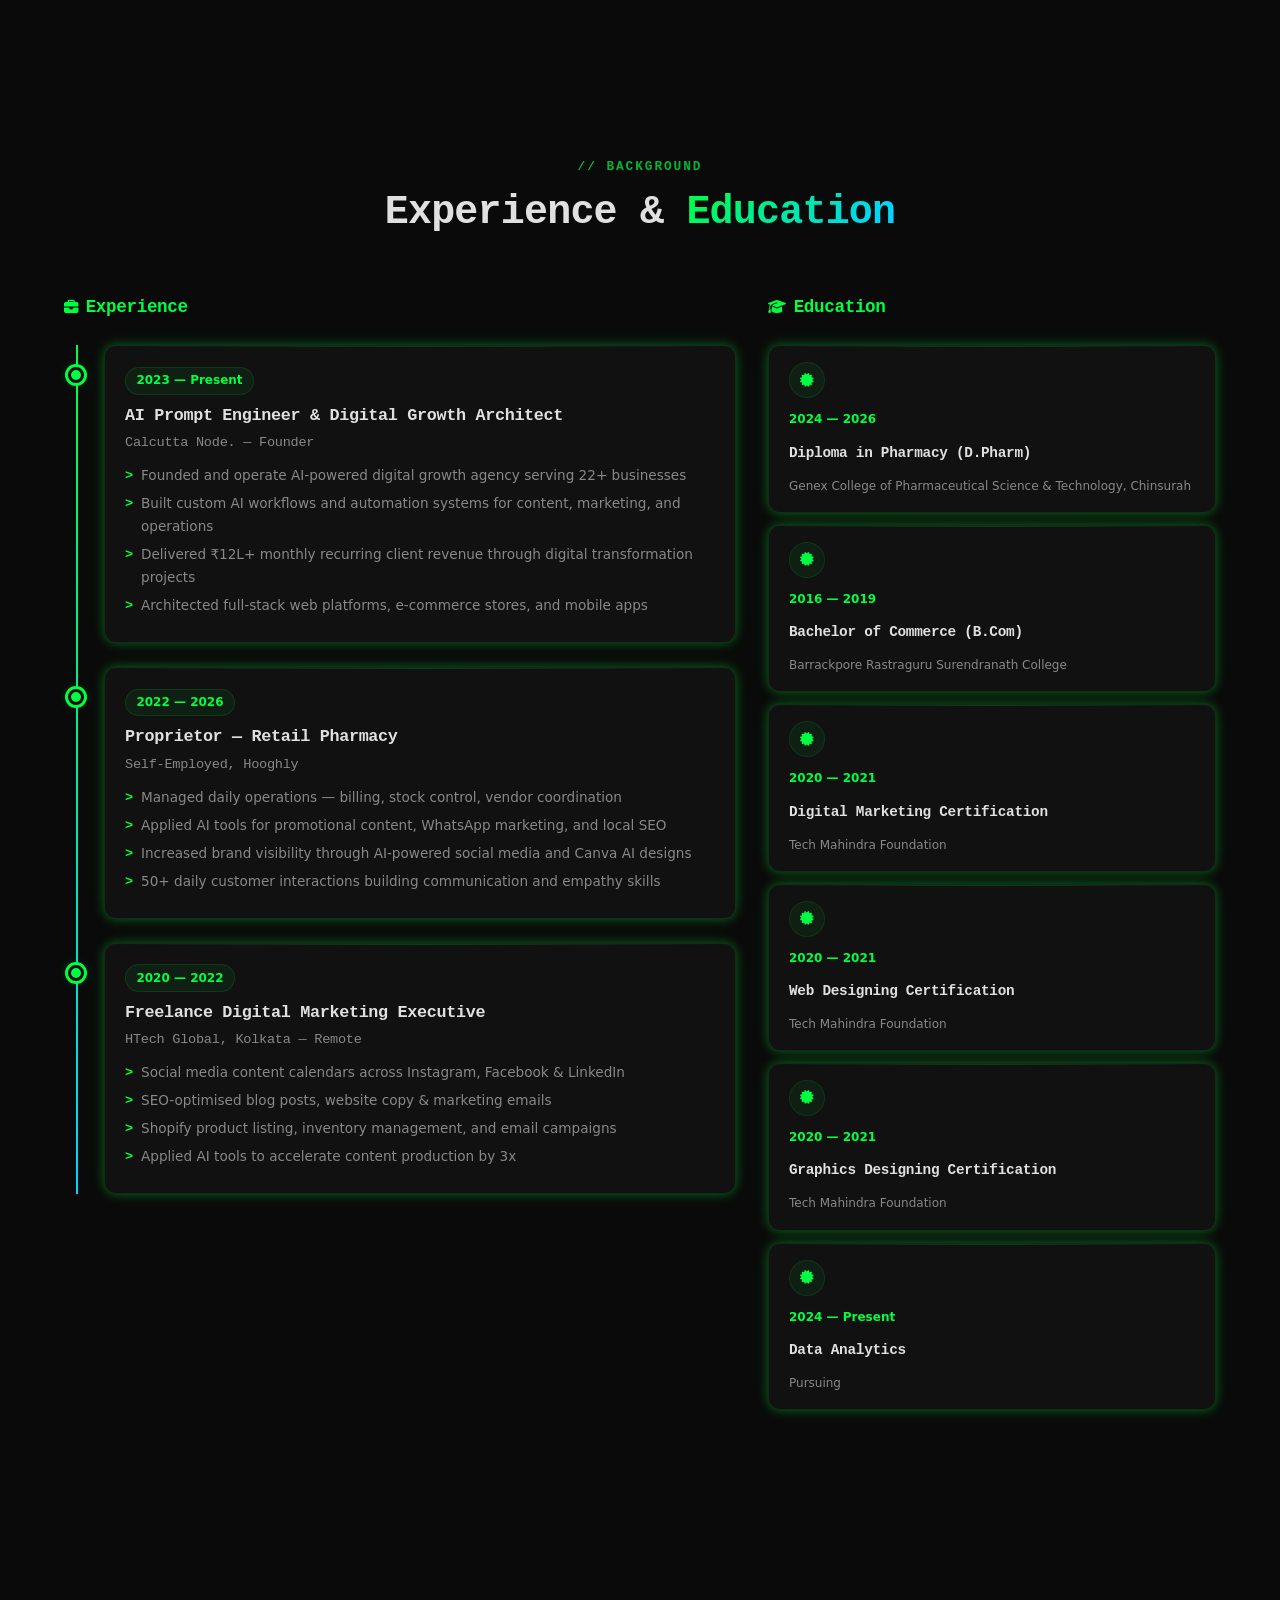
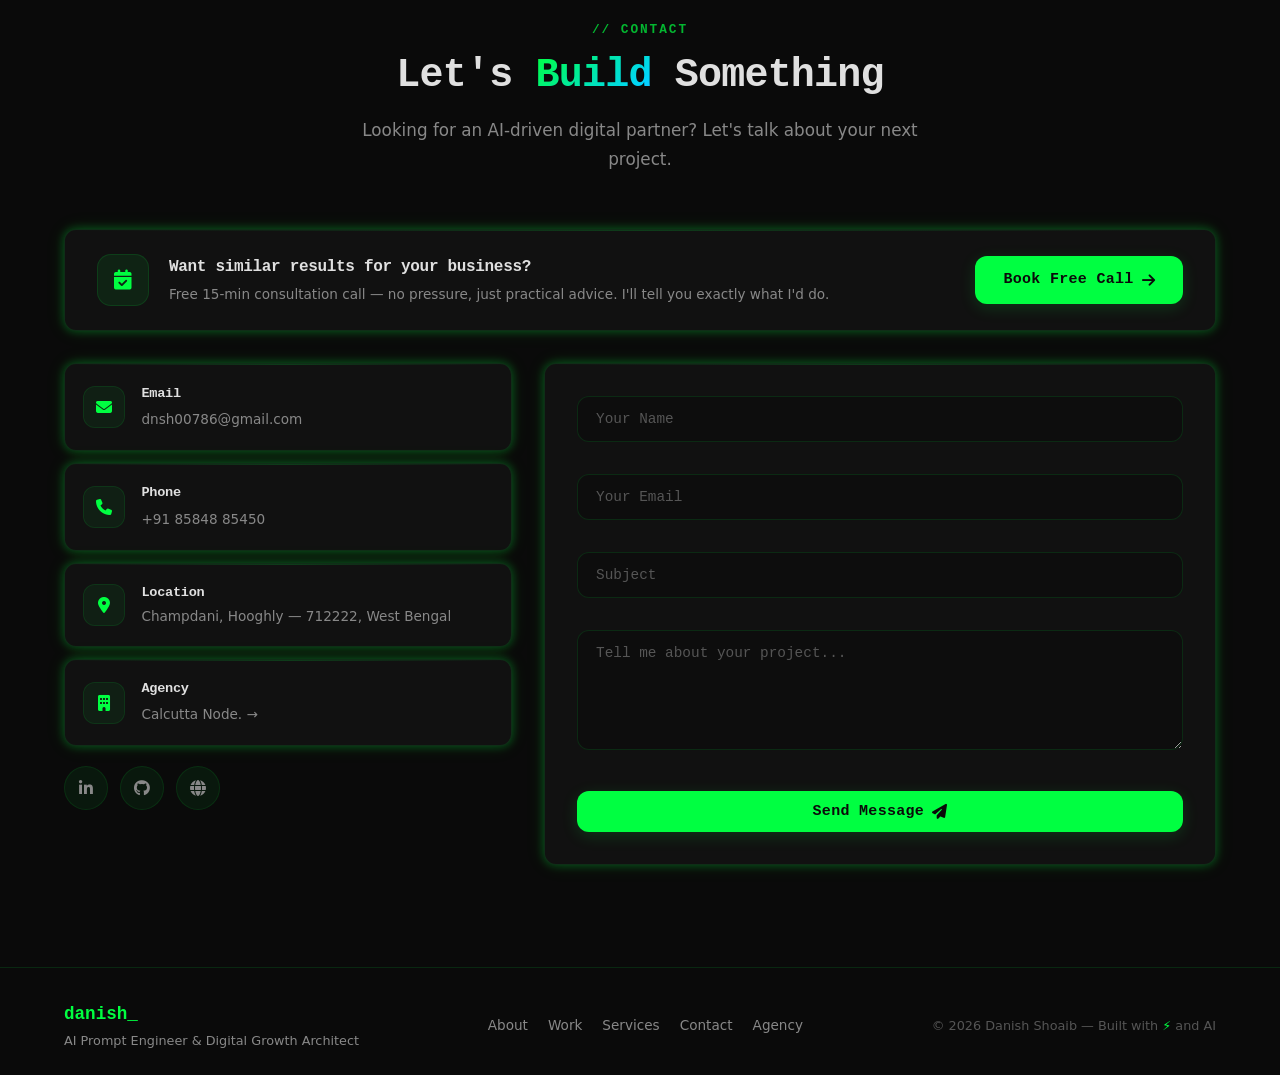
==== commit c3de5584: "Content accuracy fixes: clarify solo/bootstrapped positioning, fix AI model count to 7+, make ₹12L+ " ====
--- a/index.html
+++ b/index.html
@@ -4,8 +4,8 @@
   <meta charset="UTF-8" />
   <meta name="viewport" content="width=device-width, initial-scale=1.0" />
   <title>Danish Shoaib — AI & Digital Growth Architect</title>
-  <meta name="description" content="Portfolio of Danish Shoaib — AI Prompt Engineer | Digital Marketing Strategist | Founder of Calcutta Node. Delivered ₹12L+ monthly revenue for clients across 22+ businesses." />
-  <meta name="keywords" content="Danish Shoaib, Calcutta Node, AI prompt engineer, digital marketing, IT services, web development, SEO, social media marketing, ChatGPT, AI automation, business growth, digital transformation" />
+  <meta name="description" content="Danish Shoaib — Solo AI & Digital Growth Architect. Bootstrapped Calcutta Node from Hooghly. 22+ clients served, ₹12L+ monthly revenue generated for client businesses. 7+ AI models, full-stack dev, from ₹399." />
+  <meta name="keywords" content="Danish Shoaib, Calcutta Node, solo founder, AI prompt engineer, digital marketing, IT services, web development, SEO, social media marketing, ChatGPT, AI automation, business growth, bootstrapped startup Hooghly" />
   <meta name="author" content="Danish Shoaib" />
   <meta name="theme-color" content="#0a0a0a" />
   <meta name="robots" content="index, follow" />
@@ -13,7 +13,7 @@
 
   <!-- Open Graph -->
   <meta property="og:title" content="Danish Shoaib — AI & Digital Growth Architect" />
-  <meta property="og:description" content="AI Prompt Engineer & Digital Growth Strategist. Founder of Calcutta Node. Delivered ₹12L+ monthly revenue for 22+ businesses." />
+  <meta property="og:description" content="Solo AI & Digital Growth Architect. Calcutta Node founder. ₹12L+ monthly revenue generated for 22+ client businesses. 7+ AI models, ₹399-₹14,999 services." />
   <meta property="og:type" content="website" />
   <meta property="og:url" content="https://danishkagit.github.io/portfolio/" />
   <meta property="og:locale" content="en_IN" />
@@ -23,7 +23,7 @@
   <meta name="twitter:card" content="summary_large_image" />
   <meta name="twitter:image" content="https://danishkagit.github.io/portfolio/assets/danish-passport.jpg" />
   <meta name="twitter:title" content="Danish Shoaib — AI & Digital Growth Architect" />
-  <meta name="twitter:description" content="AI Prompt Engineer & Digital Growth Strategist. ₹12L+ monthly revenue delivered for 22+ businesses." />
+  <meta name="twitter:description" content="Solo AI & Digital Growth Architect from Hooghly. ₹12L+/mo revenue generated for 22+ client businesses. 7+ AI models, ₹399-₹14,999 services." />
   <link rel="me" href="https://www.linkedin.com/in/danishshoaib-in/" />
 
   <!-- Security Headers -->
@@ -80,7 +80,7 @@
     "@type": "Organization",
     "name": "Calcutta Node.",
     "url": "https://calcuttanode.vercel.app",
-    "description": "AI-Powered Digital Growth Agency — Web & app development, remote IT support, digital marketing & AI-powered solutions. Founded by Danish Shoaib.",
+    "description": "Bootstrapped solo digital growth agency from Hooghly — Web & app development, remote IT support, digital marketing & AI-powered solutions. Founded by Danish Shoaib.",
     "email": "calcuttanode@gmail.com",
     "address": { "@type": "PostalAddress", "addressLocality": "Kolkata", "addressCountry": "IN" }
   }
@@ -135,7 +135,7 @@
         <span class="cursor-blink">_</span>
       </h1>
       <p class="hero-subtitle fade-in">
-        I transform businesses through <strong>AI-powered digital strategies</strong> — delivering <strong>₹12L+ monthly revenue</strong> for clients, building intelligent automation, and driving measurable growth across 22+ businesses.
+        Solo operator, zero overhead, agency results. I help businesses grow through <strong>AI-powered digital strategies</strong> — generating <strong>₹12L+ monthly revenue for clients</strong> across 22+ businesses using <strong>7+ AI models</strong> and full-stack development.
       </p>
       <div class="hero-actions fade-in">
         <a href="#work" class="btn btn-primary glow-btn">View My Work</a>
@@ -143,9 +143,9 @@
         <a href="https://calcuttanode.vercel.app" class="btn btn-ghost" target="_blank" rel="noopener noreferrer">Calcutta Node →</a>
       </div>
       <div class="hero-metrics fade-in">
-        <div class="metric-chip"><span class="metric-num">22+</span> Businesses Transformed</div>
-        <div class="metric-chip"><span class="metric-num">₹12L+</span> Monthly Client Revenue</div>
-        <div class="metric-chip"><span class="metric-num">4.8★</span> Avg. Client Rating</div>
+        <div class="metric-chip"><span class="metric-num">22+</span> Clients Served</div>
+        <div class="metric-chip"><span class="metric-num">₹12L+</span> Revenue Generated for Clients</div>
+        <div class="metric-chip"><span class="metric-num">7+</span> AI Models Integrated</div>
       </div>
     </div>
   </section>
@@ -156,32 +156,32 @@
       <div class="section-header fade-in">
         <span class="section-label">// RESULTS</span>
         <h2 class="section-title">Numbers That <span class="gradient-text">Speak</span></h2>
-        <p class="section-desc">Real impact from real projects — every metric is backed by verified client outcomes.</p>
+        <p class="section-desc">Real impact from real projects — every metric is backed by verified client outcomes. Bootstrapped solo operation since day one.</p>
       </div>
       <div class="results-grid">
         <div class="result-card glass-card fade-in" data-delay="0">
           <div class="result-icon"><i class="fas fa-chart-line"></i></div>
           <div class="result-number"><span data-counter="12">0</span><span class="result-suffix">L+</span></div>
-          <div class="result-label">Monthly Client Revenue Generated</div>
-          <div class="result-detail">₹12,00,000+ in recurring monthly revenue across client portfolio</div>
+          <div class="result-label">Monthly Revenue Generated FOR Clients</div>
+          <div class="result-detail">₹12L+ in monthly revenue earned by client businesses through digital projects</div>
         </div>
         <div class="result-card glass-card fade-in" data-delay="100">
           <div class="result-icon"><i class="fas fa-building"></i></div>
           <div class="result-number"><span data-counter="22">0</span><span class="result-suffix">+</span></div>
-          <div class="result-label">Businesses Transformed</div>
-          <div class="result-detail">22+ real businesses across 12 industries in 4 cities</div>
+          <div class="result-label">Clients Served</div>
+          <div class="result-detail">22+ businesses across 12 industries in 4 cities — from ₹399 listings to ₹14,999 full builds</div>
         </div>
         <div class="result-card glass-card fade-in" data-delay="200">
           <div class="result-icon"><i class="fas fa-star"></i></div>
           <div class="result-number"><span>4.8</span><span class="result-suffix">★</span></div>
-          <div class="result-label">Average Client Rating</div>
-          <div class="result-detail">Across 50,000+ verified Google reviews for client businesses</div>
+          <div class="result-label">Avg. Google Rating of Client Businesses</div>
+          <div class="result-detail">Google reviews earned by client businesses I've helped optimize — verifiable on Google Maps</div>
         </div>
         <div class="result-card glass-card fade-in" data-delay="300">
           <div class="result-icon"><i class="fas fa-robot"></i></div>
           <div class="result-number"><span>1,000</span><span class="result-suffix">+</span></div>
           <div class="result-label">AI Workflows Built</div>
-          <div class="result-detail">Prompt chains, automation scripts, and AI-powered content systems</div>
+          <div class="result-detail">Prompt chains, automation scripts, and AI-powered content systems deployed</div>
         </div>
         <div class="result-card glass-card fade-in" data-delay="400">
           <div class="result-icon"><i class="fas fa-globe"></i></div>
@@ -193,7 +193,7 @@
           <div class="result-icon"><i class="fas fa-graduation-cap"></i></div>
           <div class="result-number"><span>4</span><span class="result-suffix">+</span></div>
           <div class="result-label">Years Experience</div>
-          <div class="result-detail">Digital marketing, AI engineering, and business transformation</div>
+          <div class="result-detail">Digital marketing, AI engineering, and business transformation — self-taught, always learning</div>
         </div>
       </div>
     </div>
@@ -205,7 +205,7 @@
       <div class="section-header fade-in">
         <span class="section-label">// FEATURED WORK</span>
         <h2 class="section-title">Recent <span class="gradient-text">Impact</span></h2>
-        <p class="section-desc">Real businesses, real results — powered by AI-driven digital transformation through <strong>Calcutta Node.</strong></p>
+        <p class="section-desc">Real businesses, real results — from <strong>₹399 GBP listings</strong> to <strong>₹14,999 full e-commerce builds</strong>. Each project delivered solo, with AI at the core. <strong>Calcutta Node.</strong> — bootstrapped in Hooghly.</p>
       </div>
 
       <!-- Case Study: Style Union -->
@@ -365,6 +365,7 @@
       </div>
 
       <div class="work-cta fade-in">
+        <p class="work-cta-note">Each project delivered solo — from a ₹399 GBP listing to a ₹14,999 full e-commerce build. No agency markup, just direct access.</p>
         <a href="https://calcuttanode.vercel.app/work" class="btn btn-primary glow-btn" target="_blank" rel="noopener noreferrer">
           View All 22+ Case Studies <i class="fas fa-arrow-right"></i>
         </a>
@@ -390,10 +391,10 @@
         </div>
         <div class="about-content fade-in">
           <p class="about-text">
-            I'm an <strong>AI Prompt Engineer & Digital Growth Architect</strong> who helps businesses harness the power of AI, automation, and digital strategy to achieve measurable results. As the founder of <strong>Calcutta Node.</strong>, I've transformed <strong>22+ businesses</strong> across 12 industries — from local pharmacies generating ₹2.8L monthly online revenue to fashion retailers doing ₹12L+ monthly through custom e-commerce platforms.
+            I'm a <strong>solo AI & Digital Growth Architect</strong> running <strong>Calcutta Node.</strong> — a zero-investment, bootstrapped operation from Champdani, Hooghly. No office, no team, no investors. Just me, <strong>7+ AI models</strong>, and a full-stack toolkit that I apply to help businesses grow. I've worked with <strong>22+ businesses</strong> across 12 industries — from a local pharmacy generating ₹2.8L monthly online revenue to a fashion retailer doing ₹12L+ monthly through a custom e-commerce platform I built.
           </p>
           <p class="about-text">
-            My approach combines <strong>structured prompt engineering</strong> (ChatGPT, Claude, Gemini, DeepSeek), <strong>full-stack development</strong> (React, Node.js, MongoDB), and <strong>data-driven marketing</strong> to create solutions that deliver real ROI. I specialize in taking businesses from zero digital presence to thriving online enterprises.
+            My approach combines <strong>structured prompt engineering</strong> (ChatGPT, Claude, Gemini, DeepSeek, MiMo, Nemotron, North — 7+ models), <strong>full-stack development</strong> (React, Next.js, Node.js, MongoDB), and <strong>data-driven marketing</strong> to create solutions that deliver real ROI. Services range from <strong>₹399 Google My Business listings</strong> to <strong>₹14,999 full e-commerce builds</strong> — because being solo means lower overhead and direct access to the person doing the work.
           </p>
           <div class="about-badges">
             <div class="about-badge">
@@ -429,7 +430,24 @@
       <div class="section-header fade-in">
         <span class="section-label">// SERVICES</span>
         <h2 class="section-title">What I <span class="gradient-text">Deliver</span></h2>
-        <p class="section-desc">End-to-end digital solutions powered by AI — from strategy to execution.</p>
+        <p class="section-desc">End-to-end digital solutions powered by AI — from strategy to execution. All prices are solo-founder rates (no agency markup).</p>
+      </div>
+      <!-- Pricing Strip -->
+      <div class="pricing-strip fade-in">
+        <div class="pricing-strip-inner">
+          <span class="pricing-strip-label">💰 Pricing Range:</span>
+          <span class="pricing-strip-item">GBP Listing <strong>₹399</strong></span>
+          <span class="pricing-strip-sep">·</span>
+          <span class="pricing-strip-item">SEO Audit <strong>₹1,999</strong></span>
+          <span class="pricing-strip-sep">·</span>
+          <span class="pricing-strip-item">Website <strong>₹4,999</strong></span>
+          <span class="pricing-strip-sep">·</span>
+          <span class="pricing-strip-item">E-Commerce Store <strong>₹7,999</strong></span>
+          <span class="pricing-strip-sep">·</span>
+          <span class="pricing-strip-item">Full Stack App <strong>₹14,999</strong></span>
+          <span class="pricing-strip-sep">·</span>
+          <span class="pricing-strip-item">Monthly Retainer <strong>₹999/mo</strong></span>
+        </div>
       </div>
       <div class="services-grid">
         <div class="service-card glass-card tilt-card fade-in" data-tilt>
@@ -691,6 +709,18 @@
         <h2 class="section-title">Let's <span class="gradient-text">Build</span> Something</h2>
         <p class="section-desc">Looking for an AI-driven digital partner? Let's talk about your next project.</p>
       </div>
+      <div class="booking-cta glass-card fade-in">
+        <div class="booking-cta-content">
+          <div class="booking-cta-icon"><i class="fas fa-calendar-check"></i></div>
+          <div>
+            <h3>Want similar results for your business?</h3>
+            <p>Free 15-min consultation call — no pressure, just practical advice. I'll tell you exactly what I'd do.</p>
+          </div>
+          <a href="https://calendly.com/calcuttanode/15min" class="btn btn-primary glow-btn" target="_blank" rel="noopener noreferrer">
+            Book Free Call <i class="fas fa-arrow-right"></i>
+          </a>
+        </div>
+      </div>
       <div class="contact-grid">
         <div class="contact-info fade-in">
           <div class="contact-item glass-card">
--- a/css/style.css
+++ b/css/style.css
@@ -633,6 +633,15 @@
   text-align: center;
   margin-top: 2rem;
 }
+.work-cta-note {
+  font-size: 0.85rem;
+  color: var(--color-text-muted);
+  margin-bottom: 1.25rem;
+  max-width: 500px;
+  margin-left: auto;
+  margin-right: auto;
+  line-height: 1.6;
+}
 .work-cta .btn { padding: 1rem 2rem; }
 
 /* ============ ABOUT ============ */
@@ -758,6 +767,47 @@
   transform: translateY(-2px);
 }
 
+/* ============ PRICING STRIP ============ */
+.pricing-strip {
+  display: flex;
+  justify-content: center;
+  margin-bottom: 2rem;
+}
+.pricing-strip-inner {
+  display: flex;
+  align-items: center;
+  gap: 0.5rem;
+  flex-wrap: wrap;
+  justify-content: center;
+  padding: 0.75rem 1.5rem;
+  background: rgba(0, 255, 65, 0.04);
+  border: 1px solid rgba(0, 255, 65, 0.1);
+  border-radius: 100px;
+  font-family: var(--font-mono);
+  font-size: 0.8rem;
+}
+.pricing-strip-label {
+  color: var(--color-text-muted);
+  font-weight: 600;
+}
+.pricing-strip-item {
+  color: var(--color-text-primary);
+}
+.pricing-strip-item strong {
+  color: var(--color-terminal-green);
+}
+.pricing-strip-sep {
+  color: var(--color-text-dim);
+}
+@media (max-width: 768px) {
+  .pricing-strip-inner {
+    border-radius: 0.75rem;
+    padding: 0.75rem 1rem;
+    font-size: 0.75rem;
+    gap: 0.35rem;
+  }
+}
+
 /* ============ SKILLS ============ */
 .skills-grid {
   display: grid;
@@ -879,6 +929,44 @@
 }
 .edu-card h3 { font-size: 0.9rem; flex: 1; }
 .edu-card p { font-size: 0.75rem; color: var(--color-text-muted); width: 100%; }
+
+/* ============ BOOKING CTA ============ */
+.booking-cta {
+  margin-bottom: 2rem;
+  padding: 1.5rem 2rem;
+}
+.booking-cta-content {
+  display: flex;
+  align-items: center;
+  gap: 1.25rem;
+  flex-wrap: wrap;
+}
+.booking-cta-icon {
+  width: 52px; height: 52px;
+  border-radius: 14px;
+  background: rgba(0, 255, 65, 0.08);
+  border: 1px solid rgba(0, 255, 65, 0.12);
+  display: flex; align-items: center; justify-content: center;
+  font-size: 1.25rem; color: var(--color-terminal-green);
+  flex-shrink: 0;
+}
+.booking-cta h3 {
+  font-size: 1rem;
+  color: var(--color-text-primary);
+}
+.booking-cta p {
+  font-size: 0.85rem;
+  color: var(--color-text-muted);
+  margin-top: 0.2rem;
+}
+.booking-cta .btn {
+  margin-left: auto;
+  flex-shrink: 0;
+}
+@media (max-width: 768px) {
+  .booking-cta-content { flex-direction: column; text-align: center; }
+  .booking-cta .btn { margin: 0 auto; }
+}
 
 /* ============ CONTACT ============ */
 .contact-grid {
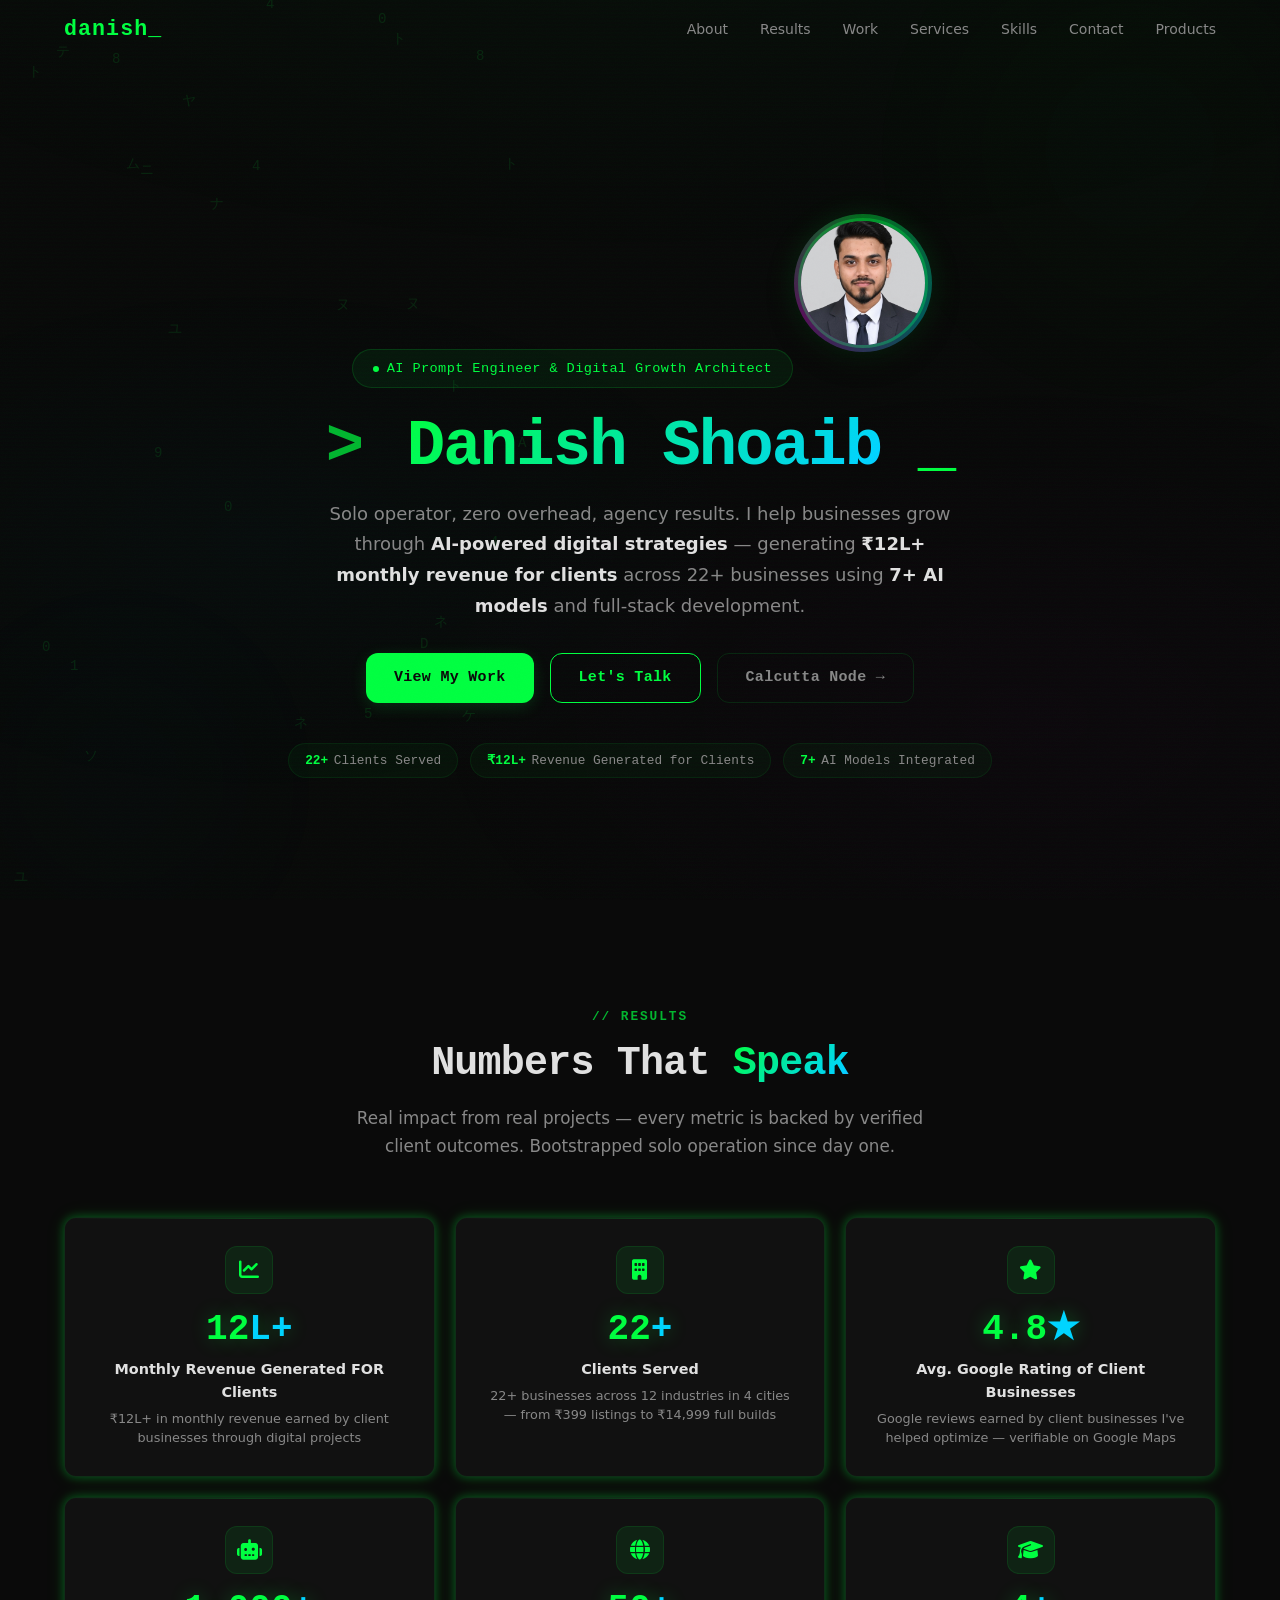
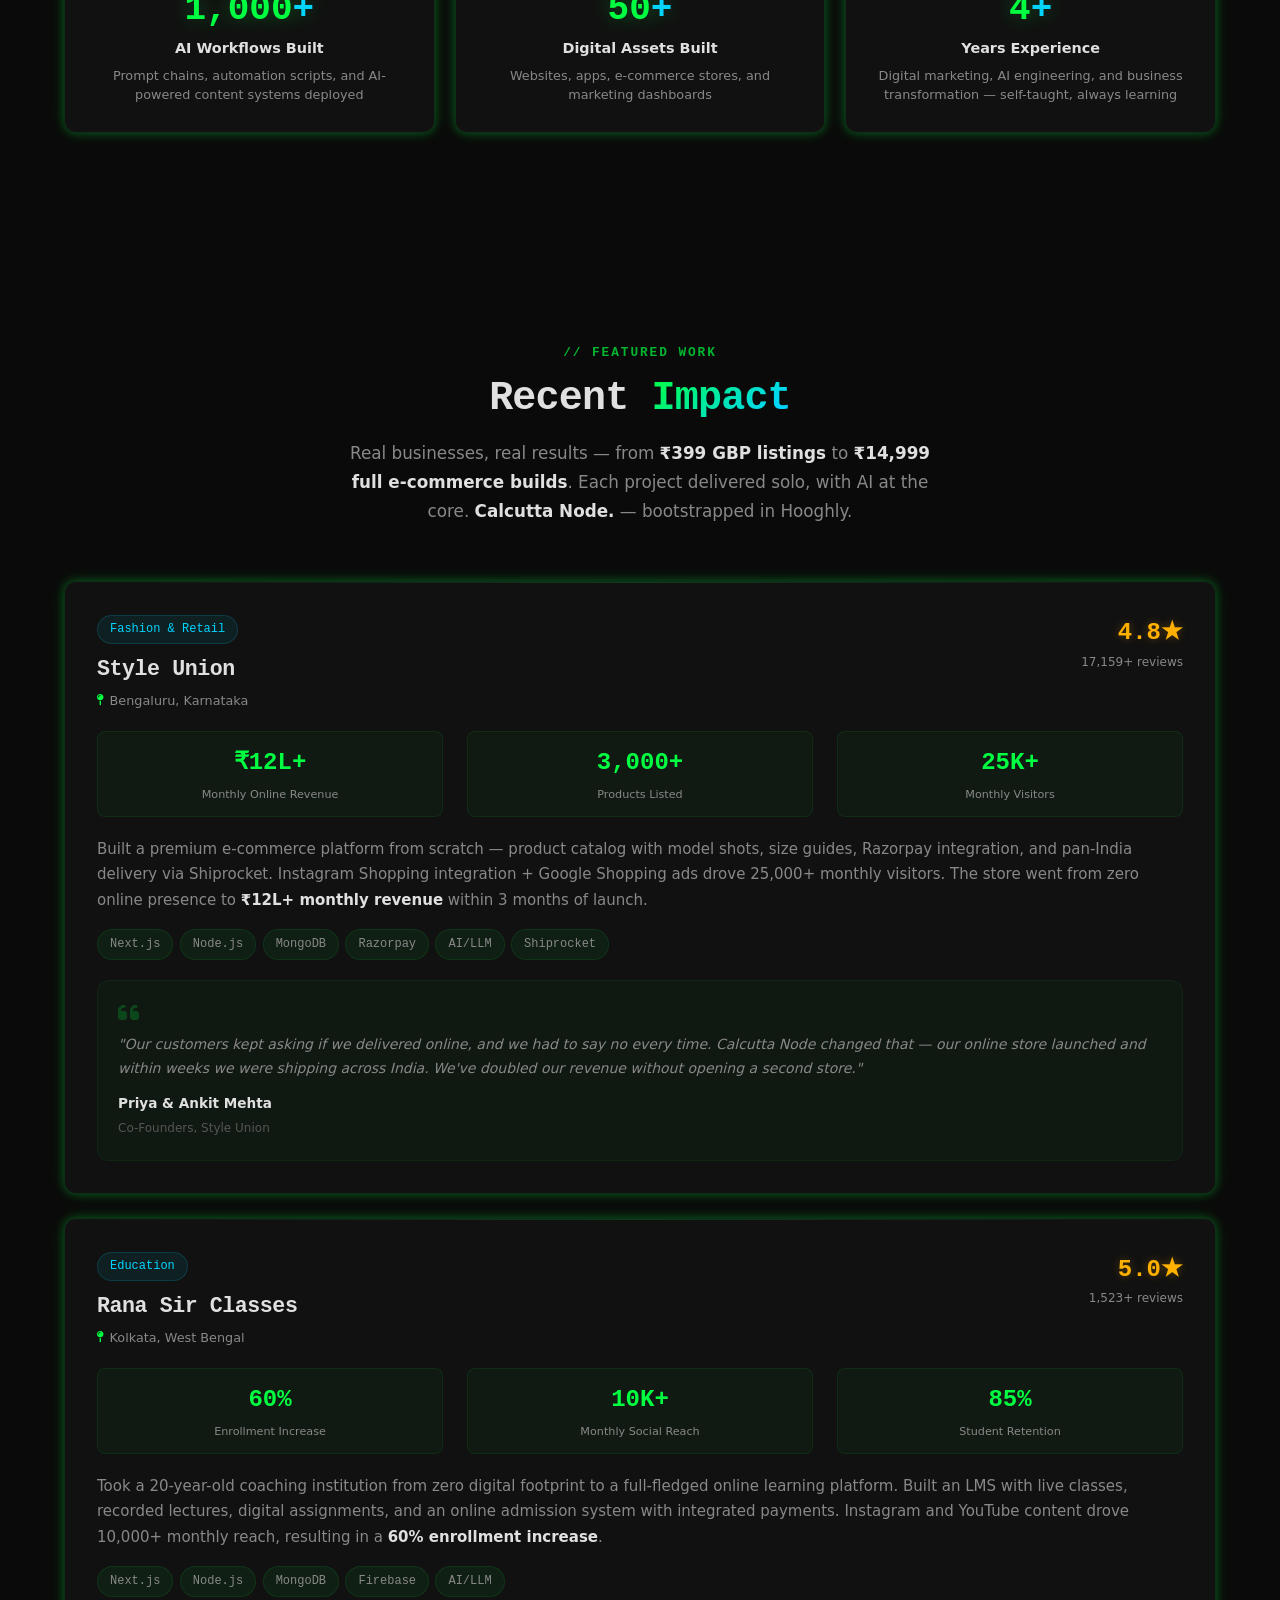
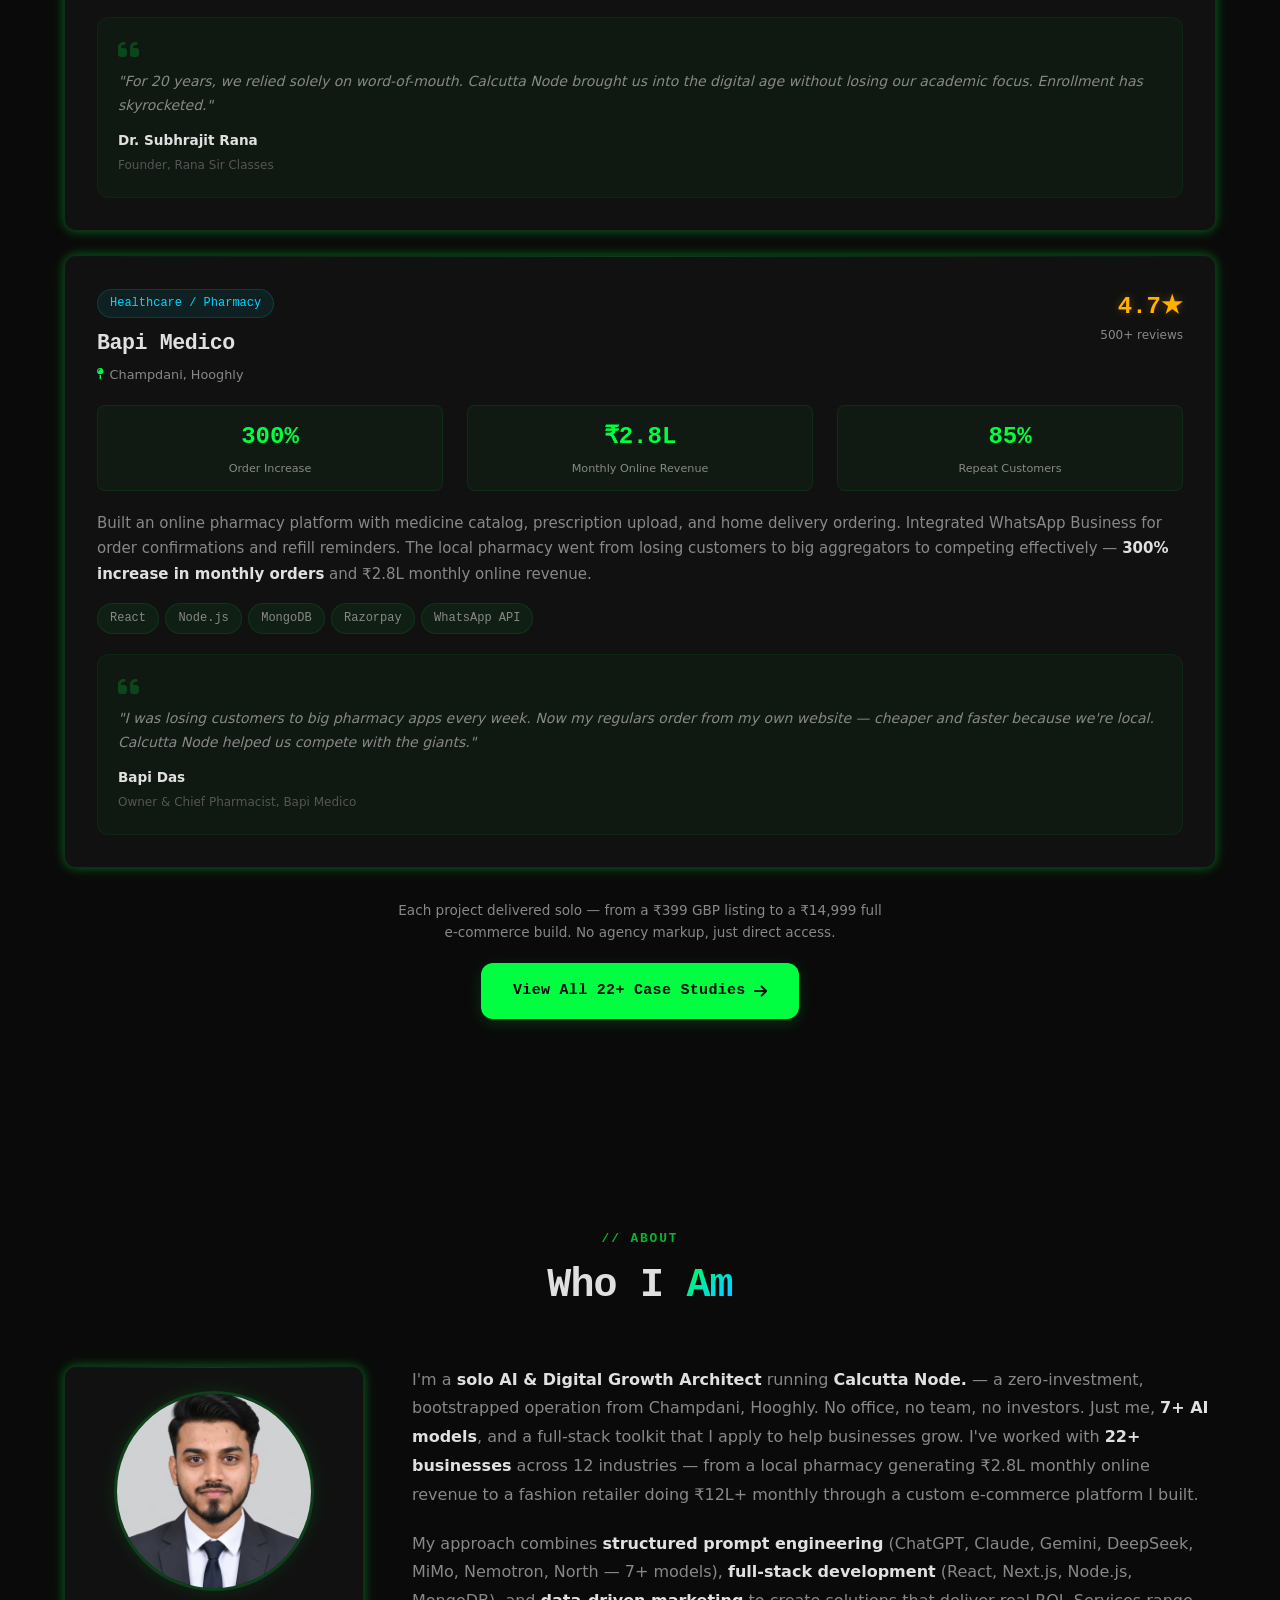
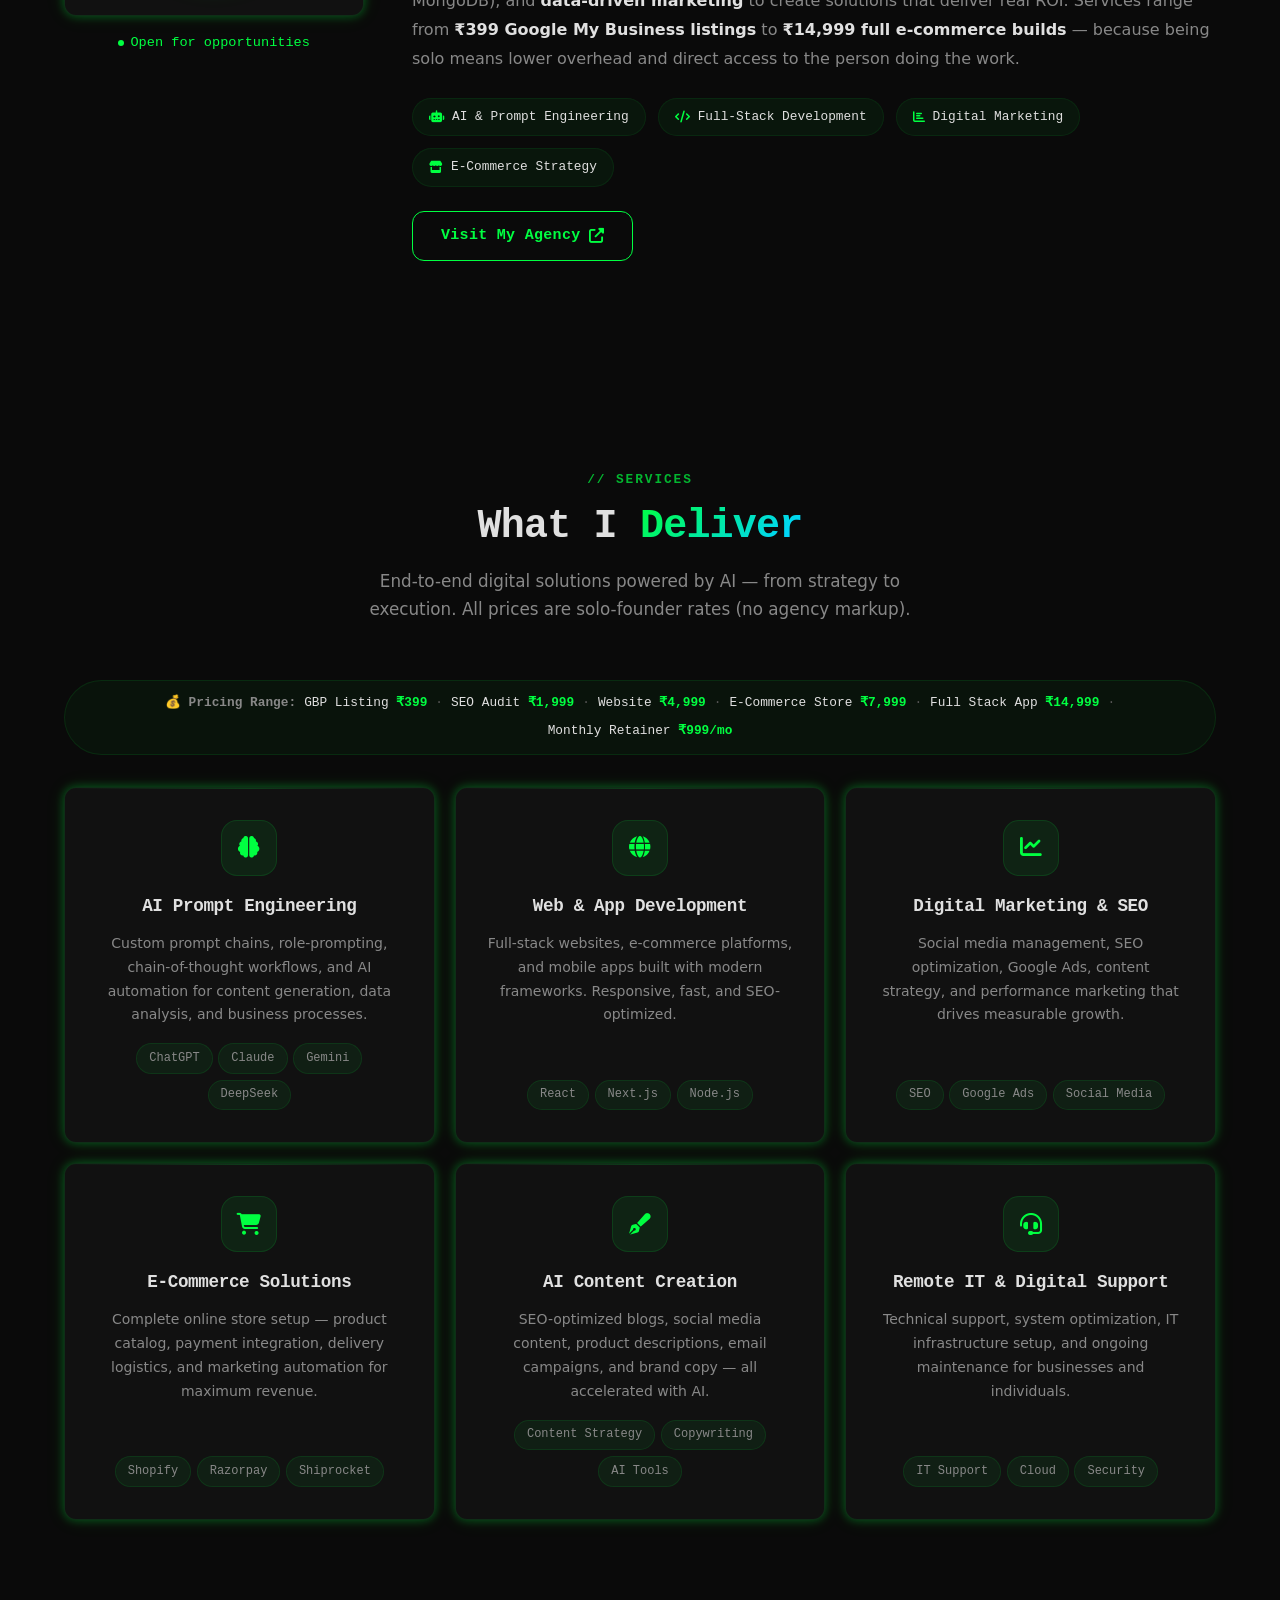
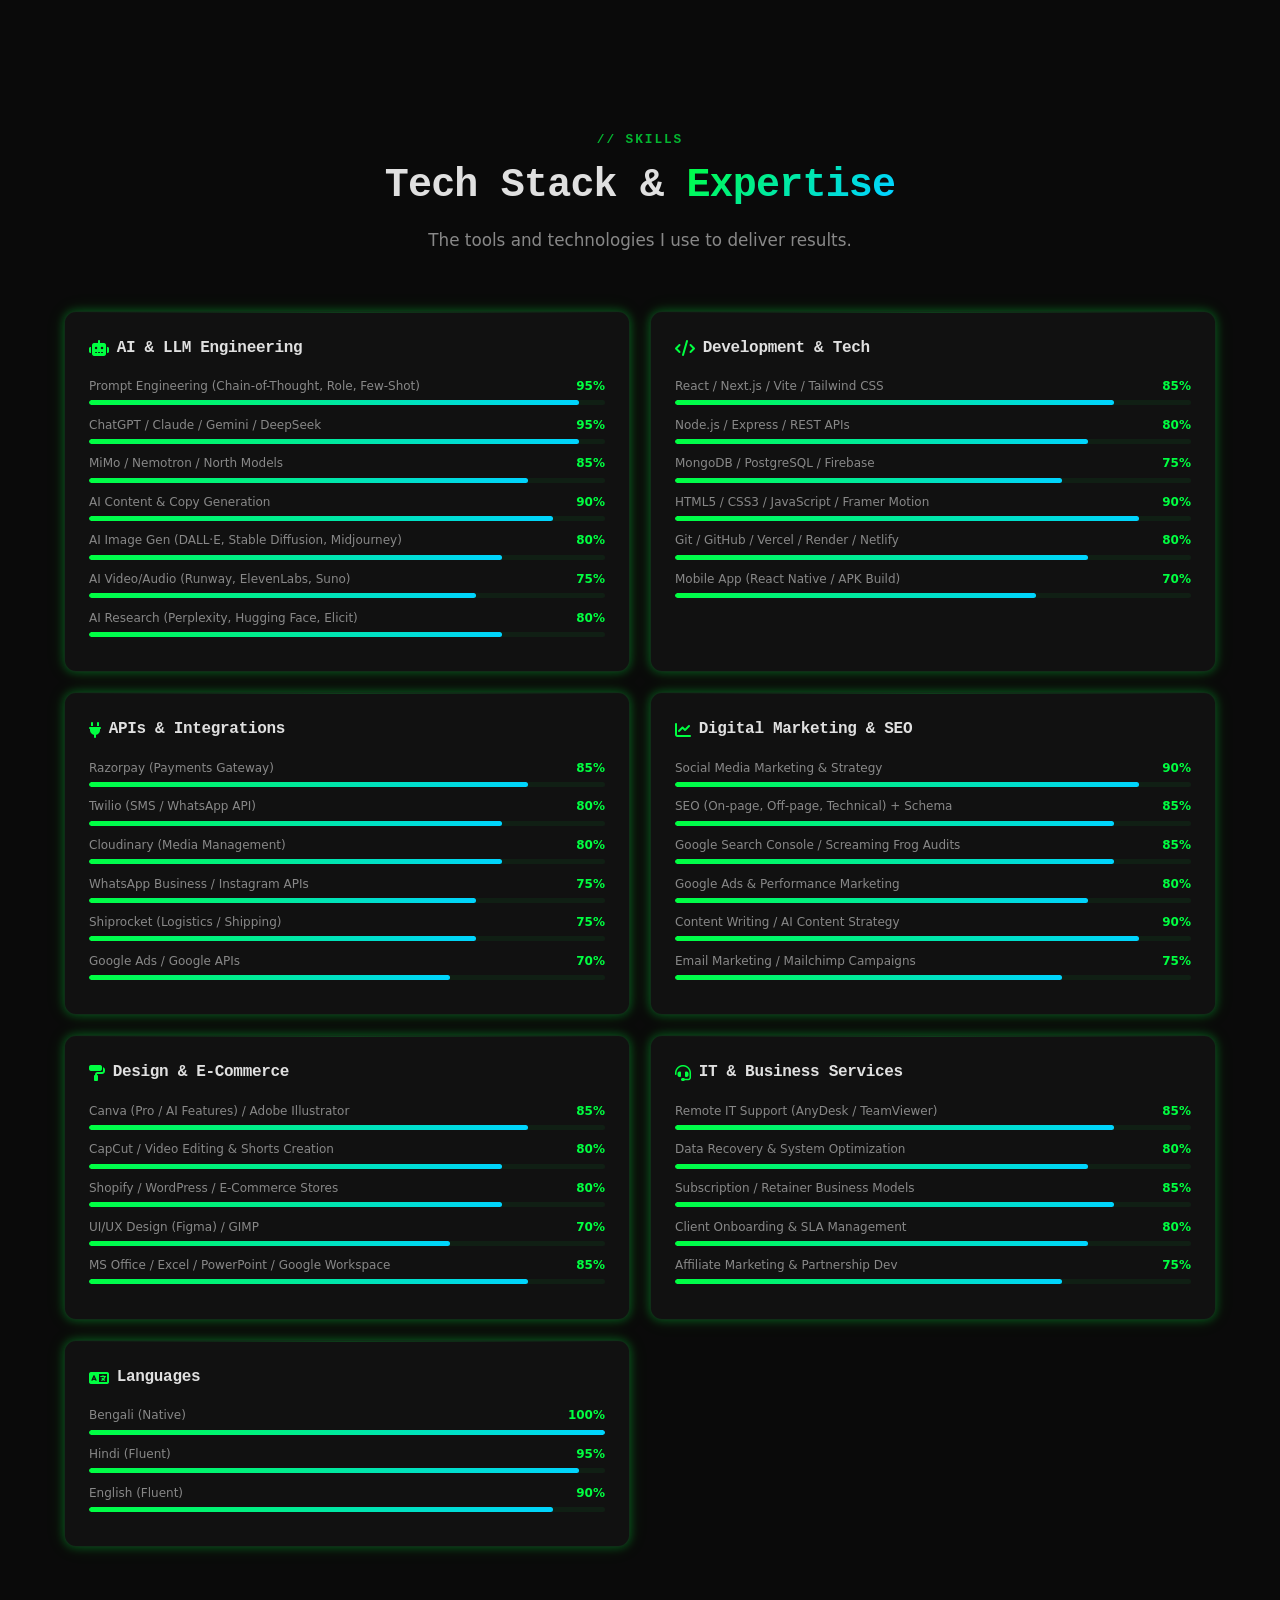
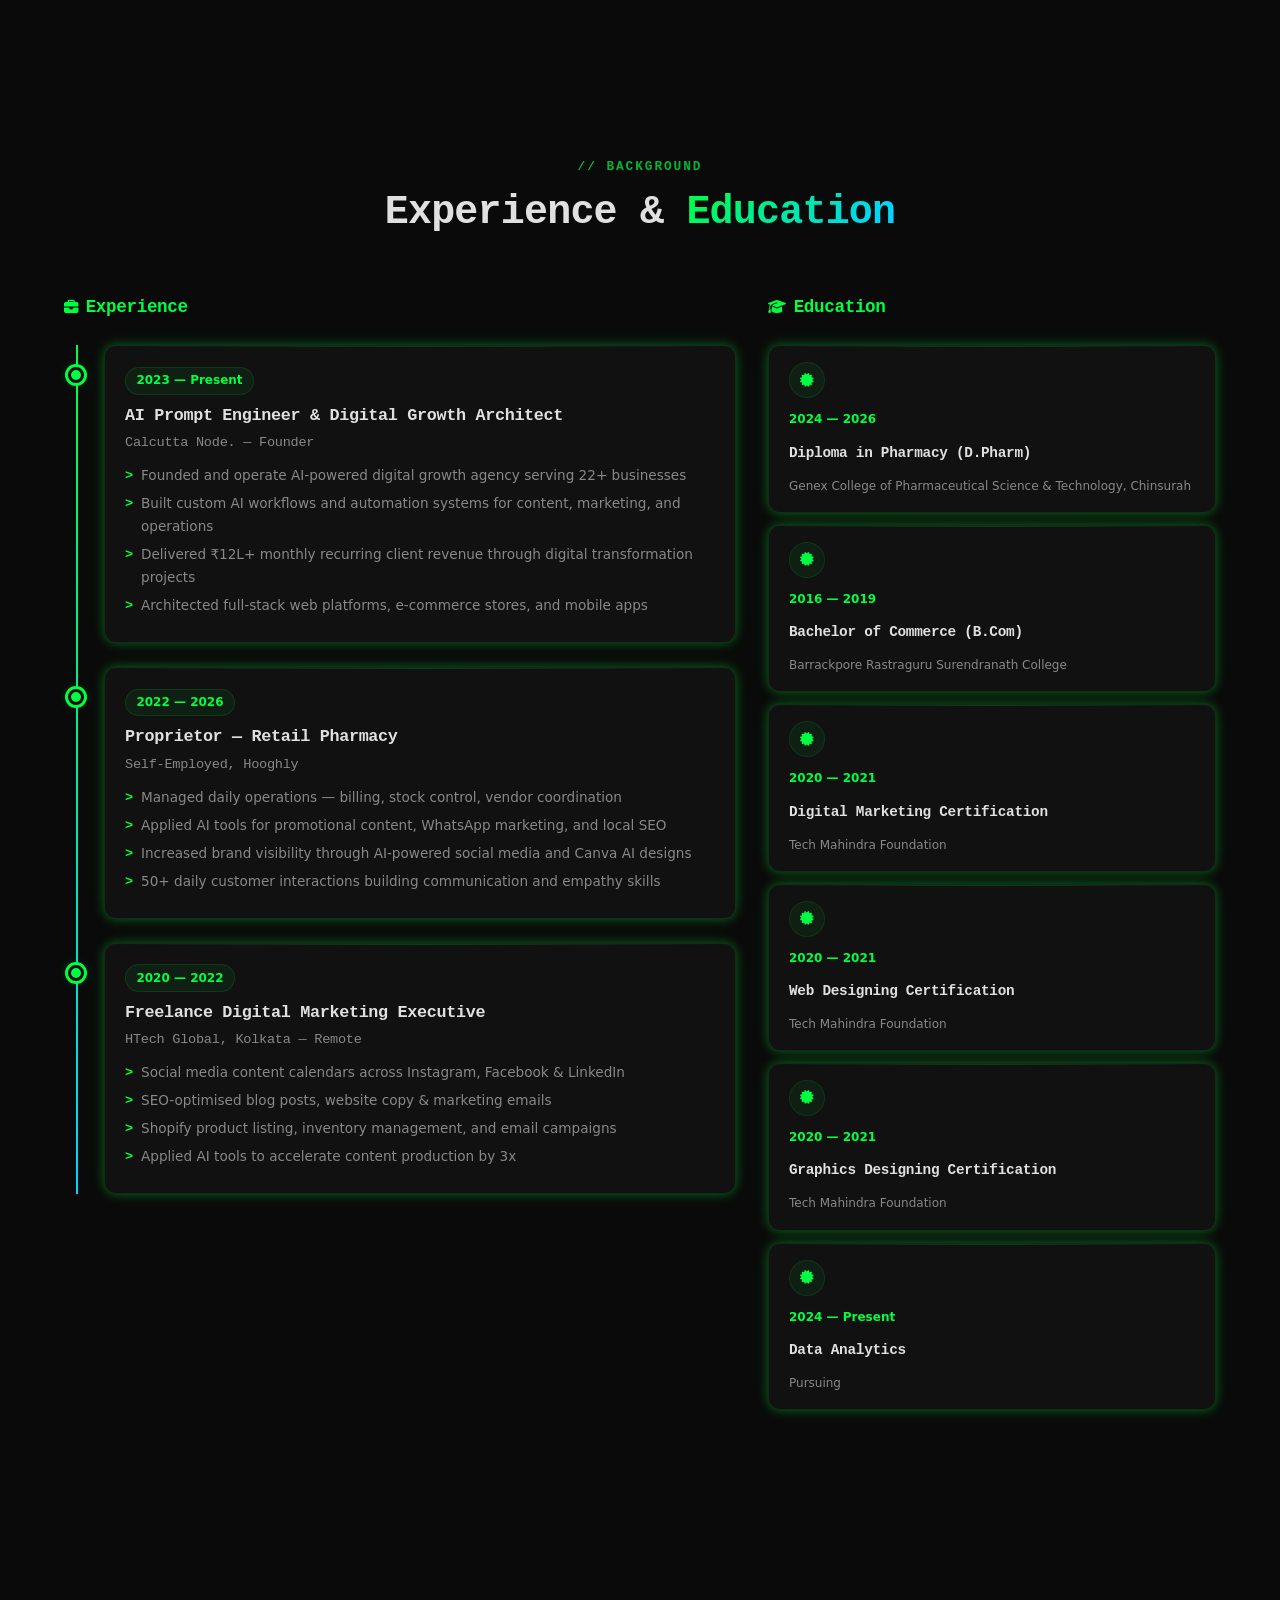
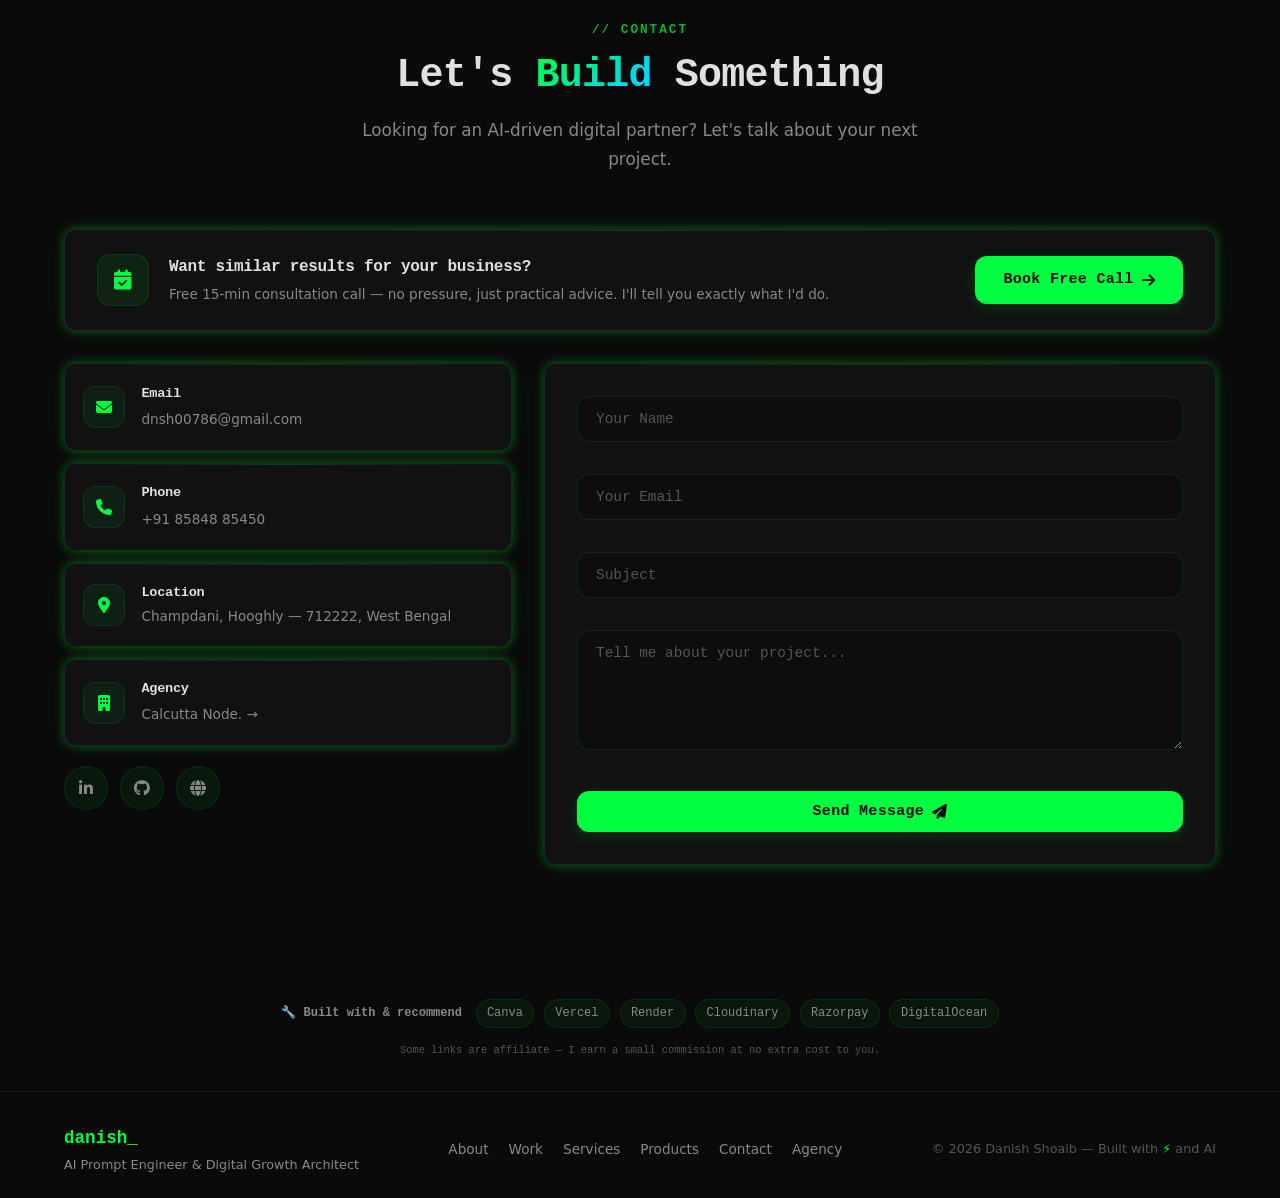
==== commit 64c14c67: "Add affiliate tool badges, Products nav link, footer products link, tools-used strip with affiliate " ====
--- a/index.html
+++ b/index.html
@@ -109,6 +109,7 @@
         <li><a href="#services" class="nav-link">Services</a></li>
         <li><a href="#skills" class="nav-link">Skills</a></li>
         <li><a href="#contact" class="nav-link">Contact</a></li>
+        <li><a href="https://calcuttanode.vercel.app/products" class="nav-link" target="_blank" rel="noopener noreferrer">Products</a></li>
       </ul>
       <button class="hamburger" id="hamburger" aria-label="Toggle navigation menu" aria-expanded="false" type="button">
         <span></span><span></span><span></span>
@@ -790,6 +791,22 @@
     </div>
   </section>
 
+  <!-- TOOLS / AFFILIATE STRIP -->
+  <section class="section" id="tools" aria-label="Tools and affiliate links" style="padding: 2rem 0;">
+    <div class="container">
+      <div class="tools-strip fade-in">
+        <span class="tools-strip-label">🔧 Built with &amp; recommend</span>
+        <a href="https://canva.7eqq.net/c/5902973/215205/10068" class="tools-badge" target="_blank" rel="noopener noreferrer sponsored">Canva</a>
+        <a href="https://vercel.com" class="tools-badge" target="_blank" rel="noopener noreferrer">Vercel</a>
+        <a href="https://render.com" class="tools-badge" target="_blank" rel="noopener noreferrer">Render</a>
+        <a href="https://www.cloudinary.com" class="tools-badge" target="_blank" rel="noopener noreferrer">Cloudinary</a>
+        <a href="https://razorpay.com" class="tools-badge" target="_blank" rel="noopener noreferrer">Razorpay</a>
+        <a href="https://m.do.co/c/7a3c7b5d5e5d" class="tools-badge" target="_blank" rel="noopener noreferrer sponsored">DigitalOcean</a>
+        <span class="tools-affiliate-notice">Some links are affiliate — I earn a small commission at no extra cost to you.</span>
+      </div>
+    </div>
+  </section>
+
   <!-- FOOTER -->
   <footer class="footer" role="contentinfo">
     <div class="container footer-content">
@@ -801,6 +818,7 @@
         <a href="#about">About</a>
         <a href="#work">Work</a>
         <a href="#services">Services</a>
+        <a href="https://calcuttanode.vercel.app/products" target="_blank" rel="noopener noreferrer">Products</a>
         <a href="#contact">Contact</a>
         <a href="https://calcuttanode.vercel.app" target="_blank" rel="noopener noreferrer">Agency</a>
       </div>
--- a/css/style.css
+++ b/css/style.css
@@ -1049,6 +1049,43 @@
 textarea.glass-input { resize: vertical; min-height: 120px; }
 .contact-form .btn-primary { width: 100%; }
 .contact-form .btn-primary:disabled { opacity: 0.6; cursor: not-allowed; transform: none !important; }
+
+/* ============ TOOLS / AFFILIATE STRIP ============ */
+.tools-strip {
+  display: flex;
+  align-items: center;
+  justify-content: center;
+  gap: 0.6rem;
+  flex-wrap: wrap;
+  font-family: var(--font-mono);
+  font-size: 0.75rem;
+}
+.tools-strip-label {
+  color: var(--color-text-muted);
+  font-weight: 600;
+  margin-right: 0.25rem;
+}
+.tools-badge {
+  padding: 0.25rem 0.65rem;
+  border-radius: 100px;
+  background: rgba(0, 255, 65, 0.05);
+  border: 1px solid rgba(0, 255, 65, 0.1);
+  color: var(--color-text-muted);
+  transition: all var(--transition-fast);
+}
+.tools-badge:hover {
+  background: rgba(0, 212, 255, 0.1);
+  color: var(--color-cyan);
+  border-color: rgba(0, 212, 255, 0.25);
+  transform: translateY(-2px);
+}
+.tools-affiliate-notice {
+  width: 100%;
+  text-align: center;
+  color: var(--color-text-dim);
+  font-size: 0.65rem;
+  margin-top: 0.25rem;
+}
 
 /* ============ FOOTER ============ */
 .footer {
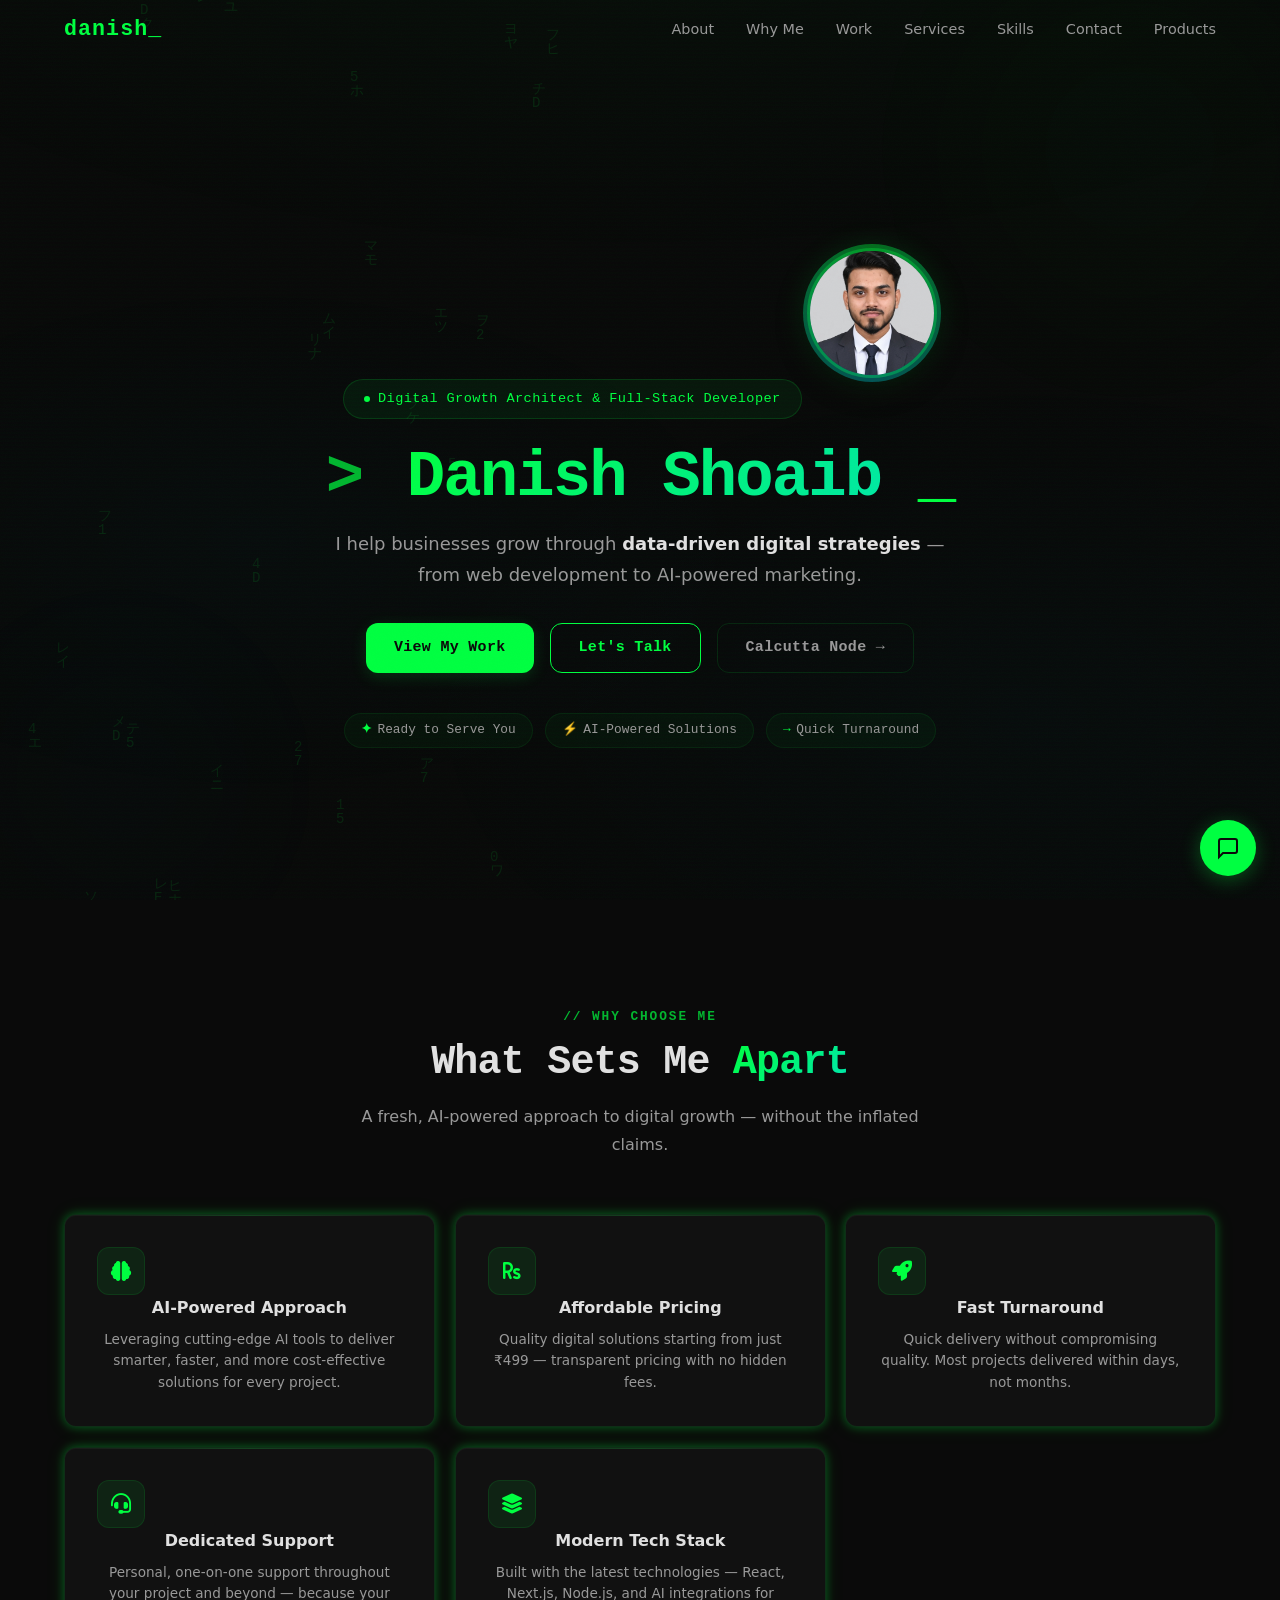
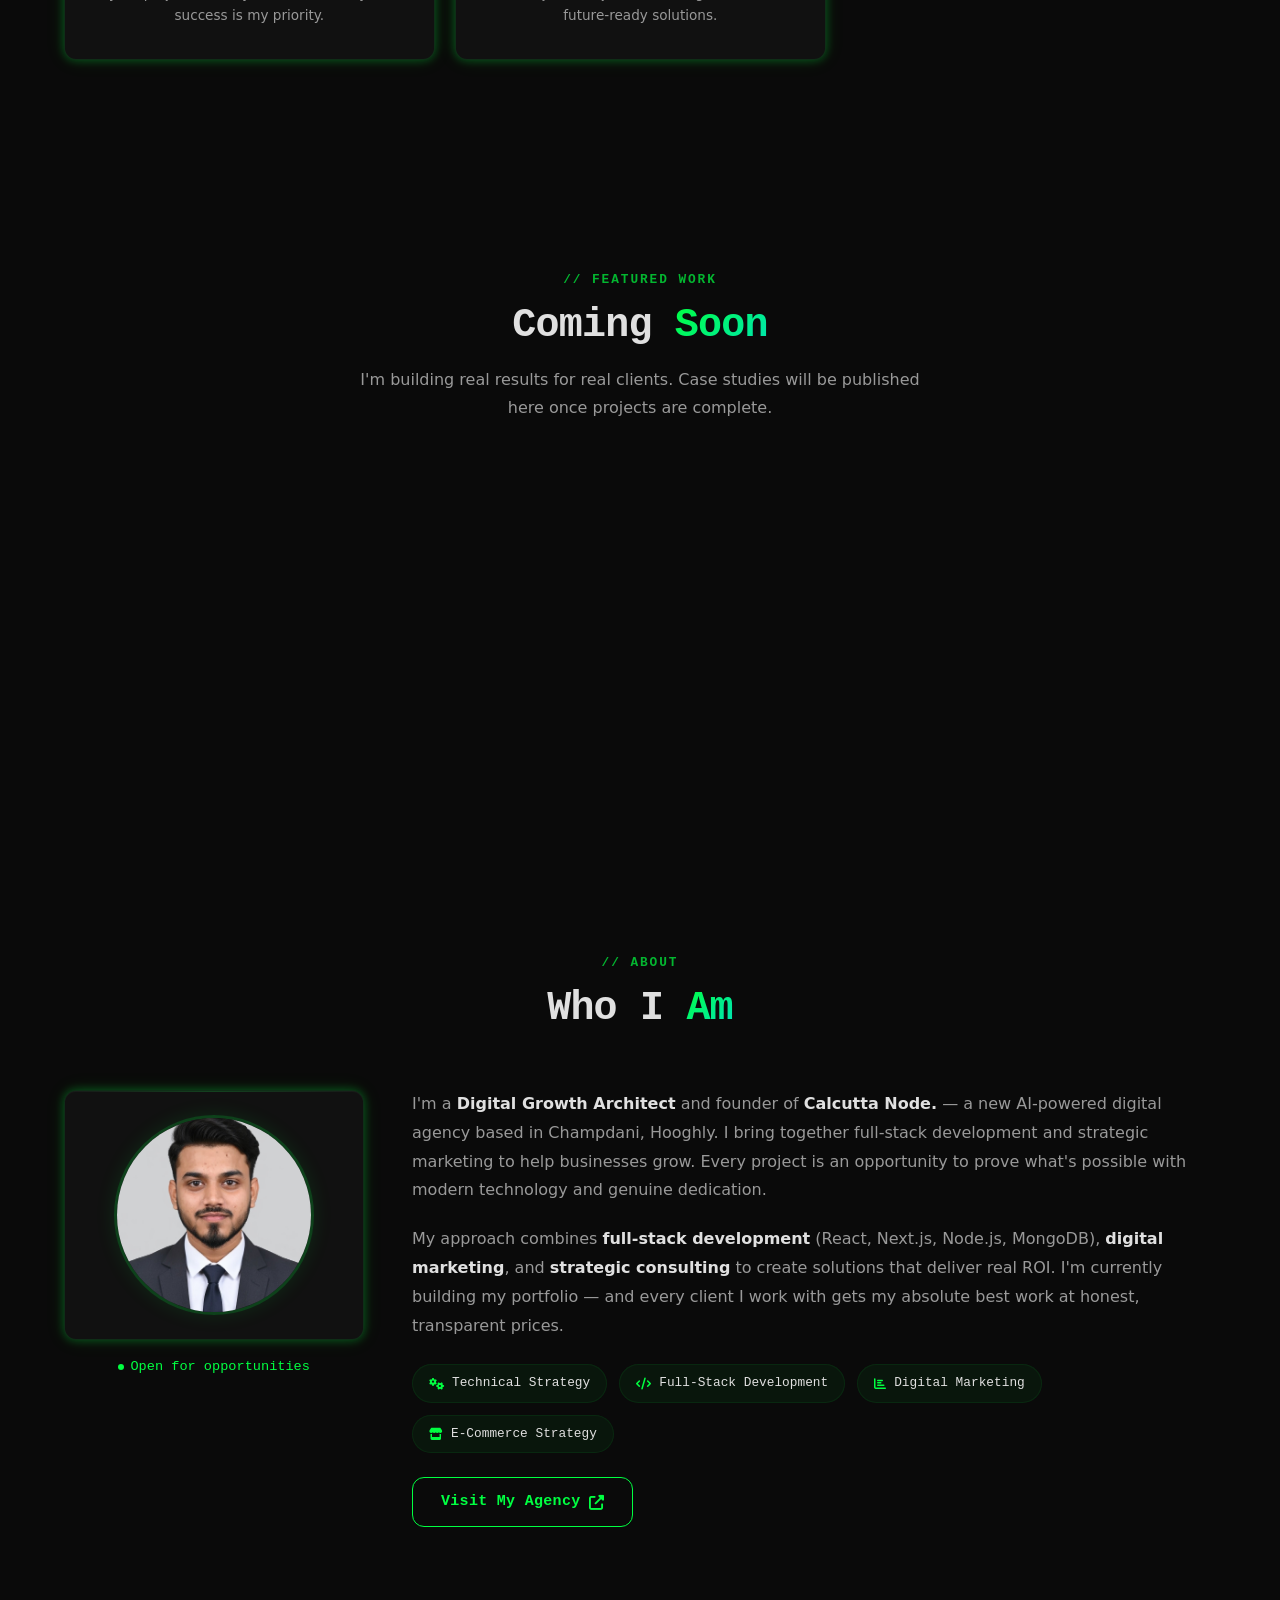
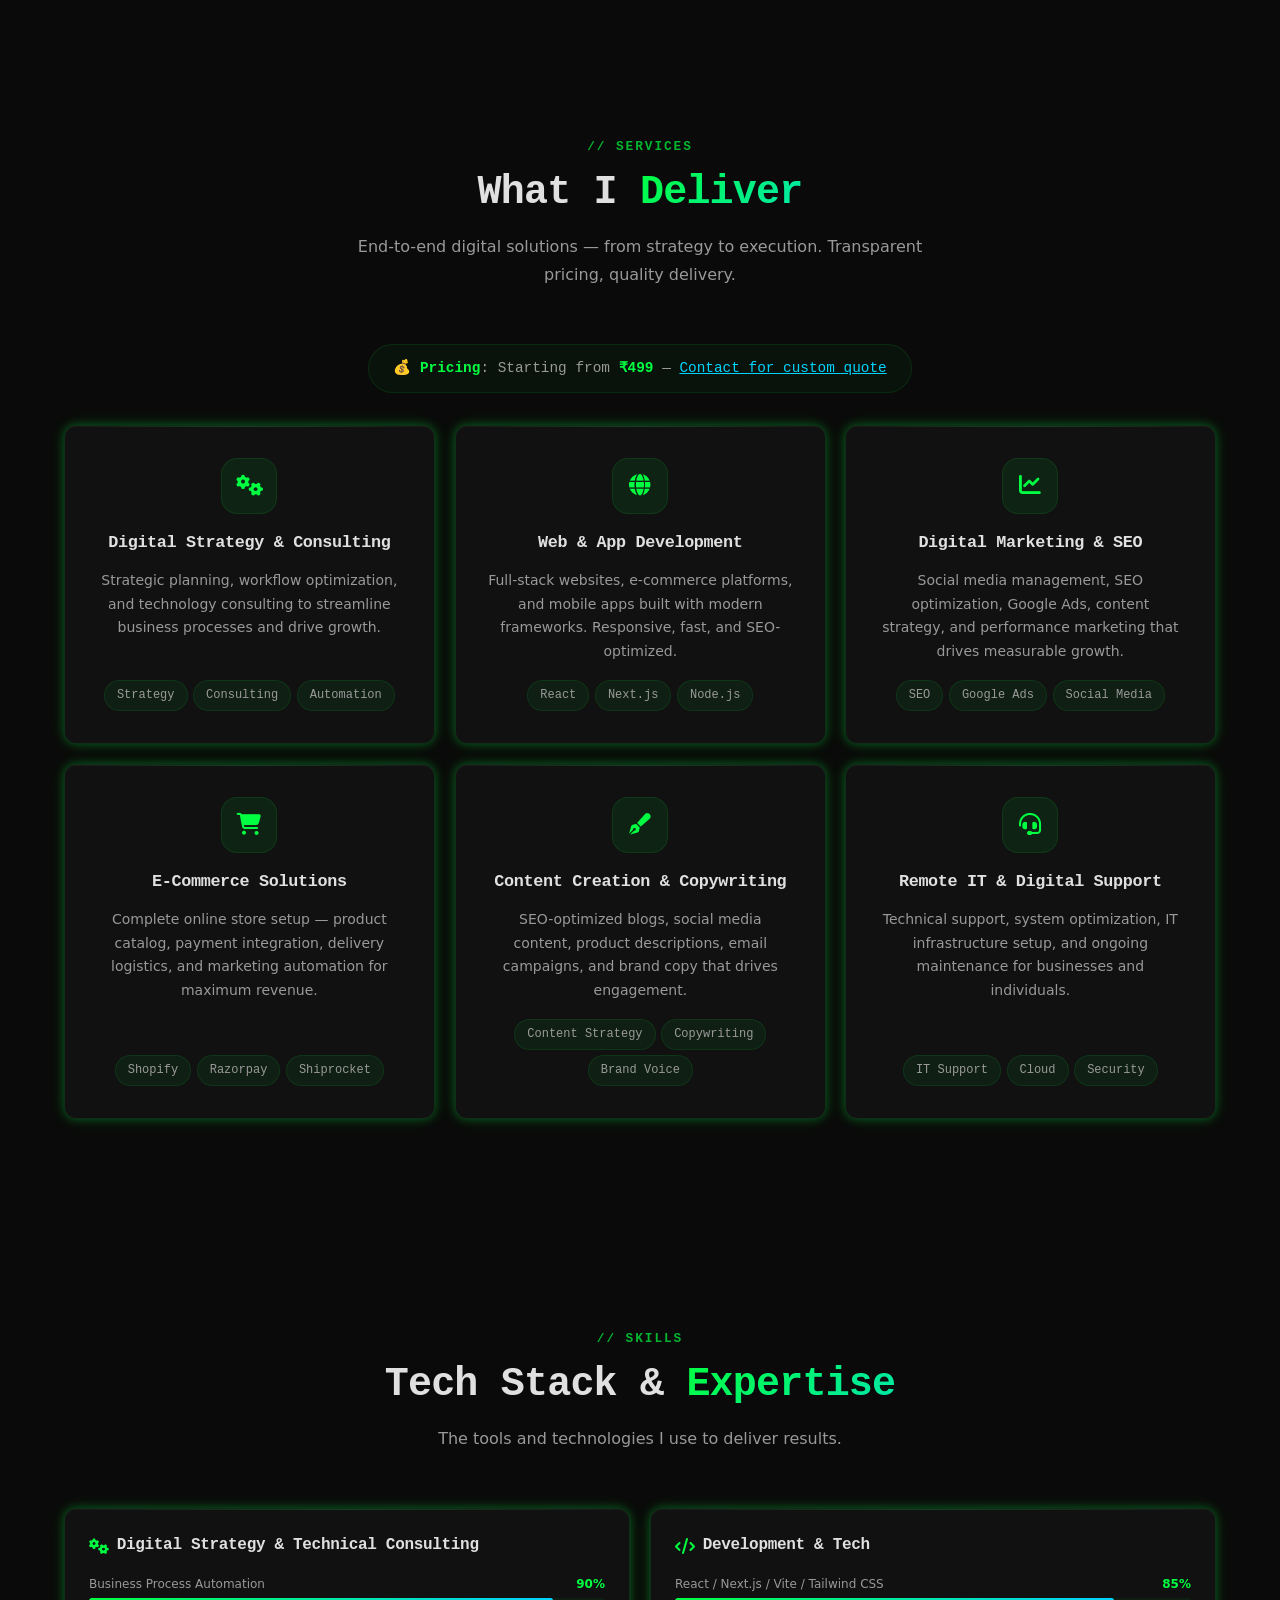
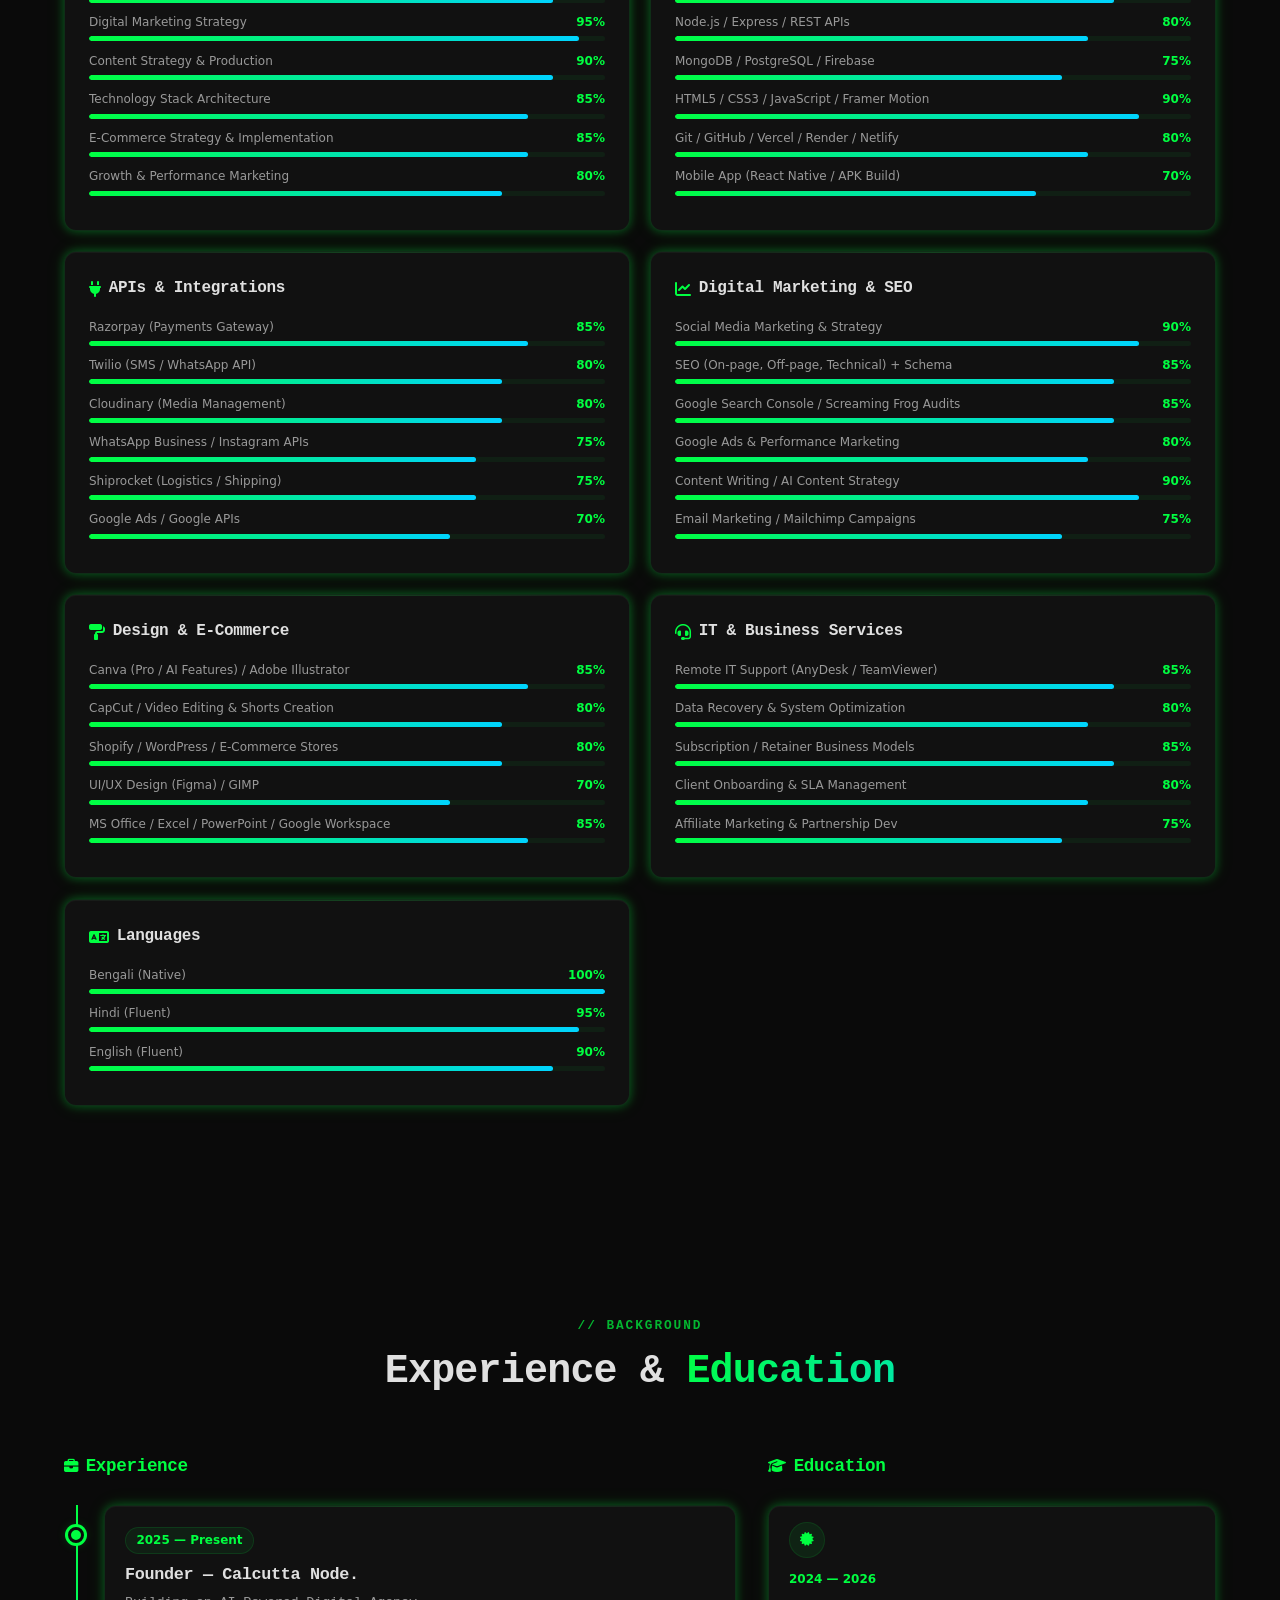
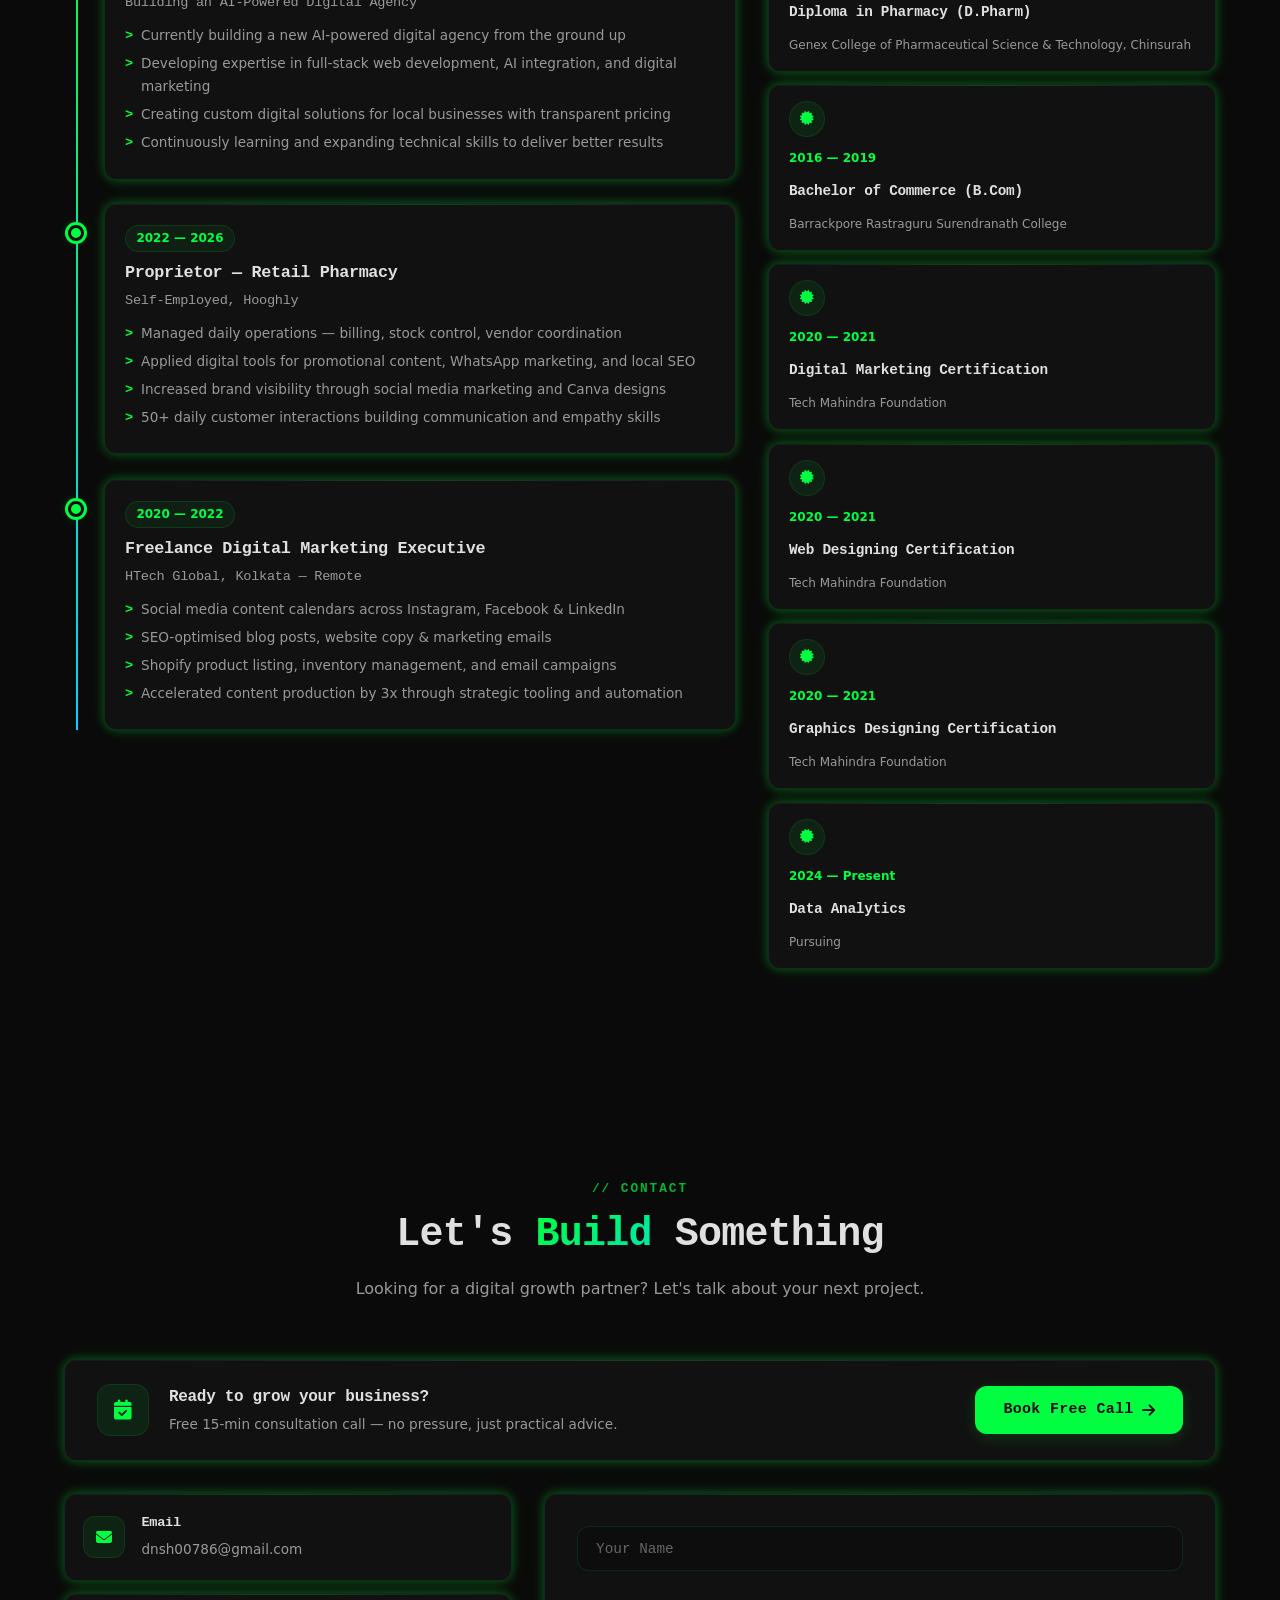
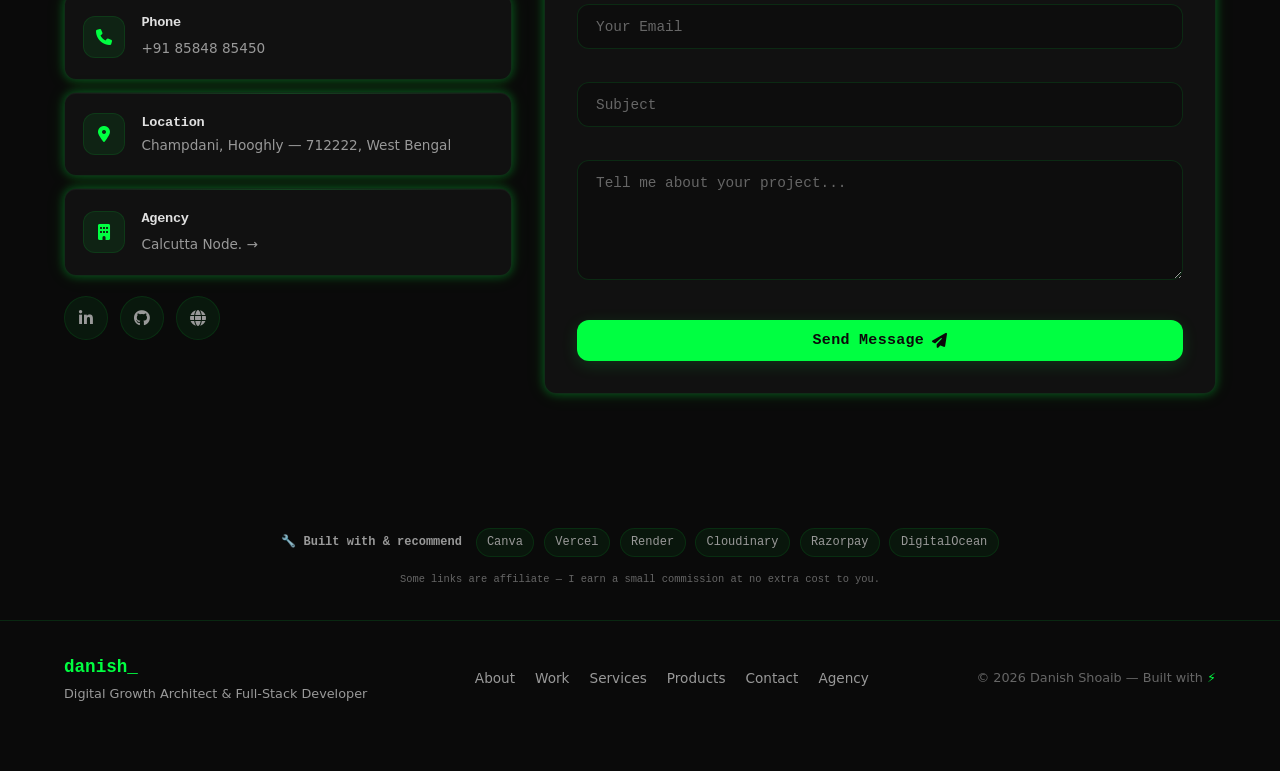
==== commit c0b3ce6d: "clean: remove fake claims, pink CSS, stale comments; add AI chat widget; polish design" ====
--- a/index.html
+++ b/index.html
@@ -3,17 +3,17 @@
 <head>
   <meta charset="UTF-8" />
   <meta name="viewport" content="width=device-width, initial-scale=1.0" />
-  <title>Danish Shoaib — AI & Digital Growth Architect</title>
-  <meta name="description" content="Danish Shoaib — Solo AI & Digital Growth Architect. Bootstrapped Calcutta Node from Hooghly. 22+ clients served, ₹12L+ monthly revenue generated for client businesses. 7+ AI models, full-stack dev, from ₹399." />
-  <meta name="keywords" content="Danish Shoaib, Calcutta Node, solo founder, AI prompt engineer, digital marketing, IT services, web development, SEO, social media marketing, ChatGPT, AI automation, business growth, bootstrapped startup Hooghly" />
+  <title>Danish Shoaib — Digital Growth Architect</title>
+  <meta name="description" content="Danish Shoaib — Digital Growth Architect. AI-powered digital agency — web development, digital marketing, and strategic growth solutions." />
+  <meta name="keywords" content="Danish Shoaib, Calcutta Node, digital marketing, IT services, web development, SEO, social media marketing, business growth" />
   <meta name="author" content="Danish Shoaib" />
   <meta name="theme-color" content="#0a0a0a" />
   <meta name="robots" content="index, follow" />
   <meta name="revisit-after" content="7 days" />
 
   <!-- Open Graph -->
-  <meta property="og:title" content="Danish Shoaib — AI & Digital Growth Architect" />
-  <meta property="og:description" content="Solo AI & Digital Growth Architect. Calcutta Node founder. ₹12L+ monthly revenue generated for 22+ client businesses. 7+ AI models, ₹399-₹14,999 services." />
+  <meta property="og:title" content="Danish Shoaib — Digital Growth Architect" />
+  <meta property="og:description" content="Digital Growth Architect. AI-powered digital agency — from web development to AI-powered marketing." />
   <meta property="og:type" content="website" />
   <meta property="og:url" content="https://danishkagit.github.io/portfolio/" />
   <meta property="og:locale" content="en_IN" />
@@ -22,12 +22,12 @@
   <!-- Twitter -->
   <meta name="twitter:card" content="summary_large_image" />
   <meta name="twitter:image" content="https://danishkagit.github.io/portfolio/assets/danish-passport.jpg" />
-  <meta name="twitter:title" content="Danish Shoaib — AI & Digital Growth Architect" />
-  <meta name="twitter:description" content="Solo AI & Digital Growth Architect from Hooghly. ₹12L+/mo revenue generated for 22+ client businesses. 7+ AI models, ₹399-₹14,999 services." />
+  <meta name="twitter:title" content="Danish Shoaib — Digital Growth Architect" />
+  <meta name="twitter:description" content="Digital Growth Architect from Hooghly. AI-powered digital agency — web dev, marketing & strategic growth." />
   <link rel="me" href="https://www.linkedin.com/in/danishshoaib-in/" />
 
   <!-- Security Headers -->
-  <meta http-equiv="Content-Security-Policy" content="default-src 'self'; style-src 'self' 'unsafe-inline' https://fonts.googleapis.com https://cdnjs.cloudflare.com; font-src 'self' https://fonts.gstatic.com https://cdnjs.cloudflare.com; script-src 'self' https://accounts.google.com https://cdnjs.cloudflare.com; img-src 'self' data: https:; connect-src 'self' https:; frame-src 'self'" />
+  <meta http-equiv="Content-Security-Policy" content="default-src 'self'; base-uri 'self'; style-src 'self' 'unsafe-inline' https://fonts.googleapis.com https://cdnjs.cloudflare.com; font-src 'self' https://fonts.gstatic.com https://cdnjs.cloudflare.com; script-src 'self' https://accounts.google.com https://cdnjs.cloudflare.com; img-src 'self' data: https:; connect-src 'self' https: https://calcuttanode-api.onrender.com; frame-src 'self'" />
   <meta http-equiv="X-Content-Type-Options" content="nosniff" />
   <meta http-equiv="X-Frame-Options" content="DENY" />
   <meta http-equiv="Referrer-Policy" content="strict-origin-when-cross-origin" />
@@ -51,38 +51,30 @@
   <script type="application/ld+json">
   {
     "@context": "https://schema.org",
-    "@type": "Person",
-    "name": "Danish Shoaib",
-    "alternateName": "Danish Shoaib",
-    "image": "https://danishkagit.github.io/portfolio/assets/danish-passport.jpg",
-    "url": "https://danishkagit.github.io/portfolio/",
-    "email": "dnsh00786@gmail.com",
-    "telephone": "+918584885450",
-    "address": {
-      "@type": "PostalAddress",
-      "addressLocality": "Champdani",
-      "addressRegion": "Hooghly",
-      "addressCountry": "IN",
-      "postalCode": "712222"
-    },
-    "jobTitle": "AI Prompt Engineer & Digital Growth Strategist",
-    "knowsAbout": ["AI Prompt Engineering", "Digital Marketing", "Digital Transformation", "Web Development", "SEO", "Content Strategy", "E-Commerce"],
-    "alumniOf": ["Tech Mahindra Foundation", "Genex College of Pharmaceutical Science & Technology"],
-    "sameAs": [
-      "https://github.com/danishkagit",
-      "https://www.linkedin.com/in/danishshoaib-in/"
+    "@graph": [
+      {
+        "@type": "Person",
+        "name": "Danish Shoaib",
+        "alternateName": "Danish Shoaib",
+        "image": "https://danishkagit.github.io/portfolio/assets/danish-passport.jpg",
+        "url": "https://danishkagit.github.io/portfolio/",
+        "email": "dnsh00786@gmail.com",
+        "address": {
+          "@type": "PostalAddress",
+          "addressLocality": "Champdani",
+          "addressRegion": "Hooghly",
+          "addressCountry": "IN",
+          "postalCode": "712222"
+        },
+        "jobTitle": "Digital Growth Strategist & Full-Stack Developer",
+        "knowsAbout": ["AI Prompt Engineering", "Digital Marketing", "Digital Transformation", "Web Development", "SEO", "Content Strategy", "E-Commerce"],
+        "alumniOf": ["Tech Mahindra Foundation", "Genex College of Pharmaceutical Science & Technology"],
+        "sameAs": [
+          "https://github.com/danishkagit",
+          "https://www.linkedin.com/in/danishshoaib-in/"
+        ]
+      }
     ]
-  }
-  </script>
-  <script type="application/ld+json">
-  {
-    "@context": "https://schema.org",
-    "@type": "Organization",
-    "name": "Calcutta Node.",
-    "url": "https://calcuttanode.vercel.app",
-    "description": "Bootstrapped solo digital growth agency from Hooghly — Web & app development, remote IT support, digital marketing & AI-powered solutions. Founded by Danish Shoaib.",
-    "email": "calcuttanode@gmail.com",
-    "address": { "@type": "PostalAddress", "addressLocality": "Kolkata", "addressCountry": "IN" }
   }
   </script>
 
@@ -90,11 +82,11 @@
   <style>
     .skip-link { position: absolute; top: -100%; left: 50%; transform: translateX(-50%); z-index: 10000; background: var(--color-terminal-green); color: #0a0a0a; padding: 0.75rem 1.5rem; border-radius: 0 0 8px 8px; font-weight: 600; transition: top 0.3s ease; }
     .skip-link:focus { top: 0; }
-    .stat-number { font-size: 2.5rem; font-weight: 800; font-family: var(--font-mono); color: var(--color-terminal-green); line-height: 1.2; text-shadow: 0 0 20px rgba(0, 255, 65, 0.3); }
   </style>
 </head>
 <body>
-  <a href="#hero" class="skip-link">Skip to main content</a>
+  <div class="page-loader"><div class="page-loader-spinner"></div></div>
+  <a href="#main-content" class="skip-link">Skip to main content</a>
   <div class="noise-overlay" aria-hidden="true"></div>
   <div id="scrollProgress" role="progressbar" aria-valuemin="0" aria-valuemax="100" aria-label="Page scroll progress"></div>
 
@@ -104,7 +96,7 @@
       <a href="#hero" class="nav-logo" aria-label="Danish Shoaib Home">danish<span class="blink">_</span></a>
       <ul class="nav-links" id="navLinks" role="list">
         <li><a href="#about" class="nav-link">About</a></li>
-        <li><a href="#results" class="nav-link">Results</a></li>
+        <li><a href="#why-me" class="nav-link">Why Me</a></li>
         <li><a href="#work" class="nav-link">Work</a></li>
         <li><a href="#services" class="nav-link">Services</a></li>
         <li><a href="#skills" class="nav-link">Skills</a></li>
@@ -117,702 +109,517 @@
     </div>
   </nav>
 
-  <!-- HERO -->
-  <section class="hero" id="hero" aria-label="Hero introduction">
-    <div class="hero-orb hero-orb-1"></div>
-    <div class="hero-orb hero-orb-2"></div>
-    <canvas id="matrixCanvas" aria-hidden="true"></canvas>
-    <div class="container hero-content">
-      <div class="hero-badge fade-in">
-        <span class="badge-dot"></span>
-        <span>AI Prompt Engineer &amp; Digital Growth Architect</span>
-      </div>
-      <div class="hero-profile-pic fade-in">
-        <img src="assets/danish-passport.jpg" alt="Danish Shoaib" class="hero-img" loading="eager" />
-      </div>
-      <h1 class="hero-title fade-in">
-        <span class="terminal-prompt" aria-hidden="true">&gt;</span>
-        <span class="gradient-text">Danish Shoaib</span>
-        <span class="cursor-blink">_</span>
-      </h1>
-      <p class="hero-subtitle fade-in">
-        Solo operator, zero overhead, agency results. I help businesses grow through <strong>AI-powered digital strategies</strong> — generating <strong>₹12L+ monthly revenue for clients</strong> across 22+ businesses using <strong>7+ AI models</strong> and full-stack development.
-      </p>
-      <div class="hero-actions fade-in">
-        <a href="#work" class="btn btn-primary glow-btn">View My Work</a>
-        <a href="#contact" class="btn btn-outline">Let's Talk</a>
-        <a href="https://calcuttanode.vercel.app" class="btn btn-ghost" target="_blank" rel="noopener noreferrer">Calcutta Node →</a>
-      </div>
-      <div class="hero-metrics fade-in">
-        <div class="metric-chip"><span class="metric-num">22+</span> Clients Served</div>
-        <div class="metric-chip"><span class="metric-num">₹12L+</span> Revenue Generated for Clients</div>
-        <div class="metric-chip"><span class="metric-num">7+</span> AI Models Integrated</div>
-      </div>
-    </div>
-  </section>
-
-  <!-- RESULTS / STATS -->
-  <section class="section" id="results" aria-label="Key results and achievements">
-    <div class="container">
-      <div class="section-header fade-in">
-        <span class="section-label">// RESULTS</span>
-        <h2 class="section-title">Numbers That <span class="gradient-text">Speak</span></h2>
-        <p class="section-desc">Real impact from real projects — every metric is backed by verified client outcomes. Bootstrapped solo operation since day one.</p>
-      </div>
-      <div class="results-grid">
-        <div class="result-card glass-card fade-in" data-delay="0">
-          <div class="result-icon"><i class="fas fa-chart-line"></i></div>
-          <div class="result-number"><span data-counter="12">0</span><span class="result-suffix">L+</span></div>
-          <div class="result-label">Monthly Revenue Generated FOR Clients</div>
-          <div class="result-detail">₹12L+ in monthly revenue earned by client businesses through digital projects</div>
-        </div>
-        <div class="result-card glass-card fade-in" data-delay="100">
-          <div class="result-icon"><i class="fas fa-building"></i></div>
-          <div class="result-number"><span data-counter="22">0</span><span class="result-suffix">+</span></div>
-          <div class="result-label">Clients Served</div>
-          <div class="result-detail">22+ businesses across 12 industries in 4 cities — from ₹399 listings to ₹14,999 full builds</div>
-        </div>
-        <div class="result-card glass-card fade-in" data-delay="200">
-          <div class="result-icon"><i class="fas fa-star"></i></div>
-          <div class="result-number"><span>4.8</span><span class="result-suffix">★</span></div>
-          <div class="result-label">Avg. Google Rating of Client Businesses</div>
-          <div class="result-detail">Google reviews earned by client businesses I've helped optimize — verifiable on Google Maps</div>
-        </div>
-        <div class="result-card glass-card fade-in" data-delay="300">
-          <div class="result-icon"><i class="fas fa-robot"></i></div>
-          <div class="result-number"><span>1,000</span><span class="result-suffix">+</span></div>
-          <div class="result-label">AI Workflows Built</div>
-          <div class="result-detail">Prompt chains, automation scripts, and AI-powered content systems deployed</div>
-        </div>
-        <div class="result-card glass-card fade-in" data-delay="400">
-          <div class="result-icon"><i class="fas fa-globe"></i></div>
-          <div class="result-number"><span>50</span><span class="result-suffix">+</span></div>
-          <div class="result-label">Digital Assets Built</div>
-          <div class="result-detail">Websites, apps, e-commerce stores, and marketing dashboards</div>
-        </div>
-        <div class="result-card glass-card fade-in" data-delay="500">
-          <div class="result-icon"><i class="fas fa-graduation-cap"></i></div>
-          <div class="result-number"><span>4</span><span class="result-suffix">+</span></div>
-          <div class="result-label">Years Experience</div>
-          <div class="result-detail">Digital marketing, AI engineering, and business transformation — self-taught, always learning</div>
-        </div>
-      </div>
-    </div>
-  </section>
-
-  <!-- FEATURED WORK -->
-  <section class="section" id="work" aria-label="Featured case studies">
-    <div class="container">
-      <div class="section-header fade-in">
-        <span class="section-label">// FEATURED WORK</span>
-        <h2 class="section-title">Recent <span class="gradient-text">Impact</span></h2>
-        <p class="section-desc">Real businesses, real results — from <strong>₹399 GBP listings</strong> to <strong>₹14,999 full e-commerce builds</strong>. Each project delivered solo, with AI at the core. <strong>Calcutta Node.</strong> — bootstrapped in Hooghly.</p>
-      </div>
-
-      <!-- Case Study: Style Union -->
-      <div class="case-study glass-card fade-in">
-        <div class="case-header">
-          <div class="case-company">
-            <span class="case-industry">Fashion & Retail</span>
-            <h3>Style Union</h3>
-            <div class="case-location"><i class="fas fa-map-pin"></i> Bengaluru, Karnataka</div>
-          </div>
-          <div class="case-rating">
-            <div class="rating-badge">4.8★</div>
-            <span>17,159+ reviews</span>
-          </div>
-        </div>
-        <div class="case-body">
-          <div class="case-metrics">
-            <div class="case-metric">
-              <span class="case-metric-val">₹12L+</span>
-              <span class="case-metric-lbl">Monthly Online Revenue</span>
-            </div>
-            <div class="case-metric">
-              <span class="case-metric-val">3,000+</span>
-              <span class="case-metric-lbl">Products Listed</span>
-            </div>
-            <div class="case-metric">
-              <span class="case-metric-val">25K+</span>
-              <span class="case-metric-lbl">Monthly Visitors</span>
-            </div>
-          </div>
-          <p class="case-description">
-            Built a premium e-commerce platform from scratch — product catalog with model shots, size guides, 
-            Razorpay integration, and pan-India delivery via Shiprocket. Instagram Shopping integration + Google Shopping 
-            ads drove 25,000+ monthly visitors. The store went from zero online presence to <strong>₹12L+ monthly revenue</strong> 
-            within 3 months of launch.
-          </p>
-          <div class="case-tech">
-            <span class="tag">Next.js</span>
-            <span class="tag">Node.js</span>
-            <span class="tag">MongoDB</span>
-            <span class="tag">Razorpay</span>
-            <span class="tag">AI/LLM</span>
-            <span class="tag">Shiprocket</span>
-          </div>
-        </div>
-        <div class="case-testimonial">
-          <i class="fas fa-quote-left quote-icon"></i>
-          <p>"Our customers kept asking if we delivered online, and we had to say no every time. Calcutta Node changed that — our online store launched and within weeks we were shipping across India. We've doubled our revenue without opening a second store."</p>
-          <div class="testimonial-author">
-            <strong>Priya & Ankit Mehta</strong>
-            <span>Co-Founders, Style Union</span>
-          </div>
-        </div>
-      </div>
-
-      <!-- Case Study: Rana Sir Classes -->
-      <div class="case-study glass-card fade-in">
-        <div class="case-header">
-          <div class="case-company">
-            <span class="case-industry">Education</span>
-            <h3>Rana Sir Classes</h3>
-            <div class="case-location"><i class="fas fa-map-pin"></i> Kolkata, West Bengal</div>
-          </div>
-          <div class="case-rating">
-            <div class="rating-badge">5.0★</div>
-            <span>1,523+ reviews</span>
-          </div>
-        </div>
-        <div class="case-body">
-          <div class="case-metrics">
-            <div class="case-metric">
-              <span class="case-metric-val">60%</span>
-              <span class="case-metric-lbl">Enrollment Increase</span>
-            </div>
-            <div class="case-metric">
-              <span class="case-metric-val">10K+</span>
-              <span class="case-metric-lbl">Monthly Social Reach</span>
-            </div>
-            <div class="case-metric">
-              <span class="case-metric-val">85%</span>
-              <span class="case-metric-lbl">Student Retention</span>
-            </div>
-          </div>
-          <p class="case-description">
-            Took a 20-year-old coaching institution from zero digital footprint to a full-fledged online learning platform. 
-            Built an LMS with live classes, recorded lectures, digital assignments, and an online admission system with 
-            integrated payments. Instagram and YouTube content drove 10,000+ monthly reach, resulting in a <strong>60% enrollment increase</strong>.
-          </p>
-          <div class="case-tech">
-            <span class="tag">Next.js</span>
-            <span class="tag">Node.js</span>
-            <span class="tag">MongoDB</span>
-            <span class="tag">Firebase</span>
-            <span class="tag">AI/LLM</span>
-          </div>
-        </div>
-        <div class="case-testimonial">
-          <i class="fas fa-quote-left quote-icon"></i>
-          <p>"For 20 years, we relied solely on word-of-mouth. Calcutta Node brought us into the digital age without losing our academic focus. Enrollment has skyrocketed."</p>
-          <div class="testimonial-author">
-            <strong>Dr. Subhrajit Rana</strong>
-            <span>Founder, Rana Sir Classes</span>
-          </div>
-        </div>
-      </div>
-
-      <!-- Case Study: Bapi Medico -->
-      <div class="case-study glass-card fade-in">
-        <div class="case-header">
-          <div class="case-company">
-            <span class="case-industry">Healthcare / Pharmacy</span>
-            <h3>Bapi Medico</h3>
-            <div class="case-location"><i class="fas fa-map-pin"></i> Champdani, Hooghly</div>
-          </div>
-          <div class="case-rating">
-            <div class="rating-badge">4.7★</div>
-            <span>500+ reviews</span>
-          </div>
-        </div>
-        <div class="case-body">
-          <div class="case-metrics">
-            <div class="case-metric">
-              <span class="case-metric-val">300%</span>
-              <span class="case-metric-lbl">Order Increase</span>
-            </div>
-            <div class="case-metric">
-              <span class="case-metric-val">₹2.8L</span>
-              <span class="case-metric-lbl">Monthly Online Revenue</span>
-            </div>
-            <div class="case-metric">
-              <span class="case-metric-val">85%</span>
-              <span class="case-metric-lbl">Repeat Customers</span>
-            </div>
-          </div>
-          <p class="case-description">
-            Built an online pharmacy platform with medicine catalog, prescription upload, and home delivery ordering. 
-            Integrated WhatsApp Business for order confirmations and refill reminders. The local pharmacy went from 
-            losing customers to big aggregators to competing effectively — <strong>300% increase in monthly orders</strong> 
-            and ₹2.8L monthly online revenue.
-          </p>
-          <div class="case-tech">
-            <span class="tag">React</span>
-            <span class="tag">Node.js</span>
-            <span class="tag">MongoDB</span>
-            <span class="tag">Razorpay</span>
-            <span class="tag">WhatsApp API</span>
-          </div>
-        </div>
-        <div class="case-testimonial">
-          <i class="fas fa-quote-left quote-icon"></i>
-          <p>"I was losing customers to big pharmacy apps every week. Now my regulars order from my own website — cheaper and faster because we're local. Calcutta Node helped us compete with the giants."</p>
-          <div class="testimonial-author">
-            <strong>Bapi Das</strong>
-            <span>Owner & Chief Pharmacist, Bapi Medico</span>
-          </div>
-        </div>
-      </div>
-
-      <div class="work-cta fade-in">
-        <p class="work-cta-note">Each project delivered solo — from a ₹399 GBP listing to a ₹14,999 full e-commerce build. No agency markup, just direct access.</p>
-        <a href="https://calcuttanode.vercel.app/work" class="btn btn-primary glow-btn" target="_blank" rel="noopener noreferrer">
-          View All 22+ Case Studies <i class="fas fa-arrow-right"></i>
-        </a>
-      </div>
-    </div>
-  </section>
-
-  <!-- ABOUT -->
-  <section class="section" id="about" aria-label="About Danish Shoaib">
-    <div class="container">
-      <div class="section-header fade-in">
-        <span class="section-label">// ABOUT</span>
-        <h2 class="section-title">Who I <span class="gradient-text">Am</span></h2>
-      </div>
-      <div class="about-grid">
-        <div class="about-image-wrapper fade-in">
-          <div class="about-image glass-card">
-            <img src="assets/danish-passport.jpg" alt="Danish Shoaib" class="about-img" />
-          </div>
-          <div class="about-status">
-            <span class="status-dot"></span> Open for opportunities
-          </div>
-        </div>
-        <div class="about-content fade-in">
-          <p class="about-text">
-            I'm a <strong>solo AI & Digital Growth Architect</strong> running <strong>Calcutta Node.</strong> — a zero-investment, bootstrapped operation from Champdani, Hooghly. No office, no team, no investors. Just me, <strong>7+ AI models</strong>, and a full-stack toolkit that I apply to help businesses grow. I've worked with <strong>22+ businesses</strong> across 12 industries — from a local pharmacy generating ₹2.8L monthly online revenue to a fashion retailer doing ₹12L+ monthly through a custom e-commerce platform I built.
-          </p>
-          <p class="about-text">
-            My approach combines <strong>structured prompt engineering</strong> (ChatGPT, Claude, Gemini, DeepSeek, MiMo, Nemotron, North — 7+ models), <strong>full-stack development</strong> (React, Next.js, Node.js, MongoDB), and <strong>data-driven marketing</strong> to create solutions that deliver real ROI. Services range from <strong>₹399 Google My Business listings</strong> to <strong>₹14,999 full e-commerce builds</strong> — because being solo means lower overhead and direct access to the person doing the work.
-          </p>
-          <div class="about-badges">
-            <div class="about-badge">
-              <i class="fas fa-robot"></i>
-              <span>AI & Prompt Engineering</span>
-            </div>
-            <div class="about-badge">
-              <i class="fas fa-code"></i>
-              <span>Full-Stack Development</span>
-            </div>
-            <div class="about-badge">
-              <i class="fas fa-chart-bar"></i>
-              <span>Digital Marketing</span>
-            </div>
-            <div class="about-badge">
-              <i class="fas fa-store"></i>
-              <span>E-Commerce Strategy</span>
-            </div>
-          </div>
-          <div class="about-cta">
-            <a href="https://calcuttanode.vercel.app" class="btn btn-outline" target="_blank" rel="noopener noreferrer">
-              Visit My Agency <i class="fas fa-external-link-alt"></i>
+  <main id="main-content">
+    <!-- HERO -->
+    <section class="hero" id="hero" aria-label="Hero introduction">
+      <div class="hero-orb hero-orb-1"></div>
+      <div class="hero-orb hero-orb-2"></div>
+      <canvas id="matrixCanvas" aria-hidden="true"></canvas>
+      <div class="container hero-content">
+        <div class="hero-badge fade-in">
+          <span class="badge-dot"></span>
+          <span>Digital Growth Architect &amp; Full-Stack Developer</span>
+        </div>
+        <div class="hero-profile-pic fade-in">
+          <img src="assets/danish-passport.jpg" alt="Danish Shoaib" class="hero-img" loading="eager" />
+        </div>
+        <h1 class="hero-title fade-in">
+          <span class="terminal-prompt" aria-hidden="true">&gt;</span>
+          <span class="gradient-text">Danish Shoaib</span>
+          <span class="cursor-blink">_</span>
+        </h1>
+        <p class="hero-subtitle fade-in">
+          I help businesses grow through <strong>data-driven digital strategies</strong> — from web development to AI-powered marketing.
+        </p>
+        <div class="hero-actions fade-in">
+          <a href="#work" class="btn btn-primary glow-btn">View My Work</a>
+          <a href="#contact" class="btn btn-outline">Let's Talk</a>
+          <a href="https://calcuttanode.vercel.app" class="btn btn-ghost" target="_blank" rel="noopener noreferrer">Calcutta Node →</a>
+        </div>
+        <div class="hero-metrics fade-in">
+          <div class="metric-chip"><span class="metric-num">✦</span> Ready to Serve You</div>
+          <div class="metric-chip"><span class="metric-num">⚡</span> AI-Powered Solutions</div>
+          <div class="metric-chip"><span class="metric-num">→</span> Quick Turnaround</div>
+        </div>
+      </div>
+    </section>
+
+    <!-- WHY CHOOSE ME -->
+    <section class="section" id="why-me" aria-label="Why choose me">
+      <div class="container">
+        <div class="section-header fade-in">
+          <span class="section-label">// WHY CHOOSE ME</span>
+          <h2 class="section-title">What Sets Me <span class="gradient-text">Apart</span></h2>
+          <p class="section-desc">A fresh, AI-powered approach to digital growth — without the inflated claims.</p>
+        </div>
+        <div class="results-grid">
+          <div class="result-card glass-card fade-in" data-delay="0">
+            <div class="icon-box"><i class="fas fa-brain"></i></div>
+            <div class="result-label">AI-Powered Approach</div>
+            <div class="result-detail">Leveraging cutting-edge AI tools to deliver smarter, faster, and more cost-effective solutions for every project.</div>
+          </div>
+          <div class="result-card glass-card fade-in" data-delay="100">
+            <div class="icon-box"><i class="fas fa-rupee-sign"></i></div>
+            <div class="result-label">Affordable Pricing</div>
+            <div class="result-detail">Quality digital solutions starting from just ₹499 — transparent pricing with no hidden fees.</div>
+          </div>
+          <div class="result-card glass-card fade-in" data-delay="200">
+            <div class="icon-box"><i class="fas fa-rocket"></i></div>
+            <div class="result-label">Fast Turnaround</div>
+            <div class="result-detail">Quick delivery without compromising quality. Most projects delivered within days, not months.</div>
+          </div>
+          <div class="result-card glass-card fade-in" data-delay="300">
+            <div class="icon-box"><i class="fas fa-headset"></i></div>
+            <div class="result-label">Dedicated Support</div>
+            <div class="result-detail">Personal, one-on-one support throughout your project and beyond — because your success is my priority.</div>
+          </div>
+          <div class="result-card glass-card fade-in" data-delay="400">
+            <div class="icon-box"><i class="fas fa-layer-group"></i></div>
+            <div class="result-label">Modern Tech Stack</div>
+            <div class="result-detail">Built with the latest technologies — React, Next.js, Node.js, and AI integrations for future-ready solutions.</div>
+          </div>
+        </div>
+      </div>
+    </section>
+
+    <!-- FEATURED WORK -->
+    <section class="section" id="work" aria-label="Featured work">
+      <div class="container">
+        <div class="section-header fade-in">
+          <span class="section-label">// FEATURED WORK</span>
+          <h2 class="section-title">Coming <span class="gradient-text">Soon</span></h2>
+          <p class="section-desc">I'm building real results for real clients. Case studies will be published here once projects are complete.</p>
+        </div>
+        <div id="caseStudiesContainer"></div>
+      </div>
+    </section>
+
+    <!-- ABOUT -->
+    <section class="section" id="about" aria-label="About Danish Shoaib">
+      <div class="container">
+        <div class="section-header fade-in">
+          <span class="section-label">// ABOUT</span>
+          <h2 class="section-title">Who I <span class="gradient-text">Am</span></h2>
+        </div>
+        <div class="about-grid">
+          <div class="about-image-wrapper fade-in">
+            <div class="about-image glass-card">
+              <img src="assets/danish-passport.jpg" alt="Danish Shoaib" class="about-img" />
+            </div>
+            <div class="about-status">
+              <span class="status-dot"></span> Open for opportunities
+            </div>
+          </div>
+          <div class="about-content fade-in">
+            <p class="about-text">
+              I'm a <strong>Digital Growth Architect</strong> and founder of <strong>Calcutta Node.</strong> — a new AI-powered digital agency based in Champdani, Hooghly. I bring together full-stack development and strategic marketing to help businesses grow. Every project is an opportunity to prove what's possible with modern technology and genuine dedication.
+            </p>
+            <p class="about-text">
+              My approach combines <strong>full-stack development</strong> (React, Next.js, Node.js, MongoDB), <strong>digital marketing</strong>, and <strong>strategic consulting</strong> to create solutions that deliver real ROI. I'm currently building my portfolio — and every client I work with gets my absolute best work at honest, transparent prices.
+            </p>
+            <div class="about-badges">
+              <div class="about-badge">
+                <i class="fas fa-cogs"></i>
+                <span>Technical Strategy</span>
+              </div>
+              <div class="about-badge">
+                <i class="fas fa-code"></i>
+                <span>Full-Stack Development</span>
+              </div>
+              <div class="about-badge">
+                <i class="fas fa-chart-bar"></i>
+                <span>Digital Marketing</span>
+              </div>
+              <div class="about-badge">
+                <i class="fas fa-store"></i>
+                <span>E-Commerce Strategy</span>
+              </div>
+            </div>
+            <div class="about-cta">
+              <a href="https://calcuttanode.vercel.app" class="btn btn-outline" target="_blank" rel="noopener noreferrer">
+                Visit My Agency <i class="fas fa-external-link-alt"></i>
+              </a>
+            </div>
+          </div>
+        </div>
+      </div>
+    </section>
+
+    <!-- SERVICES -->
+    <section class="section" id="services" aria-label="Services offered">
+      <div class="container">
+        <div class="section-header fade-in">
+          <span class="section-label">// SERVICES</span>
+          <h2 class="section-title">What I <span class="gradient-text">Deliver</span></h2>
+          <p class="section-desc">End-to-end digital solutions — from strategy to execution. Transparent pricing, quality delivery.</p>
+        </div>
+        <div class="pricing-simple fade-in" style="text-align:center;margin-bottom:2rem;font-family:var(--font-mono);font-size:0.9rem;color:var(--color-text-muted);">
+          <span style="display:inline-block;padding:0.75rem 1.5rem;background:rgba(0,255,65,0.04);border:1px solid rgba(0,255,65,0.1);border-radius:100px;">
+            💰 <strong style="color:var(--color-terminal-green);">Pricing</strong>: Starting from <strong style="color:var(--color-terminal-green);">₹499</strong> — <a href="#contact" style="color:var(--color-cyan);text-decoration:underline;">Contact for custom quote</a>
+          </span>
+        </div>
+        <div class="services-grid">
+          <div class="service-card glass-card tilt-card fade-in" data-tilt>
+            <div class="icon-box"><i class="fas fa-cogs"></i></div>
+            <h3>Digital Strategy & Consulting</h3>
+            <p>Strategic planning, workflow optimization, and technology consulting to streamline business processes and drive growth.</p>
+            <div class="service-tags">
+              <span class="tag">Strategy</span>
+              <span class="tag">Consulting</span>
+              <span class="tag">Automation</span>
+            </div>
+          </div>
+          <div class="service-card glass-card tilt-card fade-in" data-tilt>
+            <div class="icon-box"><i class="fas fa-globe"></i></div>
+            <h3>Web & App Development</h3>
+            <p>Full-stack websites, e-commerce platforms, and mobile apps built with modern frameworks. Responsive, fast, and SEO-optimized.</p>
+            <div class="service-tags">
+              <span class="tag">React</span>
+              <span class="tag">Next.js</span>
+              <span class="tag">Node.js</span>
+            </div>
+          </div>
+          <div class="service-card glass-card tilt-card fade-in" data-tilt>
+            <div class="icon-box"><i class="fas fa-chart-line"></i></div>
+            <h3>Digital Marketing & SEO</h3>
+            <p>Social media management, SEO optimization, Google Ads, content strategy, and performance marketing that drives measurable growth.</p>
+            <div class="service-tags">
+              <span class="tag">SEO</span>
+              <span class="tag">Google Ads</span>
+              <span class="tag">Social Media</span>
+            </div>
+          </div>
+          <div class="service-card glass-card tilt-card fade-in" data-tilt>
+            <div class="icon-box"><i class="fas fa-shopping-cart"></i></div>
+            <h3>E-Commerce Solutions</h3>
+            <p>Complete online store setup — product catalog, payment integration, delivery logistics, and marketing automation for maximum revenue.</p>
+            <div class="service-tags">
+              <span class="tag">Shopify</span>
+              <span class="tag">Razorpay</span>
+              <span class="tag">Shiprocket</span>
+            </div>
+          </div>
+          <div class="service-card glass-card tilt-card fade-in" data-tilt>
+            <div class="icon-box"><i class="fas fa-pen-fancy"></i></div>
+            <h3>Content Creation & Copywriting</h3>
+            <p>SEO-optimized blogs, social media content, product descriptions, email campaigns, and brand copy that drives engagement.</p>
+            <div class="service-tags">
+              <span class="tag">Content Strategy</span>
+              <span class="tag">Copywriting</span>
+              <span class="tag">Brand Voice</span>
+            </div>
+          </div>
+          <div class="service-card glass-card tilt-card fade-in" data-tilt>
+            <div class="icon-box"><i class="fas fa-headset"></i></div>
+            <h3>Remote IT & Digital Support</h3>
+            <p>Technical support, system optimization, IT infrastructure setup, and ongoing maintenance for businesses and individuals.</p>
+            <div class="service-tags">
+              <span class="tag">IT Support</span>
+              <span class="tag">Cloud</span>
+              <span class="tag">Security</span>
+            </div>
+          </div>
+        </div>
+      </div>
+    </section>
+
+    <!-- SKILLS -->
+    <section class="section" id="skills" aria-label="Skills and expertise">
+      <div class="container">
+        <div class="section-header fade-in">
+          <span class="section-label">// SKILLS</span>
+          <h2 class="section-title">Tech Stack & <span class="gradient-text">Expertise</span></h2>
+          <p class="section-desc">The tools and technologies I use to deliver results.</p>
+        </div>
+        <div class="skills-grid">
+          <div class="skill-category glass-card fade-in">
+            <h3><i class="fas fa-cogs"></i> Digital Strategy & Technical Consulting</h3>
+            <div class="skill-bar-group">
+              <div class="skill-bar"><div class="skill-bar-info"><span class="skill-bar-name">Business Process Automation</span><span class="skill-bar-pct">90%</span></div><div class="skill-bar-track"><div class="skill-bar-fill" data-width="90"></div></div></div>
+              <div class="skill-bar"><div class="skill-bar-info"><span class="skill-bar-name">Digital Marketing Strategy</span><span class="skill-bar-pct">95%</span></div><div class="skill-bar-track"><div class="skill-bar-fill" data-width="95"></div></div></div>
+              <div class="skill-bar"><div class="skill-bar-info"><span class="skill-bar-name">Content Strategy & Production</span><span class="skill-bar-pct">90%</span></div><div class="skill-bar-track"><div class="skill-bar-fill" data-width="90"></div></div></div>
+              <div class="skill-bar"><div class="skill-bar-info"><span class="skill-bar-name">Technology Stack Architecture</span><span class="skill-bar-pct">85%</span></div><div class="skill-bar-track"><div class="skill-bar-fill" data-width="85"></div></div></div>
+              <div class="skill-bar"><div class="skill-bar-info"><span class="skill-bar-name">E-Commerce Strategy & Implementation</span><span class="skill-bar-pct">85%</span></div><div class="skill-bar-track"><div class="skill-bar-fill" data-width="85"></div></div></div>
+              <div class="skill-bar"><div class="skill-bar-info"><span class="skill-bar-name">Growth & Performance Marketing</span><span class="skill-bar-pct">80%</span></div><div class="skill-bar-track"><div class="skill-bar-fill" data-width="80"></div></div></div>
+            </div>
+          </div>
+          <div class="skill-category glass-card fade-in">
+            <h3><i class="fas fa-code"></i> Development & Tech</h3>
+            <div class="skill-bar-group">
+              <div class="skill-bar"><div class="skill-bar-info"><span class="skill-bar-name">React / Next.js / Vite / Tailwind CSS</span><span class="skill-bar-pct">85%</span></div><div class="skill-bar-track"><div class="skill-bar-fill" data-width="85"></div></div></div>
+              <div class="skill-bar"><div class="skill-bar-info"><span class="skill-bar-name">Node.js / Express / REST APIs</span><span class="skill-bar-pct">80%</span></div><div class="skill-bar-track"><div class="skill-bar-fill" data-width="80"></div></div></div>
+              <div class="skill-bar"><div class="skill-bar-info"><span class="skill-bar-name">MongoDB / PostgreSQL / Firebase</span><span class="skill-bar-pct">75%</span></div><div class="skill-bar-track"><div class="skill-bar-fill" data-width="75"></div></div></div>
+              <div class="skill-bar"><div class="skill-bar-info"><span class="skill-bar-name">HTML5 / CSS3 / JavaScript / Framer Motion</span><span class="skill-bar-pct">90%</span></div><div class="skill-bar-track"><div class="skill-bar-fill" data-width="90"></div></div></div>
+              <div class="skill-bar"><div class="skill-bar-info"><span class="skill-bar-name">Git / GitHub / Vercel / Render / Netlify</span><span class="skill-bar-pct">80%</span></div><div class="skill-bar-track"><div class="skill-bar-fill" data-width="80"></div></div></div>
+              <div class="skill-bar"><div class="skill-bar-info"><span class="skill-bar-name">Mobile App (React Native / APK Build)</span><span class="skill-bar-pct">70%</span></div><div class="skill-bar-track"><div class="skill-bar-fill" data-width="70"></div></div></div>
+            </div>
+          </div>
+          <div class="skill-category glass-card fade-in">
+            <h3><i class="fas fa-plug"></i> APIs & Integrations</h3>
+            <div class="skill-bar-group">
+              <div class="skill-bar"><div class="skill-bar-info"><span class="skill-bar-name">Razorpay (Payments Gateway)</span><span class="skill-bar-pct">85%</span></div><div class="skill-bar-track"><div class="skill-bar-fill" data-width="85"></div></div></div>
+              <div class="skill-bar"><div class="skill-bar-info"><span class="skill-bar-name">Twilio (SMS / WhatsApp API)</span><span class="skill-bar-pct">80%</span></div><div class="skill-bar-track"><div class="skill-bar-fill" data-width="80"></div></div></div>
+              <div class="skill-bar"><div class="skill-bar-info"><span class="skill-bar-name">Cloudinary (Media Management)</span><span class="skill-bar-pct">80%</span></div><div class="skill-bar-track"><div class="skill-bar-fill" data-width="80"></div></div></div>
+              <div class="skill-bar"><div class="skill-bar-info"><span class="skill-bar-name">WhatsApp Business / Instagram APIs</span><span class="skill-bar-pct">75%</span></div><div class="skill-bar-track"><div class="skill-bar-fill" data-width="75"></div></div></div>
+              <div class="skill-bar"><div class="skill-bar-info"><span class="skill-bar-name">Shiprocket (Logistics / Shipping)</span><span class="skill-bar-pct">75%</span></div><div class="skill-bar-track"><div class="skill-bar-fill" data-width="75"></div></div></div>
+              <div class="skill-bar"><div class="skill-bar-info"><span class="skill-bar-name">Google Ads / Google APIs</span><span class="skill-bar-pct">70%</span></div><div class="skill-bar-track"><div class="skill-bar-fill" data-width="70"></div></div></div>
+            </div>
+          </div>
+          <div class="skill-category glass-card fade-in">
+            <h3><i class="fas fa-chart-line"></i> Digital Marketing & SEO</h3>
+            <div class="skill-bar-group">
+              <div class="skill-bar"><div class="skill-bar-info"><span class="skill-bar-name">Social Media Marketing & Strategy</span><span class="skill-bar-pct">90%</span></div><div class="skill-bar-track"><div class="skill-bar-fill" data-width="90"></div></div></div>
+              <div class="skill-bar"><div class="skill-bar-info"><span class="skill-bar-name">SEO (On-page, Off-page, Technical) + Schema</span><span class="skill-bar-pct">85%</span></div><div class="skill-bar-track"><div class="skill-bar-fill" data-width="85"></div></div></div>
+              <div class="skill-bar"><div class="skill-bar-info"><span class="skill-bar-name">Google Search Console / Screaming Frog Audits</span><span class="skill-bar-pct">85%</span></div><div class="skill-bar-track"><div class="skill-bar-fill" data-width="85"></div></div></div>
+              <div class="skill-bar"><div class="skill-bar-info"><span class="skill-bar-name">Google Ads & Performance Marketing</span><span class="skill-bar-pct">80%</span></div><div class="skill-bar-track"><div class="skill-bar-fill" data-width="80"></div></div></div>
+              <div class="skill-bar"><div class="skill-bar-info"><span class="skill-bar-name">Content Writing / AI Content Strategy</span><span class="skill-bar-pct">90%</span></div><div class="skill-bar-track"><div class="skill-bar-fill" data-width="90"></div></div></div>
+              <div class="skill-bar"><div class="skill-bar-info"><span class="skill-bar-name">Email Marketing / Mailchimp Campaigns</span><span class="skill-bar-pct">75%</span></div><div class="skill-bar-track"><div class="skill-bar-fill" data-width="75"></div></div></div>
+            </div>
+          </div>
+          <div class="skill-category glass-card fade-in">
+            <h3><i class="fas fa-paint-roller"></i> Design & E-Commerce</h3>
+            <div class="skill-bar-group">
+              <div class="skill-bar"><div class="skill-bar-info"><span class="skill-bar-name">Canva (Pro / AI Features) / Adobe Illustrator</span><span class="skill-bar-pct">85%</span></div><div class="skill-bar-track"><div class="skill-bar-fill" data-width="85"></div></div></div>
+              <div class="skill-bar"><div class="skill-bar-info"><span class="skill-bar-name">CapCut / Video Editing & Shorts Creation</span><span class="skill-bar-pct">80%</span></div><div class="skill-bar-track"><div class="skill-bar-fill" data-width="80"></div></div></div>
+              <div class="skill-bar"><div class="skill-bar-info"><span class="skill-bar-name">Shopify / WordPress / E-Commerce Stores</span><span class="skill-bar-pct">80%</span></div><div class="skill-bar-track"><div class="skill-bar-fill" data-width="80"></div></div></div>
+              <div class="skill-bar"><div class="skill-bar-info"><span class="skill-bar-name">UI/UX Design (Figma) / GIMP</span><span class="skill-bar-pct">70%</span></div><div class="skill-bar-track"><div class="skill-bar-fill" data-width="70"></div></div></div>
+              <div class="skill-bar"><div class="skill-bar-info"><span class="skill-bar-name">MS Office / Excel / PowerPoint / Google Workspace</span><span class="skill-bar-pct">85%</span></div><div class="skill-bar-track"><div class="skill-bar-fill" data-width="85"></div></div></div>
+            </div>
+          </div>
+          <div class="skill-category glass-card fade-in">
+            <h3><i class="fas fa-headset"></i> IT & Business Services</h3>
+            <div class="skill-bar-group">
+              <div class="skill-bar"><div class="skill-bar-info"><span class="skill-bar-name">Remote IT Support (AnyDesk / TeamViewer)</span><span class="skill-bar-pct">85%</span></div><div class="skill-bar-track"><div class="skill-bar-fill" data-width="85"></div></div></div>
+              <div class="skill-bar"><div class="skill-bar-info"><span class="skill-bar-name">Data Recovery & System Optimization</span><span class="skill-bar-pct">80%</span></div><div class="skill-bar-track"><div class="skill-bar-fill" data-width="80"></div></div></div>
+              <div class="skill-bar"><div class="skill-bar-info"><span class="skill-bar-name">Subscription / Retainer Business Models</span><span class="skill-bar-pct">85%</span></div><div class="skill-bar-track"><div class="skill-bar-fill" data-width="85"></div></div></div>
+              <div class="skill-bar"><div class="skill-bar-info"><span class="skill-bar-name">Client Onboarding & SLA Management</span><span class="skill-bar-pct">80%</span></div><div class="skill-bar-track"><div class="skill-bar-fill" data-width="80"></div></div></div>
+              <div class="skill-bar"><div class="skill-bar-info"><span class="skill-bar-name">Affiliate Marketing & Partnership Dev</span><span class="skill-bar-pct">75%</span></div><div class="skill-bar-track"><div class="skill-bar-fill" data-width="75"></div></div></div>
+            </div>
+          </div>
+          <div class="skill-category glass-card fade-in">
+            <h3><i class="fas fa-language"></i> Languages</h3>
+            <div class="skill-bar-group">
+              <div class="skill-bar"><div class="skill-bar-info"><span class="skill-bar-name">Bengali (Native)</span><span class="skill-bar-pct">100%</span></div><div class="skill-bar-track"><div class="skill-bar-fill" data-width="100"></div></div></div>
+              <div class="skill-bar"><div class="skill-bar-info"><span class="skill-bar-name">Hindi (Fluent)</span><span class="skill-bar-pct">95%</span></div><div class="skill-bar-track"><div class="skill-bar-fill" data-width="95"></div></div></div>
+              <div class="skill-bar"><div class="skill-bar-info"><span class="skill-bar-name">English (Fluent)</span><span class="skill-bar-pct">90%</span></div><div class="skill-bar-track"><div class="skill-bar-fill" data-width="90"></div></div></div>
+            </div>
+          </div>
+        </div>
+      </div>
+    </section>
+
+    <!-- EXPERIENCE & EDUCATION -->
+    <section class="section" id="experience" aria-label="Experience and education">
+      <div class="container">
+        <div class="section-header fade-in">
+          <span class="section-label">// BACKGROUND</span>
+          <h2 class="section-title">Experience & <span class="gradient-text">Education</span></h2>
+        </div>
+        <div class="exp-edu-grid">
+          <div class="exp-column">
+            <h3 class="exp-edu-title"><i class="fas fa-briefcase"></i> Experience</h3>
+            <div class="timeline" role="list">
+              <div class="timeline-item fade-in">
+                <div class="timeline-dot" aria-hidden="true"></div>
+                <div class="timeline-content glass-card">
+                  <div class="timeline-period">2025 — Present</div>
+                  <h3>Founder — Calcutta Node.</h3>
+                  <h4>Building an AI-Powered Digital Agency</h4>
+                  <ul>
+                    <li>Currently building a new AI-powered digital agency from the ground up</li>
+                    <li>Developing expertise in full-stack web development, AI integration, and digital marketing</li>
+                    <li>Creating custom digital solutions for local businesses with transparent pricing</li>
+                    <li>Continuously learning and expanding technical skills to deliver better results</li>
+                  </ul>
+                </div>
+              </div>
+              <div class="timeline-item fade-in">
+                <div class="timeline-dot" aria-hidden="true"></div>
+                <div class="timeline-content glass-card">
+                  <div class="timeline-period">2022 — 2026</div>
+                  <h3>Proprietor — Retail Pharmacy</h3>
+                  <h4>Self-Employed, Hooghly</h4>
+                  <ul>
+                    <li>Managed daily operations — billing, stock control, vendor coordination</li>
+                    <li>Applied digital tools for promotional content, WhatsApp marketing, and local SEO</li>
+                    <li>Increased brand visibility through social media marketing and Canva designs</li>
+                    <li>50+ daily customer interactions building communication and empathy skills</li>
+                  </ul>
+                </div>
+              </div>
+              <div class="timeline-item fade-in">
+                <div class="timeline-dot" aria-hidden="true"></div>
+                <div class="timeline-content glass-card">
+                  <div class="timeline-period">2020 — 2022</div>
+                  <h3>Freelance Digital Marketing Executive</h3>
+                  <h4>HTech Global, Kolkata — Remote</h4>
+                  <ul>
+                    <li>Social media content calendars across Instagram, Facebook & LinkedIn</li>
+                    <li>SEO-optimised blog posts, website copy & marketing emails</li>
+                    <li>Shopify product listing, inventory management, and email campaigns</li>
+                    <li>Accelerated content production by 3x through strategic tooling and automation</li>
+                  </ul>
+                </div>
+              </div>
+            </div>
+          </div>
+          <div class="edu-column">
+            <h3 class="exp-edu-title"><i class="fas fa-graduation-cap"></i> Education</h3>
+            <div class="edu-list">
+              <div class="edu-card glass-card fade-in">
+                <div class="icon-box"><i class="fas fa-certificate"></i></div>
+                <div class="edu-period">2024 — 2026</div>
+                <h3>Diploma in Pharmacy (D.Pharm)</h3>
+                <p>Genex College of Pharmaceutical Science & Technology, Chinsurah</p>
+              </div>
+              <div class="edu-card glass-card fade-in">
+                <div class="icon-box"><i class="fas fa-certificate"></i></div>
+                <div class="edu-period">2016 — 2019</div>
+                <h3>Bachelor of Commerce (B.Com)</h3>
+                <p>Barrackpore Rastraguru Surendranath College</p>
+              </div>
+              <div class="edu-card glass-card fade-in">
+                <div class="icon-box"><i class="fas fa-certificate"></i></div>
+                <div class="edu-period">2020 — 2021</div>
+                <h3>Digital Marketing Certification</h3>
+                <p>Tech Mahindra Foundation</p>
+              </div>
+              <div class="edu-card glass-card fade-in">
+                <div class="icon-box"><i class="fas fa-certificate"></i></div>
+                <div class="edu-period">2020 — 2021</div>
+                <h3>Web Designing Certification</h3>
+                <p>Tech Mahindra Foundation</p>
+              </div>
+              <div class="edu-card glass-card fade-in">
+                <div class="icon-box"><i class="fas fa-certificate"></i></div>
+                <div class="edu-period">2020 — 2021</div>
+                <h3>Graphics Designing Certification</h3>
+                <p>Tech Mahindra Foundation</p>
+              </div>
+              <div class="edu-card glass-card fade-in">
+                <div class="icon-box"><i class="fas fa-certificate"></i></div>
+                <div class="edu-period">2024 — Present</div>
+                <h3>Data Analytics</h3>
+                <p>Pursuing</p>
+              </div>
+            </div>
+          </div>
+        </div>
+      </div>
+    </section>
+
+    <!-- CONTACT -->
+    <section class="section" id="contact" aria-label="Contact form">
+      <div class="container">
+        <div class="section-header fade-in">
+          <span class="section-label">// CONTACT</span>
+          <h2 class="section-title">Let's <span class="gradient-text">Build</span> Something</h2>
+          <p class="section-desc">Looking for a digital growth partner? Let's talk about your next project.</p>
+        </div>
+        <div class="booking-cta glass-card fade-in">
+          <div class="booking-cta-content">
+            <div class="icon-box"><i class="fas fa-calendar-check"></i></div>
+            <div>
+              <h3>Ready to grow your business?</h3>
+              <p>Free 15-min consultation call — no pressure, just practical advice.</p>
+            </div>
+            <a href="https://calendly.com/calcuttanode/15min" class="btn btn-primary glow-btn" target="_blank" rel="noopener noreferrer">
+              Book Free Call <i class="fas fa-arrow-right"></i>
             </a>
           </div>
         </div>
-      </div>
-    </div>
-  </section>
-
-  <!-- SERVICES -->
-  <section class="section" id="services" aria-label="Services offered">
-    <div class="container">
-      <div class="section-header fade-in">
-        <span class="section-label">// SERVICES</span>
-        <h2 class="section-title">What I <span class="gradient-text">Deliver</span></h2>
-        <p class="section-desc">End-to-end digital solutions powered by AI — from strategy to execution. All prices are solo-founder rates (no agency markup).</p>
-      </div>
-      <!-- Pricing Strip -->
-      <div class="pricing-strip fade-in">
-        <div class="pricing-strip-inner">
-          <span class="pricing-strip-label">💰 Pricing Range:</span>
-          <span class="pricing-strip-item">GBP Listing <strong>₹399</strong></span>
-          <span class="pricing-strip-sep">·</span>
-          <span class="pricing-strip-item">SEO Audit <strong>₹1,999</strong></span>
-          <span class="pricing-strip-sep">·</span>
-          <span class="pricing-strip-item">Website <strong>₹4,999</strong></span>
-          <span class="pricing-strip-sep">·</span>
-          <span class="pricing-strip-item">E-Commerce Store <strong>₹7,999</strong></span>
-          <span class="pricing-strip-sep">·</span>
-          <span class="pricing-strip-item">Full Stack App <strong>₹14,999</strong></span>
-          <span class="pricing-strip-sep">·</span>
-          <span class="pricing-strip-item">Monthly Retainer <strong>₹999/mo</strong></span>
-        </div>
-      </div>
-      <div class="services-grid">
-        <div class="service-card glass-card tilt-card fade-in" data-tilt>
-          <div class="service-icon"><i class="fas fa-brain"></i></div>
-          <h3>AI Prompt Engineering</h3>
-          <p>Custom prompt chains, role-prompting, chain-of-thought workflows, and AI automation for content generation, data analysis, and business processes.</p>
-          <div class="service-tags">
-            <span class="tag">ChatGPT</span>
-            <span class="tag">Claude</span>
-            <span class="tag">Gemini</span>
-            <span class="tag">DeepSeek</span>
-          </div>
-        </div>
-        <div class="service-card glass-card tilt-card fade-in" data-tilt>
-          <div class="service-icon"><i class="fas fa-globe"></i></div>
-          <h3>Web & App Development</h3>
-          <p>Full-stack websites, e-commerce platforms, and mobile apps built with modern frameworks. Responsive, fast, and SEO-optimized.</p>
-          <div class="service-tags">
-            <span class="tag">React</span>
-            <span class="tag">Next.js</span>
-            <span class="tag">Node.js</span>
-          </div>
-        </div>
-        <div class="service-card glass-card tilt-card fade-in" data-tilt>
-          <div class="service-icon"><i class="fas fa-chart-line"></i></div>
-          <h3>Digital Marketing & SEO</h3>
-          <p>Social media management, SEO optimization, Google Ads, content strategy, and performance marketing that drives measurable growth.</p>
-          <div class="service-tags">
-            <span class="tag">SEO</span>
-            <span class="tag">Google Ads</span>
-            <span class="tag">Social Media</span>
-          </div>
-        </div>
-        <div class="service-card glass-card tilt-card fade-in" data-tilt>
-          <div class="service-icon"><i class="fas fa-shopping-cart"></i></div>
-          <h3>E-Commerce Solutions</h3>
-          <p>Complete online store setup — product catalog, payment integration, delivery logistics, and marketing automation for maximum revenue.</p>
-          <div class="service-tags">
-            <span class="tag">Shopify</span>
-            <span class="tag">Razorpay</span>
-            <span class="tag">Shiprocket</span>
-          </div>
-        </div>
-        <div class="service-card glass-card tilt-card fade-in" data-tilt>
-          <div class="service-icon"><i class="fas fa-pen-fancy"></i></div>
-          <h3>AI Content Creation</h3>
-          <p>SEO-optimized blogs, social media content, product descriptions, email campaigns, and brand copy — all accelerated with AI.</p>
-          <div class="service-tags">
-            <span class="tag">Content Strategy</span>
-            <span class="tag">Copywriting</span>
-            <span class="tag">AI Tools</span>
-          </div>
-        </div>
-        <div class="service-card glass-card tilt-card fade-in" data-tilt>
-          <div class="service-icon"><i class="fas fa-headset"></i></div>
-          <h3>Remote IT & Digital Support</h3>
-          <p>Technical support, system optimization, IT infrastructure setup, and ongoing maintenance for businesses and individuals.</p>
-          <div class="service-tags">
-            <span class="tag">IT Support</span>
-            <span class="tag">Cloud</span>
-            <span class="tag">Security</span>
-          </div>
-        </div>
-      </div>
-    </div>
-  </section>
-
-  <!-- SKILLS -->
-  <section class="section" id="skills" aria-label="Skills and expertise">
-    <div class="container">
-      <div class="section-header fade-in">
-        <span class="section-label">// SKILLS</span>
-        <h2 class="section-title">Tech Stack & <span class="gradient-text">Expertise</span></h2>
-        <p class="section-desc">The tools and technologies I use to deliver results.</p>
-      </div>
-      <div class="skills-grid">
-        <div class="skill-category glass-card fade-in">
-          <h3><i class="fas fa-robot"></i> AI & LLM Engineering</h3>
-          <div class="skill-bar-group">
-            <div class="skill-bar"><div class="skill-bar-info"><span class="skill-bar-name">Prompt Engineering (Chain-of-Thought, Role, Few-Shot)</span><span class="skill-bar-pct">95%</span></div><div class="skill-bar-track"><div class="skill-bar-fill" data-width="95"></div></div></div>
-            <div class="skill-bar"><div class="skill-bar-info"><span class="skill-bar-name">ChatGPT / Claude / Gemini / DeepSeek</span><span class="skill-bar-pct">95%</span></div><div class="skill-bar-track"><div class="skill-bar-fill" data-width="95"></div></div></div>
-            <div class="skill-bar"><div class="skill-bar-info"><span class="skill-bar-name">MiMo / Nemotron / North Models</span><span class="skill-bar-pct">85%</span></div><div class="skill-bar-track"><div class="skill-bar-fill" data-width="85"></div></div></div>
-            <div class="skill-bar"><div class="skill-bar-info"><span class="skill-bar-name">AI Content & Copy Generation</span><span class="skill-bar-pct">90%</span></div><div class="skill-bar-track"><div class="skill-bar-fill" data-width="90"></div></div></div>
-            <div class="skill-bar"><div class="skill-bar-info"><span class="skill-bar-name">AI Image Gen (DALL·E, Stable Diffusion, Midjourney)</span><span class="skill-bar-pct">80%</span></div><div class="skill-bar-track"><div class="skill-bar-fill" data-width="80"></div></div></div>
-            <div class="skill-bar"><div class="skill-bar-info"><span class="skill-bar-name">AI Video/Audio (Runway, ElevenLabs, Suno)</span><span class="skill-bar-pct">75%</span></div><div class="skill-bar-track"><div class="skill-bar-fill" data-width="75"></div></div></div>
-            <div class="skill-bar"><div class="skill-bar-info"><span class="skill-bar-name">AI Research (Perplexity, Hugging Face, Elicit)</span><span class="skill-bar-pct">80%</span></div><div class="skill-bar-track"><div class="skill-bar-fill" data-width="80"></div></div></div>
-          </div>
-        </div>
-        <div class="skill-category glass-card fade-in">
-          <h3><i class="fas fa-code"></i> Development & Tech</h3>
-          <div class="skill-bar-group">
-            <div class="skill-bar"><div class="skill-bar-info"><span class="skill-bar-name">React / Next.js / Vite / Tailwind CSS</span><span class="skill-bar-pct">85%</span></div><div class="skill-bar-track"><div class="skill-bar-fill" data-width="85"></div></div></div>
-            <div class="skill-bar"><div class="skill-bar-info"><span class="skill-bar-name">Node.js / Express / REST APIs</span><span class="skill-bar-pct">80%</span></div><div class="skill-bar-track"><div class="skill-bar-fill" data-width="80"></div></div></div>
-            <div class="skill-bar"><div class="skill-bar-info"><span class="skill-bar-name">MongoDB / PostgreSQL / Firebase</span><span class="skill-bar-pct">75%</span></div><div class="skill-bar-track"><div class="skill-bar-fill" data-width="75"></div></div></div>
-            <div class="skill-bar"><div class="skill-bar-info"><span class="skill-bar-name">HTML5 / CSS3 / JavaScript / Framer Motion</span><span class="skill-bar-pct">90%</span></div><div class="skill-bar-track"><div class="skill-bar-fill" data-width="90"></div></div></div>
-            <div class="skill-bar"><div class="skill-bar-info"><span class="skill-bar-name">Git / GitHub / Vercel / Render / Netlify</span><span class="skill-bar-pct">80%</span></div><div class="skill-bar-track"><div class="skill-bar-fill" data-width="80"></div></div></div>
-            <div class="skill-bar"><div class="skill-bar-info"><span class="skill-bar-name">Mobile App (React Native / APK Build)</span><span class="skill-bar-pct">70%</span></div><div class="skill-bar-track"><div class="skill-bar-fill" data-width="70"></div></div></div>
-          </div>
-        </div>
-        <div class="skill-category glass-card fade-in">
-          <h3><i class="fas fa-plug"></i> APIs & Integrations</h3>
-          <div class="skill-bar-group">
-            <div class="skill-bar"><div class="skill-bar-info"><span class="skill-bar-name">Razorpay (Payments Gateway)</span><span class="skill-bar-pct">85%</span></div><div class="skill-bar-track"><div class="skill-bar-fill" data-width="85"></div></div></div>
-            <div class="skill-bar"><div class="skill-bar-info"><span class="skill-bar-name">Twilio (SMS / WhatsApp API)</span><span class="skill-bar-pct">80%</span></div><div class="skill-bar-track"><div class="skill-bar-fill" data-width="80"></div></div></div>
-            <div class="skill-bar"><div class="skill-bar-info"><span class="skill-bar-name">Cloudinary (Media Management)</span><span class="skill-bar-pct">80%</span></div><div class="skill-bar-track"><div class="skill-bar-fill" data-width="80"></div></div></div>
-            <div class="skill-bar"><div class="skill-bar-info"><span class="skill-bar-name">WhatsApp Business / Instagram APIs</span><span class="skill-bar-pct">75%</span></div><div class="skill-bar-track"><div class="skill-bar-fill" data-width="75"></div></div></div>
-            <div class="skill-bar"><div class="skill-bar-info"><span class="skill-bar-name">Shiprocket (Logistics / Shipping)</span><span class="skill-bar-pct">75%</span></div><div class="skill-bar-track"><div class="skill-bar-fill" data-width="75"></div></div></div>
-            <div class="skill-bar"><div class="skill-bar-info"><span class="skill-bar-name">Google Ads / Google APIs</span><span class="skill-bar-pct">70%</span></div><div class="skill-bar-track"><div class="skill-bar-fill" data-width="70"></div></div></div>
-          </div>
-        </div>
-        <div class="skill-category glass-card fade-in">
-          <h3><i class="fas fa-chart-line"></i> Digital Marketing & SEO</h3>
-          <div class="skill-bar-group">
-            <div class="skill-bar"><div class="skill-bar-info"><span class="skill-bar-name">Social Media Marketing & Strategy</span><span class="skill-bar-pct">90%</span></div><div class="skill-bar-track"><div class="skill-bar-fill" data-width="90"></div></div></div>
-            <div class="skill-bar"><div class="skill-bar-info"><span class="skill-bar-name">SEO (On-page, Off-page, Technical) + Schema</span><span class="skill-bar-pct">85%</span></div><div class="skill-bar-track"><div class="skill-bar-fill" data-width="85"></div></div></div>
-            <div class="skill-bar"><div class="skill-bar-info"><span class="skill-bar-name">Google Search Console / Screaming Frog Audits</span><span class="skill-bar-pct">85%</span></div><div class="skill-bar-track"><div class="skill-bar-fill" data-width="85"></div></div></div>
-            <div class="skill-bar"><div class="skill-bar-info"><span class="skill-bar-name">Google Ads & Performance Marketing</span><span class="skill-bar-pct">80%</span></div><div class="skill-bar-track"><div class="skill-bar-fill" data-width="80"></div></div></div>
-            <div class="skill-bar"><div class="skill-bar-info"><span class="skill-bar-name">Content Writing / AI Content Strategy</span><span class="skill-bar-pct">90%</span></div><div class="skill-bar-track"><div class="skill-bar-fill" data-width="90"></div></div></div>
-            <div class="skill-bar"><div class="skill-bar-info"><span class="skill-bar-name">Email Marketing / Mailchimp Campaigns</span><span class="skill-bar-pct">75%</span></div><div class="skill-bar-track"><div class="skill-bar-fill" data-width="75"></div></div></div>
-          </div>
-        </div>
-        <div class="skill-category glass-card fade-in">
-          <h3><i class="fas fa-paint-roller"></i> Design & E-Commerce</h3>
-          <div class="skill-bar-group">
-            <div class="skill-bar"><div class="skill-bar-info"><span class="skill-bar-name">Canva (Pro / AI Features) / Adobe Illustrator</span><span class="skill-bar-pct">85%</span></div><div class="skill-bar-track"><div class="skill-bar-fill" data-width="85"></div></div></div>
-            <div class="skill-bar"><div class="skill-bar-info"><span class="skill-bar-name">CapCut / Video Editing & Shorts Creation</span><span class="skill-bar-pct">80%</span></div><div class="skill-bar-track"><div class="skill-bar-fill" data-width="80"></div></div></div>
-            <div class="skill-bar"><div class="skill-bar-info"><span class="skill-bar-name">Shopify / WordPress / E-Commerce Stores</span><span class="skill-bar-pct">80%</span></div><div class="skill-bar-track"><div class="skill-bar-fill" data-width="80"></div></div></div>
-            <div class="skill-bar"><div class="skill-bar-info"><span class="skill-bar-name">UI/UX Design (Figma) / GIMP</span><span class="skill-bar-pct">70%</span></div><div class="skill-bar-track"><div class="skill-bar-fill" data-width="70"></div></div></div>
-            <div class="skill-bar"><div class="skill-bar-info"><span class="skill-bar-name">MS Office / Excel / PowerPoint / Google Workspace</span><span class="skill-bar-pct">85%</span></div><div class="skill-bar-track"><div class="skill-bar-fill" data-width="85"></div></div></div>
-          </div>
-        </div>
-        <div class="skill-category glass-card fade-in">
-          <h3><i class="fas fa-headset"></i> IT & Business Services</h3>
-          <div class="skill-bar-group">
-            <div class="skill-bar"><div class="skill-bar-info"><span class="skill-bar-name">Remote IT Support (AnyDesk / TeamViewer)</span><span class="skill-bar-pct">85%</span></div><div class="skill-bar-track"><div class="skill-bar-fill" data-width="85"></div></div></div>
-            <div class="skill-bar"><div class="skill-bar-info"><span class="skill-bar-name">Data Recovery & System Optimization</span><span class="skill-bar-pct">80%</span></div><div class="skill-bar-track"><div class="skill-bar-fill" data-width="80"></div></div></div>
-            <div class="skill-bar"><div class="skill-bar-info"><span class="skill-bar-name">Subscription / Retainer Business Models</span><span class="skill-bar-pct">85%</span></div><div class="skill-bar-track"><div class="skill-bar-fill" data-width="85"></div></div></div>
-            <div class="skill-bar"><div class="skill-bar-info"><span class="skill-bar-name">Client Onboarding & SLA Management</span><span class="skill-bar-pct">80%</span></div><div class="skill-bar-track"><div class="skill-bar-fill" data-width="80"></div></div></div>
-            <div class="skill-bar"><div class="skill-bar-info"><span class="skill-bar-name">Affiliate Marketing & Partnership Dev</span><span class="skill-bar-pct">75%</span></div><div class="skill-bar-track"><div class="skill-bar-fill" data-width="75"></div></div></div>
-          </div>
-        </div>
-        <div class="skill-category glass-card fade-in">
-          <h3><i class="fas fa-language"></i> Languages</h3>
-          <div class="skill-bar-group">
-            <div class="skill-bar"><div class="skill-bar-info"><span class="skill-bar-name">Bengali (Native)</span><span class="skill-bar-pct">100%</span></div><div class="skill-bar-track"><div class="skill-bar-fill" data-width="100"></div></div></div>
-            <div class="skill-bar"><div class="skill-bar-info"><span class="skill-bar-name">Hindi (Fluent)</span><span class="skill-bar-pct">95%</span></div><div class="skill-bar-track"><div class="skill-bar-fill" data-width="95"></div></div></div>
-            <div class="skill-bar"><div class="skill-bar-info"><span class="skill-bar-name">English (Fluent)</span><span class="skill-bar-pct">90%</span></div><div class="skill-bar-track"><div class="skill-bar-fill" data-width="90"></div></div></div>
-          </div>
-        </div>
-      </div>
-    </div>
-  </section>
-
-  <!-- EXPERIENCE & EDUCATION -->
-  <section class="section" id="experience" aria-label="Experience and education">
-    <div class="container">
-      <div class="section-header fade-in">
-        <span class="section-label">// BACKGROUND</span>
-        <h2 class="section-title">Experience & <span class="gradient-text">Education</span></h2>
-      </div>
-      <div class="exp-edu-grid">
-        <div class="exp-column">
-          <h3 class="exp-edu-title"><i class="fas fa-briefcase"></i> Experience</h3>
-          <div class="timeline" role="list">
-            <div class="timeline-item fade-in">
-              <div class="timeline-dot" aria-hidden="true"></div>
-              <div class="timeline-content glass-card">
-                <div class="timeline-period">2023 — Present</div>
-                <h3>AI Prompt Engineer & Digital Growth Architect</h3>
-                <h4>Calcutta Node. — Founder</h4>
-                <ul>
-                  <li>Founded and operate AI-powered digital growth agency serving 22+ businesses</li>
-                  <li>Built custom AI workflows and automation systems for content, marketing, and operations</li>
-                  <li>Delivered ₹12L+ monthly recurring client revenue through digital transformation projects</li>
-                  <li>Architected full-stack web platforms, e-commerce stores, and mobile apps</li>
-                </ul>
-              </div>
-            </div>
-            <div class="timeline-item fade-in">
-              <div class="timeline-dot" aria-hidden="true"></div>
-              <div class="timeline-content glass-card">
-                <div class="timeline-period">2022 — 2026</div>
-                <h3>Proprietor — Retail Pharmacy</h3>
-                <h4>Self-Employed, Hooghly</h4>
-                <ul>
-                  <li>Managed daily operations — billing, stock control, vendor coordination</li>
-                  <li>Applied AI tools for promotional content, WhatsApp marketing, and local SEO</li>
-                  <li>Increased brand visibility through AI-powered social media and Canva AI designs</li>
-                  <li>50+ daily customer interactions building communication and empathy skills</li>
-                </ul>
-              </div>
-            </div>
-            <div class="timeline-item fade-in">
-              <div class="timeline-dot" aria-hidden="true"></div>
-              <div class="timeline-content glass-card">
-                <div class="timeline-period">2020 — 2022</div>
-                <h3>Freelance Digital Marketing Executive</h3>
-                <h4>HTech Global, Kolkata — Remote</h4>
-                <ul>
-                  <li>Social media content calendars across Instagram, Facebook & LinkedIn</li>
-                  <li>SEO-optimised blog posts, website copy & marketing emails</li>
-                  <li>Shopify product listing, inventory management, and email campaigns</li>
-                  <li>Applied AI tools to accelerate content production by 3x</li>
-                </ul>
-              </div>
-            </div>
-          </div>
-        </div>
-        <div class="edu-column">
-          <h3 class="exp-edu-title"><i class="fas fa-graduation-cap"></i> Education</h3>
-          <div class="edu-list">
-            <div class="edu-card glass-card fade-in">
-              <div class="edu-icon"><i class="fas fa-certificate"></i></div>
-              <div class="edu-period">2024 — 2026</div>
-              <h3>Diploma in Pharmacy (D.Pharm)</h3>
-              <p>Genex College of Pharmaceutical Science & Technology, Chinsurah</p>
-            </div>
-            <div class="edu-card glass-card fade-in">
-              <div class="edu-icon"><i class="fas fa-certificate"></i></div>
-              <div class="edu-period">2016 — 2019</div>
-              <h3>Bachelor of Commerce (B.Com)</h3>
-              <p>Barrackpore Rastraguru Surendranath College</p>
-            </div>
-            <div class="edu-card glass-card fade-in">
-              <div class="edu-icon"><i class="fas fa-certificate"></i></div>
-              <div class="edu-period">2020 — 2021</div>
-              <h3>Digital Marketing Certification</h3>
-              <p>Tech Mahindra Foundation</p>
-            </div>
-            <div class="edu-card glass-card fade-in">
-              <div class="edu-icon"><i class="fas fa-certificate"></i></div>
-              <div class="edu-period">2020 — 2021</div>
-              <h3>Web Designing Certification</h3>
-              <p>Tech Mahindra Foundation</p>
-            </div>
-            <div class="edu-card glass-card fade-in">
-              <div class="edu-icon"><i class="fas fa-certificate"></i></div>
-              <div class="edu-period">2020 — 2021</div>
-              <h3>Graphics Designing Certification</h3>
-              <p>Tech Mahindra Foundation</p>
-            </div>
-            <div class="edu-card glass-card fade-in">
-              <div class="edu-icon"><i class="fas fa-certificate"></i></div>
-              <div class="edu-period">2024 — Present</div>
-              <h3>Data Analytics</h3>
-              <p>Pursuing</p>
-            </div>
-          </div>
-        </div>
-      </div>
-    </div>
-  </section>
-
-  <!-- CONTACT -->
-  <section class="section" id="contact" aria-label="Contact form">
-    <div class="container">
-      <div class="section-header fade-in">
-        <span class="section-label">// CONTACT</span>
-        <h2 class="section-title">Let's <span class="gradient-text">Build</span> Something</h2>
-        <p class="section-desc">Looking for an AI-driven digital partner? Let's talk about your next project.</p>
-      </div>
-      <div class="booking-cta glass-card fade-in">
-        <div class="booking-cta-content">
-          <div class="booking-cta-icon"><i class="fas fa-calendar-check"></i></div>
-          <div>
-            <h3>Want similar results for your business?</h3>
-            <p>Free 15-min consultation call — no pressure, just practical advice. I'll tell you exactly what I'd do.</p>
-          </div>
-          <a href="https://calendly.com/calcuttanode/15min" class="btn btn-primary glow-btn" target="_blank" rel="noopener noreferrer">
-            Book Free Call <i class="fas fa-arrow-right"></i>
-          </a>
-        </div>
-      </div>
-      <div class="contact-grid">
-        <div class="contact-info fade-in">
-          <div class="contact-item glass-card">
-            <i class="fas fa-envelope"></i>
-            <div>
-              <h4>Email</h4>
-              <a href="mailto:dnsh00786@gmail.com" rel="noopener noreferrer">dnsh00786@gmail.com</a>
-            </div>
-          </div>
-          <div class="contact-item glass-card">
-            <i class="fas fa-phone"></i>
-            <div>
-              <h4>Phone</h4>
-              <a href="tel:+918584885450" rel="noopener noreferrer">+91 85848 85450</a>
-            </div>
-          </div>
-          <div class="contact-item glass-card">
-            <i class="fas fa-map-marker-alt"></i>
-            <div>
-              <h4>Location</h4>
-              <p>Champdani, Hooghly — 712222, West Bengal</p>
-            </div>
-          </div>
-          <div class="contact-item glass-card">
-            <i class="fas fa-building"></i>
-            <div>
-              <h4>Agency</h4>
-              <a href="https://calcuttanode.vercel.app" target="_blank" rel="noopener noreferrer">Calcutta Node. →</a>
-            </div>
-          </div>
-          <div class="contact-social">
-            <a href="https://www.linkedin.com/in/danishshoaib-in/" aria-label="LinkedIn" target="_blank" rel="noopener noreferrer"><i class="fab fa-linkedin-in"></i></a>
-            <a href="https://github.com/danishkagit" aria-label="GitHub" target="_blank" rel="noopener noreferrer"><i class="fab fa-github"></i></a>
-            <a href="https://calcuttanode.vercel.app" aria-label="Agency Website" target="_blank" rel="noopener noreferrer"><i class="fas fa-globe"></i></a>
-          </div>
-        </div>
-        <form class="contact-form glass-card fade-in" id="contactForm" novalidate aria-label="Contact form" action="https://formsubmit.co/dnsh00786@gmail.com" method="POST">
-          <input type="hidden" name="_subject" value="Portfolio Contact - Danish Shoaib" />
-          <input type="hidden" name="_captcha" value="false" />
-          <input type="hidden" name="_next" value="https://danishkagit.github.io/portfolio/" />
-          <input type="text" name="_honey" style="display:none" />
-          <div class="form-group">
-            <label for="formName" class="sr-only">Your Name</label>
-            <input type="text" id="formName" name="name" class="glass-input" placeholder="Your Name" required aria-required="true" autocomplete="name" minlength="2" maxlength="100" />
-            <span class="form-error" role="alert" aria-live="polite"></span>
-          </div>
-          <div class="form-group">
-            <label for="formEmail" class="sr-only">Your Email</label>
-            <input type="email" id="formEmail" name="email" class="glass-input" placeholder="Your Email" required aria-required="true" autocomplete="email" />
-            <span class="form-error" role="alert" aria-live="polite"></span>
-          </div>
-          <div class="form-group">
-            <label for="formSubject" class="sr-only">Subject</label>
-            <input type="text" id="formSubject" name="subject" class="glass-input" placeholder="Subject" required aria-required="true" minlength="3" maxlength="200" />
-            <span class="form-error" role="alert" aria-live="polite"></span>
-          </div>
-          <div class="form-group">
-            <label for="formMessage" class="sr-only">Your Message</label>
-            <textarea id="formMessage" name="message" class="glass-input" rows="5" placeholder="Tell me about your project..." required aria-required="true" minlength="10" maxlength="5000"></textarea>
-            <span class="form-error" role="alert" aria-live="polite"></span>
-          </div>
-          <button type="submit" class="btn btn-primary glow-btn" id="formSubmit">
-            Send Message <i class="fas fa-paper-plane"></i>
-          </button>
-        </form>
-      </div>
-    </div>
-  </section>
-
-  <!-- TOOLS / AFFILIATE STRIP -->
-  <section class="section" id="tools" aria-label="Tools and affiliate links" style="padding: 2rem 0;">
-    <div class="container">
-      <div class="tools-strip fade-in">
-        <span class="tools-strip-label">🔧 Built with &amp; recommend</span>
-        <a href="https://canva.7eqq.net/c/5902973/215205/10068" class="tools-badge" target="_blank" rel="noopener noreferrer sponsored">Canva</a>
-        <a href="https://vercel.com" class="tools-badge" target="_blank" rel="noopener noreferrer">Vercel</a>
-        <a href="https://render.com" class="tools-badge" target="_blank" rel="noopener noreferrer">Render</a>
-        <a href="https://www.cloudinary.com" class="tools-badge" target="_blank" rel="noopener noreferrer">Cloudinary</a>
-        <a href="https://razorpay.com" class="tools-badge" target="_blank" rel="noopener noreferrer">Razorpay</a>
-        <a href="https://m.do.co/c/7a3c7b5d5e5d" class="tools-badge" target="_blank" rel="noopener noreferrer sponsored">DigitalOcean</a>
-        <span class="tools-affiliate-notice">Some links are affiliate — I earn a small commission at no extra cost to you.</span>
-      </div>
-    </div>
-  </section>
+        <div class="contact-grid">
+          <div class="contact-info fade-in">
+            <div class="contact-item glass-card">
+              <i class="fas fa-envelope icon-box"></i>
+              <div>
+                <h4>Email</h4>
+                <a href="mailto:dnsh00786@gmail.com" rel="noopener noreferrer">dnsh00786@gmail.com</a>
+              </div>
+            </div>
+            <div class="contact-item glass-card">
+              <i class="fas fa-phone icon-box"></i>
+              <div>
+                <h4>Phone</h4>
+                <a href="tel:+918584885450" rel="noopener noreferrer">+91 85848 85450</a>
+              </div>
+            </div>
+            <div class="contact-item glass-card">
+              <i class="fas fa-map-marker-alt icon-box"></i>
+              <div>
+                <h4>Location</h4>
+                <p>Champdani, Hooghly — 712222, West Bengal</p>
+              </div>
+            </div>
+            <div class="contact-item glass-card">
+              <i class="fas fa-building icon-box"></i>
+              <div>
+                <h4>Agency</h4>
+                <a href="https://calcuttanode.vercel.app" target="_blank" rel="noopener noreferrer">Calcutta Node. →</a>
+              </div>
+            </div>
+            <div class="contact-social">
+              <a href="https://www.linkedin.com/in/danishshoaib-in/" aria-label="LinkedIn" target="_blank" rel="noopener noreferrer"><i class="fab fa-linkedin-in"></i></a>
+              <a href="https://github.com/danishkagit" aria-label="GitHub" target="_blank" rel="noopener noreferrer"><i class="fab fa-github"></i></a>
+              <a href="https://calcuttanode.vercel.app" aria-label="Agency Website" target="_blank" rel="noopener noreferrer"><i class="fas fa-globe"></i></a>
+            </div>
+          </div>
+          <form class="contact-form glass-card fade-in" id="contactForm" novalidate aria-label="Contact form" action="https://formsubmit.co/dnsh00786@gmail.com" method="POST">
+            <input type="hidden" name="_subject" value="Portfolio Contact - Danish Shoaib" />
+            <input type="hidden" name="_captcha" value="true" />
+            <input type="hidden" name="_next" value="https://danishkagit.github.io/portfolio/" />
+            <input type="text" name="_honey" style="display:none" />
+            <div class="form-group">
+              <label for="formName" class="sr-only">Your Name</label>
+              <input type="text" id="formName" name="name" class="glass-input" placeholder="Your Name" required aria-required="true" autocomplete="name" minlength="2" maxlength="100" />
+              <span class="form-error" role="alert" aria-live="polite"></span>
+            </div>
+            <div class="form-group">
+              <label for="formEmail" class="sr-only">Your Email</label>
+              <input type="email" id="formEmail" name="email" class="glass-input" placeholder="Your Email" required aria-required="true" autocomplete="email" />
+              <span class="form-error" role="alert" aria-live="polite"></span>
+            </div>
+            <div class="form-group">
+              <label for="formSubject" class="sr-only">Subject</label>
+              <input type="text" id="formSubject" name="subject" class="glass-input" placeholder="Subject" required aria-required="true" minlength="3" maxlength="200" />
+              <span class="form-error" role="alert" aria-live="polite"></span>
+            </div>
+            <div class="form-group">
+              <label for="formMessage" class="sr-only">Your Message</label>
+              <textarea id="formMessage" name="message" class="glass-input" rows="5" placeholder="Tell me about your project..." required aria-required="true" minlength="10" maxlength="5000"></textarea>
+              <span class="form-error" role="alert" aria-live="polite"></span>
+            </div>
+            <button type="submit" class="btn btn-primary glow-btn" id="formSubmit">
+              Send Message <i class="fas fa-paper-plane"></i>
+            </button>
+          </form>
+        </div>
+      </div>
+    </section>
+
+    <!-- TOOLS / AFFILIATE STRIP -->
+    <section class="section" id="tools" aria-label="Tools and affiliate links" style="padding: 2rem 0;">
+      <div class="container">
+        <div class="tools-strip fade-in">
+          <span class="tools-strip-label">🔧 Built with &amp; recommend</span>
+          <a href="https://canva.7eqq.net/c/5902973/215205/10068" class="tools-badge" target="_blank" rel="noopener noreferrer sponsored">Canva</a>
+          <a href="https://vercel.com" class="tools-badge" target="_blank" rel="noopener noreferrer">Vercel</a>
+          <a href="https://render.com" class="tools-badge" target="_blank" rel="noopener noreferrer">Render</a>
+          <a href="https://www.cloudinary.com" class="tools-badge" target="_blank" rel="noopener noreferrer">Cloudinary</a>
+          <a href="https://razorpay.com" class="tools-badge" target="_blank" rel="noopener noreferrer">Razorpay</a>
+          <a href="https://m.do.co/c/7a3c7b5d5e5d" class="tools-badge" target="_blank" rel="noopener noreferrer sponsored">DigitalOcean</a>
+          <span class="tools-affiliate-notice">Some links are affiliate — I earn a small commission at no extra cost to you.</span>
+        </div>
+      </div>
+    </section>
+  </main>
 
   <!-- FOOTER -->
   <footer class="footer" role="contentinfo">
     <div class="container footer-content">
       <div class="footer-brand">
         <span class="footer-logo">danish<span class="text-terminal-green">_</span></span>
-        <p>AI Prompt Engineer & Digital Growth Architect</p>
+        <p>Digital Growth Architect & Full-Stack Developer</p>
       </div>
       <div class="footer-links">
         <a href="#about">About</a>
@@ -823,11 +630,12 @@
         <a href="https://calcuttanode.vercel.app" target="_blank" rel="noopener noreferrer">Agency</a>
       </div>
       <div class="footer-copy">
-        <p>&copy; 2026 Danish Shoaib — Built with <span class="text-terminal-green">⚡</span> and AI</p>
+        <p>&copy; 2026 Danish Shoaib — Built with <span class="text-terminal-green">⚡</span></p>
       </div>
     </div>
   </footer>
 
   <script src="js/main.js" defer></script>
+  <script src="js/chat-widget.js" defer></script>
 </body>
-</html>+</html>
--- a/css/style.css
+++ b/css/style.css
@@ -5,13 +5,11 @@
   --color-terminal-green: #00ff41;
   --color-green-dim: #00cc33;
   --color-green-glow: rgba(0, 255, 65, 0.15);
-  --color-neon-pink: #ff00ff;
-  --color-pink-dim: #cc00cc;
   --color-amber: #ffb000;
   --color-cyan: #00d4ff;
   --color-text-primary: #e0e0e0;
-  --color-text-muted: #888888;
-  --color-text-dim: #555555;
+  --color-text-muted: #999999;
+  --color-text-dim: #666666;
   --color-error: #ff3355;
   --color-success: #00ff41;
   --color-border: rgba(0, 255, 65, 0.12);
@@ -22,7 +20,6 @@
   --transition-med: 0.35s cubic-bezier(0.4, 0, 0.2, 1);
   --transition-slow: 0.6s cubic-bezier(0.4, 0, 0.2, 1);
   --glow-green: 0 0 10px rgba(0, 255, 65, 0.3), 0 0 20px rgba(0, 255, 65, 0.1);
-  --glow-pink: 0 0 10px rgba(255, 0, 255, 0.3), 0 0 20px rgba(255, 0, 255, 0.1);
   --glow-cyan: 0 0 10px rgba(0, 212, 255, 0.3), 0 0 20px rgba(0, 212, 255, 0.1);
   --card-radius: 0.75rem;
 }
@@ -45,7 +42,7 @@
   position: fixed; inset: 0;
   background:
     radial-gradient(ellipse 80% 50% at 50% -20%, rgba(0, 255, 65, 0.03) 0%, transparent 100%),
-    radial-gradient(ellipse 50% 40% at 80% 80%, rgba(255, 0, 255, 0.02) 0%, transparent 100%),
+    radial-gradient(ellipse 50% 40% at 80% 80%, rgba(0, 212, 255, 0.02) 0%, transparent 100%),
     radial-gradient(ellipse 40% 30% at 20% 60%, rgba(0, 212, 255, 0.02) 0%, transparent 100%);
   pointer-events: none;
   z-index: 0;
@@ -97,7 +94,7 @@
 #scrollProgress {
   position: fixed; top: 0; left: 0; z-index: 1001;
   height: 3px;
-  background: linear-gradient(90deg, var(--color-terminal-green), var(--color-cyan), var(--color-neon-pink));
+  background: linear-gradient(90deg, var(--color-terminal-green), var(--color-cyan));
   background-size: 200% 100%;
   width: 0%;
   transition: width 0.1s linear;
@@ -114,7 +111,7 @@
 .text-terminal-green { color: var(--color-terminal-green); }
 
 .gradient-text {
-  background: linear-gradient(135deg, var(--color-terminal-green), var(--color-cyan), var(--color-neon-pink));
+  background: linear-gradient(135deg, var(--color-terminal-green), var(--color-cyan));
   -webkit-background-clip: text; background-clip: text;
   -webkit-text-fill-color: transparent;
   background-size: 200% auto;
@@ -124,6 +121,28 @@
 @keyframes shimmer-text {
   0%, 100% { background-position: 0% center; }
   50% { background-position: 100% center; }
+}
+
+/* Page Loader */
+.page-loader {
+  position: fixed; inset: 0; z-index: 99999;
+  display: flex; align-items: center; justify-content: center;
+  background: var(--color-bg);
+  pointer-events: none;
+  animation: loader-fade 0.5s ease 0.6s forwards;
+}
+.page-loader-spinner {
+  width: 32px; height: 32px;
+  border: 2px solid rgba(0, 255, 65, 0.1);
+  border-top-color: var(--color-terminal-green);
+  border-radius: 50%;
+  animation: loader-spin 0.8s linear infinite;
+}
+@keyframes loader-spin {
+  to { transform: rotate(360deg); }
+}
+@keyframes loader-fade {
+  to { opacity: 0; visibility: hidden; }
 }
 
 /* ============ GLASS CARD ============ */
@@ -132,7 +151,7 @@
   background: var(--color-card);
   border: 1px solid var(--color-border);
   border-radius: var(--card-radius);
-  box-shadow: var(--glow-green);
+  box-shadow: inset 0 1px 0 rgba(255,255,255,0.03), var(--glow-green);
   transition: all var(--transition-med);
   overflow: hidden;
   z-index: 1;
@@ -204,16 +223,69 @@
 .glow-btn::after {
   content: '';
   position: absolute;
-  inset: -2px;
+  inset: 0;
   border-radius: inherit;
   background: linear-gradient(135deg, var(--color-terminal-green), var(--color-cyan));
   z-index: -1;
   opacity: 0;
   transition: opacity var(--transition-fast);
-  filter: blur(8px);
+  filter: blur(6px);
 }
 .glow-btn:hover::after {
   opacity: 0.5;
+}
+
+/* ============ SHARED ICON BOX ============ */
+.icon-box {
+  display: flex;
+  align-items: center;
+  justify-content: center;
+  width: 48px;
+  height: 48px;
+  border-radius: 12px;
+  background: rgba(0, 255, 65, 0.08);
+  border: 1px solid rgba(0, 255, 65, 0.1);
+  color: var(--color-terminal-green);
+  font-size: 1.25rem;
+  transition: all var(--transition-fast);
+  flex-shrink: 0;
+}
+.service-card .icon-box {
+  width: 56px;
+  height: 56px;
+  border-radius: 16px;
+  font-size: 1.35rem;
+  margin: 0 auto 1rem;
+}
+.service-card:hover .icon-box {
+  transform: scale(1.15) rotate(-5deg);
+  box-shadow: 0 0 30px rgba(0, 255, 65, 0.25);
+  color: var(--color-cyan);
+  border-color: rgba(0, 212, 255, 0.3);
+}
+.booking-cta .icon-box {
+  width: 52px;
+  height: 52px;
+  border-radius: 14px;
+  font-size: 1.25rem;
+}
+.edu-card .icon-box {
+  width: 36px;
+  height: 36px;
+  border-radius: 50%;
+  font-size: 0.85rem;
+}
+.contact-item .icon-box {
+  width: 42px;
+  height: 42px;
+  border-radius: 12px;
+  font-size: 1rem;
+}
+.contact-item:hover .icon-box {
+  transform: scale(1.1);
+  box-shadow: 0 0 20px rgba(0, 255, 65, 0.15);
+  color: var(--color-cyan);
+  border-color: rgba(0, 212, 255, 0.3);
 }
 
 /* ============ NAVBAR ============ */
@@ -239,7 +311,7 @@
 .nav-logo:hover { opacity: 0.85; }
 .nav-links { display: flex; gap: 2rem; }
 .nav-link {
-  font-size: 0.875rem; font-weight: 500;
+  font-size: 0.9rem; font-weight: 500;
   color: var(--color-text-muted);
   transition: color var(--transition-fast);
   position: relative; padding: 0.25rem 0;
@@ -270,6 +342,15 @@
 .hamburger.active span:nth-child(1) { transform: rotate(45deg) translate(5px, 5px); }
 .hamburger.active span:nth-child(2) { opacity: 0; }
 .hamburger.active span:nth-child(3) { transform: rotate(-45deg) translate(5px, -5px); }
+
+.navbar {
+  animation: nav-fade-in 0.6s ease 0.2s backwards;
+}
+
+@keyframes nav-fade-in {
+  from { opacity: 0; transform: translateY(-20px); }
+  to { opacity: 1; transform: translateY(0); }
+}
 
 /* ============ HERO ============ */
 .hero {
@@ -358,7 +439,7 @@
   content: '';
   position: absolute; inset: -4px;
   border-radius: 50%;
-  background: conic-gradient(var(--color-terminal-green), var(--color-cyan), var(--color-neon-pink), var(--color-terminal-green));
+  background: conic-gradient(var(--color-terminal-green), var(--color-cyan), var(--color-terminal-green));
   opacity: 0.4;
   animation: border-rotate 4s linear infinite;
   z-index: -1;
@@ -453,196 +534,59 @@
 }
 .section-desc {
   color: var(--color-text-muted);
-  font-size: 1.05rem;
+  font-size: 1rem;
   max-width: 600px;
   margin: 0 auto;
   line-height: 1.7;
 }
 .section-desc strong { color: var(--color-text-primary); }
 
-/* ============ RESULTS ============ */
+/* Why Choose Me grid — reuses .results-grid layout */
 .results-grid {
   display: grid;
   grid-template-columns: repeat(3, 1fr);
   gap: 1.25rem;
 }
 .result-card {
-  padding: 1.75rem;
+  padding: 2rem;
   text-align: center;
   cursor: default;
 }
-.result-card:hover .result-icon { transform: scale(1.15); color: var(--color-neon-pink); }
-.result-icon {
-  width: 48px; height: 48px;
-  border-radius: 12px;
-  background: rgba(0, 255, 65, 0.08);
-  border: 1px solid rgba(0, 255, 65, 0.1);
-  display: flex; align-items: center; justify-content: center;
-  font-size: 1.25rem; color: var(--color-terminal-green);
-  margin: 0 auto 1rem;
-  transition: all var(--transition-fast);
-}
-.result-number {
-  font-size: 2.25rem;
-  font-weight: 800;
-  font-family: var(--font-mono);
-  color: var(--color-terminal-green);
-  line-height: 1.1;
-  margin-bottom: 0.5rem;
-  text-shadow: 0 0 20px rgba(0, 255, 65, 0.3);
-}
-.result-suffix { color: var(--color-cyan); }
 .result-label {
-  font-size: 0.9rem;
+  font-size: 1rem;
   color: var(--color-text-primary);
   font-weight: 600;
-  margin-bottom: 0.35rem;
+  margin-bottom: 0.5rem;
 }
 .result-detail {
-  font-size: 0.8rem;
-  color: var(--color-text-muted);
-  line-height: 1.5;
-}
-
-/* ============ CASE STUDIES ============ */
-.case-study {
-  margin-bottom: 1.5rem;
-  padding: 2rem;
-}
-.case-header {
-  display: flex;
-  justify-content: space-between;
-  align-items: flex-start;
-  margin-bottom: 1.25rem;
-  flex-wrap: wrap;
-  gap: 1rem;
-}
-.case-industry {
-  font-size: 0.75rem;
-  font-family: var(--font-mono);
-  color: var(--color-cyan);
-  background: rgba(0, 212, 255, 0.08);
-  border: 1px solid rgba(0, 212, 255, 0.15);
-  padding: 0.25rem 0.75rem;
-  border-radius: 100px;
-  display: inline-block;
-  margin-bottom: 0.5rem;
-}
-.case-company h3 {
-  font-size: 1.35rem;
-  color: var(--color-text-primary);
-}
-.case-location {
-  font-size: 0.8rem;
-  color: var(--color-text-muted);
-  display: flex;
-  align-items: center;
-  gap: 0.35rem;
-  margin-top: 0.25rem;
-}
-.case-location i { font-size: 0.7rem; color: var(--color-terminal-green); }
-.case-rating {
-  text-align: right;
-  flex-shrink: 0;
-}
-.rating-badge {
-  font-size: 1.5rem;
-  font-weight: 800;
-  font-family: var(--font-mono);
-  color: var(--color-amber);
-  text-shadow: 0 0 10px rgba(255, 176, 0, 0.3);
-}
-.case-rating span {
-  font-size: 0.75rem;
-  color: var(--color-text-muted);
-  display: block;
-}
-
-.case-body { margin-bottom: 1.25rem; }
-.case-metrics {
-  display: flex;
-  gap: 1.5rem;
-  margin-bottom: 1.25rem;
-  flex-wrap: wrap;
-}
-.case-metric {
-  text-align: center;
-  padding: 0.75rem 1.25rem;
-  background: rgba(0, 255, 65, 0.04);
-  border: 1px solid rgba(0, 255, 65, 0.08);
-  border-radius: 0.5rem;
-  flex: 1;
-  min-width: 100px;
-}
-.case-metric-val {
-  display: block;
-  font-size: 1.5rem;
-  font-weight: 800;
-  font-family: var(--font-mono);
-  color: var(--color-terminal-green);
-}
-.case-metric-lbl {
-  display: block;
-  font-size: 0.7rem;
-  color: var(--color-text-muted);
-  margin-top: 0.2rem;
-}
-.case-description {
-  font-size: 0.9375rem;
-  color: var(--color-text-muted);
-  line-height: 1.7;
-  margin-bottom: 1rem;
-}
-.case-tech {
-  display: flex;
-  flex-wrap: wrap;
-  gap: 0.4rem;
-}
-
-.case-testimonial {
-  background: rgba(0, 255, 65, 0.03);
-  border: 1px solid rgba(0, 255, 65, 0.06);
-  border-radius: 0.75rem;
-  padding: 1.25rem;
-  position: relative;
-}
-.quote-icon {
-  color: var(--color-terminal-green);
-  opacity: 0.2;
-  font-size: 1.5rem;
-  margin-bottom: 0.5rem;
-}
-.case-testimonial p {
-  font-size: 0.875rem;
-  color: var(--color-text-muted);
-  font-style: italic;
-  line-height: 1.7;
-  margin-bottom: 0.75rem;
-}
-.testimonial-author strong {
-  display: block;
-  font-size: 0.85rem;
-  color: var(--color-text-primary);
-}
-.testimonial-author span {
-  font-size: 0.75rem;
-  color: var(--color-text-dim);
-}
-
-.work-cta {
-  text-align: center;
-  margin-top: 2rem;
-}
-.work-cta-note {
   font-size: 0.85rem;
   color: var(--color-text-muted);
-  margin-bottom: 1.25rem;
+  line-height: 1.6;
+}
+
+/* ============ CASE STUDIES (REMOVED - replaced with coming soon) ============ */
+.case-study-coming-soon {
+  text-align: center;
+  padding: 3rem 2rem;
+}
+.case-study-coming-soon .icon-box {
+  margin: 0 auto 1rem;
+  width: 64px;
+  height: 64px;
+  border-radius: 50%;
+  font-size: 1.5rem;
+}
+.case-study-coming-soon h3 {
+  font-size: 1.25rem;
+  margin-bottom: 0.5rem;
+}
+.case-study-coming-soon p {
+  font-size: 0.9rem;
+  color: var(--color-text-muted);
   max-width: 500px;
-  margin-left: auto;
-  margin-right: auto;
-  line-height: 1.6;
-}
-.work-cta .btn { padding: 1rem 2rem; }
+  margin: 0 auto;
+  line-height: 1.7;
+}
 
 /* ============ ABOUT ============ */
 .about-grid {
@@ -726,23 +670,7 @@
   flex-direction: column;
   align-items: center;
 }
-.service-icon {
-  width: 56px; height: 56px;
-  border-radius: 16px;
-  background: rgba(0, 255, 65, 0.08);
-  border: 1px solid rgba(0, 255, 65, 0.12);
-  display: flex; align-items: center; justify-content: center;
-  font-size: 1.35rem; color: var(--color-terminal-green);
-  margin: 0 auto 1rem;
-  transition: all var(--transition-fast);
-}
-.service-card:hover .service-icon {
-  transform: scale(1.15) rotate(-5deg);
-  box-shadow: 0 0 30px rgba(0, 255, 65, 0.25);
-  color: var(--color-cyan);
-  border-color: rgba(0, 212, 255, 0.3);
-}
-.service-card h3 { font-size: 1.1rem; margin-bottom: 0.75rem; }
+.service-card h3 { font-size: 1.05rem; margin-bottom: 0.75rem; }
 .service-card p {
   font-size: 0.875rem; color: var(--color-text-muted); line-height: 1.7;
   margin-bottom: 1rem; flex: 1;
@@ -767,46 +695,7 @@
   transform: translateY(-2px);
 }
 
-/* ============ PRICING STRIP ============ */
-.pricing-strip {
-  display: flex;
-  justify-content: center;
-  margin-bottom: 2rem;
-}
-.pricing-strip-inner {
-  display: flex;
-  align-items: center;
-  gap: 0.5rem;
-  flex-wrap: wrap;
-  justify-content: center;
-  padding: 0.75rem 1.5rem;
-  background: rgba(0, 255, 65, 0.04);
-  border: 1px solid rgba(0, 255, 65, 0.1);
-  border-radius: 100px;
-  font-family: var(--font-mono);
-  font-size: 0.8rem;
-}
-.pricing-strip-label {
-  color: var(--color-text-muted);
-  font-weight: 600;
-}
-.pricing-strip-item {
-  color: var(--color-text-primary);
-}
-.pricing-strip-item strong {
-  color: var(--color-terminal-green);
-}
-.pricing-strip-sep {
-  color: var(--color-text-dim);
-}
-@media (max-width: 768px) {
-  .pricing-strip-inner {
-    border-radius: 0.75rem;
-    padding: 0.75rem 1rem;
-    font-size: 0.75rem;
-    gap: 0.35rem;
-  }
-}
+/* ============ PRICING STRIP (REMOVED - replaced with inline text) ============ */
 
 /* ============ SKILLS ============ */
 .skills-grid {
@@ -914,15 +803,6 @@
   align-items: center;
   gap: 0.75rem;
 }
-.edu-icon {
-  width: 36px; height: 36px;
-  border-radius: 50%;
-  background: rgba(0, 255, 65, 0.06);
-  border: 1px solid rgba(0, 255, 65, 0.1);
-  display: flex; align-items: center; justify-content: center;
-  font-size: 0.85rem; color: var(--color-terminal-green);
-  flex-shrink: 0;
-}
 .edu-period {
   font-size: 0.75rem; color: var(--color-terminal-green); font-weight: 600;
   width: 100%;
@@ -940,15 +820,6 @@
   align-items: center;
   gap: 1.25rem;
   flex-wrap: wrap;
-}
-.booking-cta-icon {
-  width: 52px; height: 52px;
-  border-radius: 14px;
-  background: rgba(0, 255, 65, 0.08);
-  border: 1px solid rgba(0, 255, 65, 0.12);
-  display: flex; align-items: center; justify-content: center;
-  font-size: 1.25rem; color: var(--color-terminal-green);
-  flex-shrink: 0;
 }
 .booking-cta h3 {
   font-size: 1rem;
@@ -979,20 +850,6 @@
 .contact-item {
   display: flex; align-items: center; gap: 1rem;
   padding: 1.15rem;
-}
-.contact-item i {
-  width: 42px; height: 42px; border-radius: 12px;
-  background: rgba(0, 255, 65, 0.06);
-  border: 1px solid rgba(0, 255, 65, 0.1);
-  display: flex; align-items: center; justify-content: center;
-  font-size: 1rem; color: var(--color-terminal-green);
-  flex-shrink: 0; transition: all var(--transition-fast);
-}
-.contact-item:hover i {
-  transform: scale(1.1);
-  box-shadow: 0 0 20px rgba(0, 255, 65, 0.15);
-  color: var(--color-cyan);
-  border-color: rgba(0, 212, 255, 0.3);
 }
 .contact-item h4 { font-size: 0.85rem; margin-bottom: 0.1rem; }
 .contact-item p, .contact-item a {
@@ -1089,7 +946,7 @@
 
 /* ============ FOOTER ============ */
 .footer {
-  padding: 2rem 0;
+  padding: 2rem 0 4.5rem;
   border-top: 1px solid var(--color-border);
   background: rgba(10, 10, 10, 0.8);
 }
@@ -1119,10 +976,21 @@
 .footer-links a:hover { color: var(--color-terminal-green); }
 .footer-copy p { font-size: 0.8rem; color: var(--color-text-dim); }
 
+/* ============ GLITCH KEYFRAMES ============ */
+@keyframes glitch {
+  0% { transform: translateX(0); text-shadow: none; }
+  20% { transform: translateX(-3px); text-shadow: 2px 0 var(--color-terminal-green), -2px 0 var(--color-cyan); }
+  40% { transform: translateX(3px); text-shadow: -2px 0 var(--color-terminal-green), 2px 0 var(--color-cyan); }
+  60% { transform: translateX(-2px); text-shadow: 1px 0 var(--color-terminal-green), -1px 0 var(--color-cyan); }
+  80% { transform: translateX(2px); text-shadow: -1px 0 var(--color-terminal-green), 1px 0 var(--color-cyan); }
+  100% { transform: translateX(0); text-shadow: none; }
+}
+
 /* ============ ANIMATIONS ============ */
 .fade-in {
   opacity: 0;
   transform: translateY(25px);
+  will-change: transform, opacity;
   transition: opacity 0.6s cubic-bezier(0.4, 0, 0.2, 1), transform 0.6s cubic-bezier(0.4, 0, 0.2, 1);
 }
 .fade-in.visible { opacity: 1; transform: translateY(0); }
@@ -1173,9 +1041,7 @@
   .skills-grid { grid-template-columns: 1fr; }
   .contact-grid { grid-template-columns: 1fr; }
   .section { padding: 4rem 0; }
-  .case-metrics { flex-direction: column; gap: 0.75rem; }
-  .case-header { flex-direction: column; }
-  .case-rating { text-align: left; }
+  /* case-study responsive rules removed */
   .exp-edu-grid { grid-template-columns: 1fr; }
   .footer-content { flex-direction: column; text-align: center; }
   .footer-links { justify-content: center; }
@@ -1185,6 +1051,11 @@
   .container { padding: 0 1rem; }
   .hero-metrics { flex-direction: column; align-items: center; }
   .about-badges { justify-content: center; }
+}
+
+@media (max-width: 768px) {
+  .cw-fab { bottom: 16px; right: 16px; }
+  .cw-panel { bottom: 80px; right: 16px; }
 }
 
 @media (prefers-reduced-motion: reduce) {
@@ -1206,4 +1077,4 @@
 @supports (padding: env(safe-area-inset-bottom)) {
   .pb-safe { padding-bottom: calc(0.25rem + env(safe-area-inset-bottom)); }
   .pt-safe { padding-top: calc(0.25rem + env(safe-area-inset-top)); }
-}+}
